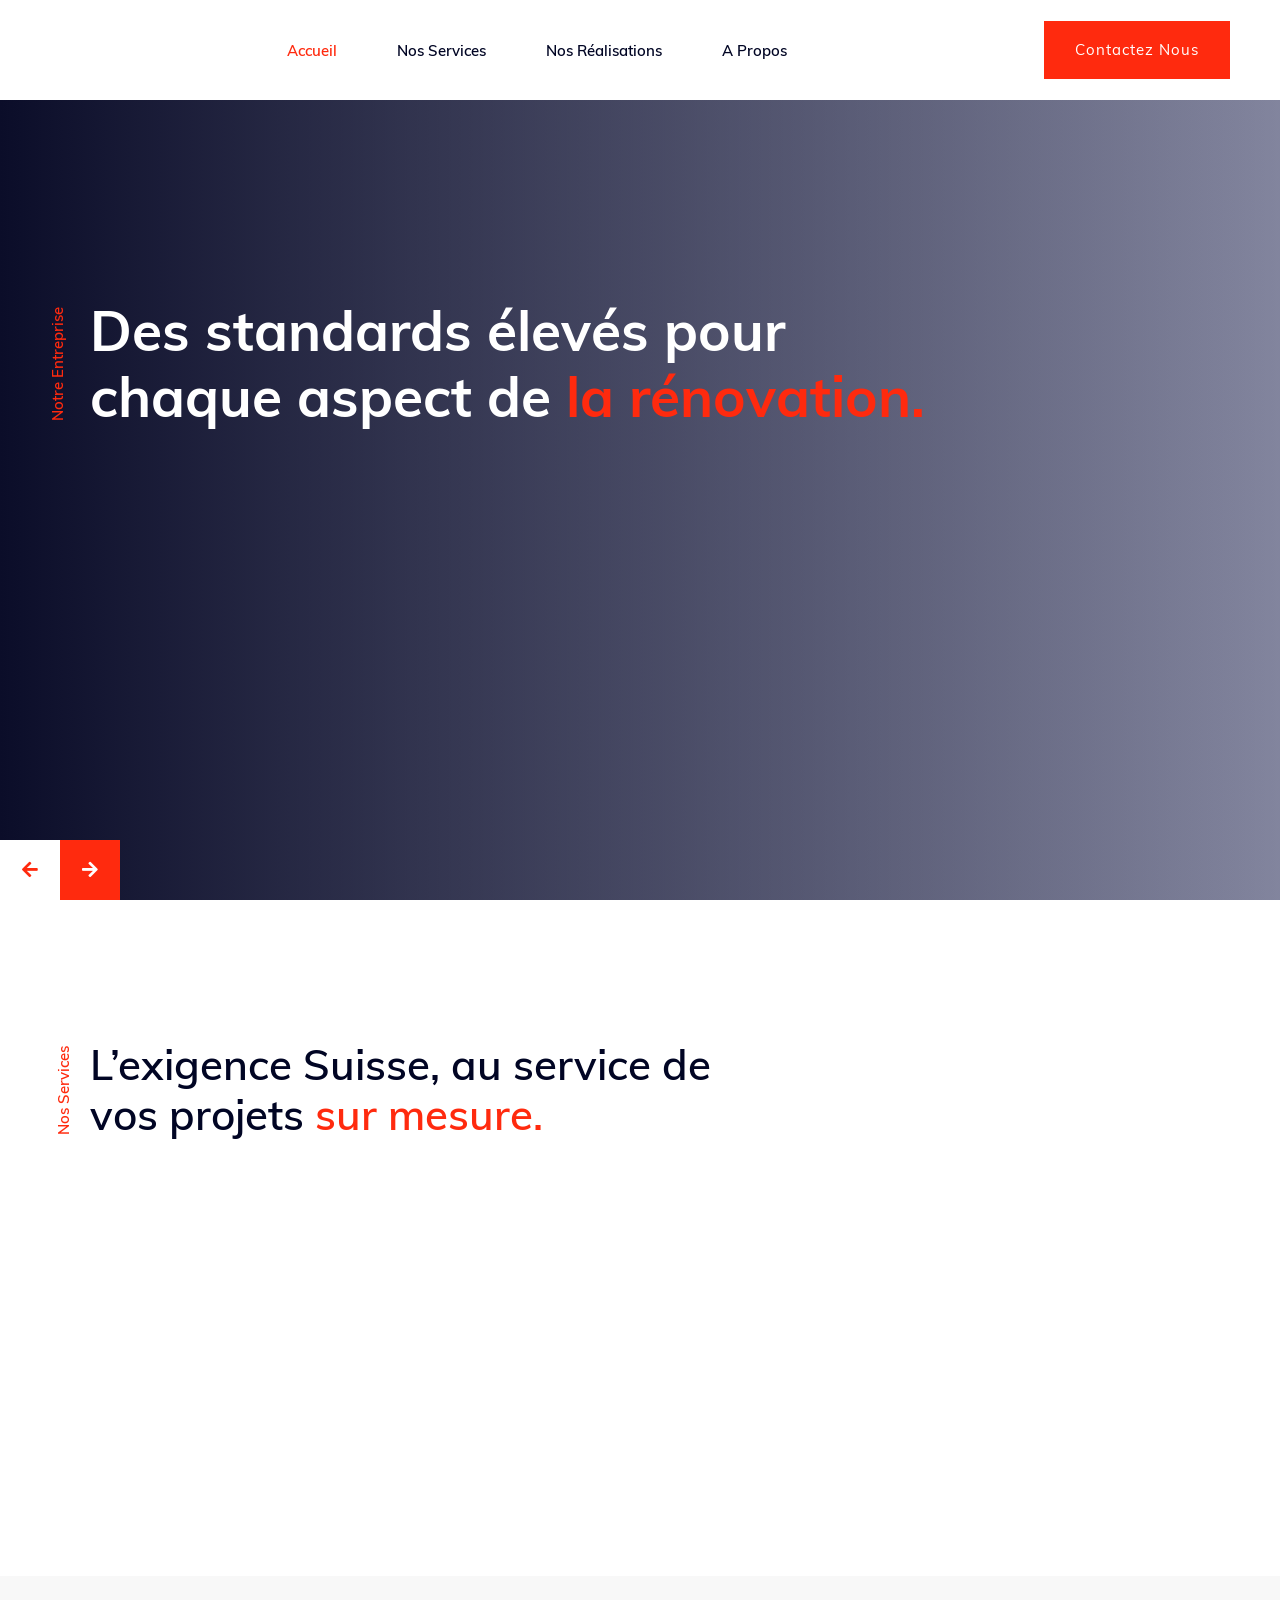
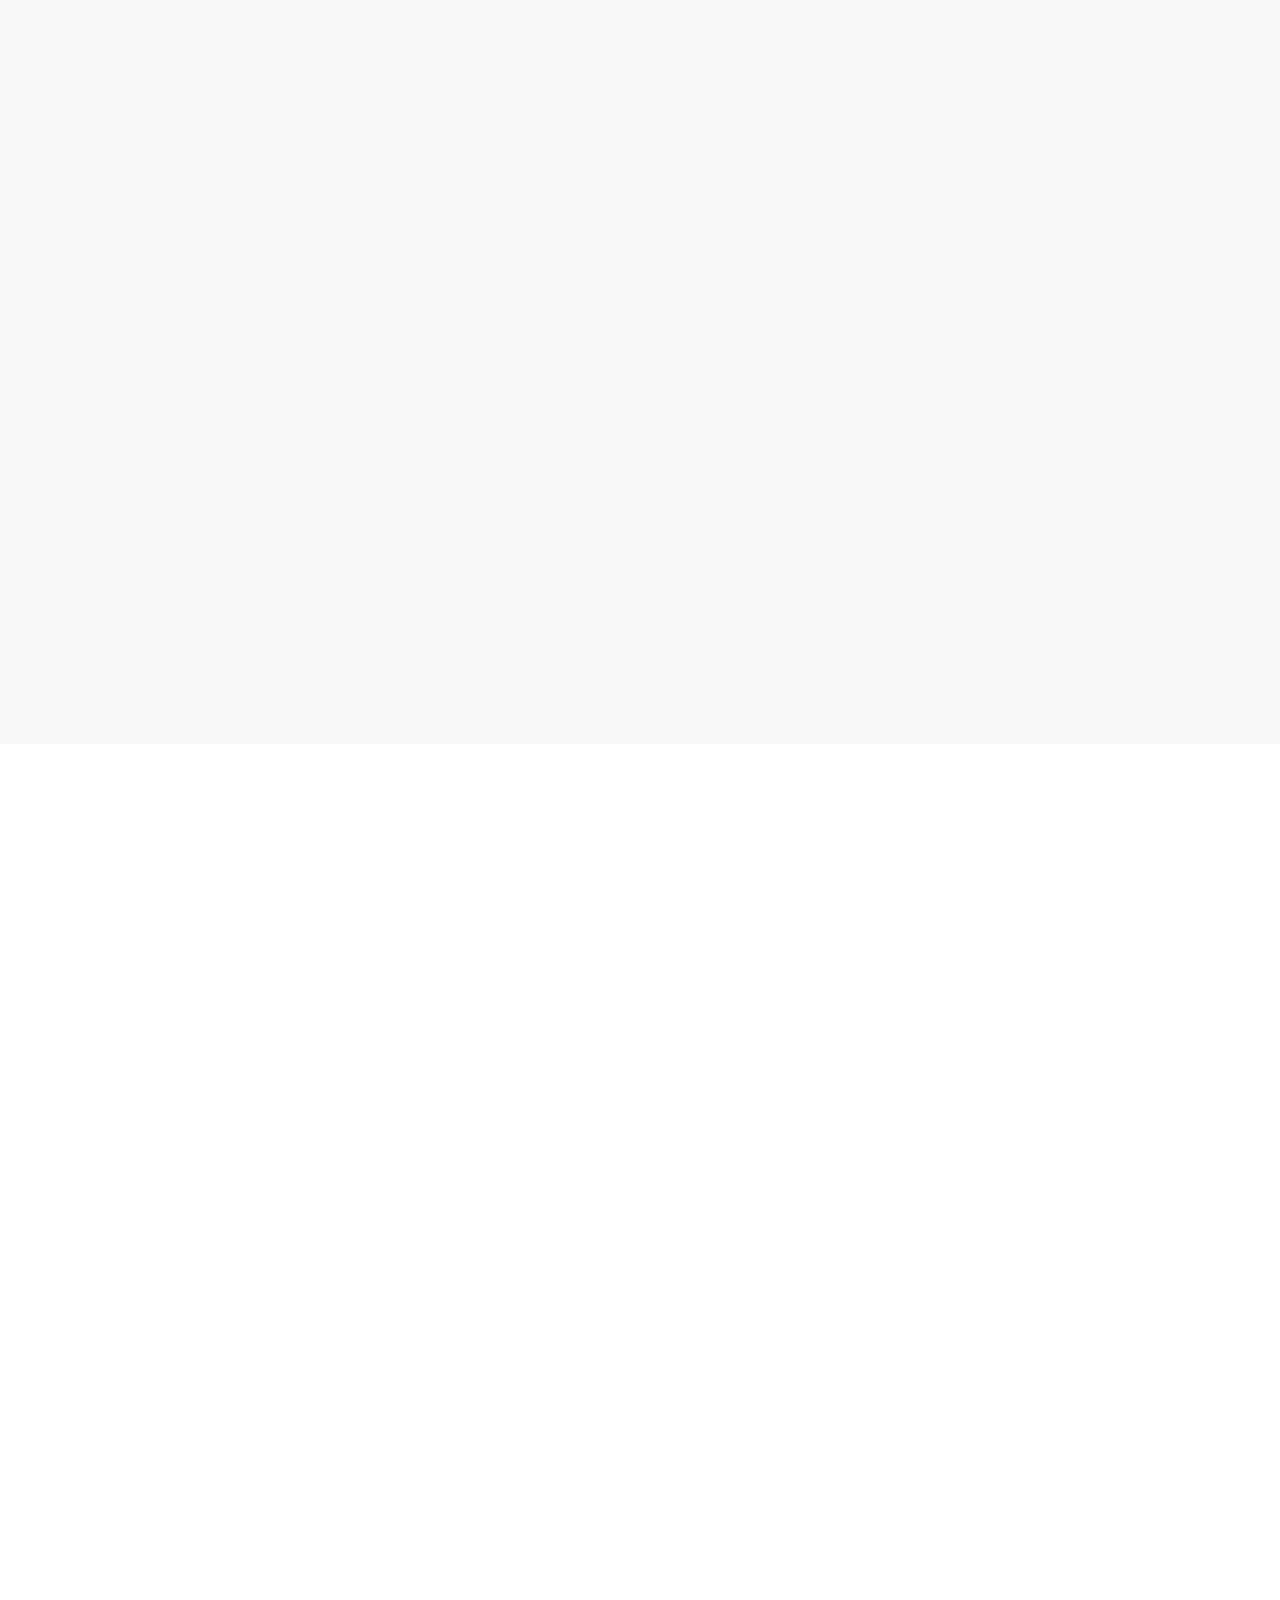
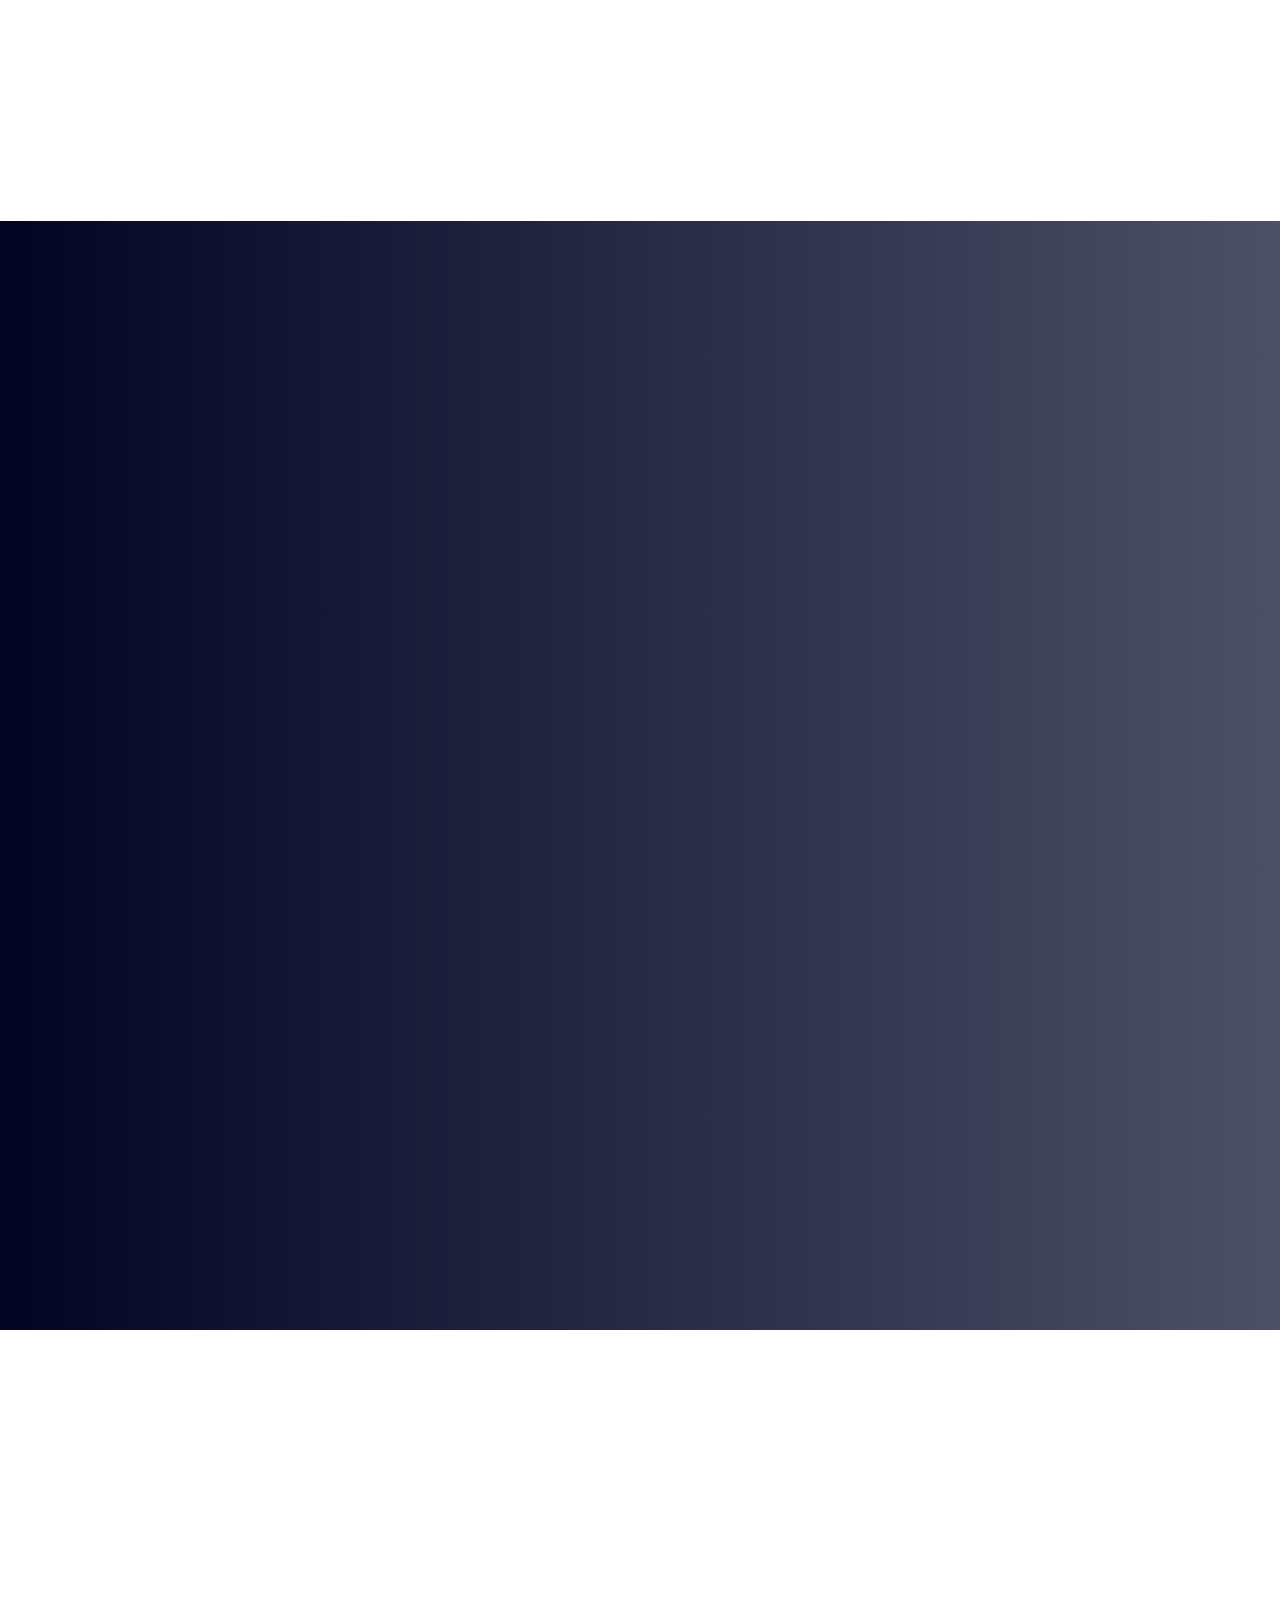
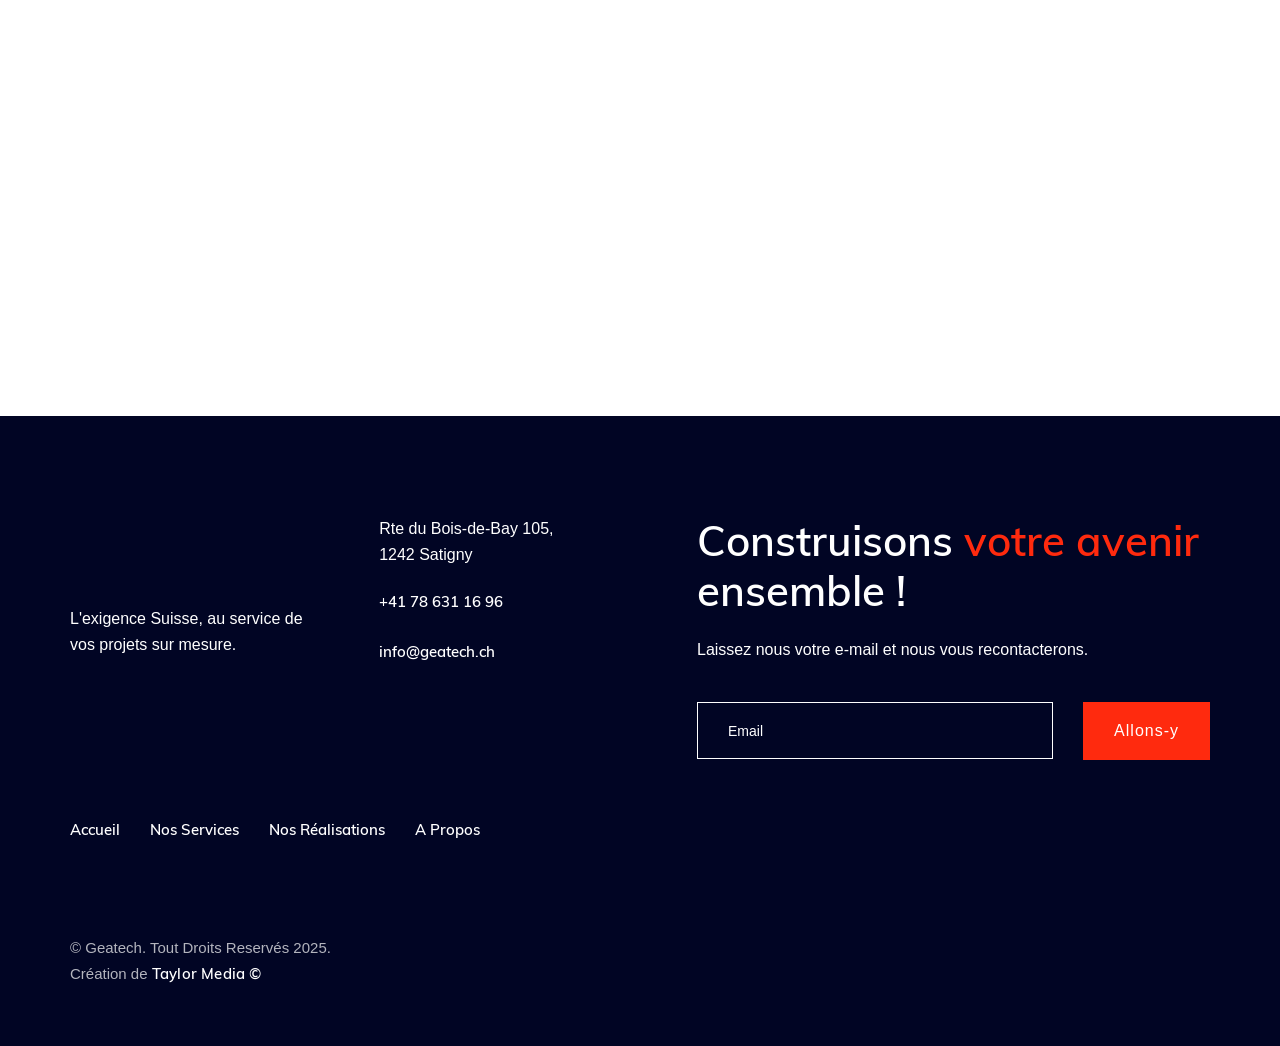
==== geatech.webflow/index.html @ 5e776cad "Add files via upload" ====
<!DOCTYPE html><!--  This site was created in Webflow. https://webflow.com  --><!--  Last Published: Fri May 22 2026 11:31:22 GMT+0000 (Coordinated Universal Time)  -->
<html data-wf-page="67e6977278d63261e75faa81" data-wf-site="67e6977178d63261e75faa05" lang="en">
<head>
  <meta charset="utf-8">
  <title>Accueil - GeaTech</title>
  <meta content="GeaTech, entreprise spécialisée en plâtrerie, peinture, plafonds suspendus et rénovation de façades. Accompagnement clé en main pour vos projets de rénovation." name="description">
  <meta content="Accueil - GeaTech" property="og:title">
  <meta content="GeaTech, entreprise spécialisée en plâtrerie, peinture, plafonds suspendus et rénovation de façades. Accompagnement clé en main pour vos projets de rénovation." property="og:description">
  <meta content="https://cdn.prod.website-files.com/67e6977178d63261e75faa05/67fd1bad7f58444db166b32e_SEO%20Preview.png" property="og:image">
  <meta content="Accueil - GeaTech" name="twitter:title">
  <meta content="GeaTech, entreprise spécialisée en plâtrerie, peinture, plafonds suspendus et rénovation de façades. Accompagnement clé en main pour vos projets de rénovation." name="twitter:description">
  <meta content="https://cdn.prod.website-files.com/67e6977178d63261e75faa05/67fd1bad7f58444db166b32e_SEO%20Preview.png" name="twitter:image">
  <meta property="og:type" content="website">
  <meta content="summary_large_image" name="twitter:card">
  <meta content="width=device-width, initial-scale=1" name="viewport">
  <meta content="Webflow" name="generator">
  <link href="css/normalize.css" rel="stylesheet" type="text/css">
  <link href="css/webflow.css" rel="stylesheet" type="text/css">
  <link href="css/geatech.webflow.css" rel="stylesheet" type="text/css">
  <style>@media (min-width:992px) {html.w-mod-js:not(.w-mod-ix) [data-w-id="38a8ad8c-bfb4-58f9-a13b-d404d34a37f6"] {-webkit-transform:translate3d(0, 100px, 0) scale3d(1, 1, 1) rotateX(0) rotateY(0) rotateZ(0) skew(0, 0);-moz-transform:translate3d(0, 100px, 0) scale3d(1, 1, 1) rotateX(0) rotateY(0) rotateZ(0) skew(0, 0);-ms-transform:translate3d(0, 100px, 0) scale3d(1, 1, 1) rotateX(0) rotateY(0) rotateZ(0) skew(0, 0);transform:translate3d(0, 100px, 0) scale3d(1, 1, 1) rotateX(0) rotateY(0) rotateZ(0) skew(0, 0);opacity:0;}html.w-mod-js:not(.w-mod-ix) [data-w-id="38a8ad8c-bfb4-58f9-a13b-d404d34a37ff"] {opacity:0;-webkit-transform:translate3d(0, 50px, 0) scale3d(1, 1, 1) rotateX(0) rotateY(0) rotateZ(0) skew(0, 0);-moz-transform:translate3d(0, 50px, 0) scale3d(1, 1, 1) rotateX(0) rotateY(0) rotateZ(0) skew(0, 0);-ms-transform:translate3d(0, 50px, 0) scale3d(1, 1, 1) rotateX(0) rotateY(0) rotateZ(0) skew(0, 0);transform:translate3d(0, 50px, 0) scale3d(1, 1, 1) rotateX(0) rotateY(0) rotateZ(0) skew(0, 0);}html.w-mod-js:not(.w-mod-ix) [data-w-id="38a8ad8c-bfb4-58f9-a13b-d404d34a37fd"] {opacity:0;-webkit-transform:translate3d(0, 100px, 0) scale3d(1, 1, 1) rotateX(0) rotateY(0) rotateZ(0) skew(0, 0);-moz-transform:translate3d(0, 100px, 0) scale3d(1, 1, 1) rotateX(0) rotateY(0) rotateZ(0) skew(0, 0);-ms-transform:translate3d(0, 100px, 0) scale3d(1, 1, 1) rotateX(0) rotateY(0) rotateZ(0) skew(0, 0);transform:translate3d(0, 100px, 0) scale3d(1, 1, 1) rotateX(0) rotateY(0) rotateZ(0) skew(0, 0);}html.w-mod-js:not(.w-mod-ix) [data-w-id="38a8ad8c-bfb4-58f9-a13b-d404d34a3805"] {-webkit-transform:translate3d(0, 100px, 0) scale3d(1, 1, 1) rotateX(0) rotateY(0) rotateZ(0) skew(0, 0);-moz-transform:translate3d(0, 100px, 0) scale3d(1, 1, 1) rotateX(0) rotateY(0) rotateZ(0) skew(0, 0);-ms-transform:translate3d(0, 100px, 0) scale3d(1, 1, 1) rotateX(0) rotateY(0) rotateZ(0) skew(0, 0);transform:translate3d(0, 100px, 0) scale3d(1, 1, 1) rotateX(0) rotateY(0) rotateZ(0) skew(0, 0);opacity:0;}html.w-mod-js:not(.w-mod-ix) [data-w-id="38a8ad8c-bfb4-58f9-a13b-d404d34a380e"] {-webkit-transform:translate3d(0, 50px, 0) scale3d(1, 1, 1) rotateX(0) rotateY(0) rotateZ(0) skew(0, 0);-moz-transform:translate3d(0, 50px, 0) scale3d(1, 1, 1) rotateX(0) rotateY(0) rotateZ(0) skew(0, 0);-ms-transform:translate3d(0, 50px, 0) scale3d(1, 1, 1) rotateX(0) rotateY(0) rotateZ(0) skew(0, 0);transform:translate3d(0, 50px, 0) scale3d(1, 1, 1) rotateX(0) rotateY(0) rotateZ(0) skew(0, 0);}html.w-mod-js:not(.w-mod-ix) [data-w-id="38a8ad8c-bfb4-58f9-a13b-d404d34a380c"] {opacity:0;-webkit-transform:translate3d(0, 100px, 0) scale3d(1, 1, 1) rotateX(0) rotateY(0) rotateZ(0) skew(0, 0);-moz-transform:translate3d(0, 100px, 0) scale3d(1, 1, 1) rotateX(0) rotateY(0) rotateZ(0) skew(0, 0);-ms-transform:translate3d(0, 100px, 0) scale3d(1, 1, 1) rotateX(0) rotateY(0) rotateZ(0) skew(0, 0);transform:translate3d(0, 100px, 0) scale3d(1, 1, 1) rotateX(0) rotateY(0) rotateZ(0) skew(0, 0);}html.w-mod-js:not(.w-mod-ix) [data-w-id="38a8ad8c-bfb4-58f9-a13b-d404d34a3814"] {-webkit-transform:translate3d(0, 100px, 0) scale3d(1, 1, 1) rotateX(0) rotateY(0) rotateZ(0) skew(0, 0);-moz-transform:translate3d(0, 100px, 0) scale3d(1, 1, 1) rotateX(0) rotateY(0) rotateZ(0) skew(0, 0);-ms-transform:translate3d(0, 100px, 0) scale3d(1, 1, 1) rotateX(0) rotateY(0) rotateZ(0) skew(0, 0);transform:translate3d(0, 100px, 0) scale3d(1, 1, 1) rotateX(0) rotateY(0) rotateZ(0) skew(0, 0);opacity:0;}html.w-mod-js:not(.w-mod-ix) [data-w-id="38a8ad8c-bfb4-58f9-a13b-d404d34a381d"] {-webkit-transform:translate3d(0, 50px, 0) scale3d(1, 1, 1) rotateX(0) rotateY(0) rotateZ(0) skew(0, 0);-moz-transform:translate3d(0, 50px, 0) scale3d(1, 1, 1) rotateX(0) rotateY(0) rotateZ(0) skew(0, 0);-ms-transform:translate3d(0, 50px, 0) scale3d(1, 1, 1) rotateX(0) rotateY(0) rotateZ(0) skew(0, 0);transform:translate3d(0, 50px, 0) scale3d(1, 1, 1) rotateX(0) rotateY(0) rotateZ(0) skew(0, 0);}html.w-mod-js:not(.w-mod-ix) [data-w-id="38a8ad8c-bfb4-58f9-a13b-d404d34a381b"] {opacity:0;-webkit-transform:translate3d(0, 100px, 0) scale3d(1, 1, 1) rotateX(0) rotateY(0) rotateZ(0) skew(0, 0);-moz-transform:translate3d(0, 100px, 0) scale3d(1, 1, 1) rotateX(0) rotateY(0) rotateZ(0) skew(0, 0);-ms-transform:translate3d(0, 100px, 0) scale3d(1, 1, 1) rotateX(0) rotateY(0) rotateZ(0) skew(0, 0);transform:translate3d(0, 100px, 0) scale3d(1, 1, 1) rotateX(0) rotateY(0) rotateZ(0) skew(0, 0);}}@media (max-width:991px) and (min-width:768px) {html.w-mod-js:not(.w-mod-ix) [data-w-id="38a8ad8c-bfb4-58f9-a13b-d404d34a37f6"] {-webkit-transform:translate3d(0, 100px, 0) scale3d(1, 1, 1) rotateX(0) rotateY(0) rotateZ(0) skew(0, 0);-moz-transform:translate3d(0, 100px, 0) scale3d(1, 1, 1) rotateX(0) rotateY(0) rotateZ(0) skew(0, 0);-ms-transform:translate3d(0, 100px, 0) scale3d(1, 1, 1) rotateX(0) rotateY(0) rotateZ(0) skew(0, 0);transform:translate3d(0, 100px, 0) scale3d(1, 1, 1) rotateX(0) rotateY(0) rotateZ(0) skew(0, 0);opacity:0;}html.w-mod-js:not(.w-mod-ix) [data-w-id="38a8ad8c-bfb4-58f9-a13b-d404d34a37ff"] {opacity:0;-webkit-transform:translate3d(0, 50px, 0) scale3d(1, 1, 1) rotateX(0) rotateY(0) rotateZ(0) skew(0, 0);-moz-transform:translate3d(0, 50px, 0) scale3d(1, 1, 1) rotateX(0) rotateY(0) rotateZ(0) skew(0, 0);-ms-transform:translate3d(0, 50px, 0) scale3d(1, 1, 1) rotateX(0) rotateY(0) rotateZ(0) skew(0, 0);transform:translate3d(0, 50px, 0) scale3d(1, 1, 1) rotateX(0) rotateY(0) rotateZ(0) skew(0, 0);}html.w-mod-js:not(.w-mod-ix) [data-w-id="38a8ad8c-bfb4-58f9-a13b-d404d34a37fd"] {opacity:0;-webkit-transform:translate3d(0, 100px, 0) scale3d(1, 1, 1) rotateX(0) rotateY(0) rotateZ(0) skew(0, 0);-moz-transform:translate3d(0, 100px, 0) scale3d(1, 1, 1) rotateX(0) rotateY(0) rotateZ(0) skew(0, 0);-ms-transform:translate3d(0, 100px, 0) scale3d(1, 1, 1) rotateX(0) rotateY(0) rotateZ(0) skew(0, 0);transform:translate3d(0, 100px, 0) scale3d(1, 1, 1) rotateX(0) rotateY(0) rotateZ(0) skew(0, 0);}html.w-mod-js:not(.w-mod-ix) [data-w-id="38a8ad8c-bfb4-58f9-a13b-d404d34a3805"] {-webkit-transform:translate3d(0, 100px, 0) scale3d(1, 1, 1) rotateX(0) rotateY(0) rotateZ(0) skew(0, 0);-moz-transform:translate3d(0, 100px, 0) scale3d(1, 1, 1) rotateX(0) rotateY(0) rotateZ(0) skew(0, 0);-ms-transform:translate3d(0, 100px, 0) scale3d(1, 1, 1) rotateX(0) rotateY(0) rotateZ(0) skew(0, 0);transform:translate3d(0, 100px, 0) scale3d(1, 1, 1) rotateX(0) rotateY(0) rotateZ(0) skew(0, 0);opacity:0;}html.w-mod-js:not(.w-mod-ix) [data-w-id="38a8ad8c-bfb4-58f9-a13b-d404d34a380e"] {-webkit-transform:translate3d(0, 50px, 0) scale3d(1, 1, 1) rotateX(0) rotateY(0) rotateZ(0) skew(0, 0);-moz-transform:translate3d(0, 50px, 0) scale3d(1, 1, 1) rotateX(0) rotateY(0) rotateZ(0) skew(0, 0);-ms-transform:translate3d(0, 50px, 0) scale3d(1, 1, 1) rotateX(0) rotateY(0) rotateZ(0) skew(0, 0);transform:translate3d(0, 50px, 0) scale3d(1, 1, 1) rotateX(0) rotateY(0) rotateZ(0) skew(0, 0);}html.w-mod-js:not(.w-mod-ix) [data-w-id="38a8ad8c-bfb4-58f9-a13b-d404d34a380c"] {opacity:0;-webkit-transform:translate3d(0, 100px, 0) scale3d(1, 1, 1) rotateX(0) rotateY(0) rotateZ(0) skew(0, 0);-moz-transform:translate3d(0, 100px, 0) scale3d(1, 1, 1) rotateX(0) rotateY(0) rotateZ(0) skew(0, 0);-ms-transform:translate3d(0, 100px, 0) scale3d(1, 1, 1) rotateX(0) rotateY(0) rotateZ(0) skew(0, 0);transform:translate3d(0, 100px, 0) scale3d(1, 1, 1) rotateX(0) rotateY(0) rotateZ(0) skew(0, 0);}html.w-mod-js:not(.w-mod-ix) [data-w-id="38a8ad8c-bfb4-58f9-a13b-d404d34a3814"] {-webkit-transform:translate3d(0, 100px, 0) scale3d(1, 1, 1) rotateX(0) rotateY(0) rotateZ(0) skew(0, 0);-moz-transform:translate3d(0, 100px, 0) scale3d(1, 1, 1) rotateX(0) rotateY(0) rotateZ(0) skew(0, 0);-ms-transform:translate3d(0, 100px, 0) scale3d(1, 1, 1) rotateX(0) rotateY(0) rotateZ(0) skew(0, 0);transform:translate3d(0, 100px, 0) scale3d(1, 1, 1) rotateX(0) rotateY(0) rotateZ(0) skew(0, 0);opacity:0;}html.w-mod-js:not(.w-mod-ix) [data-w-id="38a8ad8c-bfb4-58f9-a13b-d404d34a381d"] {-webkit-transform:translate3d(0, 50px, 0) scale3d(1, 1, 1) rotateX(0) rotateY(0) rotateZ(0) skew(0, 0);-moz-transform:translate3d(0, 50px, 0) scale3d(1, 1, 1) rotateX(0) rotateY(0) rotateZ(0) skew(0, 0);-ms-transform:translate3d(0, 50px, 0) scale3d(1, 1, 1) rotateX(0) rotateY(0) rotateZ(0) skew(0, 0);transform:translate3d(0, 50px, 0) scale3d(1, 1, 1) rotateX(0) rotateY(0) rotateZ(0) skew(0, 0);}html.w-mod-js:not(.w-mod-ix) [data-w-id="38a8ad8c-bfb4-58f9-a13b-d404d34a381b"] {opacity:0;-webkit-transform:translate3d(0, 100px, 0) scale3d(1, 1, 1) rotateX(0) rotateY(0) rotateZ(0) skew(0, 0);-moz-transform:translate3d(0, 100px, 0) scale3d(1, 1, 1) rotateX(0) rotateY(0) rotateZ(0) skew(0, 0);-ms-transform:translate3d(0, 100px, 0) scale3d(1, 1, 1) rotateX(0) rotateY(0) rotateZ(0) skew(0, 0);transform:translate3d(0, 100px, 0) scale3d(1, 1, 1) rotateX(0) rotateY(0) rotateZ(0) skew(0, 0);}}</style>
  <link href="https://fonts.googleapis.com" rel="preconnect">
  <link href="https://fonts.gstatic.com" rel="preconnect" crossorigin="anonymous">
  <script src="https://ajax.googleapis.com/ajax/libs/webfont/1.6.26/webfont.js" type="text/javascript"></script>
  <script type="text/javascript">WebFont.load({  google: {    families: ["Lato:100,100italic,300,300italic,400,400italic,700,700italic,900,900italic","Poppins:300,400,500,600,700","Roboto:300,400,500,600,700"]  }});</script>
  <script type="text/javascript">!function(o,c){var n=c.documentElement,t=" w-mod-";n.className+=t+"js",("ontouchstart"in o||o.DocumentTouch&&c instanceof DocumentTouch)&&(n.className+=t+"touch")}(window,document);</script>
  <link href="images/favicon.png" rel="shortcut icon" type="image/x-icon">
  <link href="images/webclip.png" rel="apple-touch-icon"><!--  Google tag (gtag.js)  -->
  <script async="" src="https://www.googletagmanager.com/gtag/js?id=G-3XPBT7BZ10"></script>
  <script>
  window.dataLayer = window.dataLayer || [];
  function gtag(){dataLayer.push(arguments);}
  gtag('js', new Date());
  gtag('config', 'G-3XPBT7BZ10');
</script>
</head>
<body>
  <div data-animation="over-left" class="navigation-menu-home-6 w-nav" data-easing2="ease" data-easing="ease" data-collapse="medium" role="banner" data-no-scroll="1" data-duration="400" data-doc-height="1">
    <div class="nav-container w-container">
      <div class="menu-wrapper">
        <a href="index.html" aria-current="page" class="brand-logo w-nav-brand w--current"><img loading="lazy" src="images/logo-avec-fond.png" alt="" class="image-ruc-animation-2"><img loading="lazy" height="30" alt="" src="images/logo-avec-fond.png" class="image-ruc-2"></a>
        <div class="nav-menu-wrapper-home-6">
          <nav role="navigation" class="nav-menu-3 w-nav-menu">
            <div class="nav-menu-shadow-overlay-2">
              <div class="tablet-menu-2">
                <div class="close-menu-button-2 w-nav-button"><img loading="lazy" src="images/x_icon_1x_icon.webp" alt="" class="nav-close-icon-2"></div>
              </div>
              <div class="dropdown-menu">
                <div class="top-tablet-menu">
                  <a href="index.html" aria-current="page" class="logo-mobile-2 w-nav-brand w--current"><img loading="lazy" height="24" alt="" src="images/logo-avec-fond.png" class="image-ruc-2 tablet"></a>
                  <div class="border-wrap">
                    <div class="dropdown-header">
                      <a href="index.html" aria-current="page" class="nav-item-title-white-2 head-link w--current">Accueil</a>
                    </div>
                    <div class="dropdown-header">
                      <a href="services.html" class="nav-item-title-white-2 head-link">Nos Services</a>
                    </div>
                    <div class="dropdown-header">
                      <a href="realisations.html" class="nav-item-title-white-2 head-link">Nos Réalisations</a>
                    </div>
                    <div class="dropdown-header">
                      <a href="a-propos.html" class="nav-item-title-white-2 head-link">A Propos</a>
                    </div>
                    <a href="contact.html" class="primary-red-button-2 header-button mobile w-button">Contactez Nous</a>
                  </div>
                </div>
              </div>
            </div>
          </nav>
        </div>
        <a href="contact.html" class="primary-red-button-2 header-button w-button">Contactez Nous</a>
        <div class="search-shop-con-2 home-5">
          <div data-w-id="3789a8d5-500a-8dc9-1d96-778f7bc9858c" class="navbar-search-icon-2"></div>
        </div>
        <div class="menu-button-2 w-nav-button">
          <div class="wrapper-item-home-1">
            <div class="line-header-2"></div>
            <div class="line-2"></div>
          </div>
        </div>
      </div>
    </div>
  </div>
  <form action="/search" class="search-desktop w-form">
    <div class="search-wrapper"><input class="search-wrap-input w-input" autofocus="true" maxlength="256" name="query" placeholder="Enter search keyword" type="search" id="search-2" required="">
      <div class="search-bottom-line"></div><input type="submit" class="primary-button serch-button w-button" value="Search">
    </div>
    <div data-w-id="cffaa0d6-0cd7-3509-9f08-dbbd1e309db4" class="search-close-button"></div>
  </form>
  <div class="home-banner-section">
    <div data-delay="4000" data-animation="fade" class="home-banner-slider w-slider" data-autoplay="true" data-easing="ease" data-hide-arrows="false" data-disable-swipe="false" data-autoplay-limit="0" data-nav-spacing="3" data-duration="500" data-infinite="true">
      <div class="w-slider-mask">
        <div data-w-id="38a8ad8c-bfb4-58f9-a13b-d404d34a37f3" class="home-1-slide-4 w-slide">
          <div class="banner-slider-container">
            <div class="home-1-banner">
              <div data-w-id="38a8ad8c-bfb4-58f9-a13b-d404d34a37f6" class="main-title-wrapper-copy">
                <h6 class="vertical-inscription-2">Notre entreprise</h6>
                <h1 class="home-1-title-2"><span><strong>Des standards élevés pour chaque aspect de</strong></span> <span class="red-h1-title-2">la rénovation.</span></h1>
              </div>
              <div class="main-title-wrapper-home">
                <h6 class="vertical-inscription-2">Notre Entreprise</h6>
                <h1 class="home-1-title-2"><span><strong>Des standards élevés pour chaque aspect de</strong></span> <span class="red-h1-title-2">la rénovation.</span></h1>
              </div>
              <p data-w-id="38a8ad8c-bfb4-58f9-a13b-d404d34a37fd" class="white-description-home-2">Plâtrerie, peinture, plafonds, façades : chaque tâche est exécutée avec précision, dans le respect des délais et des normes de qualité du métier.</p>
              <div data-w-id="38a8ad8c-bfb4-58f9-a13b-d404d34a37ff" class="home-buttons-wrapper">
                <a href="https://www.geatech.ch/realisations#portfolio" class="primary-red-button-3 white-text">Allons-y !</a>
              </div>
            </div>
          </div>
        </div>
        <div data-w-id="38a8ad8c-bfb4-58f9-a13b-d404d34a3811" class="home-1-slide-5 w-slide">
          <div class="banner-slider-container">
            <div class="home-1-banner">
              <div class="main-title-wrapper-copy">
                <h6 class="vertical-inscription-2">Notre entreprise</h6>
                <h1 class="home-1-title-2"><strong>Une gestion simplifiée grâce à notre approche</strong> <span class="red-h1-title-2">clé en main.</span></h1>
              </div>
              <div data-w-id="38a8ad8c-bfb4-58f9-a13b-d404d34a3814" class="main-title-wrapper-home">
                <h6 class="vertical-inscription-2">Notre Entreprise</h6>
                <div class="home-1-title-2"><strong>Une gestion de chantier simplifiée grâce à notre approche</strong> <span class="red-h1-title-2">clé en main.</span></div>
              </div>
              <p data-w-id="38a8ad8c-bfb4-58f9-a13b-d404d34a381b" class="white-description-home-2">Geatech assure la coordination complète des travaux, avec un seul interlocuteur, un planning maîtrisé et une exécution sans imprévus, du début à la fin.</p>
              <div data-w-id="38a8ad8c-bfb4-58f9-a13b-d404d34a381d" class="home-buttons-wrapper">
                <a href="https://www.geatech.ch/realisations#portfolio" class="primary-red-button-3 white-text">Allons-y !</a>
              </div>
            </div>
          </div>
        </div>
        <div data-w-id="38a8ad8c-bfb4-58f9-a13b-d404d34a3802" class="home-1-slide-6 w-slide">
          <div class="banner-slider-container">
            <div class="home-1-banner">
              <div class="main-title-wrapper-copy">
                <h6 class="vertical-inscription-2">Notre entreprise</h6>
                <h1 class="home-1-title-2"><span><strong>Un savoir-faire complet au service de </strong></span><span class="red-h1-title-2">vos espaces.</span></h1>
              </div>
              <div data-w-id="38a8ad8c-bfb4-58f9-a13b-d404d34a3805" class="main-title-wrapper-home">
                <h6 class="vertical-inscription-2">Notre Entreprise</h6>
                <div class="home-1-title-2">Un savoir-faire complet au service de <span class="red-h1-title-2">vos espaces.</span></div>
              </div>
              <p data-w-id="38a8ad8c-bfb4-58f9-a13b-d404d34a380c" class="white-description-home-2">Nos équipes interviennent avec rigueur et méthode, de la pose à la finition, pour garantir un résultat propre, fonctionnel et durable.</p>
              <div data-w-id="38a8ad8c-bfb4-58f9-a13b-d404d34a380e" class="home-buttons-wrapper">
                <a href="https://www.geatech.ch/realisations#portfolio" class="primary-red-button-3 white-text">Allons-y !</a>
              </div>
            </div>
          </div>
        </div>
      </div>
      <div class="banner-left-arrow-3 w-slider-arrow-left">
        <div class="left-arrow-slider"></div>
      </div>
      <div class="banner-right-arrow-3 w-slider-arrow-right">
        <div class="right-arrow-slider"></div>
      </div>
      <div class="hidden w-slider-nav w-round"></div>
    </div>
  </div>
  <div class="home-9-banner">
    <div data-delay="4000" data-animation="fade" class="home-banner-slider w-slider" data-autoplay="true" data-easing="ease" data-hide-arrows="false" data-disable-swipe="false" data-autoplay-limit="0" data-nav-spacing="3" data-duration="500" data-infinite="true">
      <div class="w-slider-mask">
        <div data-w-id="303ee1ff-c4be-d8cc-1361-12976d190c10" class="home-2-slide-6 w-slide">
          <div class="home-9-slide-container">
            <h6 data-w-id="303ee1ff-c4be-d8cc-1361-12976d190c12" style="opacity:0;-webkit-transform:translate3d(0, 50px, 0) scale3d(1, 1, 1) rotateX(0) rotateY(0) rotateZ(0) skew(0, 0);-moz-transform:translate3d(0, 50px, 0) scale3d(1, 1, 1) rotateX(0) rotateY(0) rotateZ(0) skew(0, 0);-ms-transform:translate3d(0, 50px, 0) scale3d(1, 1, 1) rotateX(0) rotateY(0) rotateZ(0) skew(0, 0);transform:translate3d(0, 50px, 0) scale3d(1, 1, 1) rotateX(0) rotateY(0) rotateZ(0) skew(0, 0)" class="red-h6-title-2">Notre entreprise</h6>
            <h1 data-w-id="303ee1ff-c4be-d8cc-1361-12976d190c14" style="-webkit-transform:translate3d(0, 100px, 0) scale3d(1, 1, 1) rotateX(0) rotateY(0) rotateZ(0) skew(0, 0);-moz-transform:translate3d(0, 100px, 0) scale3d(1, 1, 1) rotateX(0) rotateY(0) rotateZ(0) skew(0, 0);-ms-transform:translate3d(0, 100px, 0) scale3d(1, 1, 1) rotateX(0) rotateY(0) rotateZ(0) skew(0, 0);transform:translate3d(0, 100px, 0) scale3d(1, 1, 1) rotateX(0) rotateY(0) rotateZ(0) skew(0, 0);opacity:0" class="home-1-title-3 home-2-title"><span><strong>Des standards élevés pour chaque aspect de</strong></span> <span class="red-h1-title-2">la rénovation.</span></h1>
            <p data-w-id="303ee1ff-c4be-d8cc-1361-12976d190c18" style="-webkit-transform:translate3d(0, 50px, 0) scale3d(1, 1, 1) rotateX(0) rotateY(0) rotateZ(0) skew(0, 0);-moz-transform:translate3d(0, 50px, 0) scale3d(1, 1, 1) rotateX(0) rotateY(0) rotateZ(0) skew(0, 0);-ms-transform:translate3d(0, 50px, 0) scale3d(1, 1, 1) rotateX(0) rotateY(0) rotateZ(0) skew(0, 0);transform:translate3d(0, 50px, 0) scale3d(1, 1, 1) rotateX(0) rotateY(0) rotateZ(0) skew(0, 0);opacity:0" class="banner-slider-description home-2-text">Plâtrerie, peinture, plafonds, façades : chaque tâche est exécutée avec précision, dans le respect des délais et des normes de qualité du métier.</p>
            <div data-w-id="303ee1ff-c4be-d8cc-1361-12976d190c1a" style="-webkit-transform:translate3d(0, 100px, 0) scale3d(1, 1, 1) rotateX(0) rotateY(0) rotateZ(0) skew(0, 0);-moz-transform:translate3d(0, 100px, 0) scale3d(1, 1, 1) rotateX(0) rotateY(0) rotateZ(0) skew(0, 0);-ms-transform:translate3d(0, 100px, 0) scale3d(1, 1, 1) rotateX(0) rotateY(0) rotateZ(0) skew(0, 0);transform:translate3d(0, 100px, 0) scale3d(1, 1, 1) rotateX(0) rotateY(0) rotateZ(0) skew(0, 0);opacity:0" class="home-buttons-wrapper-2">
              <a href="https://www.geatech.ch/realisations#portfolio" class="primary-red-button-5 white-text">Allons-y !</a>
            </div>
          </div>
        </div>
        <div data-w-id="303ee1ff-c4be-d8cc-1361-12976d190c1d" class="home-2-slide-5 w-slide">
          <div class="home-9-slide-container">
            <h6 data-w-id="303ee1ff-c4be-d8cc-1361-12976d190c1f" style="opacity:0;-webkit-transform:translate3d(0, 50px, 0) scale3d(1, 1, 1) rotateX(0) rotateY(0) rotateZ(0) skew(0, 0);-moz-transform:translate3d(0, 50px, 0) scale3d(1, 1, 1) rotateX(0) rotateY(0) rotateZ(0) skew(0, 0);-ms-transform:translate3d(0, 50px, 0) scale3d(1, 1, 1) rotateX(0) rotateY(0) rotateZ(0) skew(0, 0);transform:translate3d(0, 50px, 0) scale3d(1, 1, 1) rotateX(0) rotateY(0) rotateZ(0) skew(0, 0)" class="red-h6-title-2">Notre entreprise</h6>
            <div data-w-id="303ee1ff-c4be-d8cc-1361-12976d190c21" style="-webkit-transform:translate3d(0, 100px, 0) scale3d(1, 1, 1) rotateX(0) rotateY(0) rotateZ(0) skew(0, 0);-moz-transform:translate3d(0, 100px, 0) scale3d(1, 1, 1) rotateX(0) rotateY(0) rotateZ(0) skew(0, 0);-ms-transform:translate3d(0, 100px, 0) scale3d(1, 1, 1) rotateX(0) rotateY(0) rotateZ(0) skew(0, 0);transform:translate3d(0, 100px, 0) scale3d(1, 1, 1) rotateX(0) rotateY(0) rotateZ(0) skew(0, 0);opacity:0" class="home-1-title-3 home-2-title"><strong>Une gestion de chantier simplifiée grâce à notre approche</strong> <span class="red-h1-title-2">clé en main.</span></div>
            <p data-w-id="303ee1ff-c4be-d8cc-1361-12976d190c25" style="-webkit-transform:translate3d(0, 50px, 0) scale3d(1, 1, 1) rotateX(0) rotateY(0) rotateZ(0) skew(0, 0);-moz-transform:translate3d(0, 50px, 0) scale3d(1, 1, 1) rotateX(0) rotateY(0) rotateZ(0) skew(0, 0);-ms-transform:translate3d(0, 50px, 0) scale3d(1, 1, 1) rotateX(0) rotateY(0) rotateZ(0) skew(0, 0);transform:translate3d(0, 50px, 0) scale3d(1, 1, 1) rotateX(0) rotateY(0) rotateZ(0) skew(0, 0);opacity:0" class="banner-slider-description home-2-text">Geatech assure la coordination complète des travaux, avec un seul interlocuteur, un planning maîtrisé et une exécution sans imprévus, du début à la fin.</p>
            <div data-w-id="303ee1ff-c4be-d8cc-1361-12976d190c27" style="-webkit-transform:translate3d(0, 100px, 0) scale3d(1, 1, 1) rotateX(0) rotateY(0) rotateZ(0) skew(0, 0);-moz-transform:translate3d(0, 100px, 0) scale3d(1, 1, 1) rotateX(0) rotateY(0) rotateZ(0) skew(0, 0);-ms-transform:translate3d(0, 100px, 0) scale3d(1, 1, 1) rotateX(0) rotateY(0) rotateZ(0) skew(0, 0);transform:translate3d(0, 100px, 0) scale3d(1, 1, 1) rotateX(0) rotateY(0) rotateZ(0) skew(0, 0);opacity:0" class="home-buttons-wrapper-2">
              <a href="https://www.geatech.ch/realisations#portfolio" class="primary-red-button-5 white-text">Allons-y !</a>
            </div>
          </div>
        </div>
        <div data-w-id="303ee1ff-c4be-d8cc-1361-12976d190c2a" class="home-2-slide-4 w-slide">
          <div class="home-9-slide-container">
            <h6 data-w-id="303ee1ff-c4be-d8cc-1361-12976d190c2c" style="opacity:0;-webkit-transform:translate3d(0, 50px, 0) scale3d(1, 1, 1) rotateX(0) rotateY(0) rotateZ(0) skew(0, 0);-moz-transform:translate3d(0, 50px, 0) scale3d(1, 1, 1) rotateX(0) rotateY(0) rotateZ(0) skew(0, 0);-ms-transform:translate3d(0, 50px, 0) scale3d(1, 1, 1) rotateX(0) rotateY(0) rotateZ(0) skew(0, 0);transform:translate3d(0, 50px, 0) scale3d(1, 1, 1) rotateX(0) rotateY(0) rotateZ(0) skew(0, 0)" class="red-h6-title-2">Notre entreprise</h6>
            <div data-w-id="303ee1ff-c4be-d8cc-1361-12976d190c2e" style="-webkit-transform:translate3d(0, 100px, 0) scale3d(1, 1, 1) rotateX(0) rotateY(0) rotateZ(0) skew(0, 0);-moz-transform:translate3d(0, 100px, 0) scale3d(1, 1, 1) rotateX(0) rotateY(0) rotateZ(0) skew(0, 0);-ms-transform:translate3d(0, 100px, 0) scale3d(1, 1, 1) rotateX(0) rotateY(0) rotateZ(0) skew(0, 0);transform:translate3d(0, 100px, 0) scale3d(1, 1, 1) rotateX(0) rotateY(0) rotateZ(0) skew(0, 0);opacity:0" class="home-1-title-3 home-2-title">Un savoir-faire complet au service de <span class="red-h1-title-2">vos espaces.</span></div>
            <p data-w-id="303ee1ff-c4be-d8cc-1361-12976d190c32" style="-webkit-transform:translate3d(0, 50px, 0) scale3d(1, 1, 1) rotateX(0) rotateY(0) rotateZ(0) skew(0, 0);-moz-transform:translate3d(0, 50px, 0) scale3d(1, 1, 1) rotateX(0) rotateY(0) rotateZ(0) skew(0, 0);-ms-transform:translate3d(0, 50px, 0) scale3d(1, 1, 1) rotateX(0) rotateY(0) rotateZ(0) skew(0, 0);transform:translate3d(0, 50px, 0) scale3d(1, 1, 1) rotateX(0) rotateY(0) rotateZ(0) skew(0, 0);opacity:0" class="banner-slider-description home-2-text">Nos équipes interviennent avec rigueur et méthode, de la pose à la finition, pour garantir un résultat propre, fonctionnel et durable.</p>
            <div data-w-id="303ee1ff-c4be-d8cc-1361-12976d190c34" style="-webkit-transform:translate3d(0, 100px, 0) scale3d(1, 1, 1) rotateX(0) rotateY(0) rotateZ(0) skew(0, 0);-moz-transform:translate3d(0, 100px, 0) scale3d(1, 1, 1) rotateX(0) rotateY(0) rotateZ(0) skew(0, 0);-ms-transform:translate3d(0, 100px, 0) scale3d(1, 1, 1) rotateX(0) rotateY(0) rotateZ(0) skew(0, 0);transform:translate3d(0, 100px, 0) scale3d(1, 1, 1) rotateX(0) rotateY(0) rotateZ(0) skew(0, 0);opacity:0" class="home-buttons-wrapper-2">
              <a href="https://www.geatech.ch/realisations#portfolio" class="primary-red-button-5 white-text">Allons-y !</a>
            </div>
          </div>
        </div>
      </div>
      <div class="home-9-arrow-left-2 w-slider-arrow-left">
        <div class="home-9-arrow-icon"></div>
      </div>
      <div class="home-9-arrow-right-2 w-slider-arrow-right">
        <div class="home-9-arrow-icon"></div>
      </div>
      <div class="hidden w-slider-nav w-round"></div>
    </div>
  </div>
  <div class="section">
    <div class="base-container w-container">
      <div class="main-left-title-wrapper">
        <h6 class="vertical-inscription secondary-sections">Nos Services</h6>
        <h2>L’exigence Suisse, au service de vos projets<span class="red-h2-text"> sur mesure.</span></h2>
      </div>
      <div class="home-11-services-collection">
        <div class="home-11-services-list">
          <div class="home-11-service-item"><img style="opacity:0" loading="lazy" width="60" src="images/67e6977278d63261e75fabe6_4151233_buildings_city_headquarters_office_icon-1.png" alt="" data-w-id="4a66d205-db6f-2e24-a98f-0eec552b5e5b" class="service-image">
            <div data-w-id="4a66d205-db6f-2e24-a98f-0eec552b5e5c" style="opacity:0" class="content-wrapper-home-1">
              <a href="#" class="w-inline-block">
                <h5 class="our-services-title"><strong>Plâtrerie (Gypserie)</strong></h5>
              </a>
              <p>Pose de cloisons, enduits et finitions pour murs et plafonds.</p>
            </div>
          </div>
          <div class="home-11-service-item"><img style="opacity:0" loading="lazy" width="60" src="images/1_11.webp" alt="Building icons" data-w-id="4a66d205-db6f-2e24-a98f-0eec552b5e64" class="service-image">
            <div data-w-id="4a66d205-db6f-2e24-a98f-0eec552b5e65" style="opacity:0" class="content-wrapper-home-1">
              <a href="#" class="w-inline-block">
                <h5 class="our-services-title">Peinture</h5>
              </a>
              <p>Application de peinture intérieure et extérieure, avec préparation des surfaces.</p>
            </div>
          </div>
          <div class="home-11-service-item"><img style="opacity:0" loading="lazy" width="60" src="images/67e6977278d63261e75fac35_4365367_factory_machine_mechanic-arm_robot_icon-1.png" alt="" data-w-id="4a66d205-db6f-2e24-a98f-0eec552b5e6c" class="service-image">
            <div data-w-id="4a66d205-db6f-2e24-a98f-0eec552b5e6d" style="opacity:0" class="content-wrapper-home-1">
              <a href="#" class="w-inline-block">
                <h5 class="our-services-title">Plafonds Suspendus</h5>
              </a>
              <p>Installation de faux plafonds pour l’esthétique, l’acoustique ou le passage de réseaux.<br></p>
            </div>
          </div>
          <div class="home-11-service-item"><img style="opacity:0" loading="lazy" width="60" src="images/67e6977278d63261e75fac58_4704725_drawing_pencil_ruler_tools_icon-1.png" alt="" data-w-id="4a66d205-db6f-2e24-a98f-0eec552b5e75" class="service-image">
            <div data-w-id="4a66d205-db6f-2e24-a98f-0eec552b5e76" style="opacity:0" class="content-wrapper-home-1">
              <a href="#" class="w-inline-block">
                <h5 class="our-services-title">Rénovation de Façades</h5>
              </a>
              <p>Remise en état des façades pour protéger, isoler et moderniser l’enveloppe du bâtiment.<br></p>
            </div>
          </div>
        </div>
      </div>
    </div>
  </div>
  <div class="section light-background">
    <div class="base-container w-container">
      <div class="about-5-info-wrapper">
        <div class="about-5-info-wrap-left">
          <div class="about-company-ruc">
            <div data-w-id="8b795e40-4dc4-2b32-8d76-6081b0fcf6d3" style="opacity:0" class="main-left-title-wrapper full-width">
              <h6 class="vertical-inscription secondary-sections">Expertise</h6>
              <h2>Des fondations posées dans<span class="red-h2-text"> le temps</span></h2>
            </div>
            <p data-w-id="8b795e40-4dc4-2b32-8d76-6081b0fcf6da" style="opacity:0" class="paragraph-large-size">Geatech, c’est l’assurance d’un savoir-faire maîtrisé et d’une fiabilité reconnue. Une expertise solide qui s’est affirmée au fil du temps et des réalisations.</p>
          </div>
          <div data-w-id="8b795e40-4dc4-2b32-8d76-6081b0fcf6dc" style="opacity:0" class="about-5-info-cards-wrapper">
            <div class="about-ruc-company-wrap"><img src="images/2_12.webp" loading="lazy" alt="Building icons" class="image-company-ruc">
              <h5><strong>É</strong>quipe professionnelle</h5>
              <p class="paragraph-no-margin">Compétents et unis. Chaque chantier est le reflet de notre exigence.</p>
            </div>
            <div class="about-ruc-company-wrap"><img src="images/4_14.webp" loading="lazy" alt="" class="image-company-ruc">
              <h5>Compétences solides</h5>
              <p class="paragraph-no-margin">Un savoir-faire solide. Une fierté dans chaque réalisation.</p>
            </div>
          </div>
        </div>
        <div class="about-5-info-wrap-right"><img class="capabilities-image" src="images/image00001.jpeg" alt="" style="opacity:0" sizes="(max-width: 767px) 100vw, (max-width: 991px) 727.984375px, 939.984375px" data-w-id="8b795e40-4dc4-2b32-8d76-6081b0fcf6ec" loading="lazy" srcset="images/image00001-p-500.jpeg 500w, images/image00001-p-800.jpeg 800w, images/image00001-p-1080.jpeg 1080w, images/image00001.jpeg 1179w"></div>
      </div>
    </div>
  </div>
  <div class="section">
    <div class="base-container">
      <div class="content-wrapper-item">
        <div data-w-id="b0611d77-4b40-0935-a309-5f8c1491dd92" style="opacity:0" class="right-process-wrapp"></div>
        <div data-w-id="621458f3-b21d-d7ce-9383-77ce664e2192" style="opacity:0" class="how-it-work-block">
          <div class="main-title-wrapper">
            <h6 class="vertical-inscription secondary-sections">Notre Processus</h6>
            <h2 class="process-title">Découvrez comment nous donnons vie à <span class="red-h2-text">vos idées</span></h2>
          </div>
          <p data-w-id="621458f3-b21d-d7ce-9383-77ce664e2199" style="opacity:0" class="about-our-works">Nous allions savoir-faire et écoute pour transformer vos projets en espaces harmonieux, pensés pour vous apporter bien-être et sérénité au quotidien.</p>
          <div class="work-stages-wrapper">
            <div class="works-item">
              <div class="intro-item-wrap">
                <div class="number-container">
                  <div data-w-id="621458f3-b21d-d7ce-9383-77ce664e219f" style="opacity:0" class="register-container">
                    <div data-w-id="621458f3-b21d-d7ce-9383-77ce664e21a0" class="circle-work-green item-1">
                      <h4 data-w-id="621458f3-b21d-d7ce-9383-77ce664e21a1" class="number-1">1</h4>
                    </div>
                    <div class="text-intro">
                      <h4 data-w-id="621458f3-b21d-d7ce-9383-77ce664e21a4" class="name-3">Analyse</h4>
                      <p class="register-text">On débute chaque projet par une écoute attentive de vos besoins.</p>
                    </div><img src="images/Vector-3037_1Vector-3037.webp" loading="lazy" alt="" class="intro-line-image">
                  </div>
                  <div data-w-id="621458f3-b21d-d7ce-9383-77ce664e21a9" style="opacity:0" class="register-container"><img src="images/Vector-3037_1Vector-3037.webp" loading="lazy" alt="" class="intro-line-image">
                    <div data-w-id="621458f3-b21d-d7ce-9383-77ce664e21ab" class="circle-work-green item-1">
                      <h4 data-w-id="621458f3-b21d-d7ce-9383-77ce664e21ac" class="number-1">2</h4>
                    </div>
                    <div class="text-intro">
                      <h4 data-w-id="621458f3-b21d-d7ce-9383-77ce664e21af" class="name-3">Organisation</h4>
                      <p class="register-text">On établit un plan clair, structuré et adpaté à votre chantier.</p>
                    </div>
                  </div>
                  <div data-w-id="58c484b7-47ca-6726-5c59-ae29c760fa09" style="opacity:0" class="register-container"><img src="images/Vector-3037_1Vector-3037.webp" loading="lazy" alt="" class="intro-line-image">
                    <div data-w-id="58c484b7-47ca-6726-5c59-ae29c760fa0b" class="circle-work-green item-1">
                      <h4 data-w-id="58c484b7-47ca-6726-5c59-ae29c760fa0c" class="number-1">3</h4>
                    </div>
                    <div class="text-intro">
                      <h4 data-w-id="58c484b7-47ca-6726-5c59-ae29c760fa0f" class="name-3">Réalisation</h4>
                      <p class="register-text">Nos équipes interviennent avec soin, rigueur et efficacité.</p>
                    </div>
                  </div>
                  <div data-w-id="621458f3-b21d-d7ce-9383-77ce664e21b3" style="opacity:0" class="register-container">
                    <div data-w-id="621458f3-b21d-d7ce-9383-77ce664e21b4" class="circle-work-green item-1">
                      <h4 data-w-id="621458f3-b21d-d7ce-9383-77ce664e21b5" class="number-1">4</h4>
                    </div>
                    <div class="text-intro">
                      <h4 data-w-id="621458f3-b21d-d7ce-9383-77ce664e21b8" class="name-3">Validation conjointe</h4>
                      <p class="register-text">Une visite de fin de chantier pour tout valider ensemble.</p>
                    </div>
                  </div>
                </div>
              </div>
            </div>
          </div>
        </div>
      </div>
    </div>
  </div>
  <div class="section with-paralax portfolio2">
    <div class="base-container w-container">
      <div data-delay="4000" data-animation="slide" class="testimonials-intro w-slider" data-autoplay="true" data-easing="ease" style="opacity:0" data-hide-arrows="false" data-disable-swipe="false" data-w-id="718a54bc-2d28-d184-582b-d49a9322f2ec" data-autoplay-limit="0" data-nav-spacing="3" data-duration="600" data-infinite="true">
        <div class="mask-4 w-slider-mask">
          <div class="testimonial-slider w-slide">
            <h5 class="testimonial-name-home-1">Jean-Marc Rey</h5>
            <div class="feedback-wrap">
              <p class="home-19-testimonial">&quot;Travail soigné, délais respectés et une excellente coordination. Geatech est un partenaire fiable que je recommande régulièrement à mes clients.&quot;</p>
            </div>
            <div class="wrapper-for-stars"><img src="images/STAR_1STAR.webp" loading="lazy" alt="" class="star-img"><img src="images/STAR_1STAR.webp" loading="lazy" alt="" class="star-img"><img src="images/STAR_1STAR.webp" loading="lazy" alt="" class="star-img"><img src="images/STAR_1STAR.webp" loading="lazy" alt="" class="star-img"><img src="images/STAR_1STAR.webp" loading="lazy" alt="" class="star-img"></div>
          </div>
          <div class="testimonial-slider w-slide">
            <h5 class="testimonial-name-home-1">Sophie Aebischer</h5>
            <div class="feedback-wrap">
              <p class="home-19-testimonial">&quot;L’équipe a été à l’écoute du début à la fin. La peinture et les finitions sont impeccables. Merci Geatech pour votre professionnalisme !&quot;</p>
            </div>
            <div class="wrapper-for-stars"><img src="images/STAR_1STAR.webp" loading="lazy" alt="" class="star-img"><img src="images/STAR_1STAR.webp" loading="lazy" alt="" class="star-img"><img src="images/STAR_1STAR.webp" loading="lazy" alt="" class="star-img"><img src="images/STAR_1STAR.webp" loading="lazy" alt="" class="star-img"><img src="images/STAR_1STAR.webp" loading="lazy" alt="" class="star-img"></div>
          </div>
          <div class="testimonial-slider w-slide">
            <h5 class="testimonial-name-home-1">Marco Bianchi</h5>
            <div class="feedback-wrap">
              <p class="home-19-testimonial">&quot;Projet complexe parfaitement maîtrisé. La plâtrerie et la rénovation de façade ont été réalisées avec précision. Très satisfait de la collaboration.&quot;</p>
            </div>
            <div class="wrapper-for-stars"><img src="images/STAR_1STAR.webp" loading="lazy" alt="" class="star-img"><img src="images/STAR_1STAR.webp" loading="lazy" alt="" class="star-img"><img src="images/STAR_1STAR.webp" loading="lazy" alt="" class="star-img"><img src="images/STAR_1STAR.webp" loading="lazy" alt="" class="star-img"><img src="images/STAR_1STAR.webp" loading="lazy" alt="" class="star-img"></div>
          </div>
          <div class="testimonial-slider w-slide">
            <h5 class="testimonial-name-home-1">Li Wei</h5>
            <div class="feedback-wrap">
              <p class="home-19-testimonial">&quot;Une équipe réactive, professionnelle et agréable. On sent un vrai savoir-faire et une volonté de bien faire. Le résultat est top !&quot;</p>
            </div>
            <div class="wrapper-for-stars"><img src="images/STAR_1STAR.webp" loading="lazy" alt="" class="star-img"><img src="images/STAR_1STAR.webp" loading="lazy" alt="" class="star-img"><img src="images/STAR_1STAR.webp" loading="lazy" alt="" class="star-img"><img src="images/STAR_1STAR.webp" loading="lazy" alt="" class="star-img"><img src="images/STAR_1STAR.webp" loading="lazy" alt="" class="star-img"></div>
          </div>
          <div class="testimonial-slider w-slide">
            <h5 class="testimonial-name-home-1">Thomas Rochat</h5>
            <div class="feedback-wrap">
              <p class="home-19-testimonial">&quot;Efficace, rapide, et du travail propre. Rien à redire.&quot;</p>
            </div>
            <div class="wrapper-for-stars"><img src="images/STAR_1STAR.webp" loading="lazy" alt="" class="star-img"><img src="images/STAR_1STAR.webp" loading="lazy" alt="" class="star-img"><img src="images/STAR_1STAR.webp" loading="lazy" alt="" class="star-img"><img src="images/STAR_1STAR.webp" loading="lazy" alt="" class="star-img"><img src="images/STAR_1STAR.webp" loading="lazy" alt="" class="star-img"></div>
          </div>
        </div>
        <div class="left-arrow-2 w-slider-arrow-left">
          <div class="w-icon-slider-left"></div>
        </div>
        <div class="right-arrow-2 w-slider-arrow-right">
          <div class="w-icon-slider-right"></div>
        </div>
        <div class="slide-nav-2 w-slider-nav w-round"></div>
      </div>
      <div data-w-id="718a54bc-2d28-d184-582b-d49a9322f317" style="opacity:0" class="w-layout-grid grid">
        <div id="w-node-_6bcb8d9f-1ca2-e991-f49c-41f23705c62e-e75faa81" class="our-works-gallery">
          <div class="collection-list-2">
            <div class="collection-item-2">
              <a href="#" class="home-19-gallery-img-link w-inline-block w-lightbox"><img src="images/image00022.jpeg" loading="lazy" sizes="(max-width: 767px) 100vw, (max-width: 991px) 727.984375px, 939.984375px" srcset="images/image00022-p-500.jpeg 500w, images/image00022-p-800.jpeg 800w, images/image00022-p-1080.jpeg 1080w, images/image00022-p-1600.jpeg 1600w, images/image00022-p-2000.jpeg 2000w, images/image00022-p-2600.jpeg 2600w, images/image00022.jpeg 3071w" alt="" class="image-gallery">
                <div class="white-overlay">
                  <p class="home-19-icon-plus">+</p>
                </div>
                <script type="application/json" class="w-json">{
  "items": [
    {
      "_id": "67eee723976599a717fa9ddb",
      "origFileName": "image00034.jpeg",
      "fileName": "image00034.jpeg",
      "fileSize": 1236029,
      "height": 2047,
      "url": "https://cdn.prod.website-files.com/67e6977178d63261e75faa05/67eee723976599a717fa9ddb_image00034.jpeg",
      "width": 3071,
      "type": "image"
    }
  ],
  "group": "portfolio-gallery"
}</script>
              </a>
            </div>
          </div>
        </div>
        <div id="w-node-a186a7a4-e253-68d8-c93c-d4d8fbf50783-e75faa81" class="our-works-gallery">
          <div class="collection-list-2">
            <div class="collection-item-2">
              <a href="#" class="home-19-gallery-img-link w-inline-block w-lightbox"><img src="images/image00017.jpeg" loading="lazy" sizes="(max-width: 767px) 100vw, (max-width: 991px) 727.984375px, 939.984375px" srcset="images/image00017-p-500.jpeg 500w, images/image00017-p-800.jpeg 800w, images/image00017-p-1080.jpeg 1080w, images/image00017.jpeg 1460w" alt="" class="image-gallery">
                <div class="white-overlay">
                  <p class="home-19-icon-plus">+</p>
                </div>
                <script type="application/json" class="w-json">{
  "items": [
    {
      "_id": "67fd08931424310e32819eb6",
      "origFileName": "image00017.jpeg",
      "fileName": "image00017.jpeg",
      "fileSize": 414673,
      "height": 1200,
      "url": "https://cdn.prod.website-files.com/67e6977178d63261e75faa05/67fd08931424310e32819eb6_7.jpeg",
      "width": 1460,
      "type": "image"
    }
  ],
  "group": "portfolio-gallery"
}</script>
              </a>
            </div>
          </div>
        </div>
        <div id="w-node-_9199e630-d9c9-d5ae-fac3-5fa438a35c59-e75faa81" class="our-works-gallery">
          <div class="collection-list-2">
            <div class="collection-item-2">
              <a href="#" class="home-19-gallery-img-link w-inline-block w-lightbox"><img src="images/image00012.jpeg" loading="lazy" sizes="(max-width: 767px) 100vw, (max-width: 991px) 727.984375px, 939.984375px" srcset="images/image00012-p-500.jpeg 500w, images/image00012-p-800.jpeg 800w, images/image00012-p-1080.jpeg 1080w, images/image00012.jpeg 1179w" alt="" class="image-gallery">
                <div class="white-overlay">
                  <p class="home-19-icon-plus">+</p>
                </div>
                <script type="application/json" class="w-json">{
  "items": [
    {
      "_id": "67fb8734018d8db0e4588bf1",
      "origFileName": "image00012.jpeg",
      "fileName": "image00012.jpeg",
      "fileSize": 168836,
      "height": 875,
      "url": "https://cdn.prod.website-files.com/67e6977178d63261e75faa05/67fb8734018d8db0e4588bf1_image00012.jpeg",
      "width": 1179,
      "type": "image"
    }
  ],
  "group": "portfolio-gallery"
}</script>
              </a>
            </div>
          </div>
        </div>
        <div id="w-node-c8bde600-fc79-710a-2f7e-e57449ad1c98-e75faa81" class="our-works-gallery">
          <div class="collection-list-2">
            <div class="collection-item-2">
              <a href="#" class="home-19-gallery-img-link w-inline-block w-lightbox"><img src="images/image00045.jpeg" loading="lazy" sizes="(max-width: 767px) 100vw, (max-width: 991px) 727.984375px, 939.984375px" srcset="images/image00045-p-500.jpeg 500w, images/image00045-p-800.jpeg 800w, images/image00045-p-1080.jpeg 1080w, images/image00045.jpeg 1200w" alt="" class="image-gallery">
                <div class="white-overlay">
                  <p class="home-19-icon-plus">+</p>
                </div>
                <script type="application/json" class="w-json">{
  "items": [
    {
      "_id": "67fb87364e0bcefc2c4988fe",
      "origFileName": "image00045.jpeg",
      "fileName": "image00045.jpeg",
      "fileSize": 485429,
      "height": 1600,
      "url": "https://cdn.prod.website-files.com/67e6977178d63261e75faa05/67fb87364e0bcefc2c4988fe_image00045.jpeg",
      "width": 1200,
      "type": "image"
    }
  ],
  "group": "portfolio-gallery"
}</script>
              </a>
            </div>
          </div>
        </div>
        <div id="w-node-_74fa676f-9e3e-e767-9fe4-29fca4883ce4-e75faa81" class="our-works-gallery">
          <div class="collection-list-2">
            <div class="collection-item-2">
              <a href="#" class="home-19-gallery-img-link w-inline-block w-lightbox"><img src="images/image00014.jpeg" loading="lazy" sizes="(max-width: 767px) 100vw, (max-width: 991px) 727.984375px, 939.984375px" srcset="images/image00014-p-500.jpeg 500w, images/image00014-p-800.jpeg 800w, images/image00014-p-1080.jpeg 1080w, images/image00014.jpeg 1179w" alt="" class="image-gallery">
                <div class="white-overlay">
                  <p class="home-19-icon-plus">+</p>
                </div>
                <script type="application/json" class="w-json">{
  "items": [
    {
      "_id": "67fb8736eb59624612d19548",
      "origFileName": "image00050.jpeg",
      "fileName": "image00050.jpeg",
      "fileSize": 489270,
      "height": 1453,
      "url": "https://cdn.prod.website-files.com/67e6977178d63261e75faa05/67fb8736eb59624612d19548_image00050.jpeg",
      "width": 1179,
      "type": "image"
    }
  ],
  "group": "portfolio-gallery"
}</script>
              </a>
            </div>
          </div>
        </div>
        <div id="w-node-_9a84c272-fc31-5ddd-2502-5ff08366fc26-e75faa81" class="our-works-gallery">
          <div class="collection-list-2">
            <div class="collection-item-2">
              <a href="#" class="home-19-gallery-img-link w-inline-block w-lightbox"><img src="images/image00037.jpeg" loading="lazy" sizes="(max-width: 767px) 100vw, (max-width: 991px) 728px, 940px" srcset="images/image00037-p-500.jpeg 500w, images/image00037-p-800.jpeg 800w, images/image00037-p-1080.jpeg 1080w, images/image00037.jpeg 1600w" alt="" class="image-gallery">
                <div class="white-overlay">
                  <p class="home-19-icon-plus">+</p>
                </div>
                <script type="application/json" class="w-json">{
  "items": [
    {
      "_id": "67ff67be0dd8c81f2b2c7975",
      "origFileName": "image00037.jpeg",
      "fileName": "image00037.jpeg",
      "fileSize": 413674,
      "height": 1200,
      "url": "https://cdn.prod.website-files.com/67e6977178d63261e75faa05/67ff67be0dd8c81f2b2c7975_image00037.jpeg",
      "width": 1600,
      "type": "image"
    }
  ],
  "group": "portfolio-gallery"
}</script>
              </a>
            </div>
          </div>
        </div>
      </div>
    </div>
  </div>
  <div id="contact-formulaire" class="section">
    <div class="base-container-8 w-container">
      <div data-w-id="e26f4fa0-ef8e-7326-0619-0903fe75e745" style="opacity:0" class="home-23-contacts-wrapper">
        <div data-w-id="e26f4fa0-ef8e-7326-0619-0903fe75e746" style="opacity:0" class="home-contacts-2">
          <div class="main-title-wrapper">
            <h6 class="vertical-inscription secondary-sections">Nos Contacts</h6>
            <h2 class="question-title">Avez-vous des<span class="red-h2-text"> questions?</span></h2>
          </div>
          <div class="contacts-adress-wrap-2">
            <div class="contacts-adress-2">
              <h5>Retrouvez-nous !</h5>
              <div class="contacts-detail">
                <p class="contacts-icon"></p>
                <p class="contacts-address">Route du Bois-de-Bay 105, 1242 Satigny</p>
              </div>
              <div class="contacts-detail">
                <p class="contacts-icon"></p>
                <a href="tel:+41786311696" class="contacts-link">+41 78 631 16 96</a>
              </div>
              <div class="contacts-detail">
                <p class="contacts-icon"></p>
                <a href="mailto:info@geatech.com" class="contacts-link">info@geatech.com</a>
              </div>
            </div>
          </div>
        </div>
        <div data-w-id="e26f4fa0-ef8e-7326-0619-0903fe75e761" style="opacity:0" class="home-contacts-form-wrap-2">
          <div class="big-form-block w-form">
            <form id="email-form" name="email-form" data-name="Email Form" method="get" data-wf-page-id="67e6977278d63261e75faa81" data-wf-element-id="e26f4fa0-ef8e-7326-0619-0903fe75e763"><textarea placeholder="Votre message" maxlength="5000" id="field-2" name="field-2" data-name="Field 2" class="contacts-textarea-ruc w-input"></textarea><input class="contacts-input-ruc w-input" maxlength="256" name="name-3" data-name="Name 3" placeholder="Votre nom" type="text" id="name-3">
              <div class="flex-horizontal-center wrap-mobile"><input class="contacts-input-ruc w-input" maxlength="256" name="email-2" data-name="Email 2" placeholder="Votre e-mail" type="email" id="email-2" required=""></div><input type="submit" data-wait="Envoi en cours..." class="primary-red-button full-submit-width w-button" value="Envoyer">
            </form>
            <div class="w-form-done">
              <div>Thank you! Your submission has been received!</div>
            </div>
            <div class="w-form-fail">
              <div>Oops! Something went wrong while submitting the form.</div>
            </div>
          </div>
        </div>
      </div>
    </div>
  </div>
  <div class="footer-2">
    <div class="base-container-8 w-container">
      <div data-w-id="7ce617ec-d939-c9a7-048b-7fd81a04dc16" class="footer-main-wrapper">
        <div class="footer-content-wrapper">
          <div class="footer-brand-wrapper-2">
            <div class="footer-logo-wrapper-2">
              <a href="#" class="footer-brand-2 w-nav-brand"><img src="images/logo-avec-fond.png" loading="lazy" alt="" height="19" class="image-ruc"></a>
              <p class="footer-brand-description-2">L&#x27;exigence Suisse, au service de vos projets sur mesure.</p>
            </div>
            <div class="footer-social-icons-wrapper-2">
              <a href="https://www.facebook.com/" target="_blank" class="footer-social-icon-2"></a>
              <a href="https://www.instagram.com/" target="_blank" class="footer-social-icon-2"></a>
              <a href="https://twitter.com/" target="_blank" class="footer-social-icon-2"></a>
            </div>
          </div>
          <div class="footer-info-wrapper">
            <p class="footer-brand-description-2">Rte du Bois-de-Bay 105, 1242 Satigny</p>
            <a href="tel:+41786311696" class="footer-link-3">+41 78 631 16 96</a>
            <a href="mailto:info@geatech.com" class="footer-link-3">info@geatech.ch<br>‍</a>
          </div>
        </div>
        <div class="footer-form-wrapper">
          <h2 class="footer-form-title">Construisons <span class="red-h2-text">votre avenir</span> ensemble !</h2>
          <p class="footer-form-description">Laissez nous votre e-mail et nous vous recontacterons.</p>
          <div class="w-form">
            <form id="email-form-footer" name="email-form" data-name="Email Form" method="get" class="footer-email-form" data-wf-page-id="67e6977278d63261e75faa81" data-wf-element-id="7ce617ec-d939-c9a7-048b-7fd81a04dc37"><input class="footer-email-text-field w-input" maxlength="256" name="Email" data-name="Email" placeholder="Email" type="email" id="Email-3" required=""><input type="submit" data-wait="En cours..." class="primary-red-button w-button" value="Allons-y"></form>
            <div class="w-form-done">
              <div>Thank you! Your submission has been received!</div>
            </div>
            <div class="w-form-fail">
              <div>Oops! Something went wrong while submitting the form.</div>
            </div>
          </div>
        </div>
      </div>
      <div data-w-id="7ce617ec-d939-c9a7-048b-7fd81a04dc40" class="footer-links-wrapper-2">
        <a href="index.html" aria-current="page" class="footer-link-3 w--current">Accueil</a>
        <a href="services.html" class="footer-link-3">Nos Services</a>
        <a href="realisations.html" class="footer-link-3">Nos Réalisations</a>
        <a href="a-propos.html" class="footer-link-3">A Propos</a>
      </div>
      <div data-w-id="7ce617ec-d939-c9a7-048b-7fd81a04dc4b" class="footer-rights-wrapper-2">
        <div class="footer-copyright-2">© Geatech. Tout Droits Reservés 2025. </div>
        <div class="footer-rights-2">Création de <a href="https://www.taylormedia.ch/" target="_blank" class="footer-copyright-link-2">Taylor Media ©</a>
        </div>
      </div>
    </div>
  </div>
  <script src="https://d3e54v103j8qbb.cloudfront.net/js/jquery-3.5.1.min.dc5e7f18c8.js?site=67e6977178d63261e75faa05" type="text/javascript" integrity="sha256-9/aliU8dGd2tb6OSsuzixeV4y/faTqgFtohetphbbj0=" crossorigin="anonymous"></script>
  <script src="js/webflow.js" type="text/javascript"></script>
</body>
</html>
---- geatech.webflow/css/webflow.css ----
@font-face {
  font-family: 'webflow-icons';
  src: url("[data-uri]") format('truetype');
  font-weight: normal;
  font-style: normal;
}
[class^="w-icon-"],
[class*=" w-icon-"] {
  /* use !important to prevent issues with browser extensions that change fonts */
  font-family: 'webflow-icons' !important;
  speak: none;
  font-style: normal;
  font-weight: normal;
  font-variant: normal;
  text-transform: none;
  line-height: 1;
  /* Better Font Rendering =========== */
  -webkit-font-smoothing: antialiased;
  -moz-osx-font-smoothing: grayscale;
}
.w-icon-slider-right:before {
  content: "\e600";
}
.w-icon-slider-left:before {
  content: "\e601";
}
.w-icon-nav-menu:before {
  content: "\e602";
}
.w-icon-arrow-down:before,
.w-icon-dropdown-toggle:before {
  content: "\e603";
}
.w-icon-file-upload-remove:before {
  content: "\e900";
}
.w-icon-file-upload-icon:before {
  content: "\e903";
}
* {
  -webkit-box-sizing: border-box;
  -moz-box-sizing: border-box;
  box-sizing: border-box;
}
html {
  height: 100%;
}
body {
  margin: 0;
  min-height: 100%;
  background-color: #fff;
  font-family: Arial, sans-serif;
  font-size: 14px;
  line-height: 20px;
  color: #333;
}
img {
  max-width: 100%;
  vertical-align: middle;
  display: inline-block;
}
html.w-mod-touch * {
  background-attachment: scroll !important;
}
.w-block {
  display: block;
}
.w-inline-block {
  max-width: 100%;
  display: inline-block;
}
.w-clearfix:before,
.w-clearfix:after {
  content: " ";
  display: table;
  grid-column-start: 1;
  grid-row-start: 1;
  grid-column-end: 2;
  grid-row-end: 2;
}
.w-clearfix:after {
  clear: both;
}
.w-hidden {
  display: none;
}
.w-button {
  display: inline-block;
  padding: 9px 15px;
  background-color: #3898EC;
  color: white;
  border: 0;
  line-height: inherit;
  text-decoration: none;
  cursor: pointer;
  border-radius: 0;
}
input.w-button {
  -webkit-appearance: button;
}
html[data-w-dynpage] [data-w-cloak] {
  color: transparent !important;
}
.w-code-block {
  margin: unset;
}
pre.w-code-block code {
  all: inherit;
}
pre.w-code-block code > span {
  display: block !important;
}
.w-optimization {
  display: contents;
}
.w-webflow-badge,
.w-webflow-badge > img {
  box-sizing: unset;
  width: unset;
  height: unset;
  max-height: unset;
  max-width: unset;
  min-height: unset;
  min-width: unset;
  margin: unset;
  padding: unset;
  float: unset;
  clear: unset;
  border: unset;
  border-radius: unset;
  background: unset;
  background-image: unset;
  background-position: unset;
  background-size: unset;
  background-repeat: unset;
  background-origin: unset;
  background-clip: unset;
  background-attachment: unset;
  background-color: unset;
  box-shadow: unset;
  transform: unset;
  transition: unset;
  direction: unset;
  font-family: unset;
  font-weight: unset;
  color: unset;
  font-size: unset;
  line-height: unset;
  font-style: unset;
  font-variant: unset;
  text-align: unset;
  letter-spacing: unset;
  text-decoration: unset;
  text-indent: unset;
  text-transform: unset;
  list-style-type: unset;
  text-shadow: unset;
  vertical-align: unset;
  cursor: unset;
  white-space: unset;
  word-break: unset;
  word-spacing: unset;
  word-wrap: unset;
}
.w-webflow-badge {
  position: fixed !important;
  display: inline-block !important;
  visibility: visible !important;
  opacity: 1 !important;
  z-index: 2147483647 !important;
  top: auto !important;
  right: 12px !important;
  bottom: 12px !important;
  left: auto !important;
  color: #aaadb0 !important;
  background-color: #fff !important;
  border-radius: 3px !important;
  padding: 6px !important;
  font-size: 12px !important;
  line-height: 14px !important;
  text-decoration: none !important;
  transform: none !important;
  margin: 0 !important;
  width: auto !important;
  height: auto !important;
  overflow: unset !important;
  white-space: nowrap;
  box-shadow: 0 0 0 1px rgba(0, 0, 0, 0.1), 0px 1px 3px rgba(0, 0, 0, 0.1);
  cursor: pointer;
}
.w-webflow-badge > img {
  position: unset;
  display: inline-block !important;
  visibility: unset !important;
  opacity: 1 !important;
  vertical-align: middle !important;
}
h1,
h2,
h3,
h4,
h5,
h6 {
  font-weight: bold;
  margin-bottom: 10px;
}
h1 {
  font-size: 38px;
  line-height: 44px;
  margin-top: 20px;
}
h2 {
  font-size: 32px;
  line-height: 36px;
  margin-top: 20px;
}
h3 {
  font-size: 24px;
  line-height: 30px;
  margin-top: 20px;
}
h4 {
  font-size: 18px;
  line-height: 24px;
  margin-top: 10px;
}
h5 {
  font-size: 14px;
  line-height: 20px;
  margin-top: 10px;
}
h6 {
  font-size: 12px;
  line-height: 18px;
  margin-top: 10px;
}
p {
  margin-top: 0;
  margin-bottom: 10px;
}
blockquote {
  margin: 0 0 10px 0;
  padding: 10px 20px;
  border-left: 5px solid #E2E2E2;
  font-size: 18px;
  line-height: 22px;
}
figure {
  margin: 0;
  margin-bottom: 10px;
}
figcaption {
  margin-top: 5px;
  text-align: center;
}
ul,
ol {
  margin-top: 0px;
  margin-bottom: 10px;
  padding-left: 40px;
}
.w-list-unstyled {
  padding-left: 0;
  list-style: none;
}
.w-embed:before,
.w-embed:after {
  content: " ";
  display: table;
  grid-column-start: 1;
  grid-row-start: 1;
  grid-column-end: 2;
  grid-row-end: 2;
}
.w-embed:after {
  clear: both;
}
.w-video {
  width: 100%;
  position: relative;
  padding: 0;
}
.w-video iframe,
.w-video object,
.w-video embed {
  position: absolute;
  top: 0;
  left: 0;
  width: 100%;
  height: 100%;
  border: none;
}
fieldset {
  padding: 0;
  margin: 0;
  border: 0;
}
button,
[type='button'],
[type='reset'] {
  border: 0;
  cursor: pointer;
  -webkit-appearance: button;
}
.w-form {
  margin: 0 0 15px;
}
.w-form-done {
  display: none;
  padding: 20px;
  text-align: center;
  background-color: #dddddd;
}
.w-form-fail {
  display: none;
  margin-top: 10px;
  padding: 10px;
  background-color: #ffdede;
}
label {
  display: block;
  margin-bottom: 5px;
  font-weight: bold;
}
.w-input,
.w-select {
  display: block;
  width: 100%;
  height: 38px;
  padding: 8px 12px;
  margin-bottom: 10px;
  font-size: 14px;
  line-height: 1.42857143;
  color: #333333;
  vertical-align: middle;
  background-color: #ffffff;
  border: 1px solid #cccccc;
}
.w-input::placeholder,
.w-select::placeholder {
  color: #999;
}
.w-input:focus,
.w-select:focus {
  border-color: #3898EC;
  outline: 0;
}
.w-input[disabled],
.w-select[disabled],
.w-input[readonly],
.w-select[readonly],
fieldset[disabled] .w-input,
fieldset[disabled] .w-select {
  cursor: not-allowed;
}
.w-input[disabled]:not(.w-input-disabled),
.w-select[disabled]:not(.w-input-disabled),
.w-input[readonly],
.w-select[readonly],
fieldset[disabled]:not(.w-input-disabled) .w-input,
fieldset[disabled]:not(.w-input-disabled) .w-select {
  background-color: #eeeeee;
}
textarea.w-input,
textarea.w-select {
  height: auto;
}
.w-select {
  background-color: #f3f3f3;
}
.w-select[multiple] {
  height: auto;
}
.w-form-label {
  display: inline-block;
  cursor: pointer;
  font-weight: normal;
  margin-bottom: 0px;
}
.w-radio {
  display: block;
  margin-bottom: 5px;
  padding-left: 20px;
}
.w-radio:before,
.w-radio:after {
  content: " ";
  display: table;
  grid-column-start: 1;
  grid-row-start: 1;
  grid-column-end: 2;
  grid-row-end: 2;
}
.w-radio:after {
  clear: both;
}
.w-radio-input {
  margin: 4px 0 0;
  line-height: normal;
  float: left;
  margin-left: -20px;
}
.w-radio-input {
  margin-top: 3px;
}
.w-file-upload {
  display: block;
  margin-bottom: 10px;
}
.w-file-upload-input {
  width: 0.1px;
  height: 0.1px;
  opacity: 0;
  overflow: hidden;
  position: absolute;
  z-index: -100;
}
.w-file-upload-default,
.w-file-upload-uploading,
.w-file-upload-success {
  display: inline-block;
  color: #333333;
}
.w-file-upload-error {
  display: block;
  margin-top: 10px;
}
.w-file-upload-default.w-hidden,
.w-file-upload-uploading.w-hidden,
.w-file-upload-error.w-hidden,
.w-file-upload-success.w-hidden {
  display: none;
}
.w-file-upload-uploading-btn {
  display: flex;
  font-size: 14px;
  font-weight: normal;
  cursor: pointer;
  margin: 0;
  padding: 8px 12px;
  border: 1px solid #cccccc;
  background-color: #fafafa;
}
.w-file-upload-file {
  display: flex;
  flex-grow: 1;
  justify-content: space-between;
  margin: 0;
  padding: 8px 9px 8px 11px;
  border: 1px solid #cccccc;
  background-color: #fafafa;
}
.w-file-upload-file-name {
  font-size: 14px;
  font-weight: normal;
  display: block;
}
.w-file-remove-link {
  margin-top: 3px;
  margin-left: 10px;
  width: auto;
  height: auto;
  padding: 3px;
  display: block;
  cursor: pointer;
}
.w-icon-file-upload-remove {
  margin: auto;
  font-size: 10px;
}
.w-file-upload-error-msg {
  display: inline-block;
  color: #ea384c;
  padding: 2px 0;
}
.w-file-upload-info {
  display: inline-block;
  line-height: 38px;
  padding: 0 12px;
}
.w-file-upload-label {
  display: inline-block;
  font-size: 14px;
  font-weight: normal;
  cursor: pointer;
  margin: 0;
  padding: 8px 12px;
  border: 1px solid #cccccc;
  background-color: #fafafa;
}
.w-icon-file-upload-icon,
.w-icon-file-upload-uploading {
  display: inline-block;
  margin-right: 8px;
  width: 20px;
}
.w-icon-file-upload-uploading {
  height: 20px;
}
.w-container {
  margin-left: auto;
  margin-right: auto;
  max-width: 940px;
}
.w-container:before,
.w-container:after {
  content: " ";
  display: table;
  grid-column-start: 1;
  grid-row-start: 1;
  grid-column-end: 2;
  grid-row-end: 2;
}
.w-container:after {
  clear: both;
}
.w-container .w-row {
  margin-left: -10px;
  margin-right: -10px;
}
.w-row:before,
.w-row:after {
  content: " ";
  display: table;
  grid-column-start: 1;
  grid-row-start: 1;
  grid-column-end: 2;
  grid-row-end: 2;
}
.w-row:after {
  clear: both;
}
.w-row .w-row {
  margin-left: 0;
  margin-right: 0;
}
.w-col {
  position: relative;
  float: left;
  width: 100%;
  min-height: 1px;
  padding-left: 10px;
  padding-right: 10px;
}
.w-col .w-col {
  padding-left: 0;
  padding-right: 0;
}
.w-col-1 {
  width: 8.33333333%;
}
.w-col-2 {
  width: 16.66666667%;
}
.w-col-3 {
  width: 25%;
}
.w-col-4 {
  width: 33.33333333%;
}
.w-col-5 {
  width: 41.66666667%;
}
.w-col-6 {
  width: 50%;
}
.w-col-7 {
  width: 58.33333333%;
}
.w-col-8 {
  width: 66.66666667%;
}
.w-col-9 {
  width: 75%;
}
.w-col-10 {
  width: 83.33333333%;
}
.w-col-11 {
  width: 91.66666667%;
}
.w-col-12 {
  width: 100%;
}
.w-hidden-main {
  display: none !important;
}
@media screen and (max-width: 991px) {
  .w-container {
    max-width: 728px;
  }
  .w-hidden-main {
    display: inherit !important;
  }
  .w-hidden-medium {
    display: none !important;
  }
  .w-col-medium-1 {
    width: 8.33333333%;
  }
  .w-col-medium-2 {
    width: 16.66666667%;
  }
  .w-col-medium-3 {
    width: 25%;
  }
  .w-col-medium-4 {
    width: 33.33333333%;
  }
  .w-col-medium-5 {
    width: 41.66666667%;
  }
  .w-col-medium-6 {
    width: 50%;
  }
  .w-col-medium-7 {
    width: 58.33333333%;
  }
  .w-col-medium-8 {
    width: 66.66666667%;
  }
  .w-col-medium-9 {
    width: 75%;
  }
  .w-col-medium-10 {
    width: 83.33333333%;
  }
  .w-col-medium-11 {
    width: 91.66666667%;
  }
  .w-col-medium-12 {
    width: 100%;
  }
  .w-col-stack {
    width: 100%;
    left: auto;
    right: auto;
  }
}
@media screen and (max-width: 767px) {
  .w-hidden-main {
    display: inherit !important;
  }
  .w-hidden-medium {
    display: inherit !important;
  }
  .w-hidden-small {
    display: none !important;
  }
  .w-row,
  .w-container .w-row {
    margin-left: 0;
    margin-right: 0;
  }
  .w-col {
    width: 100%;
    left: auto;
    right: auto;
  }
  .w-col-small-1 {
    width: 8.33333333%;
  }
  .w-col-small-2 {
    width: 16.66666667%;
  }
  .w-col-small-3 {
    width: 25%;
  }
  .w-col-small-4 {
    width: 33.33333333%;
  }
  .w-col-small-5 {
    width: 41.66666667%;
  }
  .w-col-small-6 {
    width: 50%;
  }
  .w-col-small-7 {
    width: 58.33333333%;
  }
  .w-col-small-8 {
    width: 66.66666667%;
  }
  .w-col-small-9 {
    width: 75%;
  }
  .w-col-small-10 {
    width: 83.33333333%;
  }
  .w-col-small-11 {
    width: 91.66666667%;
  }
  .w-col-small-12 {
    width: 100%;
  }
}
@media screen and (max-width: 479px) {
  .w-container {
    max-width: none;
  }
  .w-hidden-main {
    display: inherit !important;
  }
  .w-hidden-medium {
    display: inherit !important;
  }
  .w-hidden-small {
    display: inherit !important;
  }
  .w-hidden-tiny {
    display: none !important;
  }
  .w-col {
    width: 100%;
  }
  .w-col-tiny-1 {
    width: 8.33333333%;
  }
  .w-col-tiny-2 {
    width: 16.66666667%;
  }
  .w-col-tiny-3 {
    width: 25%;
  }
  .w-col-tiny-4 {
    width: 33.33333333%;
  }
  .w-col-tiny-5 {
    width: 41.66666667%;
  }
  .w-col-tiny-6 {
    width: 50%;
  }
  .w-col-tiny-7 {
    width: 58.33333333%;
  }
  .w-col-tiny-8 {
    width: 66.66666667%;
  }
  .w-col-tiny-9 {
    width: 75%;
  }
  .w-col-tiny-10 {
    width: 83.33333333%;
  }
  .w-col-tiny-11 {
    width: 91.66666667%;
  }
  .w-col-tiny-12 {
    width: 100%;
  }
}
.w-widget {
  position: relative;
}
.w-widget-map {
  width: 100%;
  height: 400px;
}
.w-widget-map label {
  width: auto;
  display: inline;
}
.w-widget-map img {
  max-width: inherit;
}
.w-widget-map .gm-style-iw {
  text-align: center;
}
.w-widget-map .gm-style-iw > button {
  display: none !important;
}
.w-widget-twitter {
  overflow: hidden;
}
.w-widget-twitter-count-shim {
  display: inline-block;
  vertical-align: top;
  position: relative;
  width: 28px;
  height: 20px;
  text-align: center;
  background: white;
  border: #758696 solid 1px;
  border-radius: 3px;
}
.w-widget-twitter-count-shim * {
  pointer-events: none;
  user-select: none;
}
.w-widget-twitter-count-shim .w-widget-twitter-count-inner {
  position: relative;
  font-size: 15px;
  line-height: 12px;
  text-align: center;
  color: #999;
  font-family: serif;
}
.w-widget-twitter-count-shim .w-widget-twitter-count-clear {
  position: relative;
  display: block;
}
.w-widget-twitter-count-shim.w--large {
  width: 36px;
  height: 28px;
}
.w-widget-twitter-count-shim.w--large .w-widget-twitter-count-inner {
  font-size: 18px;
  line-height: 18px;
}
.w-widget-twitter-count-shim:not(.w--vertical) {
  margin-left: 5px;
  margin-right: 8px;
}
.w-widget-twitter-count-shim:not(.w--vertical).w--large {
  margin-left: 6px;
}
.w-widget-twitter-count-shim:not(.w--vertical):before,
.w-widget-twitter-count-shim:not(.w--vertical):after {
  top: 50%;
  left: 0;
  border: solid transparent;
  content: ' ';
  height: 0;
  width: 0;
  position: absolute;
  pointer-events: none;
}
.w-widget-twitter-count-shim:not(.w--vertical):before {
  border-color: rgba(117, 134, 150, 0);
  border-right-color: #5d6c7b;
  border-width: 4px;
  margin-left: -9px;
  margin-top: -4px;
}
.w-widget-twitter-count-shim:not(.w--vertical).w--large:before {
  border-width: 5px;
  margin-left: -10px;
  margin-top: -5px;
}
.w-widget-twitter-count-shim:not(.w--vertical):after {
  border-color: rgba(255, 255, 255, 0);
  border-right-color: white;
  border-width: 4px;
  margin-left: -8px;
  margin-top: -4px;
}
.w-widget-twitter-count-shim:not(.w--vertical).w--large:after {
  border-width: 5px;
  margin-left: -9px;
  margin-top: -5px;
}
.w-widget-twitter-count-shim.w--vertical {
  width: 61px;
  height: 33px;
  margin-bottom: 8px;
}
.w-widget-twitter-count-shim.w--vertical:before,
.w-widget-twitter-count-shim.w--vertical:after {
  top: 100%;
  left: 50%;
  border: solid transparent;
  content: ' ';
  height: 0;
  width: 0;
  position: absolute;
  pointer-events: none;
}
.w-widget-twitter-count-shim.w--vertical:before {
  border-color: rgba(117, 134, 150, 0);
  border-top-color: #5d6c7b;
  border-width: 5px;
  margin-left: -5px;
}
.w-widget-twitter-count-shim.w--vertical:after {
  border-color: rgba(255, 255, 255, 0);
  border-top-color: white;
  border-width: 4px;
  margin-left: -4px;
}
.w-widget-twitter-count-shim.w--vertical .w-widget-twitter-count-inner {
  font-size: 18px;
  line-height: 22px;
}
.w-widget-twitter-count-shim.w--vertical.w--large {
  width: 76px;
}
.w-background-video {
  position: relative;
  overflow: hidden;
  height: 500px;
  color: white;
}
.w-background-video > video {
  background-size: cover;
  background-position: 50% 50%;
  position: absolute;
  margin: auto;
  width: 100%;
  height: 100%;
  right: -100%;
  bottom: -100%;
  top: -100%;
  left: -100%;
  object-fit: cover;
  z-index: -100;
}
.w-background-video > video::-webkit-media-controls-start-playback-button {
  display: none !important;
  -webkit-appearance: none;
}
.w-background-video--control {
  position: absolute;
  bottom: 1em;
  right: 1em;
  background-color: transparent;
  padding: 0;
}
.w-background-video--control > [hidden] {
  display: none !important;
}
.w-slider {
  position: relative;
  height: 300px;
  text-align: center;
  background: #dddddd;
  clear: both;
  -webkit-tap-highlight-color: rgba(0, 0, 0, 0);
  tap-highlight-color: rgba(0, 0, 0, 0);
}
.w-slider-mask {
  position: relative;
  display: block;
  overflow: hidden;
  z-index: 1;
  left: 0;
  right: 0;
  height: 100%;
  white-space: nowrap;
}
.w-slide {
  position: relative;
  display: inline-block;
  vertical-align: top;
  width: 100%;
  height: 100%;
  white-space: normal;
  text-align: left;
}
.w-slider-nav {
  position: absolute;
  z-index: 2;
  top: auto;
  right: 0;
  bottom: 0;
  left: 0;
  margin: auto;
  padding-top: 10px;
  height: 40px;
  text-align: center;
  -webkit-tap-highlight-color: rgba(0, 0, 0, 0);
  tap-highlight-color: rgba(0, 0, 0, 0);
}
.w-slider-nav.w-round > div {
  border-radius: 100%;
}
.w-slider-nav.w-num > div {
  width: auto;
  height: auto;
  padding: 0.2em 0.5em;
  font-size: inherit;
  line-height: inherit;
}
.w-slider-nav.w-shadow > div {
  box-shadow: 0 0 3px rgba(51, 51, 51, 0.4);
}
.w-slider-nav-invert {
  color: #fff;
}
.w-slider-nav-invert > div {
  background-color: rgba(34, 34, 34, 0.4);
}
.w-slider-nav-invert > div.w-active {
  background-color: #222;
}
.w-slider-dot {
  position: relative;
  display: inline-block;
  width: 1em;
  height: 1em;
  background-color: rgba(255, 255, 255, 0.4);
  cursor: pointer;
  margin: 0 3px 0.5em;
  transition: background-color 100ms, color 100ms;
}
.w-slider-dot.w-active {
  background-color: #fff;
}
.w-slider-dot:focus {
  outline: none;
  box-shadow: 0px 0px 0px 2px #fff;
}
.w-slider-dot:focus.w-active {
  box-shadow: none;
}
.w-slider-arrow-left,
.w-slider-arrow-right {
  position: absolute;
  width: 80px;
  top: 0;
  right: 0;
  bottom: 0;
  left: 0;
  margin: auto;
  cursor: pointer;
  overflow: hidden;
  color: white;
  font-size: 40px;
  -webkit-tap-highlight-color: rgba(0, 0, 0, 0);
  tap-highlight-color: rgba(0, 0, 0, 0);
  user-select: none;
}
.w-slider-arrow-left [class^='w-icon-'],
.w-slider-arrow-right [class^='w-icon-'],
.w-slider-arrow-left [class*=' w-icon-'],
.w-slider-arrow-right [class*=' w-icon-'] {
  position: absolute;
}
.w-slider-arrow-left:focus,
.w-slider-arrow-right:focus {
  outline: 0;
}
.w-slider-arrow-left {
  z-index: 3;
  right: auto;
}
.w-slider-arrow-right {
  z-index: 4;
  left: auto;
}
.w-icon-slider-left,
.w-icon-slider-right {
  top: 0;
  right: 0;
  bottom: 0;
  left: 0;
  margin: auto;
  width: 1em;
  height: 1em;
}
.w-slider-aria-label {
  border: 0;
  clip: rect(0 0 0 0);
  height: 1px;
  margin: -1px;
  overflow: hidden;
  padding: 0;
  position: absolute;
  width: 1px;
}
.w-slider-force-show {
  display: block !important;
}
.w-dropdown {
  display: inline-block;
  position: relative;
  text-align: left;
  margin-left: auto;
  margin-right: auto;
  z-index: 900;
}
.w-dropdown-btn,
.w-dropdown-toggle,
.w-dropdown-link {
  position: relative;
  vertical-align: top;
  text-decoration: none;
  color: #222222;
  padding: 20px;
  text-align: left;
  margin-left: auto;
  margin-right: auto;
  white-space: nowrap;
}
.w-dropdown-toggle {
  user-select: none;
  display: inline-block;
  cursor: pointer;
  padding-right: 40px;
}
.w-dropdown-toggle:focus {
  outline: 0;
}
.w-icon-dropdown-toggle {
  position: absolute;
  top: 0;
  right: 0;
  bottom: 0;
  margin: auto;
  margin-right: 20px;
  width: 1em;
  height: 1em;
}
.w-dropdown-list {
  position: absolute;
  background: #dddddd;
  display: none;
  min-width: 100%;
}
.w-dropdown-list.w--open {
  display: block;
}
.w-dropdown-link {
  padding: 10px 20px;
  display: block;
  color: #222222;
}
.w-dropdown-link.w--current {
  color: #0082f3;
}
.w-dropdown-link:focus {
  outline: 0;
}
@media screen and (max-width: 767px) {
  .w-nav-brand {
    padding-left: 10px;
  }
}
/**
 * ## Note
 * Safari (on both iOS and OS X) does not handle viewport units (vh, vw) well.
 * For example percentage units do not work on descendants of elements that
 * have any dimensions expressed in viewport units. It also doesn’t handle them at
 * all in `calc()`.
 */
/**
 * Wrapper around all lightbox elements
 *
 * 1. Since the lightbox can receive focus, IE also gives it an outline.
 * 2. Fixes flickering on Chrome when a transition is in progress
 *    underneath the lightbox.
 */
.w-lightbox-backdrop {
  cursor: auto;
  font-style: normal;
  letter-spacing: normal;
  list-style: disc;
  text-indent: 0;
  text-shadow: none;
  text-transform: none;
  visibility: visible;
  white-space: normal;
  word-break: normal;
  word-spacing: normal;
  word-wrap: normal;
  position: fixed;
  top: 0;
  right: 0;
  bottom: 0;
  left: 0;
  color: #fff;
  font-family: "Helvetica Neue", Helvetica, Ubuntu, "Segoe UI", Verdana, sans-serif;
  font-size: 17px;
  line-height: 1.2;
  font-weight: 300;
  text-align: center;
  background: rgba(0, 0, 0, 0.9);
  z-index: 2000;
  outline: 0;
  /* 1 */
  opacity: 0;
  -webkit-user-select: none;
  -moz-user-select: none;
  -webkit-tap-highlight-color: transparent;
  -webkit-transform: translate(0, 0);
  /* 2 */
}
/**
 * Neat trick to bind the rubberband effect to our canvas instead of the whole
 * document on iOS. It also prevents a bug that causes the document underneath to scroll.
 */
.w-lightbox-backdrop,
.w-lightbox-container {
  height: 100%;
  overflow: auto;
  -webkit-overflow-scrolling: touch;
}
.w-lightbox-content {
  position: relative;
  height: 100vh;
  overflow: hidden;
}
.w-lightbox-view {
  position: absolute;
  width: 100vw;
  height: 100vh;
  opacity: 0;
}
.w-lightbox-view:before {
  content: "";
  height: 100vh;
}
/* .w-lightbox-content */
.w-lightbox-group,
.w-lightbox-group .w-lightbox-view,
.w-lightbox-group .w-lightbox-view:before {
  height: 86vh;
}
.w-lightbox-frame,
.w-lightbox-view:before {
  display: inline-block;
  vertical-align: middle;
}
/*
 * 1. Remove default margin set by user-agent on the <figure> element.
 */
.w-lightbox-figure {
  position: relative;
  margin: 0;
  /* 1 */
}
.w-lightbox-group .w-lightbox-figure {
  cursor: pointer;
}
/**
 * IE adds image dimensions as width and height attributes on the IMG tag,
 * but we need both width and height to be set to auto to enable scaling.
 */
.w-lightbox-img {
  width: auto;
  height: auto;
  max-width: none;
}
/**
 * 1. Reset if style is set by user on "All Images"
 */
.w-lightbox-image {
  display: block;
  float: none;
  /* 1 */
  max-width: 100vw;
  max-height: 100vh;
}
.w-lightbox-group .w-lightbox-image {
  max-height: 86vh;
}
.w-lightbox-caption {
  position: absolute;
  right: 0;
  bottom: 0;
  left: 0;
  padding: 0.5em 1em;
  background: rgba(0, 0, 0, 0.4);
  text-align: left;
  text-overflow: ellipsis;
  white-space: nowrap;
  overflow: hidden;
}
.w-lightbox-embed {
  position: absolute;
  top: 0;
  right: 0;
  bottom: 0;
  left: 0;
  width: 100%;
  height: 100%;
}
.w-lightbox-control {
  position: absolute;
  top: 0;
  width: 4em;
  background-size: 24px;
  background-repeat: no-repeat;
  background-position: center;
  cursor: pointer;
  -webkit-transition: all 0.3s;
  transition: all 0.3s;
}
.w-lightbox-left {
  display: none;
  bottom: 0;
  left: 0;
  /* <svg xmlns="http://www.w3.org/2000/svg" viewBox="-20 0 24 40" width="24" height="40"><g transform="rotate(45)"><path d="m0 0h5v23h23v5h-28z" opacity=".4"/><path d="m1 1h3v23h23v3h-26z" fill="#fff"/></g></svg> */
  background-image: url("[data-uri]");
}
.w-lightbox-right {
  display: none;
  right: 0;
  bottom: 0;
  /* <svg xmlns="http://www.w3.org/2000/svg" viewBox="-4 0 24 40" width="24" height="40"><g transform="rotate(45)"><path d="m0-0h28v28h-5v-23h-23z" opacity=".4"/><path d="m1 1h26v26h-3v-23h-23z" fill="#fff"/></g></svg> */
  background-image: url("[data-uri]");
}
/*
 * Without specifying the with and height inside the SVG, all versions of IE render the icon too small.
 * The bug does not seem to manifest itself if the elements are tall enough such as the above arrows.
 * (http://stackoverflow.com/questions/16092114/background-size-differs-in-internet-explorer)
 */
.w-lightbox-close {
  right: 0;
  height: 2.6em;
  /* <svg xmlns="http://www.w3.org/2000/svg" viewBox="-4 0 18 17" width="18" height="17"><g transform="rotate(45)"><path d="m0 0h7v-7h5v7h7v5h-7v7h-5v-7h-7z" opacity=".4"/><path d="m1 1h7v-7h3v7h7v3h-7v7h-3v-7h-7z" fill="#fff"/></g></svg> */
  background-image: url("[data-uri]");
  background-size: 18px;
}
/**
 * 1. All IE versions add extra space at the bottom without this.
 */
.w-lightbox-strip {
  position: absolute;
  bottom: 0;
  left: 0;
  right: 0;
  padding: 0 1vh;
  line-height: 0;
  /* 1 */
  white-space: nowrap;
  overflow-x: auto;
  overflow-y: hidden;
}
/*
 * 1. We use content-box to avoid having to do `width: calc(10vh + 2vw)`
 *    which doesn’t work in Safari anyway.
 * 2. Chrome renders images pixelated when switching to GPU. Making sure
 *    the parent is also rendered on the GPU (by setting translate3d for
 *    example) fixes this behavior.
 */
.w-lightbox-item {
  display: inline-block;
  width: 10vh;
  padding: 2vh 1vh;
  box-sizing: content-box;
  /* 1 */
  cursor: pointer;
  -webkit-transform: translate3d(0, 0, 0);
  /* 2 */
}
.w-lightbox-active {
  opacity: 0.3;
}
.w-lightbox-thumbnail {
  position: relative;
  height: 10vh;
  background: #222;
  overflow: hidden;
}
.w-lightbox-thumbnail-image {
  position: absolute;
  top: 0;
  left: 0;
}
.w-lightbox-thumbnail .w-lightbox-tall {
  top: 50%;
  width: 100%;
  -webkit-transform: translate(0, -50%);
  transform: translate(0, -50%);
}
.w-lightbox-thumbnail .w-lightbox-wide {
  left: 50%;
  height: 100%;
  -webkit-transform: translate(-50%, 0);
  transform: translate(-50%, 0);
}
/*
 * Spinner
 *
 * Absolute pixel values are used to avoid rounding errors that would cause
 * the white spinning element to be misaligned with the track.
 */
.w-lightbox-spinner {
  position: absolute;
  top: 50%;
  left: 50%;
  box-sizing: border-box;
  width: 40px;
  height: 40px;
  margin-top: -20px;
  margin-left: -20px;
  border: 5px solid rgba(0, 0, 0, 0.4);
  border-radius: 50%;
  -webkit-animation: spin 0.8s infinite linear;
  animation: spin 0.8s infinite linear;
}
.w-lightbox-spinner:after {
  content: "";
  position: absolute;
  top: -4px;
  right: -4px;
  bottom: -4px;
  left: -4px;
  border: 3px solid transparent;
  border-bottom-color: #fff;
  border-radius: 50%;
}
/*
 * Utility classes
 */
.w-lightbox-hide {
  display: none;
}
.w-lightbox-noscroll {
  overflow: hidden;
}
@media (min-width: 768px) {
  .w-lightbox-content {
    height: 96vh;
    margin-top: 2vh;
  }
  .w-lightbox-view,
  .w-lightbox-view:before {
    height: 96vh;
  }
  /* .w-lightbox-content */
  .w-lightbox-group,
  .w-lightbox-group .w-lightbox-view,
  .w-lightbox-group .w-lightbox-view:before {
    height: 84vh;
  }
  .w-lightbox-image {
    max-width: 96vw;
    max-height: 96vh;
  }
  .w-lightbox-group .w-lightbox-image {
    max-width: 82.3vw;
    max-height: 84vh;
  }
  .w-lightbox-left,
  .w-lightbox-right {
    display: block;
    opacity: 0.5;
  }
  .w-lightbox-close {
    opacity: 0.8;
  }
  .w-lightbox-control:hover {
    opacity: 1;
  }
}
.w-lightbox-inactive,
.w-lightbox-inactive:hover {
  opacity: 0;
}
.w-richtext:before,
.w-richtext:after {
  content: " ";
  display: table;
  grid-column-start: 1;
  grid-row-start: 1;
  grid-column-end: 2;
  grid-row-end: 2;
}
.w-richtext:after {
  clear: both;
}
.w-richtext[contenteditable="true"]:before,
.w-richtext[contenteditable="true"]:after {
  white-space: initial;
}
.w-richtext ol,
.w-richtext ul {
  overflow: hidden;
}
.w-richtext .w-richtext-figure-selected.w-richtext-figure-type-video div:after,
.w-richtext .w-richtext-figure-selected[data-rt-type="video"] div:after {
  outline: 2px solid #2895f7;
}
.w-richtext .w-richtext-figure-selected.w-richtext-figure-type-image div,
.w-richtext .w-richtext-figure-selected[data-rt-type="image"] div {
  outline: 2px solid #2895f7;
}
.w-richtext figure.w-richtext-figure-type-video > div:after,
.w-richtext figure[data-rt-type="video"] > div:after {
  content: '';
  position: absolute;
  display: none;
  left: 0;
  top: 0;
  right: 0;
  bottom: 0;
}
.w-richtext figure {
  position: relative;
  max-width: 60%;
}
.w-richtext figure > div:before {
  cursor: default!important;
}
.w-richtext figure img {
  width: 100%;
}
.w-richtext figure figcaption.w-richtext-figcaption-placeholder {
  opacity: 0.6;
}
.w-richtext figure div {
  /* fix incorrectly sized selection border in the data manager */
  font-size: 0px;
  color: transparent;
}
.w-richtext figure.w-richtext-figure-type-image,
.w-richtext figure[data-rt-type="image"] {
  display: table;
}
.w-richtext figure.w-richtext-figure-type-image > div,
.w-richtext figure[data-rt-type="image"] > div {
  display: inline-block;
}
.w-richtext figure.w-richtext-figure-type-image > figcaption,
.w-richtext figure[data-rt-type="image"] > figcaption {
  display: table-caption;
  caption-side: bottom;
}
.w-richtext figure.w-richtext-figure-type-video,
.w-richtext figure[data-rt-type="video"] {
  width: 60%;
  height: 0;
}
.w-richtext figure.w-richtext-figure-type-video iframe,
.w-richtext figure[data-rt-type="video"] iframe {
  position: absolute;
  top: 0;
  left: 0;
  width: 100%;
  height: 100%;
}
.w-richtext figure.w-richtext-figure-type-video > div,
.w-richtext figure[data-rt-type="video"] > div {
  width: 100%;
}
.w-richtext figure.w-richtext-align-center {
  margin-right: auto;
  margin-left: auto;
  clear: both;
}
.w-richtext figure.w-richtext-align-center.w-richtext-figure-type-image > div,
.w-richtext figure.w-richtext-align-center[data-rt-type="image"] > div {
  max-width: 100%;
}
.w-richtext figure.w-richtext-align-normal {
  clear: both;
}
.w-richtext figure.w-richtext-align-fullwidth {
  width: 100%;
  max-width: 100%;
  text-align: center;
  clear: both;
  display: block;
  margin-right: auto;
  margin-left: auto;
}
.w-richtext figure.w-richtext-align-fullwidth > div {
  display: inline-block;
  /* padding-bottom is used for aspect ratios in video figures
      we want the div to inherit that so hover/selection borders in the designer-canvas
      fit right*/
  padding-bottom: inherit;
}
.w-richtext figure.w-richtext-align-fullwidth > figcaption {
  display: block;
}
.w-richtext figure.w-richtext-align-floatleft {
  float: left;
  margin-right: 15px;
  clear: none;
}
.w-richtext figure.w-richtext-align-floatright {
  float: right;
  margin-left: 15px;
  clear: none;
}
.w-nav {
  position: relative;
  background: #dddddd;
  z-index: 1000;
}
.w-nav:before,
.w-nav:after {
  content: " ";
  display: table;
  grid-column-start: 1;
  grid-row-start: 1;
  grid-column-end: 2;
  grid-row-end: 2;
}
.w-nav:after {
  clear: both;
}
.w-nav-brand {
  position: relative;
  float: left;
  text-decoration: none;
  color: #333333;
}
.w-nav-link {
  position: relative;
  display: inline-block;
  vertical-align: top;
  text-decoration: none;
  color: #222222;
  padding: 20px;
  text-align: left;
  margin-left: auto;
  margin-right: auto;
}
.w-nav-link.w--current {
  color: #0082f3;
}
.w-nav-menu {
  position: relative;
  float: right;
}
[data-nav-menu-open] {
  display: block !important;
  position: absolute;
  top: 100%;
  left: 0;
  right: 0;
  background: #C8C8C8;
  text-align: center;
  overflow: visible;
  min-width: 200px;
}
.w--nav-link-open {
  display: block;
  position: relative;
}
.w-nav-overlay {
  position: absolute;
  overflow: hidden;
  display: none;
  top: 100%;
  left: 0;
  right: 0;
  width: 100%;
}
.w-nav-overlay [data-nav-menu-open] {
  top: 0;
}
.w-nav[data-animation='over-left'] .w-nav-overlay {
  width: auto;
}
.w-nav[data-animation='over-left'] .w-nav-overlay,
.w-nav[data-animation='over-left'] [data-nav-menu-open] {
  right: auto;
  z-index: 1;
  top: 0;
}
.w-nav[data-animation='over-right'] .w-nav-overlay {
  width: auto;
}
.w-nav[data-animation='over-right'] .w-nav-overlay,
.w-nav[data-animation='over-right'] [data-nav-menu-open] {
  left: auto;
  z-index: 1;
  top: 0;
}
.w-nav-button {
  position: relative;
  float: right;
  padding: 18px;
  font-size: 24px;
  display: none;
  cursor: pointer;
  -webkit-tap-highlight-color: rgba(0, 0, 0, 0);
  tap-highlight-color: rgba(0, 0, 0, 0);
  user-select: none;
}
.w-nav-button:focus {
  outline: 0;
}
.w-nav-button.w--open {
  background-color: #C8C8C8;
  color: white;
}
.w-nav[data-collapse='all'] .w-nav-menu {
  display: none;
}
.w-nav[data-collapse='all'] .w-nav-button {
  display: block;
}
.w--nav-dropdown-open {
  display: block;
}
.w--nav-dropdown-toggle-open {
  display: block;
}
.w--nav-dropdown-list-open {
  position: static;
}
/**
 * NOTE: These rules are overridden in site-designer.less to use container queries instead of media queries
 * when the navbar is inside a Frame on the Open Canvas.
 */
@media screen and (max-width: 991px) {
  .w-nav[data-collapse='medium'] .w-nav-menu {
    display: none;
  }
  .w-nav[data-collapse='medium'] .w-nav-button {
    display: block;
  }
}
@media screen and (max-width: 767px) {
  .w-nav[data-collapse='small'] .w-nav-menu {
    display: none;
  }
  .w-nav[data-collapse='small'] .w-nav-button {
    display: block;
  }
  .w-nav-brand {
    padding-left: 10px;
  }
}
@media screen and (max-width: 479px) {
  .w-nav[data-collapse='tiny'] .w-nav-menu {
    display: none;
  }
  .w-nav[data-collapse='tiny'] .w-nav-button {
    display: block;
  }
}
.w-tabs {
  position: relative;
}
.w-tabs:before,
.w-tabs:after {
  content: " ";
  display: table;
  grid-column-start: 1;
  grid-row-start: 1;
  grid-column-end: 2;
  grid-row-end: 2;
}
.w-tabs:after {
  clear: both;
}
.w-tab-menu {
  position: relative;
}
.w-tab-link {
  position: relative;
  display: inline-block;
  vertical-align: top;
  text-decoration: none;
  padding: 9px 30px;
  text-align: left;
  cursor: pointer;
  color: #222222;
  background-color: #dddddd;
}
.w-tab-link.w--current {
  background-color: #C8C8C8;
}
.w-tab-link:focus {
  outline: 0;
}
.w-tab-content {
  position: relative;
  display: block;
  overflow: hidden;
}
.w-tab-pane {
  position: relative;
  display: none;
}
.w--tab-active {
  display: block;
}
@media screen and (max-width: 479px) {
  .w-tab-link {
    display: block;
  }
}
.w-ix-emptyfix:after {
  content: "";
}
@keyframes spin {
  0% {
    transform: rotate(0deg);
  }
  100% {
    transform: rotate(360deg);
  }
}
.w-dyn-empty {
  padding: 10px;
  background-color: #dddddd;
}
.w-dyn-hide {
  display: none !important;
}
.w-dyn-bind-empty {
  display: none !important;
}
.w-condition-invisible {
  display: none !important;
}
.wf-layout-layout {
  display: grid;
}
.w-layout-grid {
  display: grid;
  grid-auto-columns: 1fr;
  grid-template-columns: 1fr 1fr;
  grid-template-rows: auto auto;
  grid-row-gap: 16px;
  grid-column-gap: 16px;
}
---- geatech.webflow/css/geatech.webflow.css ----
@font-face {
  font-family: "Fa brands 400";
  src: url('../fonts/fa-brands-400.ttf') format("truetype");
  font-weight: 400;
  font-style: normal;
  font-display: swap;
}

@font-face {
  font-family: "Fa solid 900";
  src: url('../fonts/fa-solid-900.ttf') format("truetype");
  font-weight: 400;
  font-style: normal;
  font-display: swap;
}

@font-face {
  font-family: "Fa 400";
  src: url('../fonts/fa-regular-400.ttf') format("truetype");
  font-weight: 400;
  font-style: normal;
  font-display: swap;
}

@font-face {
  font-family: Muli;
  src: url('../fonts/Muli-BoldItalic.ttf') format("truetype"), url('../fonts/Muli-ExtraBoldItalic.ttf') format("truetype");
  font-weight: 700;
  font-style: italic;
  font-display: swap;
}

@font-face {
  font-family: Muli;
  src: url('../fonts/Muli-Bold.ttf') format("truetype"), url('../fonts/Muli-ExtraBold.ttf') format("truetype");
  font-weight: 700;
  font-style: normal;
  font-display: swap;
}

@font-face {
  font-family: Muli;
  src: url('../fonts/Muli-ExtraLightItalic.ttf') format("truetype");
  font-weight: 200;
  font-style: italic;
  font-display: swap;
}

@font-face {
  font-family: Muli;
  src: url('../fonts/Muli-BlackItalic.ttf') format("truetype");
  font-weight: 900;
  font-style: italic;
  font-display: swap;
}

@font-face {
  font-family: Muli;
  src: url('../fonts/Muli-Black.ttf') format("truetype");
  font-weight: 900;
  font-style: normal;
  font-display: swap;
}

@font-face {
  font-family: Muli;
  src: url('../fonts/Muli-SemiBoldItalic.ttf') format("truetype");
  font-weight: 600;
  font-style: italic;
  font-display: swap;
}

@font-face {
  font-family: Muli;
  src: url('../fonts/Muli-SemiBold.ttf') format("truetype");
  font-weight: 600;
  font-style: normal;
  font-display: swap;
}

@font-face {
  font-family: Muli;
  src: url('../fonts/Muli-Regular.ttf') format("truetype");
  font-weight: 400;
  font-style: normal;
  font-display: swap;
}

@font-face {
  font-family: Muli;
  src: url('../fonts/Muli-Italic.ttf') format("truetype");
  font-weight: 400;
  font-style: italic;
  font-display: swap;
}

@font-face {
  font-family: Muli;
  src: url('../fonts/Muli-Light.ttf') format("truetype");
  font-weight: 300;
  font-style: normal;
  font-display: swap;
}

@font-face {
  font-family: Muli;
  src: url('../fonts/Muli-LightItalic.ttf') format("truetype");
  font-weight: 300;
  font-style: italic;
  font-display: swap;
}

@font-face {
  font-family: Muli;
  src: url('../fonts/Muli-ExtraLight.ttf') format("truetype");
  font-weight: 200;
  font-style: normal;
  font-display: swap;
}

@font-face {
  font-family: Muli;
  src: url('../fonts/Muli-ExtraBoldItalic.ttf') format("truetype");
  font-weight: 800;
  font-style: italic;
  font-display: swap;
}

@font-face {
  font-family: Muli;
  src: url('../fonts/Muli-Bold.ttf') format("truetype");
  font-weight: 800;
  font-style: normal;
  font-display: swap;
}

:root {
  --text-dark-paragraph: #717171;
  --black: #010524;
  --accent-color: #ff2a0e;
  --primary-light: #f8f8f8;
  --midnight-blue: #060b3d4d;
  --dark-blue: #0b0d29;
  --footer-color: #010524;
  --gray: #f2f1f1;
  --light-gray: #f9f9fa;
  --white: white;
  --dark-gray-50: #afafaf80;
  --dark-gray: #afafaf;
  --white-50: #ffffff80;
}

.w-layout-grid {
  grid-row-gap: 16px;
  grid-column-gap: 16px;
  grid-template-rows: auto auto;
  grid-template-columns: 1fr 1fr;
  grid-auto-columns: 1fr;
  display: grid;
}

body {
  color: var(--text-dark-paragraph);
  font-family: Roboto, sans-serif;
  font-size: 16px;
  font-weight: 300;
  line-height: 1.6em;
}

h1 {
  color: var(--black);
  margin-top: 10px;
  margin-bottom: 10px;
  font-family: Muli, sans-serif;
  font-size: 50px;
  font-weight: 800;
  line-height: 1.2em;
}

h2 {
  color: var(--black);
  margin-top: 10px;
  margin-bottom: 10px;
  font-family: Muli, sans-serif;
  font-size: 42px;
  font-weight: 600;
  line-height: 1.2em;
}

h3 {
  color: var(--black);
  margin-top: 10px;
  font-family: Muli, sans-serif;
  font-size: 32px;
  font-weight: 600;
  line-height: 1.2em;
}

h4 {
  color: var(--black);
  margin-top: 10px;
  margin-bottom: 10px;
  font-family: Muli, sans-serif;
  font-size: 25px;
  font-weight: 600;
  line-height: 1.2em;
}

h5 {
  color: var(--black);
  margin-top: 10px;
  margin-bottom: 10px;
  font-family: Muli, sans-serif;
  font-size: 20px;
  font-weight: 600;
  line-height: 1.2em;
}

h6 {
  color: var(--black);
  margin-top: 10px;
  margin-bottom: 10px;
  font-family: Muli, sans-serif;
  font-size: 15px;
  font-weight: 600;
  line-height: 1.2em;
}

p {
  color: var(--text-dark-paragraph);
  margin-top: 10px;
  margin-bottom: 10px;
  font-family: Roboto, sans-serif;
  font-size: 16px;
  font-weight: 300;
  line-height: 1.6em;
}

a {
  color: var(--accent-color);
  align-items: center;
  font-family: Muli, sans-serif;
  font-size: 15px;
  font-weight: 600;
  line-height: 2em;
  text-decoration: none;
  transition: color .3s;
}

a:hover {
  color: var(--black);
}

ul {
  grid-row-gap: 15px;
  flex-direction: column;
  margin-top: 10px;
  padding-left: 0;
  display: flex;
}

li {
  color: var(--text-dark-paragraph);
  background-image: url('../images/list-bullet.svg');
  background-position: 0 7px;
  background-repeat: no-repeat;
  background-size: auto;
  align-items: center;
  padding-left: 22px;
  font-size: 16px;
  line-height: 1.4em;
  display: flex;
  position: relative;
}

label {
  margin-bottom: 10px;
  display: block;
}

blockquote {
  color: var(--black);
  text-align: center;
  background-image: url('../images/Quote-icon_1Quote-icon.png');
  background-position: 50% 0;
  background-repeat: no-repeat;
  background-size: auto 23px;
  border-left: 1px #000;
  margin-top: 25px;
  margin-bottom: 25px;
  padding: 50px 20px 10px;
  font-size: 36px;
  font-weight: 500;
  line-height: 1.2;
}

.section {
  padding-top: 80px;
  padding-bottom: 80px;
  display: block;
  position: relative;
}

.section.light-background {
  background-color: var(--primary-light);
}

.section.banner {
  background-image: linear-gradient(to top, #0b0d2970, transparent), linear-gradient(to bottom, var(--midnight-blue), var(--midnight-blue)), url('../images/3-Ruc_13 Ruc.webp');
  background-position: 0 0, 0 0, 50%;
  background-size: auto, auto, cover;
  flex-direction: row;
  align-items: center;
  min-height: 450px;
  display: flex;
}

.section.licensing-fonts {
  padding-top: 0;
  padding-bottom: 0;
}

.section.changelog-banner {
  background-image: linear-gradient(to bottom, var(--midnight-blue), var(--midnight-blue)), url('../images/3-Ruc_13 Ruc.webp');
  background-position: 0 0, 50%;
  background-size: auto, cover;
  background-attachment: scroll, scroll;
  flex-direction: column;
  justify-content: center;
  align-items: center;
  min-height: 450px;
  display: flex;
}

.section.blog-grid-banner {
  background-image: linear-gradient(45deg, var(--dark-blue), transparent 67%), linear-gradient(to bottom, var(--midnight-blue), var(--midnight-blue)), url('../images/3-Ruc_13 Ruc.webp');
  background-position: 0 0, 0 0, 50%;
  background-size: auto, auto, cover;
  background-attachment: scroll, scroll, scroll;
  justify-content: center;
  align-items: center;
  min-height: 450px;
  display: flex;
}

.section.banner-our-team {
  background-image: linear-gradient(45deg, var(--dark-blue), transparent), linear-gradient(to bottom, var(--midnight-blue), var(--midnight-blue)), url('../images/image00019.jpeg');
  background-position: 0 0, 0 0, 50%;
  background-size: auto, auto, cover;
  flex-direction: column;
  justify-content: center;
  align-items: center;
  min-height: 550px;
  padding-top: 100px;
  display: flex;
}

.section.without-bottom-spacing {
  padding-bottom: 0;
}

.section.contacts-2-banner {
  background-image: linear-gradient(to top, var(--dark-blue), transparent 38%), linear-gradient(to bottom, var(--midnight-blue), var(--midnight-blue)), url('../images/3-Ruc_13 Ruc.webp');
  background-position: 0 0, 0 0, 50%;
  background-size: auto, auto, cover;
  background-attachment: scroll, scroll, fixed;
  flex-direction: column;
  justify-content: center;
  align-items: center;
  padding-top: 140px;
  display: flex;
}

.section.banner-testimonials {
  background-image: linear-gradient(to top, var(--dark-blue), transparent), linear-gradient(to bottom, var(--midnight-blue), var(--midnight-blue)), url('../images/3-Ruc_13 Ruc.webp');
  background-position: 0 0, 0 0, 50%;
  background-size: auto, auto, cover;
  flex-direction: column;
  justify-content: center;
  align-items: center;
  min-height: 650px;
  padding-top: 80px;
  padding-bottom: 160px;
  display: flex;
}

.section.section-with-grey-background {
  background-color: var(--primary-light);
}

.section.home-13-get-started {
  background-image: linear-gradient(to right, var(--dark-blue), transparent), linear-gradient(to bottom, var(--midnight-blue), var(--midnight-blue)), url('../images/3-Ruc_13 Ruc.webp');
  background-position: 0 0, 0 0, 50%;
  background-size: auto, auto, cover;
  background-attachment: scroll, scroll, fixed;
}

.section.home-ruc-3-banner-section {
  background-image: linear-gradient(45deg, var(--dark-blue), transparent 85%), linear-gradient(to bottom, var(--midnight-blue), var(--midnight-blue)), url('../images/engineer-1_1engineer (1).webp');
  background-position: 0 0, 0 0, 50%;
  background-repeat: repeat, repeat, no-repeat;
  background-size: auto, auto, cover;
  flex-direction: column;
  justify-content: center;
  min-height: 100vh;
  padding-top: 140px;
  display: flex;
}

.section.with-paralax {
  background-image: linear-gradient(to right, var(--dark-blue), transparent), linear-gradient(to bottom, var(--midnight-blue), var(--midnight-blue)), url('../images/2-Ruc_12 Ruc.webp');
  background-position: 0 0, 0 0, 50%;
  background-repeat: repeat, repeat, no-repeat;
  background-size: auto, auto, cover;
  background-attachment: scroll, scroll, fixed;
}

.section.with-paralax.portfolio2 {
  background-image: linear-gradient(90deg, var(--footer-color), transparent), linear-gradient(to bottom, #010524b3, #010524b3), url('../images/New-Ruc-Img-1-1-1-1-1-1-1_1New Ruc Img (1) (1) (1) (1) (1) (1) (1).webp');
}

.section.style-guide-section {
  padding-top: 180px;
  padding-bottom: 0;
}

.section.red-bg-with-rpint {
  background-color: var(--accent-color);
  background-image: url('../images/City-1-2.png');
  background-position: 0 100%;
  background-repeat: no-repeat;
  background-size: auto 400px;
}

.section.home-ruc-5-banner {
  background-image: linear-gradient(#03062499, #03062499), url('../images/man-working-1_1man-working (1).webp');
  background-position: 0 0, 50%;
  background-size: auto, cover;
  background-attachment: scroll, fixed;
  flex-direction: column;
  justify-content: center;
  min-height: 100vh;
  padding-top: 100px;
  padding-bottom: 150px;
  display: flex;
}

.section.feedback {
  overflow: hidden;
}

.section.banner-our-customers {
  background-image: linear-gradient(45deg, var(--dark-blue), transparent), linear-gradient(to bottom, var(--midnight-blue), var(--midnight-blue)), url('../images/2-Ruc_12 Ruc.webp');
  background-position: 0 0, 0 0, 50%;
  background-size: auto, auto, cover;
  flex-direction: column;
  justify-content: center;
  align-items: center;
  min-height: 550px;
  padding-top: 100px;
  display: flex;
}

.section.banner-our-blog {
  background-image: linear-gradient(45deg, var(--dark-blue), transparent), linear-gradient(to bottom, var(--midnight-blue), var(--midnight-blue)), url('../images/3-Ruc_13 Ruc.webp');
  background-position: 0 0, 0 0, 50%;
  background-size: auto, auto, cover;
  flex-direction: column;
  justify-content: center;
  align-items: center;
  min-height: 550px;
  padding-top: 100px;
  display: flex;
}

.section.banner-our-prices {
  background-image: linear-gradient(45deg, var(--dark-blue), transparent), linear-gradient(to bottom, var(--midnight-blue), var(--midnight-blue)), url('../images/man-working-1_1man-working (1).webp');
  background-position: 0 0, 0 0, 50% 0;
  background-size: auto, auto, cover;
  background-attachment: scroll, scroll, scroll;
  flex-direction: column;
  justify-content: center;
  align-items: center;
  min-height: 550px;
  padding-top: 100px;
  display: flex;
}

.section.banner-why-ruc {
  background-image: linear-gradient(to right, var(--dark-blue), transparent), linear-gradient(to bottom, var(--midnight-blue), var(--midnight-blue)), url('../images/engineer-1_1engineer (1).webp');
  background-position: 0 0, 0 0, 50% 0;
  background-size: auto, auto, cover;
  flex-direction: column;
  justify-content: center;
  align-items: center;
  min-height: 650px;
  padding-top: 80px;
  padding-bottom: 160px;
  display: flex;
}

.section.banner-contacts-3 {
  background-image: linear-gradient(to top, var(--dark-blue), transparent), linear-gradient(to bottom, var(--midnight-blue), var(--midnight-blue)), url('../images/3-Ruc_13 Ruc.webp');
  background-position: 0 0, 0 0, 50%;
  background-size: auto, auto, cover;
  flex-direction: column;
  justify-content: center;
  align-items: center;
  min-height: 600px;
  padding-top: 80px;
  padding-bottom: 160px;
  display: flex;
}

.section.projects-details {
  background-image: linear-gradient(to top, var(--dark-blue), transparent), linear-gradient(to bottom, var(--midnight-blue), var(--midnight-blue)), url('../images/inspectors-1_1inspectors (1).webp');
  background-position: 0 0, 0 0, 50%;
  background-size: auto, auto, cover;
  background-attachment: scroll, scroll, scroll;
  flex-direction: column;
  justify-content: center;
  align-items: center;
  min-height: 450px;
  display: flex;
}

.section.banner-our-projects {
  background-image: linear-gradient(45deg, var(--dark-blue), transparent), linear-gradient(to bottom, var(--midnight-blue), var(--midnight-blue)), url('../images/image00001_2.jpeg');
  background-position: 0 0, 0 0, 50%;
  background-size: auto, auto, cover;
  background-attachment: scroll, scroll, scroll;
  flex-direction: column;
  justify-content: center;
  align-items: center;
  min-height: 550px;
  padding-top: 100px;
  display: flex;
}

.section.services-ruc-category {
  background-image: linear-gradient(to top, var(--dark-blue), transparent), linear-gradient(to bottom, var(--midnight-blue), var(--midnight-blue)), url('../images/inspectors-1_1inspectors (1).webp');
  background-position: 0 0, 0 0, 50%;
  background-size: auto, auto, cover;
  background-attachment: scroll, scroll, scroll;
  flex-direction: column;
  justify-content: center;
  align-items: center;
  min-height: 450px;
  display: flex;
}

.section.portfolio {
  padding-top: 20px;
}

.base-container {
  flex-direction: column;
  align-items: center;
  width: 100%;
  max-width: 1200px;
  margin-left: auto;
  margin-right: auto;
  padding-left: 15px;
  padding-right: 15px;
  display: flex;
}

.base-container.align-left {
  align-items: flex-start;
}

.base-container.v1 {
  display: none;
}

.base-container.v2 {
  display: flex;
}

.grid-system-wrapper {
  flex-direction: column;
  width: 100%;
  margin-top: 40px;
  display: flex;
}

.grid-system {
  border-top: 1px solid #7c7c7c;
  justify-content: space-between;
  width: 80%;
  display: flex;
}

.grid-description {
  border-bottom: 1px solid #a7a7a7;
  border-right: 1px solid #a7a7a7;
  justify-content: center;
  width: 19%;
  margin-top: 0;
  margin-bottom: 0;
  padding: 20px 10px;
  display: flex;
}

.grid-description.first-description {
  border-bottom: 1px solid #a7a7a7;
  border-left: 1px solid #a7a7a7;
  border-right: 1px solid #a7a7a7;
  width: 24%;
}

.grid-description.last-description {
  border-right-style: solid;
  border-right-width: 1px;
}

.spacing-system-column {
  padding-right: 20px;
}

.spacing-wrapper-mobile {
  width: 70%;
  margin-top: 30px;
  position: relative;
}

.typography-wrapper {
  margin-top: 30px;
}

.spacing-columns {
  margin-top: 50px;
}

.bottom-style-spacing-desktop {
  font-weight: 700;
  position: absolute;
  inset: auto 0% 10% auto;
}

.top-style-spacing-desktop {
  font-weight: 700;
  position: absolute;
  top: 8%;
  bottom: auto;
  right: 0;
}

.spacing-wrapper {
  width: 100%;
  margin-top: 30px;
  position: relative;
}

.middle-style-spacing-desktop {
  font-weight: 700;
  position: absolute;
  inset: 33% 0% auto auto;
}

.primary-style-guide {
  background-color: var(--accent-color);
  width: 75px;
  height: 75px;
  box-shadow: 0 0 15px #0000001a;
}

.gray-style-guide {
  background-color: var(--gray);
  width: 75px;
  height: 75px;
  box-shadow: 0 0 15px #0000001a;
}

.color-wrapper {
  margin-right: 30px;
}

.colors-wrapper {
  margin-right: 60px;
}

.text-dark-style-guide {
  background-color: var(--text-dark-paragraph);
  width: 75px;
  height: 75px;
  box-shadow: 0 0 15px #0000001a;
}

.black-style-guide {
  background-color: var(--black);
  width: 75px;
  height: 75px;
  box-shadow: 0 0 15px #0000001a;
}

.colors-container {
  justify-content: flex-start;
  margin-top: 40px;
  display: flex;
}

.light-gray-style-guide {
  background-color: var(--light-gray);
  width: 75px;
  height: 75px;
  box-shadow: 0 0 15px #0000001a;
}

.color-container {
  flex-wrap: wrap;
  justify-content: flex-start;
  margin-top: 40px;
  display: flex;
}

.primary-light-style-guide {
  background-color: var(--primary-light);
  width: 75px;
  height: 75px;
  box-shadow: 0 0 15px #0000001a;
}

.white-style-guide {
  background-color: var(--white);
  width: 75px;
  height: 75px;
  box-shadow: 0 0 15px #0000001a;
}

.headings-typography-wrapper {
  flex-flow: wrap;
  width: 48%;
  margin-bottom: 30px;
  margin-right: 40px;
  display: flex;
}

.headings-typography-wrapper.last-child {
  margin-bottom: 0;
  margin-right: 0;
}

.headers-wrapper {
  width: 100%;
  margin-top: 10px;
}

.h1-mobile {
  font-size: 40px;
}

.h2-mobile {
  font-size: 34px;
}

.h3-mobile {
  font-size: 28px;
}

.primary-button {
  border: 1px solid var(--accent-color);
  background-color: var(--accent-color);
  color: var(--light-gray);
  text-align: center;
  letter-spacing: .5px;
  text-transform: none;
  padding: 18px 24px;
  font-size: 16px;
  transition: all .3s;
  display: inline-block;
}

.primary-button:hover {
  background-color: var(--white);
  opacity: 1;
  color: var(--accent-color);
}

.primary-button.serch-button {
  margin-left: auto;
  margin-right: auto;
}

.style-guide-div {
  width: 100%;
  margin-top: 50px;
}

.top-style-spacing-mobile {
  font-weight: 700;
  position: absolute;
  top: 5%;
  right: 0;
}

.middlr-style-spacing-mobile {
  font-weight: 700;
  position: absolute;
  top: 29%;
  right: 0;
}

.bottom-style-spacing-mobile {
  font-weight: 700;
  position: absolute;
  bottom: 7%;
  right: 0;
}

.link-wrapper {
  width: 50%;
  margin-top: 20px;
}

.nav-container {
  justify-content: space-between;
  align-items: center;
  min-width: 100%;
  margin-left: auto;
  margin-right: auto;
  padding-left: 15px;
  padding-right: 15px;
  display: flex;
}

.licensing-title-wrapper {
  border-bottom: 1px #5e5e5e80;
  justify-content: space-between;
  align-items: center;
  margin-bottom: 40px;
  display: flex;
}

.licensing-images-wrapper {
  border-top: 1px solid #5e5e5e80;
  width: 100%;
  padding-top: 40px;
}

.licensing-grid {
  grid-column-gap: 30px;
  grid-row-gap: 30px;
  border-bottom: 1px #5e5e5e80;
  grid-template-rows: auto;
  grid-template-columns: 1fr 1fr 1fr;
  width: 100%;
  padding-bottom: 60px;
}

.licensing-grid.last-child {
  border-bottom-style: none;
  grid-template-columns: 1fr 1fr 1fr;
  padding-bottom: 0;
}

.licensing-image {
  object-fit: cover;
  width: 100%;
  height: 320px;
}

.licensing-title {
  width: 100%;
  padding-bottom: 30px;
}

.licensing-image-link {
  width: 100%;
  height: 100%;
}

.licensing-image-link:hover {
  opacity: 1;
}

.license-link {
  color: var(--accent-color);
  letter-spacing: normal;
  margin-right: 50px;
  font-weight: 700;
}

.license-link:hover {
  color: var(--black);
}

.license-link.last-child {
  margin-right: 0;
}

.banner-title {
  color: var(--light-gray);
  text-align: center;
}

.licensing-heading {
  margin-bottom: 20px;
}

.licensing-icon-link-wrapper {
  margin-right: 25px;
}

.icon-style-guide {
  color: var(--black);
  font-family: "Fa brands 400", sans-serif;
  font-size: 24px;
}

.icon-style-guide.dribble {
  font-family: "Fa solid 900", sans-serif;
}

.licensing-fonts-wrapper {
  align-items: center;
  width: 100%;
  margin-top: 20px;
  display: flex;
}

.licensing-icon-link {
  margin-bottom: 20px;
}

.licensing-paragraph {
  width: 50%;
  margin-right: 40px;
}

.licensing-paragraph.last-item {
  margin-right: 0;
}

.licensing-font-title {
  color: var(--accent-color);
  text-transform: uppercase;
  font-weight: 400;
}

.licensing-icons-wrapper {
  margin-top: 30px;
  margin-bottom: 20px;
}

.utility-page-wrap {
  flex-direction: column;
  justify-content: center;
  align-items: center;
  height: 100vh;
  padding-top: 40px;
  padding-left: 15px;
  padding-right: 15px;
  display: flex;
}

.utility-page-content {
  text-align: center;
  flex-direction: column;
  width: 280px;
  display: flex;
}

.utility-page-form {
  flex-direction: column;
  align-items: stretch;
  display: flex;
}

.password-image {
  width: 140px;
  margin-left: auto;
  margin-right: auto;
  display: block;
}

.password-input {
  border: 1px solid var(--accent-color);
  min-width: 280px;
  min-height: 58px;
  color: var(--black);
  margin-bottom: 10px;
  padding: 10px;
}

.password-input:focus {
  border: 1px solid var(--black);
}

.password-input::placeholder {
  color: var(--text-dark-paragraph);
}

.password-title-wrapper {
  margin-bottom: 40px;
}

._404-paragraph {
  color: var(--black);
  text-align: center;
  margin-top: 20px;
  margin-bottom: 40px;
}

._404-logo-wrapper {
  justify-content: center;
  display: flex;
  position: absolute;
  inset: 40px 0% auto;
}

.text-center {
  text-align: center;
}

._404-content-wrapper {
  flex-direction: column;
  justify-content: center;
  align-items: center;
  max-width: 700px;
  display: flex;
}

.coming-soon-wrapper {
  flex-direction: column;
  align-items: flex-start;
  max-width: 690px;
  margin-left: 0;
  margin-right: 40px;
  display: flex;
}

.changelog-heading {
  margin-bottom: 20px;
}

.coming-soon-form {
  margin-bottom: 0;
  display: flex;
}

.coming-soon-input {
  border: 1px solid var(--accent-color);
  min-width: 300px;
  height: 58px;
  color: var(--black);
  margin-bottom: 0;
}

.coming-soon-input:focus {
  border: 1px solid var(--accent-color);
}

.coming-soon-input::placeholder {
  color: var(--text-dark-paragraph);
}

.coming-soon-paragraph {
  margin-top: 20px;
  margin-bottom: 40px;
}

.coming-soon-page-wrap {
  text-align: left;
  justify-content: center;
  align-items: center;
  width: 100vw;
  height: 100vh;
  padding-left: 15px;
  padding-right: 15px;
  display: flex;
}

.coming-soon-heading {
  width: 100%;
  margin-top: 60px;
  font-size: 55px;
}

.blog-grid-wrapper {
  grid-column-gap: 16px;
  grid-row-gap: 16px;
  grid-template-rows: auto auto;
  grid-template-columns: 1fr 1fr;
  grid-auto-columns: 1fr;
  width: 100%;
}

.blog-grid-wrapper.home-5-spacing {
  margin-top: 25px;
}

.blog-grid-image-link {
  min-width: 100%;
}

.blog-classic-wrapper {
  width: 100%;
  max-width: 980px;
  margin-bottom: -60px;
  margin-left: auto;
  margin-right: auto;
  padding-left: 30px;
  padding-right: 30px;
}

.blog-classic-item {
  margin-bottom: 60px;
  box-shadow: 0 0 20px #00000014;
}

.blog-classic-top-content {
  flex-direction: column;
  align-items: flex-start;
  padding: 40px 50px 30px;
  display: flex;
}

.blog-classic-post-category {
  border: 1px solid var(--accent-color);
  background-color: var(--accent-color);
  color: var(--white);
  margin-bottom: 20px;
  padding: 5px 8px;
  transition: all .3s;
  display: inline-block;
}

.blog-classic-post-category:hover {
  border-color: var(--black);
  background-color: var(--black);
  color: var(--white);
}

.blog-post-title {
  margin-top: 0;
  transition: color .3s;
}

.blog-post-title:hover {
  color: var(--accent-color);
}

.blog-classic-post-image {
  object-fit: cover;
  width: 100%;
  max-height: 480px;
}

.blog-classic-post-image-wrapper {
  min-width: 100%;
  position: relative;
  overflow: hidden;
}

.blog-classic-bottom-content {
  z-index: 100;
  flex-direction: column;
  align-items: flex-start;
  padding-bottom: 50px;
  padding-left: 50px;
  padding-right: 50px;
  display: flex;
}

.blog-classic-post-description {
  margin-top: 35px;
  margin-bottom: 35px;
}

.blog-classic-post-date {
  z-index: 100;
  background-color: var(--accent-color);
  color: var(--white);
  margin-top: -13px;
  padding: 3px 15px;
  position: relative;
}

.blog-sidebar-item {
  margin-bottom: 30px;
  display: inline-block;
  box-shadow: 0 0 20px #0000000f;
}

.blog-sidebar-post-content {
  background-color: var(--white);
  flex-direction: column;
  align-items: flex-start;
  margin-top: -15px;
  padding-bottom: 30px;
  padding-left: 30px;
  padding-right: 30px;
  display: flex;
}

.blog-sidebar-post-category {
  z-index: 100;
  border: 1px solid var(--accent-color);
  background-color: var(--accent-color);
  color: var(--white);
  margin-bottom: 10px;
  padding: 5px 8px;
  transition: all .3s;
  display: inline-block;
  position: relative;
}

.blog-sidebar-post-category:hover {
  border-color: var(--black);
  background-color: var(--black);
  color: var(--white);
}

.blog-sidebar-left {
  column-count: 2;
  column-gap: 30px;
}

.blog-sidebar-right {
  flex-direction: column;
  position: sticky;
  top: 60px;
}

.blog-sidebar-wrapper {
  grid-column-gap: 30px;
  justify-content: space-between;
  align-items: flex-start;
  width: 100%;
  display: flex;
}

.sidebar-recent-posts-wrapper {
  margin-top: 20px;
}

.sidebar-recent-post-item {
  display: flex;
}

.sidebar-recent-post-image {
  object-fit: cover;
  width: 80px;
  height: 80px;
  margin-right: 15px;
}

.sidebar-recent-post {
  align-items: center;
  display: flex;
}

.blog-recent-post-title {
  color: var(--black);
  margin-top: 0;
  font-size: 16px;
}

.div-block {
  flex-direction: column;
  justify-content: center;
  display: flex;
}

.blog-recent-post-date {
  color: var(--accent-color);
  margin-top: 0;
  margin-bottom: 0;
  font-size: 14px;
}

.sidebar-recent-posts {
  background-color: var(--white);
  flex-direction: column;
  margin-top: 30px;
  margin-bottom: 30px;
  padding: 20px;
  display: flex;
  box-shadow: 0 0 20px #0000000f;
}

.sidebar-categories {
  background-color: var(--white);
  padding: 20px;
  box-shadow: 0 0 20px #0000000f;
}

.sidebar-categories-wrapper {
  margin-top: 20px;
}

.blog-sidebar-post-image {
  width: 100%;
  height: 100%;
}

.blog-sidebar-post-image-link {
  width: 100%;
  height: 100%;
  position: relative;
  overflow: hidden;
}

.sidebar-category {
  border: 1px solid var(--accent-color);
  background-color: var(--accent-color);
  color: var(--white);
  padding: 5px 8px;
  transition: all .3s;
  display: inline-block;
}

.sidebar-category:hover {
  border-color: var(--black);
  background-color: var(--black);
  color: var(--white);
}

.blog-template-wrapper {
  width: 100%;
  max-width: 920px;
  margin-left: auto;
  margin-right: auto;
}

.blog-template-image {
  object-fit: cover;
  width: 100%;
  max-height: 680px;
  margin-bottom: 20px;
}

.blog-template-date {
  color: var(--accent-color);
  margin-top: 30px;
  margin-bottom: 40px;
}

.blog-template-pagination {
  grid-column-gap: 60px;
  grid-row-gap: 60px;
  align-items: center;
  margin-top: 80px;
  display: flex;
}

.prev-post-arrow {
  color: var(--accent-color);
  margin-top: 0;
  margin-bottom: 0;
  margin-right: 25px;
  font-family: "Fa solid 900", sans-serif;
}

.blog-template-pagination-icon {
  flex: none;
}

.next-post-arrow {
  color: var(--accent-color);
  margin-bottom: 0;
  margin-left: 25px;
  font-family: "Fa solid 900", sans-serif;
}

.blog-template-prev-button {
  flex: 1;
  display: flex;
}

.blog-template-next-button {
  flex: 1;
  justify-content: flex-end;
  display: flex;
}

.blog-template-pagination-link {
  align-items: center;
  width: auto;
  display: flex;
}

.blog-template-next {
  text-align: right;
}

.footer-copyright-link {
  color: #fff;
  letter-spacing: .2px;
  margin-right: 5px;
  font-size: 14px;
  text-decoration: none;
  transition: all .2s;
  display: inline;
}

.footer-copyright-link:hover {
  color: var(--accent-color);
}

.body-with-background {
  background-color: var(--primary-light);
}

.section-title-wrapper {
  text-align: center;
  max-width: 740px;
  margin-bottom: 60px;
  margin-left: auto;
  margin-right: auto;
}

.style-guide-buttons-wrapper {
  grid-column-gap: 40px;
  grid-row-gap: 30px;
  background-color: var(--primary-light);
  flex-wrap: wrap;
  align-items: center;
  width: 100%;
  margin-top: 50px;
  padding: 20px 20px 30px;
  display: flex;
}

.style-guide-button-wrapper {
  width: 47%;
}

.style-guide-button-wrapper.last-child {
  margin-right: 0;
}

.text-button-icon {
  margin-top: 4px;
  margin-left: 10px;
  font-family: "Fa solid 900", sans-serif;
  font-size: 13px;
  line-height: 1;
}

.paragraph-large {
  color: var(--text-dark-paragraph);
  font-size: 18px;
  line-height: 1.5em;
}

.career-customer-image {
  opacity: .5;
  object-fit: cover;
  height: 45px;
  transition: all .3s;
}

.career-customer-image:hover {
  opacity: 1;
}

.banner-title-wrapper {
  flex-direction: column;
  align-items: center;
  max-width: 760px;
  display: flex;
}

.text-white {
  color: var(--white);
}

.services-wrapper {
  width: 100%;
  margin-top: 40px;
  display: flex;
}

.accordion-toggle {
  white-space: normal;
  flex-direction: row;
  justify-content: space-between;
  align-items: flex-start;
  width: 100%;
  padding: 10px 0;
  display: flex;
}

.accordion-list {
  background-color: #0000;
  display: block;
  position: static;
  overflow: hidden;
}

.accordion-list.w--open {
  background-color: #0000;
  padding-top: 0;
  padding-bottom: 20px;
  display: block;
}

.accordion-wrapper {
  grid-column-gap: 60px;
  width: 100%;
  display: flex;
}

.accordion-item {
  border-bottom: 1px solid var(--gray);
  background-color: var(--white);
  width: 100%;
  position: static;
}

.accordion-icon {
  color: var(--accent-color);
  margin-top: 10px;
  margin-bottom: 10px;
  margin-left: 20px;
  font-family: "Fa solid 900", sans-serif;
  font-size: 13px;
  line-height: 24px;
}

.accordion-wrap {
  flex-direction: column;
  width: 50%;
  display: flex;
}

.accordion-list-content {
  margin-top: 0;
  margin-bottom: 0;
}

.accordion-title {
  color: var(--accent-color);
}

.mb-30 {
  margin-bottom: 30px;
}

.pricing-wrapper {
  align-items: center;
  width: 100%;
  display: flex;
}

.pricing-item {
  background-color: var(--white);
  width: 33.33%;
  box-shadow: 0 0 40px #0f5cfa1a;
}

.pricing-item.center-item {
  z-index: 10;
  width: 34%;
  box-shadow: 0 0 40px #0f5cfa1a;
}

.pricing-item.left {
  margin-right: -2px;
}

.pricing-item.rigth {
  margin-left: -2px;
}

.pricing-title-wrapper {
  border-bottom: 1px solid var(--gray);
  text-align: center;
  padding-top: 10px;
  padding-bottom: 10px;
}

.pricing-title-wrapper.light-background {
  background-color: var(--primary-light);
  border-bottom-style: none;
}

.pricing-content {
  flex-direction: column;
  align-items: center;
  padding: 30px 40px 40px;
  display: flex;
  position: relative;
}

.pricing-list {
  align-items: center;
  width: 100%;
  margin-top: 20px;
  margin-bottom: 40px;
  padding-left: 0;
}

.pricing-3-list-item {
  border-bottom: 1px solid var(--gray);
  background-image: none;
  background-repeat: repeat;
  background-size: auto;
  padding-top: 10px;
  padding-bottom: 10px;
  padding-left: 0;
  list-style-type: none;
}

.pricing-3-list-item.last-child {
  border-bottom-style: none;
}

.light-background {
  background-color: var(--light-gray);
}

.coming-soon-image {
  object-fit: cover;
  max-width: 480px;
}

.contacts-wrapper {
  grid-column-gap: 40px;
  justify-content: space-between;
  align-items: center;
  width: 100%;
  display: flex;
}

.contacts-content-wrapper {
  width: 50%;
  padding-right: 40px;
}

.contacts-form-wrapper {
  flex: 1;
  width: 50%;
}

.contacts-divider {
  background-color: var(--dark-gray-50);
  width: 100%;
  height: 1px;
  margin-top: 30px;
  margin-bottom: 20px;
}

.contacts-detail {
  align-items: center;
  padding-top: 8px;
  padding-bottom: 8px;
  padding-left: 4px;
  display: flex;
}

.contacts-icon {
  color: var(--accent-color);
  margin-top: 0;
  margin-bottom: 0;
  margin-right: 15px;
  font-family: "Fa solid 900", sans-serif;
}

.paragraph-no-margin {
  margin-top: 0;
  margin-bottom: 0;
}

.contacts-location-slider {
  background-color: #0000;
  height: auto;
  padding-right: 100px;
  position: relative;
}

.hidden {
  display: none;
}

.contacts-left-arrow {
  max-width: 40px;
  color: var(--dark-gray-50);
  padding: 10px 15px;
  position: absolute;
  inset: 0% 60px auto auto;
}

.contacts-right-arrow {
  max-width: 40px;
  padding: 10px 15px;
  inset: 0% 19px auto auto;
}

.contacts-slider-arrow-icon {
  color: var(--accent-color);
  font-family: "Fa solid 900", sans-serif;
  font-size: 16px;
  font-weight: 400;
  line-height: 24px;
}

.contacts-arrows-divider {
  background-color: var(--dark-gray-50);
  width: 1px;
  height: 20px;
  position: absolute;
  inset: 12px 60px auto auto;
}

.contacts-textarea {
  border: 1px solid var(--accent-color);
  min-height: 200px;
  color: var(--black);
  background-color: #0000;
  margin-bottom: 30px;
  padding: 16px 18px;
}

.contacts-textarea:focus {
  border: 1px solid var(--accent-color);
}

.contacts-textarea::placeholder {
  color: var(--text-dark-paragraph);
}

.contacts-input {
  border: 1px solid var(--accent-color);
  height: auto;
  color: var(--black);
  background-color: #0000;
  padding: 16px 18px;
  transition: all .2s;
}

.contacts-input:focus {
  border: 1px solid var(--accent-color);
}

.contacts-input::placeholder {
  color: var(--text-dark-paragraph);
}

.contacts-3-capabilities-wrap-left {
  width: 45%;
  padding-right: 80px;
}

.contacts-3-list {
  margin-top: 20px;
  margin-bottom: 30px;
  padding-left: 0;
  list-style-type: none;
}

.numbers-list-item {
  background-image: none;
  background-position: 0 0;
  background-repeat: repeat;
  background-size: auto;
  margin-bottom: 15px;
  padding-left: 32px;
  font-size: 18px;
  line-height: 1.6em;
}

.contacts-list-icon {
  background-color: var(--accent-color);
  width: 30px;
  height: 30px;
  color: var(--white);
  border-radius: 50%;
  justify-content: center;
  align-items: center;
  margin-left: -31px;
  margin-right: 30px;
  display: flex;
}

.contacts-3-capabilities-wrap-right {
  background-image: url('../images/man-working-1_1man-working (1).webp');
  background-position: 50%;
  background-size: cover;
  justify-content: center;
  align-items: center;
  width: 55%;
  display: flex;
}

.contacts-3-capabilities-wrapper {
  justify-content: space-between;
  width: 100%;
  display: flex;
}

.contacts-3-form-wrapper {
  background-color: #0000;
  width: 100%;
  margin-bottom: 0;
}

.contact-3-inputs-wrapper {
  grid-column-gap: 15px;
  grid-row-gap: 0px;
  grid-template-rows: auto;
  grid-template-columns: 1fr 1fr 1fr 1fr;
  grid-auto-columns: 1fr;
  display: grid;
}

.contacts-3-input {
  border: 1px solid var(--accent-color);
  background-color: var(--white);
  height: auto;
  color: var(--black);
  margin-bottom: 15px;
  margin-right: 15px;
  padding: 16px 18px;
  transition: all .2s;
}

.contacts-3-input:focus {
  border: 1px solid var(--accent-color);
}

.contacts-3-input::placeholder {
  color: var(--text-dark-paragraph);
}

.contacts-3-input.select-input {
  color: var(--black);
  margin-right: 0;
}

.contacts-3-form {
  text-align: center;
}

.white-text {
  color: #fff;
}

.white-text.testimonials-text {
  line-height: 1.8em;
}

.search-wrap-input {
  height: 60px;
  color: var(--text-dark-paragraph);
  background-color: #0000;
  border: 1px solid #0000;
  margin-bottom: 0;
  padding: 0;
  font-family: Lato, sans-serif;
  font-size: 18px;
}

.search-wrap-input:focus {
  border-style: none;
}

.search-wrap-input::placeholder {
  color: var(--dark-gray);
}

.search-desktop {
  z-index: 1000;
  background-color: #ffffffe6;
  flex-direction: column;
  justify-content: center;
  align-items: center;
  width: 100%;
  height: 100%;
  padding-left: 20px;
  padding-right: 20px;
  display: none;
  position: fixed;
  inset: 0% auto auto 0%;
}

.search-close-button {
  cursor: pointer;
  font-family: "Fa solid 900", sans-serif;
  font-size: 20px;
  font-weight: 900;
  position: absolute;
  inset: 50px 50px auto auto;
}

.search-bottom-line {
  background-color: var(--accent-color);
  width: 100%;
  height: 3px;
  margin-bottom: 20px;
  display: flex;
}

.search-wrapper {
  flex-direction: column;
  width: 100%;
  max-width: 1140px;
  display: flex;
}

.without-top-spacing {
  padding-top: 0;
}

.search-result-item {
  margin-bottom: 30px;
}

.search-link {
  font-size: 18px;
  transition: all .3s;
}

.search-link:hover {
  opacity: .7;
}

.search-input {
  border: 1px solid var(--accent-color);
  height: 58px;
  color: var(--black);
  margin-bottom: 0;
  padding: 16px 30px;
}

.search-input:focus {
  border: 1px solid var(--accent-color);
}

.search-input::placeholder {
  color: var(--text-dark-paragraph);
}

.search-result-wrapper {
  width: 100%;
  margin-top: 40px;
}

.search-section {
  padding-top: 140px;
  padding-bottom: 80px;
}

.customers-grid {
  grid-column-gap: 0px;
  grid-row-gap: 0px;
  border-top: 1px solid var(--accent-color);
  border-left: 1px solid var(--accent-color);
  grid-template-columns: 1fr 1fr 1fr;
  width: 100%;
}

.customer-wrapper {
  border-right: 1px solid var(--accent-color);
  border-bottom: 1px solid var(--accent-color);
  text-align: center;
  flex-direction: column;
  justify-content: center;
  align-items: center;
  width: 100%;
  height: 280px;
  transition: all .3s;
  display: flex;
}

.customer-title {
  z-index: 100;
  color: var(--accent-color);
  text-transform: uppercase;
  margin-top: 20px;
  font-size: 14px;
}

.list-item-circle {
  background-color: var(--accent-color);
  border-radius: 50%;
  width: 8px;
  height: 8px;
  display: block;
  position: absolute;
  inset: 7px auto auto 0;
}

.customer-image {
  height: 40px;
}

.dark-gray-style-guide {
  background-color: var(--dark-gray);
  width: 75px;
  height: 75px;
  box-shadow: 0 0 15px #0000001a;
}

.headings-container {
  flex-wrap: wrap;
  justify-content: space-between;
  align-items: flex-start;
  width: 100%;
  display: flex;
}

.button-wrapper {
  margin-top: 20px;
}

.service-list-item {
  position: relative;
}

.style-guide-content-wrapper {
  display: flex;
}

.testimonials-slider-image {
  object-fit: cover;
  border-radius: 50%;
  width: 60px;
  height: 60px;
  margin-right: 15px;
  display: block;
}

.slide-3 {
  max-height: 580px;
}

.about-3-content-wrap {
  width: 50%;
}

.about-3-content-wrapper {
  grid-column-gap: 20px;
  justify-content: space-between;
  display: flex;
}

.about-3-tab-link {
  width: 33.33%;
  color: var(--white);
  background-color: #0000;
  flex-direction: column;
  align-items: center;
  margin-bottom: -12px;
  padding-top: 20px;
  padding-bottom: 4px;
  font-size: 19px;
  line-height: 32px;
  transition: all .3s;
  display: flex;
  position: relative;
}

.about-3-tab-link.w--current {
  color: var(--white);
  background-color: #0000;
  padding-top: 20px;
  padding-bottom: 4px;
  font-size: 24px;
}

.section-with-blue-background {
  background-color: var(--accent-color);
}

.about-3-form-wrapper {
  justify-content: space-between;
  align-items: center;
  width: 100%;
  padding: 30px 15px;
  display: flex;
}

.about-3-form {
  align-items: stretch;
  margin-top: 15px;
  display: flex;
}

.form-text-field {
  border: 1px solid var(--white);
  width: 100%;
  height: 58px;
  color: var(--black);
  margin-bottom: 0;
  padding: 16px 20px 17px;
}

.form-text-field:focus {
  border-style: solid;
  border-color: var(--black);
}

.portfolio-grid-collection-item {
  width: 100%;
  position: relative;
  overflow: hidden;
  box-shadow: 0 0 30px #00000014;
}

.template-empty-state {
  color: var(--accent-color);
  background-color: #0000;
  padding: 30px;
  font-family: Lato, sans-serif;
  font-size: 16px;
}

.portfolio-masonry-image-wrapper {
  position: relative;
}

.project-template-category {
  color: var(--accent-color);
  font-size: 18px;
  transition: all .3s;
  display: inline-block;
}

.project-template-category:hover {
  color: var(--black);
}

.project-template-content {
  text-align: center;
  flex-direction: column;
  align-items: center;
  width: 70%;
  display: flex;
}

.project-template-info, .project-template-content-wrapper {
  justify-content: space-between;
  width: 100%;
  display: flex;
}

.project-template-info-wrap.last-child {
  margin-bottom: 0;
}

.paragraph-gray {
  color: var(--white);
}

.project-template-social-icons {
  display: flex;
}

.project-template-social-link {
  border: 1px solid var(--white);
  width: 50px;
  height: 50px;
  color: var(--white);
  border-radius: 50%;
  justify-content: center;
  align-items: center;
  margin-right: 15px;
  font-family: "Fa brands 400", sans-serif;
  font-size: 15px;
  line-height: 15px;
  transition: all .3s;
  display: flex;
}

.project-template-social-link:hover {
  background-color: var(--white);
  color: var(--accent-color);
}

.project-template-social-link.last-child {
  margin-right: 0;
}

.project-template-banner-image {
  object-fit: cover;
  flex-direction: column;
  justify-content: space-between;
  align-items: center;
  width: 100%;
  height: auto;
  margin-top: 100px;
  padding-top: 25px;
  display: flex;
  position: relative;
  inset: 0%;
}

.project-pagination-wrapper {
  border-top: 1px solid var(--dark-gray-50);
  align-items: stretch;
  display: flex;
}

.project-pagination-icon-wrapper {
  border-right: 1px solid var(--dark-gray-50);
  border-left: 1px solid var(--dark-gray-50);
  text-align: center;
  width: 20%;
  padding-top: 45px;
  padding-bottom: 45px;
}

.project-template-images-list {
  grid-column-gap: 0px;
  grid-row-gap: 0px;
  grid-template-rows: auto auto;
  grid-template-columns: 1fr 1fr;
  grid-auto-columns: 1fr;
  display: grid;
}

.project-template-image {
  object-fit: cover;
  width: 100%;
  height: 420px;
}

.project-template-empty-state {
  background-color: #0000;
  height: 0;
  padding: 0;
}

.landing-inner-page-image-wrapper {
  justify-content: center;
  align-items: center;
  margin-bottom: 20px;
  display: flex;
  position: relative;
}

.landing-inner-page-overlay {
  z-index: 1;
  background-color: #fff3;
  position: absolute;
  inset: 0%;
}

.play-button-icon {
  z-index: 7;
  margin-left: 4px;
  font-family: "Fa solid 900", sans-serif;
  font-size: 20px;
  position: relative;
}

.sidebar-search {
  background-color: var(--white);
  padding: 20px;
  box-shadow: 0 0 20px #0000000f;
}

.sidebar-search-wrapper {
  align-items: center;
  margin-bottom: 0;
  display: flex;
}

.sidebar-search-input {
  border: 1px solid var(--accent-color);
  height: 58px;
  color: var(--black);
  margin-bottom: 0;
  margin-left: 0;
  padding: 16px 22px;
}

.sidebar-search-input:focus {
  border-color: var(--accent-color);
}

.sidebar-search-input::placeholder {
  color: var(--text-dark-paragraph);
}

.blog-sidebar-right-wrapper {
  width: 36%;
  position: relative;
}

.blog-sidebar-left-wrapper {
  width: 64%;
}

.banner-slider-container {
  flex-direction: row;
  justify-content: flex-start;
  align-items: flex-start;
  max-width: 1200px;
  height: 100%;
  margin-left: auto;
  margin-right: auto;
  padding-left: 15px;
  padding-right: 15px;
}

.right-arrow-slider {
  justify-content: center;
  align-items: center;
  font-family: "Fa solid 900", sans-serif;
  font-size: 18px;
  font-weight: 400;
}

.left-arrow-slider {
  justify-content: center;
  align-items: center;
  font-family: "Fa solid 900", sans-serif;
  font-size: 18px;
}

.home-banner-section {
  height: 100vh;
}

.home-banner-section.old {
  display: none;
}

.home-banner-slider {
  background-color: #0000;
  height: 100%;
  position: relative;
}

.home-buttons-wrapper {
  grid-column-gap: 30px;
  margin-top: 30px;
  display: flex;
}

.banner-form-block {
  width: 100%;
  margin-bottom: 0;
}

.blog-item {
  background-color: var(--white);
  flex-direction: column;
  width: 33.33%;
  display: flex;
  box-shadow: 0 0 10px #898a9126;
}

.home-blog-image {
  object-fit: cover;
  width: 100%;
  height: 280px;
}

.blog-content-wrapper {
  background-color: var(--white);
  padding: 25px 20px;
}

.blog-image-link {
  width: 100%;
  overflow: hidden;
}

.blog-list-wrapper {
  width: 100%;
  max-width: 1200px;
  margin-left: auto;
  margin-right: auto;
}

.blog-list {
  grid-column-gap: 30px;
  align-items: stretch;
  display: flex;
}

.blog-list.blog-grig-collection {
  grid-column-gap: 27px;
  grid-row-gap: 30px;
  flex-wrap: wrap;
  justify-content: space-between;
}

.blog-list.category-blog-list {
  grid-column-gap: 27px;
  grid-row-gap: 30px;
  flex-wrap: wrap;
  justify-content: center;
}

.home-testimonials-mask {
  width: 85%;
  overflow: visible;
}

.home-testimonials-slider-arrow-icon {
  height: 100%;
  color: var(--accent-color);
  justify-content: center;
  align-items: center;
  font-family: "Fa solid 900", sans-serif;
  font-size: 24px;
  line-height: 1;
  transition: all .2s;
  display: flex;
}

.home-testimonials-slider-arrow-icon:hover {
  color: var(--black);
}

.testimonials-slider-position {
  color: var(--accent-color);
  margin-top: 0;
  margin-bottom: 0;
}

.testimonials-slider-author {
  align-items: center;
  margin-top: 40px;
  display: flex;
}

.home-testimonials-slider-arrow {
  width: 50px;
  height: 30px;
  inset: auto auto 0% 30%;
}

.home-testimonials-slider-arrow.right {
  left: 35%;
}

.home-testimonials-slider {
  background-color: #0000;
  height: auto;
  margin-left: 16%;
  padding-bottom: 60px;
  display: flex;
  position: relative;
  overflow: hidden;
}

.testimonials-slider-name {
  margin-top: 0;
  margin-bottom: 5px;
}

.home-testimonials-slide {
  flex-direction: column;
  margin-right: 60px;
  display: flex;
}

.testimonials-text-wrapper {
  border-left: 4px solid var(--accent-color);
  background-color: var(--white);
  padding: 30px 35px;
  box-shadow: 0 0 30px #0f5cfa0f;
}

.slide-nav {
  display: none;
}

.icon-3 {
  font-size: 15px;
  font-weight: 700;
}

.tabs-menu-2 {
  justify-content: flex-end;
  margin-top: -65px;
  display: flex;
}

.objects-title {
  width: 50%;
}

.gallery-con {
  width: 100%;
  max-width: 1200px;
  margin-left: auto;
  margin-right: auto;
  padding-left: 15px;
  padding-right: 15px;
}

.tabs-wrapper {
  width: 100%;
  height: 100%;
}

.tab {
  color: var(--text-dark-paragraph);
  background-color: #0000;
  padding-left: 20px;
  padding-right: 20px;
  font-weight: 700;
  line-height: 30px;
  transition: color .3s;
}

.tab:hover {
  opacity: 1;
  color: var(--accent-color);
}

.tab.w--current {
  color: var(--accent-color);
  background-color: #0000;
  padding-left: 20px;
  padding-right: 20px;
}

.section-with-background {
  background-color: var(--light-gray);
  padding-top: 80px;
  padding-bottom: 80px;
}

.tabs-item {
  width: 31%;
  height: 280px;
  position: relative;
}

.tabs-list {
  grid-column-gap: 30px;
  grid-row-gap: 30px;
  flex-wrap: wrap;
  height: 100%;
  display: flex;
}

.tabs-content {
  margin-top: 45px;
}

.map {
  height: 500px;
}

.arrow-icon-small {
  color: var(--accent-color);
  font-size: 20px;
  font-weight: 700;
  transition: color .3s;
}

.arrow-icon-small:hover {
  color: var(--black);
}

.testimonials-quote-icon-2 {
  color: var(--accent-color);
  margin-bottom: 0;
  font-family: "Fa solid 900", sans-serif;
  font-size: 62px;
  line-height: 1;
}

.author-img-con {
  border-radius: 50%;
  justify-content: center;
  align-items: center;
  width: 80px;
  height: 80px;
  margin-right: 25px;
  display: flex;
  overflow: hidden;
}

.testimonials-image {
  object-fit: cover;
  width: 100%;
  height: 100%;
}

.testimonials-item-wrapper {
  flex-direction: column;
  align-items: center;
  display: flex;
}

.testimonials {
  background-color: var(--light-gray);
  padding-top: 80px;
  padding-bottom: 80px;
}

.testimonials-slider-con {
  width: 100%;
  max-width: 895px;
  margin-top: -40px;
  margin-left: auto;
  margin-right: auto;
  padding-left: 60px;
  padding-right: 60px;
  position: relative;
}

.testimonials-mask {
  position: static;
  overflow: visible;
}

.blog-section-title {
  text-align: center;
  margin-bottom: 60px;
  padding-left: 15px;
  padding-right: 15px;
}

.map-wrapper {
  position: relative;
}

.map-wrapper.home-page {
  width: 100%;
  margin-bottom: 60px;
}

.testimonials-left-arrow {
  width: 30px;
  height: 30px;
}

.testimonials-quote {
  text-align: center;
  max-width: 930px;
  margin-top: 56px;
  margin-bottom: 0;
  font-size: 28px;
}

.testimonials-right-arrow {
  width: 30px;
  height: 30px;
}

.testimonials-author {
  flex-direction: column;
  justify-content: center;
  align-items: center;
  padding-bottom: 10px;
  display: flex;
}

.testimonials-slide {
  height: auto;
}

.contacts-wrapper-grid {
  grid-column-gap: 30px;
  grid-template-rows: auto;
  grid-template-columns: 1fr 1fr 1fr;
  padding-left: 30px;
  padding-right: 30px;
}

.author-position {
  color: var(--accent-color);
  margin-top: 0;
  margin-bottom: 0;
}

.section-title-center {
  flex-direction: column;
  justify-content: center;
  align-items: center;
  max-width: 780px;
  margin-bottom: 60px;
  margin-left: auto;
  margin-right: auto;
  display: flex;
}

.testimonials-quote-author {
  margin-top: 55px;
  font-family: Poppins, sans-serif;
  display: flex;
}

.testimonials-slider-2 {
  background-color: #0000;
  width: 100%;
  max-width: 750px;
  height: auto;
  margin-left: auto;
  margin-right: auto;
  position: static;
  overflow: hidden;
}

.background-text-big {
  color: #efeff0;
  text-align: center;
  text-transform: uppercase;
  width: 100%;
  margin-bottom: 0;
  font-size: 100px;
  font-weight: 900;
  line-height: 1;
}

.project-image {
  object-fit: cover;
  width: 100%;
  height: 100%;
  font-weight: 400;
}

.project-overlay {
  grid-column-gap: 15px;
  grid-row-gap: 15px;
  background-color: var(--midnight-blue);
  background-image: linear-gradient(360deg, var(--dark-blue), transparent 45%);
  opacity: 0;
  flex-direction: column;
  justify-content: flex-end;
  align-items: flex-start;
  padding: 40px;
  transition: all .3s;
  display: flex;
  position: absolute;
  inset: 0%;
}

.project-overlay:hover {
  opacity: 1;
}

.project-title {
  color: var(--white);
  font-size: 24px;
  line-height: 1.2em;
}

.project-title:hover {
  opacity: 1;
  color: var(--accent-color);
}

.project-category {
  color: var(--accent-color);
  line-height: 1.2em;
}

.project-category:hover {
  opacity: 1;
  color: var(--white);
}

.project-lightbox {
  border-style: none solid solid none;
  border-width: 70px 70px 70px 1px;
  border-color: var(--accent-color) var(--accent-color) transparent black;
  justify-content: center;
  align-items: center;
  width: 70px;
  height: 70px;
  position: absolute;
  inset: 0% 0% auto auto;
}

.project-lightbox:hover {
  opacity: 1;
}

.project-icon {
  color: var(--white);
  margin-top: 10px;
  margin-left: 40px;
  font-family: "Fa solid 900", sans-serif;
  font-size: 20px;
}

.short-info {
  background-color: var(--white);
}

.content-item-title {
  text-align: left;
  margin-bottom: 10px;
  font-size: 18px;
  line-height: 1.2;
}

.content-item {
  flex-direction: column;
  justify-content: center;
  width: 33%;
  display: flex;
}

.subscribe-form {
  flex-direction: row;
  flex: 1;
  justify-content: center;
  align-items: center;
  width: 100%;
  display: flex;
}

.short-info-images {
  z-index: 10;
  grid-column-gap: 25px;
  grid-row-gap: 25px;
  flex-wrap: wrap;
  justify-content: space-between;
  width: 100%;
  display: flex;
  position: relative;
}

.image-background {
  background-color: var(--light-gray);
  justify-content: center;
  align-items: center;
  width: 100%;
  height: 240px;
  display: flex;
  position: relative;
}

.short-info-content {
  grid-column-gap: 30px;
  display: flex;
}

.subscribe-input {
  border: 1px solid var(--accent-color);
  height: 58px;
  color: var(--black);
  background-color: #0000;
  margin-bottom: 0;
  padding: 18px 20px;
  line-height: 1.2em;
  display: block;
}

.subscribe-input:focus {
  border-color: var(--accent-color);
}

.subscribe-input::placeholder {
  color: var(--text-dark-paragraph);
}

.short-info-wrap {
  grid-row-gap: 40px;
  flex-direction: column;
  width: 100%;
  display: flex;
}

.subscribe-input-wrapper {
  text-align: left;
  width: 100%;
}

.description-container {
  width: 50%;
}

.title-container {
  width: 70%;
}

.slider-left-arrow {
  background-color: var(--accent-color);
  width: 60px;
  height: 60px;
  color: var(--white);
  justify-content: center;
  align-items: center;
  transition: all .3s;
  display: flex;
  inset: auto auto 60px 0%;
}

.slider-left-arrow:hover {
  background-color: var(--white);
  color: var(--accent-color);
}

.slider-right-arrow {
  background-color: var(--white);
  width: 60px;
  height: 60px;
  color: var(--accent-color);
  justify-content: center;
  align-items: center;
  transition: all .3s;
  display: flex;
  inset: auto auto 60px 60px;
}

.slider-right-arrow:hover {
  background-color: var(--accent-color);
  color: var(--white);
}

.home-3-slider {
  background-color: #0000;
  width: 100%;
  height: auto;
  position: relative;
}

.home-3-slider-item-container {
  display: flex;
}

.home-3-slide-image {
  object-fit: cover;
  width: 100%;
  height: 650px;
}

.slider-bg {
  background-color: var(--white);
  position: absolute;
  inset: 60px 0%;
  box-shadow: 7px 7px 50px #0f5cfa12;
}

.slider-content-container {
  grid-row-gap: 20px;
  background-color: var(--white);
  flex-direction: column;
  width: 45%;
  margin-top: 60px;
  margin-bottom: 60px;
  padding-top: 40px;
  padding-bottom: 40px;
  padding-left: 40px;
  display: flex;
}

.home-3-slider-slide-item {
  height: 100%;
}

.slider-image-container {
  justify-content: center;
  align-items: center;
  width: 45%;
  margin-left: 60px;
  display: flex;
}

.slider-content-buttons {
  grid-row-gap: 20px;
  flex-flow: column wrap;
  margin-top: 20px;
  display: flex;
}

.courses-collection {
  width: 100%;
}

.home-4-blog-wrapper {
  grid-row-gap: 40px;
  flex-direction: column;
  align-items: center;
  display: flex;
}

.home-4-testimonials-wrapper, .testimonials-wrapper-2 {
  grid-column-gap: 30px;
  grid-row-gap: 30px;
  align-items: stretch;
  width: 100%;
  margin-top: 10px;
  display: flex;
}

.footer-gallery-image {
  object-fit: cover;
  flex: none;
  width: 400px;
  height: 320px;
}

.top-banner-button-wrapper {
  grid-template-rows: auto auto;
  grid-template-columns: 1fr 1fr;
  grid-auto-columns: 1fr;
  justify-content: center;
  margin-top: 38px;
  display: flex;
  position: relative;
}

.banner-slider-description {
  color: #fff;
  text-align: center;
  width: 90%;
  margin-top: 20px;
  font-size: 19px;
  line-height: 1.4em;
}

.about-text-block {
  align-items: center;
  width: 55%;
  padding-left: 40px;
  padding-right: 5%;
  display: flex;
}

.about-img {
  object-fit: cover;
  position: absolute;
}

.about-img._1 {
  z-index: 2;
  width: 350px;
  inset: 0% 0% auto 12%;
}

.about-img._5 {
  z-index: 4;
  width: 350px;
  inset: 60% 0% auto 24%;
}

.about-img._3 {
  z-index: 1;
  width: 300px;
  display: none;
  inset: 19% 4% 0% auto;
}

.about-img._4 {
  z-index: 5;
  width: 220px;
  display: none;
  inset: 47% 30% 0% 50%;
}

.about-img._2 {
  z-index: 3;
  width: 300px;
  inset: 31% auto 0% 2%;
}

.about-images {
  width: 100%;
  max-width: 1000px;
  height: 100%;
  position: relative;
}

.about-us-container {
  justify-content: space-between;
  display: flex;
}

.subtitle {
  border-bottom: 2px solid #80808026;
  margin-bottom: 30px;
  margin-right: 0;
  padding-bottom: 4px;
  display: inline-block;
}

.about-images-block {
  justify-content: flex-end;
  width: 45%;
  height: 660px;
  display: flex;
  position: static;
}

.home-about-description {
  margin-top: 0;
  margin-bottom: 40px;
}

.our-services-wrap {
  grid-row-gap: 20px;
  flex-direction: column;
  align-items: center;
  width: 33.33%;
  display: flex;
}

.projects-primary-bg {
  z-index: -1;
  background-color: var(--accent-color);
  background-image: url('../images/City-1-2.png');
  background-position: 90%;
  background-repeat: no-repeat;
  background-size: auto 300px;
  background-attachment: scroll;
  width: 100%;
  height: 400px;
  position: absolute;
  inset: 0% 0% auto;
}

.home-5-projects-list {
  grid-column-gap: 25px;
  grid-row-gap: 25px;
  flex-wrap: wrap;
  justify-content: space-between;
  width: 100%;
  display: flex;
}

.home-5-projects-collection {
  width: 100%;
}

.home-5-projects-item {
  width: 31.5%;
  height: 380px;
  position: relative;
  overflow: hidden;
}

.projects-category-link {
  color: var(--accent-color);
  line-height: 1.2em;
}

.projects-category-link:hover {
  color: var(--white);
}

.item-overlay {
  z-index: 1;
  grid-row-gap: 10px;
  background-color: var(--midnight-blue);
  background-image: linear-gradient(to top, var(--dark-blue), transparent 56%);
  flex-direction: column;
  justify-content: flex-end;
  padding: 30px 20px 20px;
  display: flex;
  position: absolute;
  inset: 0%;
}

.home-team-wrapper {
  grid-column-gap: 40px;
  width: 100%;
  padding-left: 15px;
  display: flex;
}

.home-team-content {
  width: 40%;
  padding-right: 40px;
}

.home-team-testimonial {
  width: 60%;
}

.home-team-description {
  margin-top: 0;
  margin-bottom: 40px;
}

.home-5-testimonials-slider {
  background-color: #0000;
  height: auto;
  display: flex;
  position: relative;
  overflow: hidden;
}

.home-5-testimonials-mask {
  width: 90%;
  overflow: visible;
}

.content-link {
  margin-left: 5px;
  font-size: 16px;
}

.central-alignment-heaading {
  text-align: center;
  margin-bottom: 75px;
}

.heading-wrapper {
  margin-top: 40px;
  margin-bottom: 30px;
}

.content-wrapper {
  flex-direction: column;
  justify-content: center;
  align-items: center;
  width: 190px;
  display: flex;
}

.content {
  border-radius: 5px;
  margin-bottom: 30px;
  margin-left: 15px;
  margin-right: 15px;
}

.industries-block-wrapper {
  background-color: #0000;
  border-radius: 12px;
  flex-direction: column;
  justify-content: space-around;
  width: 100%;
  max-width: 35vw;
  padding-bottom: 30px;
  padding-left: 20px;
  padding-right: 20px;
  display: flex;
  position: relative;
}

.industries-block-wrapper:hover {
  box-shadow: 0 10px 20px #14173326;
}

.home-form-field {
  border: 1px solid var(--white);
  width: 360px;
  height: 58px;
  color: var(--black);
  margin-bottom: 0;
  padding: 16px 20px 17px;
}

.home-form-field:focus {
  border-style: solid;
  border-color: var(--black);
}

.home-form-field::placeholder {
  color: var(--text-dark-paragraph);
}

.home-form {
  align-items: stretch;
  display: flex;
}

.sidebar-categories-list {
  grid-column-gap: 10px;
  grid-row-gap: 10px;
  display: flex;
}

.capabilities-image {
  object-fit: cover;
  width: 100%;
  height: 490px;
}

.home-9-arrow-right {
  border: 1px solid var(--white-50);
  width: 50px;
  height: 50px;
  color: var(--primary-light);
  border-radius: 50%;
  justify-content: center;
  align-items: center;
  transition: all .3s;
  display: flex;
  inset: 0% 3% 0% auto;
}

.home-9-arrow-right:hover {
  background-color: var(--primary-light);
  color: var(--accent-color);
}

.home-9-arrow-icon {
  justify-content: center;
  align-items: center;
  font-family: "Fa solid 900", sans-serif;
  font-size: 16px;
  font-weight: 400;
}

.home-2-slide-1 {
  background-image: linear-gradient(to bottom, var(--dark-blue), transparent), linear-gradient(to bottom, var(--midnight-blue), var(--midnight-blue)), url('../images/New-Ruc-Img-1-1-1-1-1-1-1_1New Ruc Img (1) (1) (1) (1) (1) (1) (1).webp');
  background-position: 0 0, 0 0, 50%;
  background-repeat: repeat, repeat, no-repeat;
  background-size: auto, auto, cover;
}

.home-9-arrow-left {
  border: 1px solid var(--white-50);
  width: 50px;
  height: 50px;
  color: var(--primary-light);
  border-radius: 50%;
  justify-content: center;
  align-items: center;
  transition: all .3s;
  display: flex;
  inset: 0% auto 0% 3%;
}

.home-9-arrow-left:hover {
  background-color: var(--primary-light);
  color: var(--accent-color);
}

.home-9-slide-container {
  text-align: center;
  flex-direction: column;
  justify-content: center;
  align-items: center;
  max-width: 840px;
  height: auto;
  min-height: 100vh;
  margin-left: auto;
  margin-right: auto;
  padding: 80px 15px;
  display: flex;
}

.blog-details-link-title {
  color: var(--accent-color);
}

.project-button-link {
  width: 40%;
  color: var(--text-dark-paragraph);
  justify-content: center;
  display: flex;
}

.project-prev-button-link-icon {
  color: var(--black);
  margin-top: 2px;
  margin-right: 15px;
  font-family: "Fa solid 900", sans-serif;
  font-size: 13px;
  line-height: 1;
}

.project-next-button-link-icon {
  color: var(--black);
  margin-top: 2px;
  margin-left: 15px;
  font-family: "Fa solid 900", sans-serif;
  font-size: 13px;
  line-height: 1;
}

.project-button-link-paragraph {
  color: var(--black);
  font-size: 18px;
}

.home-9-team-item {
  text-align: center;
  flex-direction: column;
  align-items: center;
  width: 31%;
  position: relative;
}

.home-9-banner {
  flex-direction: column;
  height: auto;
  min-height: 100vh;
  display: none;
}

.circle-counter-wrapper {
  width: 100%;
  display: flex;
}

.circle-counter-wrapper.col-33-wrap {
  width: 60%;
}

.circle-counter {
  grid-row-gap: 20px;
  text-align: center;
  flex-direction: column;
  align-items: center;
  width: 25%;
  padding-left: 40px;
  padding-right: 40px;
  display: flex;
}

.circle-counter.col-33 {
  width: 33%;
}

.counter-progressbar {
  width: 160px;
  height: 160px;
  padding: 2px;
  display: flex;
  position: relative;
}

.counter-mask {
  border: 5px solid var(--white);
  width: 80px;
  height: 160px;
  position: absolute;
}

.counter-mask.left {
  transform-origin: 100%;
  border-right-style: solid;
  border-right-color: #fff0;
  border-top-left-radius: 150px;
  border-bottom-left-radius: 150px;
  height: 160px;
  inset: 0%;
  transform: rotate(0);
}

.counter-mask.right {
  transform-origin: 0%;
  border-left-color: #fff0;
  border-top-right-radius: 150px;
  border-bottom-right-radius: 150px;
  height: 160px;
  inset: 0%;
}

.counter-static {
  border: 1px solid var(--white-50);
  border-radius: 50%;
  width: 156px;
  height: 156px;
}

.counter-number {
  width: 100%;
  height: 100%;
  color: var(--white);
  justify-content: center;
  align-items: center;
  font-size: 40px;
  font-weight: 500;
  display: flex;
}

.counter-left-block {
  width: 80px;
  height: 160px;
  position: absolute;
  inset: 0% auto 0% 0%;
  overflow: hidden;
}

.counter-right-block {
  width: 80px;
  height: 160px;
  position: absolute;
  inset: 0% 0% 0% auto;
  overflow: hidden;
}

.counter-title {
  max-width: 180px;
}

.home-11-services-collection {
  width: 100%;
}

.home-11-services-list {
  grid-column-gap: 40px;
  grid-row-gap: 40px;
  grid-template-rows: auto auto;
  grid-template-columns: 1fr 1fr;
  grid-auto-columns: 1fr;
  display: grid;
}

.home-11-service-item {
  grid-column-gap: 30px;
  grid-row-gap: 30px;
  align-items: center;
  display: flex;
}

.home-12-service-image {
  object-fit: cover;
  width: 55%;
  height: 520px;
}

.home-12-service-wrapper {
  flex-direction: row-reverse;
  align-items: center;
  width: 100%;
  display: flex;
}

.home-12-service-content {
  grid-column-gap: 40px;
  grid-row-gap: 40px;
  flex-direction: column;
  align-items: flex-start;
  width: 45%;
  padding-left: 40px;
  padding-right: 5%;
}

.home-subscribe {
  grid-row-gap: 30px;
  text-align: center;
  flex-direction: column;
  align-items: center;
  max-width: 720px;
  display: flex;
}

.about-4-team-slide {
  width: 23%;
  margin-right: 30px;
}

.testimonials-with-bg-slide-nav {
  height: 20px;
  padding-top: 0;
  padding-right: 30px;
  font-size: 10px;
  line-height: 10px;
  inset: auto 0% 0% auto;
}

.about-4-testimonials-content {
  grid-row-gap: 60px;
  flex-direction: column;
  flex: 1;
  display: flex;
}

.testimonials-nav-outline-2 {
  align-items: center;
  padding-right: 27px;
  display: flex;
  position: absolute;
  inset: auto 0% 5px auto;
}

.about-4-testimonials-slider {
  background-color: #0000;
  width: 100%;
  height: auto;
  position: relative;
}

.about-4-testimonials-image {
  object-fit: cover;
  border-radius: 50%;
  width: 140px;
  height: 140px;
}

.about-4-testimonials-item {
  grid-column-gap: 70px;
  grid-row-gap: 40px;
  display: flex;
}

.about-4-testimonials-mask {
  height: auto;
  margin-bottom: 30px;
}

.testimonials-nav-outline-item-2 {
  opacity: 1;
  border: 1px solid #fff;
  border-radius: 50%;
  width: 20px;
  height: 20px;
  margin-right: 6px;
}

.about-5-info-wrapper {
  grid-column-gap: 60px;
  grid-row-gap: 40px;
  width: 100%;
  display: flex;
}

.about-5-info-wrap-left, .about-5-info-wrap-right {
  width: 50%;
}

.about-5-info-cards-wrapper {
  grid-column-gap: 20px;
  grid-row-gap: 20px;
  border-top: 1px solid var(--gray);
  flex-flow: wrap;
  justify-content: space-between;
  width: 100%;
  margin-top: 30px;
  padding-top: 30px;
  display: flex;
}

.about-ruc-company-wrap {
  flex-direction: column;
  justify-content: space-between;
  align-items: flex-start;
  width: 47%;
  padding-right: 10px;
  display: flex;
}

.about-6-projects-item {
  text-align: center;
  object-fit: cover;
  flex-direction: column;
  justify-content: center;
  align-items: center;
  width: 100%;
  height: 370px;
  display: flex;
  position: relative;
  overflow: hidden;
}

.section-with-blue-bg {
  background-color: var(--accent-color);
  justify-content: center;
  display: flex;
}

.tab-aditional-block {
  background-image: url('../images/civil-engineer-construction-1_1civil-engineer-construction (1).webp');
  background-position: 50%;
  background-repeat: no-repeat;
  background-size: cover;
  width: 30%;
}

.tab-radio-button-field {
  justify-content: space-between;
  align-items: center;
  width: auto;
  margin-bottom: 0;
  padding-left: 20px;
  display: flex;
}

.tab-radio-button-field:focus {
  color: var(--black);
}

.big-form-block {
  margin-bottom: 0;
}

.inputs-container {
  display: flex;
}

.tab-title {
  text-align: center;
  padding-top: 25px;
  padding-bottom: 25px;
  font-size: 18px;
}

.tab-container {
  display: flex;
}

.tab-link-tab-2 {
  color: #fff;
  background-color: #0000;
  padding: 0 40px;
}

.tab-link-tab-2:hover {
  color: var(--dark-gray);
}

.tab-link-tab-2.w--current {
  border-bottom: 4px solid var(--accent-color);
  color: var(--accent-color);
  background-color: #0000;
  margin-bottom: 0;
}

.tab-link-tab-2.w--current:hover {
  opacity: 1;
}

.radio-button-label {
  font-size: 15px;
}

.select-field-5 {
  background-color: #0000;
  height: 45px;
  margin-bottom: 25px;
  margin-right: 25px;
}

.select-field-5:focus {
  border: 1px solid #0000001a;
}

.select-field-5.home-form-select {
  border: 1px solid var(--accent-color);
  background-color: var(--white);
  min-width: 210px;
  max-width: 210px;
  color: var(--black);
  position: relative;
}

.select-field-5.home-form-select:focus {
  border-style: solid;
  border-color: var(--black);
}

.select-field-5.home-form-select-copy {
  min-width: 210px;
  max-width: 210px;
  color: var(--black);
  border: 1px solid #0000;
  position: relative;
}

.select-field-5.home-form-select-copy:focus {
  border-color: #0000;
}

.home-13-tabs-menu {
  background-color: var(--black);
}

.tab-aditional {
  background-color: var(--midnight-blue);
  background-image: linear-gradient(to top, var(--dark-blue), transparent);
  flex-direction: column;
  justify-content: space-between;
  align-items: center;
  width: 100%;
  max-width: 1140px;
  height: 100%;
  min-height: 460px;
  padding: 40px;
  display: flex;
  position: relative;
}

.probressbar-container {
  width: 100%;
  max-width: 1140px;
  margin-left: auto;
  margin-right: auto;
  padding-top: 80px;
  padding-bottom: 220px;
  display: flex;
}

.home-13-tabs-section {
  background-color: var(--light-gray);
  background-image: linear-gradient(to top, var(--dark-blue), transparent), linear-gradient(to bottom, var(--midnight-blue), var(--midnight-blue)), url('../images/3-Ruc_13 Ruc.webp');
  background-position: 0 0, 0 0, 50%;
  background-repeat: repeat, repeat, no-repeat;
  background-size: auto, auto, cover;
  background-attachment: scroll, scroll, fixed;
  justify-content: center;
  display: flex;
}

.form-input {
  border: 1px solid var(--accent-color);
  width: 100%;
  height: 45px;
  color: var(--black);
  margin-bottom: 25px;
  margin-right: 25px;
}

.form-input:focus {
  border: 1px solid var(--black);
}

.form-input::placeholder {
  color: var(--text-dark-paragraph);
}

.form-input.last-in-row {
  margin-right: 0;
}

.home-13-tabs {
  width: 100%;
  margin-top: -120px;
  box-shadow: 7px 7px 50px #0000001a;
}

.tab-radio-button {
  border: 1px solid var(--text-dark-paragraph);
  width: 25px;
  height: 25px;
  color: var(--accent-color);
  margin-right: 10px;
  position: relative;
}

.tab-radio-button:focus {
  border-color: var(--accent-color);
}

.tab-radio-button.w--redirected-checked {
  border-width: 1px;
  border-color: var(--accent-color);
  background-image: url('../images/Icon-Ruc_1Icon Ruc.webp');
  background-position: 50%;
  background-repeat: no-repeat;
  background-size: auto;
}

.radio-buttons-block {
  grid-column-gap: 10px;
  place-content: stretch space-between;
  align-items: center;
  margin-bottom: 30px;
  display: flex;
}

.contact-form {
  background-color: #fff;
  width: 70%;
  padding: 20px 40px 40px;
}

.tab-link-tab-1 {
  color: #fff;
  background-color: #0000;
  padding: 0 40px;
}

.tab-link-tab-1:hover {
  color: var(--accent-color);
}

.tab-link-tab-1.w--current {
  border-bottom: 4px solid var(--accent-color);
  color: var(--accent-color);
  background-color: #0000;
  padding-left: 40px;
  padding-right: 40px;
}

.tab-link-tab-1.w--current:hover {
  opacity: 1;
  color: var(--dark-gray);
}

.home-13-testimonials-text {
  background-color: #fff;
  flex-direction: column;
  justify-content: flex-start;
  align-items: stretch;
  padding: 35px 42px;
  display: flex;
  position: relative;
  box-shadow: 7px 7px 50px #0000001a;
}

.author-info {
  z-index: 100;
}

.left-arrow-10 {
  display: none;
}

.home-testimonials-con {
  width: 100%;
  margin-left: 0;
  overflow: visible;
}

.home-13-testimonial {
  margin-right: 30px;
}

.slide-nav-11 {
  display: none;
}

.home-13-mask-testimonials {
  width: 100%;
  max-width: 930px;
  margin-left: auto;
  margin-right: auto;
  overflow: visible;
}

.home-13-testimonials {
  margin-top: -100px;
  margin-bottom: -100px;
  padding-bottom: 80px;
  position: relative;
  overflow: visible;
}

.author-info-position {
  color: var(--accent-color);
  line-height: 1.2;
}

.testimonial-author {
  margin-top: 20px;
  display: flex;
}

.author-photo {
  border-radius: 50%;
  width: 65px;
  height: 65px;
  margin-right: 30px;
}

.author-photo.author-2 {
  background-image: url('../images/Team-1_1Team 1.webp');
  background-position: 50%;
  background-size: cover;
}

.author-photo.author-1 {
  background-image: url('../images/Team-2_1Team 2.webp');
  background-position: 50%;
  background-size: cover;
}

.author-photo.author-3 {
  background-image: url('../images/Team-4_1Team 4.webp');
  background-position: 50%;
  background-size: cover;
}

.right-arrow-10 {
  display: none;
}

.home-13-testimonials-slider {
  background-color: #0000;
  height: auto;
  top: -100px;
  overflow: hidden;
}

.search {
  justify-content: space-between;
  width: 100%;
  margin-top: 20px;
  margin-bottom: 0;
  display: flex;
}

.get-started-wrapper {
  grid-row-gap: 30px;
  flex-direction: column;
  justify-content: space-between;
  align-items: flex-start;
  width: 100%;
  display: flex;
}

.get-started-text-wrap {
  width: 70%;
}

.tab-additional-text {
  text-align: center;
}

.home-13-counter-title {
  flex-direction: column;
  justify-content: space-between;
  display: flex;
}

.home-13-counter-heading {
  width: 100%;
  color: var(--white);
}

.subtitle-2 {
  color: #fc8e44;
  border-bottom: 2px solid #80808026;
  margin-bottom: 30px;
  margin-right: 0;
  padding-bottom: 4px;
  display: inline-block;
}

.dropdown-nav-link {
  color: #999;
  margin-left: -20px;
  padding: 5px 0;
  font-family: Poppins, sans-serif;
  transition: color .2s;
  display: flex;
}

.dropdown-nav-link:hover, .dropdown-nav-link.w--current {
  color: #004ae2;
}

.home-top-content-wrapper {
  flex-direction: column;
  align-items: flex-start;
  width: 40%;
  display: flex;
}

.home-top-social-wrapper {
  z-index: 1;
  flex-wrap: wrap;
  justify-content: space-between;
  align-items: center;
  width: 100%;
  max-width: 1200px;
  margin-top: 100px;
  margin-left: auto;
  margin-right: auto;
  padding-left: 15px;
  padding-right: 15px;
  display: flex;
  position: relative;
}

.home-top-wrapper {
  justify-content: space-between;
  align-items: center;
  display: flex;
}

.home-top-social-block {
  grid-column-gap: 30px;
  display: flex;
}

.home-top-title {
  color: #fff;
}

.wrapper-for-stars {
  grid-column-gap: 5px;
  justify-content: center;
  align-items: center;
  display: flex;
}

.slide-nav-2 {
  display: none;
}

.white-overlay {
  background-color: #ffffff80;
  justify-content: center;
  align-items: center;
  display: flex;
  position: absolute;
  inset: 0%;
}

.image-gallery {
  object-fit: cover;
  width: 100vw;
  max-width: 140%;
  height: 100%;
  min-height: 480px;
}

.left-arrow-2 {
  display: none;
}

.testimonial-slider {
  text-align: center;
  width: 100%;
}

.grid {
  z-index: 10;
  grid-column-gap: 10px;
  grid-row-gap: 10px;
  grid-template-rows: 480px 480px 480px 480px;
  margin-top: 80px;
  position: relative;
  overflow: hidden;
}

.gallery-image-link {
  justify-content: center;
  align-items: center;
  display: flex;
  position: relative;
  overflow: hidden;
}

.right-arrow-2 {
  display: none;
}

.home-19-testimonial {
  color: #fff;
  font-size: 26px;
}

.feedback-wrap {
  margin-top: 20px;
  margin-bottom: 30px;
}

.testimonials-intro {
  background-color: #0000;
  justify-content: center;
  align-items: center;
  max-width: 900px;
  height: auto;
}

.home-19-icon-plus {
  color: var(--accent-color);
  font-size: 40px;
  font-weight: 500;
}

.home-19-gallery-img-link {
  justify-content: center;
  height: 480px;
  display: flex;
  position: relative;
  overflow: hidden;
}

.rich-text-style {
  margin-top: 40px;
}

.rich-text-style h2 {
  margin-bottom: 15px;
}

.rich-text-style h3 {
  margin-top: 25px;
  margin-bottom: 15px;
}

.rich-text-style h4 {
  margin-top: 25px;
}

.rich-text-style h5, .rich-text-style h6 {
  margin-top: 20px;
}

.rich-text-style.details-projects {
  margin-top: 0;
}

.margin-bottom-20 {
  margin-bottom: 20px;
}

.margin-bottom-20.quote-author-photo {
  object-fit: cover;
  object-position: 50% 0%;
  width: 100%;
  height: 450px;
}

.home-banner-left-arrow {
  align-items: center;
  height: 40px;
  display: flex;
  inset: 0% auto 0% 2%;
}

.home-23-team-item {
  width: 33%;
}

.home-1-our-team-author {
  text-align: left;
  padding-top: 20px;
}

.home-1-team-position {
  color: var(--accent-color);
  margin-top: 0;
  margin-bottom: 0;
}

.home-23-contacts-wrapper {
  flex-direction: row;
  justify-content: space-between;
  align-items: center;
  width: 100%;
  display: flex;
}

.flex-horizontal-center {
  align-items: center;
  display: flex;
}

.flex-horizontal-center.wrap-mobile {
  justify-content: space-between;
}

.center-title {
  flex-direction: column;
  justify-content: center;
  align-items: center;
  display: flex;
}

.mask-4 {
  width: 80%;
  margin-left: auto;
  margin-right: auto;
  padding-top: 5px;
  padding-bottom: 5px;
}

.home-3-list-images {
  max-width: 100%;
}

.style-guide-tab-content-wrapper {
  grid-row-gap: 60px;
  flex-direction: column;
  display: flex;
}

.style-guide-tab-content-wrapper.no-spacing {
  grid-row-gap: 0px;
}

.base-container-6 {
  flex-direction: column;
  align-items: center;
  max-width: 1200px;
  padding-left: 15px;
  padding-right: 15px;
}

.tabs-3 {
  width: 100%;
}

.spacing-system-image-2 {
  filter: grayscale();
  max-width: 80%;
}

.grid-header-2 {
  margin-top: 55px;
}

.style-guide-body-wrapper-2 {
  width: 47%;
  margin-right: 40px;
}

.style-guide-body-wrapper-2.last-child {
  margin-right: 0;
}

.style-guide-tab-link {
  border-top: 1px solid var(--footer-color);
  border-right: 1px solid var(--footer-color);
  border-bottom: 1px solid var(--footer-color);
  background-color: var(--white);
  letter-spacing: 2.4px;
  text-transform: uppercase;
  justify-content: center;
  align-items: center;
  width: 100%;
  padding: 15px 20px;
  display: flex;
}

.style-guide-tab-link.w--current {
  background-color: var(--footer-color);
  color: #fff;
}

.style-guide-tabs-menu {
  border-left: 1px solid var(--footer-color);
  margin-bottom: 80px;
  display: flex;
}

.grid-title-2 {
  background-color: var(--black);
  color: #fff;
  border-left: 1px #a7a7a7;
  border-right: 1px solid #7c7c7c;
  justify-content: center;
  width: 19%;
  margin-top: 0;
  margin-bottom: 0;
  padding: 20px 10px;
  display: flex;
}

.grid-title-2.first-grid {
  border-left-style: solid;
  border-left-color: #7c7c7c;
  width: 24%;
  margin-top: 0;
}

.spasing-system-image-mobile-2 {
  filter: grayscale();
  max-width: 70%;
}

.link-with-icon-2 {
  transition: all .3s;
  display: flex;
}

.banner-title-wrapper-2 {
  z-index: 1;
  flex-direction: column;
  align-items: center;
  max-width: 840px;
  display: flex;
  position: relative;
}

.album-2-title {
  margin-top: 0;
  margin-bottom: 0;
  line-height: 1em;
}

.landing-text-span {
  color: var(--accent-color);
}

.landing-inner-page-image-2 {
  border: 1px solid var(--primary-light);
  object-fit: cover;
  object-position: 50% 0%;
  width: 100%;
}

.landing-inner-page-image-2.banner {
  border-color: var(--primary-light);
  box-shadow: 0 6px 20px #00000014;
}

.landing-banner-content {
  z-index: 999;
  text-align: center;
  flex-direction: column;
  align-items: center;
  max-width: 1100px;
  margin-bottom: 60px;
  display: flex;
  position: relative;
  inset: auto;
}

.landing-banner-title {
  margin-top: 0;
  margin-bottom: 0;
  font-size: 70px;
}

.landing-home-pages-wrapper-copy {
  grid-column-gap: 40px;
  grid-row-gap: 50px;
  grid-template-rows: auto;
  grid-template-columns: 1fr 1fr 1fr;
  grid-auto-columns: 1fr;
  justify-content: center;
  margin-left: auto;
  margin-right: auto;
  padding-left: 40px;
  padding-right: 40px;
  display: flex;
}

.div-block-7 {
  z-index: 999;
  width: 100%;
  margin-bottom: -60px;
  margin-left: auto;
  margin-right: auto;
  position: relative;
}

.landing-inner-page-item-2 {
  text-align: center;
  background-color: #0000;
  width: 100%;
  padding: 6px;
}

.landing-inner-page-item-2.home-screen {
  width: 33%;
}

.landing-paragraph-style {
  color: #fff;
  text-align: center;
  margin-top: 25px;
  margin-bottom: 0;
}

.section-landing-customers {
  background-color: var(--accent-color);
  padding-top: 100px;
  padding-bottom: 80px;
  overflow: hidden;
}

.landing-customers-content-left {
  grid-row-gap: 30px;
  text-align: left;
  flex-direction: column;
  justify-content: flex-start;
  align-items: flex-start;
  width: 50%;
  padding-right: 120px;
  display: flex;
}

.landing-customers-content-right {
  grid-column-gap: 20px;
  grid-row-gap: 40px;
  flex-direction: column;
  grid-template-rows: auto auto;
  grid-template-columns: 1fr 1fr 1fr;
  grid-auto-columns: 1fr;
  align-items: start;
  width: 50%;
  display: grid;
}

.landing-section-heading-white {
  color: #fff;
  margin-top: 0;
  margin-bottom: 0;
}

.landing-customers-icon-wrapper {
  flex-direction: column;
  justify-content: flex-start;
  align-items: center;
  width: 80%;
  display: flex;
}

.landing-icon-style {
  opacity: 1;
  filter: invert();
  max-height: 60px;
}

.paragraph-benefits-lp {
  color: #fff;
  width: 90%;
}

.landing-customers-layout {
  justify-content: space-between;
  display: flex;
}

.landing-section-title {
  width: 70%;
  margin: 0 auto;
}

.landing-inner-page-icon-2 {
  z-index: 10;
  background-color: var(--accent-color);
  color: #fff;
  border-radius: 50%;
  justify-content: center;
  align-items: center;
  width: 80px;
  height: 80px;
  font-family: "Fa solid 900", sans-serif;
  font-size: 28px;
  display: flex;
  position: absolute;
  transform: rotate(-30deg);
}

.section-ttile-description {
  text-align: center;
  margin-top: 20px;
}

.landing-home-pages-wrapper-2 {
  grid-column-gap: 40px;
  grid-row-gap: 50px;
  flex-direction: column;
  grid-template-rows: auto;
  grid-template-columns: 1fr 1fr 1fr;
  grid-auto-columns: 1fr;
  justify-content: center;
  align-items: stretch;
  max-width: 1480px;
  margin-left: auto;
  margin-right: auto;
  padding-left: 15px;
  padding-right: 15px;
  display: flex;
}

.landing-inner-page-title-2 {
  text-transform: none;
}

.landing-inner-pages-wrapper-2 {
  grid-column-gap: 20px;
  grid-row-gap: 40px;
  grid-template-rows: auto auto;
  grid-template-columns: 1fr 1fr 1fr;
  grid-auto-columns: 1fr;
  max-width: 1480px;
  margin-left: auto;
  margin-right: auto;
  padding-left: 15px;
  padding-right: 15px;
  display: grid;
}

.free-trial-wrapper-2 {
  text-align: center;
  max-width: 700px;
  margin-left: auto;
  margin-right: auto;
}

.free-trial-wrapper-2.landing {
  flex-direction: column;
  align-items: center;
  max-width: 690px;
  display: flex;
}

.free-trial-title-2 {
  color: #fff;
  margin-top: 0;
  margin-bottom: 40px;
}

.section-banner {
  padding-top: 80px;
  padding-bottom: 80px;
  position: relative;
}

.section-banner.landing-banner {
  flex-direction: column;
  justify-content: center;
  align-items: center;
  height: 100%;
  min-height: 87vh;
  padding-top: 140px;
  display: flex;
  position: relative;
  overflow: hidden;
}

.color-bg {
  background-color: var(--accent-color);
  height: 140px;
  position: absolute;
  inset: auto 0% 0%;
}

.paragraph-large-size {
  font-size: 19px;
}

.paragraph-large-size.red {
  color: var(--accent-color);
}

.primary-red-button {
  border: 1px solid var(--accent-color);
  background-color: var(--accent-color);
  color: var(--white);
  letter-spacing: 1px;
  padding: 15px 30px;
  font-weight: 400;
  transition-property: all;
  transition-duration: .3s;
}

.primary-red-button:hover {
  border-color: var(--white);
  background-color: var(--white);
  color: var(--black);
}

.primary-red-button.header-button:hover {
  border-color: var(--black);
  background-color: var(--black);
  color: var(--white);
}

.primary-red-button.white-text-button {
  color: var(--white);
  display: inline-block;
}

.primary-red-button.white-text-button:hover {
  background-color: var(--black);
}

.primary-red-button.full-submit-width {
  width: 100%;
  height: 58px;
}

.primary-red-button.full-submit-width:hover {
  border-color: var(--black);
  background-color: var(--black);
  color: var(--white);
}

.primary-red-button.dark-hover {
  height: 58px;
}

.primary-red-button.dark-hover:hover {
  border-color: var(--black);
  background-color: var(--black);
  color: var(--white);
}

.primary-red-button.dark-blue-hover {
  color: var(--white);
  display: inline-block;
}

.primary-red-button.dark-blue-hover:hover {
  border-color: var(--black);
  background-color: var(--black);
}

.primary-red-button.full-button-with-white-text {
  color: var(--white);
}

.primary-red-button.full-button-with-white-text:hover {
  color: var(--black);
}

.primary-red-button.pricing-button {
  color: var(--accent-color);
  background-color: #0000;
}

.primary-red-button.pricing-button:hover {
  background-color: var(--accent-color);
  color: var(--white);
}

.primary-red-button.dark-blue-hover-full-width {
  height: 58px;
  color: var(--white);
  display: inline-block;
}

.primary-red-button.dark-blue-hover-full-width:hover {
  border-color: var(--black);
  background-color: var(--black);
}

.primary-black-button {
  border: 1px solid var(--footer-color);
  background-color: var(--footer-color);
  letter-spacing: 1px;
  padding: 15px 30px;
  font-weight: 400;
  transition-property: all;
  transition-duration: .3s;
}

.primary-black-button:hover {
  border-color: var(--white);
  background-color: var(--white);
  color: var(--black);
}

.secondary-black-button {
  border: 1px solid var(--footer-color);
  color: var(--black);
  letter-spacing: 1px;
  background-color: #0000;
  padding: 15px 30px;
  font-weight: 400;
  transition-property: all;
}

.secondary-black-button:hover {
  background-color: var(--footer-color);
  color: var(--white);
}

.banner-description-lp {
  max-width: 560px;
  color: var(--accent-color);
  text-align: center;
  letter-spacing: 2.4px;
  margin-top: 20px;
  margin-bottom: 0;
  font-size: 12px;
  font-weight: 500;
  line-height: 1.8em;
}

.border-wrap {
  display: flex;
}

.line {
  color: #fff;
  background-color: #fff;
  width: 42px;
  height: 2px;
  margin-bottom: 3px;
}

.nav-menu-wrapper-home-6 {
  flex: 1;
  justify-content: center;
  align-items: center;
  display: flex;
}

.navbar-search-icon-2 {
  color: #0e0e0e;
  cursor: pointer;
  padding: 12px 10px 10px;
  font-family: "Fa solid 900", sans-serif;
}

.megamenu-dropdown-wrap {
  width: 50%;
}

.nav-dropdowm-link-line {
  background-color: var(--accent-color);
  width: 16px;
  height: 2px;
  margin-right: 15px;
  display: inline-block;
}

.logo-mobile-2 {
  padding-left: 0;
  display: none;
}

.navigation-menu-home-6 {
  background-color: var(--white);
  justify-content: space-between;
  align-items: stretch;
  width: 100%;
  height: 100px;
  font-weight: 600;
  display: flex;
  position: fixed;
  inset: 0% 0% auto;
}

.nav-dropdown-list-2 {
  background-color: #fff;
  border: 1px solid #0000002e;
  width: 200px;
  padding: 15px 20px;
}

.nav-dropdown-list-2.w--open {
  border-color: #ddd;
  padding-top: 20px;
  padding-bottom: 20px;
}

.nav-dropdown-list-2.megamenu {
  width: 360px;
  left: -40px;
}

.nav-dropdown-list-2.portfolio-details.w--open {
  width: 220px;
}

.dropdown-header {
  color: #afafaf;
  background-color: #0000;
  padding: 32px 30px 32px 10px;
  transition: opacity .2s;
  display: flex;
}

.dropdown-header:hover {
  opacity: .7;
}

.dropdown-header.w--open:hover {
  color: #a8a4a4;
  text-decoration: none;
}

.dropdown-menu {
  z-index: 0;
  justify-content: space-between;
  align-items: center;
  display: flex;
}

.tablet-menu-2 {
  display: none;
}

.nav-dropdown-home-5 {
  color: #fff;
  flex-direction: column;
  justify-content: space-between;
  width: 100%;
  display: inline-block;
}

.search-shop-con-2 {
  background-color: #fff;
  border-radius: 100px;
  justify-content: center;
  align-items: center;
  width: 50px;
  height: 50px;
  margin-left: 20px;
  display: none;
}

.search-shop-con-2.home-5 {
  display: none;
}

.nav-dropdown-transparent {
  flex-direction: column;
  justify-content: space-between;
  width: 100%;
  display: inline-block;
}

.nav-dropdown-link-wrapper-2 {
  flex-direction: column;
  align-items: center;
  width: 100%;
  padding-left: 0;
  padding-right: 0;
  display: flex;
  position: relative;
  overflow: hidden;
}

.nav-dropdown-link-2 {
  width: 100%;
  color: var(--black);
  margin-left: -20px;
  padding: 6px 8px 6px 0;
  line-height: 1.7em;
  transition: all .3s;
  display: flex;
}

.nav-dropdown-link-2:hover {
  color: var(--accent-color);
  margin-left: 0;
}

.nav-dropdown-link-2.w--current {
  color: var(--black);
}

.nav-dropdown-link-2.w--current:hover {
  color: var(--accent-color);
}

.nav-dropdown-link-2.link {
  width: auto;
  margin-left: 0;
  padding-top: 0;
  padding-bottom: 0;
  padding-right: 0;
}

.nav-menu-2 {
  text-align: right;
  justify-content: flex-end;
  align-items: center;
  display: none;
}

.megamenu-dropdown-wrapper-2 {
  justify-content: center;
  display: flex;
}

.menu-wrapper {
  justify-content: space-between;
  align-items: center;
  width: 100%;
  display: flex;
}

.nav-menu-shadow-overlay-2 {
  align-items: center;
  display: flex;
}

.line-header {
  color: #fff;
  background-color: #fff;
  width: 42px;
  height: 2px;
  margin-bottom: 3px;
}

.nav-item-title-white {
  color: var(--black);
  font-family: Muli, sans-serif;
  font-size: 15px;
  font-weight: 600;
  line-height: 1em;
}

.nav-item-title-white.link-page {
  margin-left: 10px;
  margin-right: 10px;
}

.nav-item-title-white.link-page:hover {
  color: var(--accent-color);
}

.nav-dropdown-icon-white {
  color: var(--black);
  margin-right: 10px;
  font-size: 16px;
  display: block;
}

.red-h6-title {
  color: var(--accent-color);
  margin-bottom: 0;
}

.image-ruc {
  width: auto;
  max-width: none;
  height: 80px;
}

.brand-logo, .brand-logo.w--current {
  transition-property: opacity;
}

.red-line {
  background-color: var(--accent-color);
  width: 40px;
  height: 1px;
}

.link-wrapper-with-line {
  grid-column-gap: 10px;
  flex-direction: row;
  align-items: center;
  transition: all .3s;
  display: flex;
}

.link-wrapper-with-line:hover {
  grid-column-gap: 20px;
}

.scroll-image-wrap {
  position: relative;
}

.base-container-8 {
  flex-direction: column;
  align-items: center;
  max-width: 1170px;
  margin-left: auto;
  margin-right: auto;
  padding-left: 15px;
  padding-right: 15px;
  display: flex;
  position: relative;
}

.play-button-hover-2 {
  z-index: 10;
  border: 2px solid #fff;
  border-radius: 50%;
  width: 94px;
  height: 94px;
  transition: all .3s;
  position: absolute;
  transform: scale(.85);
}

.play-button-hover-2:hover {
  width: 110px;
  height: 110px;
  transform: scale(1);
}

.who-we-are-container {
  grid-column-gap: 100px;
  flex-direction: row;
  justify-content: space-between;
  width: 100%;
  display: flex;
}

.about-us-wrap {
  width: 48%;
}

.about-us-wrap.left {
  width: 40%;
}

.about-us-wrap.right {
  grid-row-gap: 30px;
  flex-direction: column;
  flex: 1;
  justify-content: space-between;
  display: flex;
}

.description-about-us {
  margin-bottom: 20px;
}

.company-benefits {
  grid-column-gap: 10px;
  justify-content: flex-start;
  align-items: center;
  display: flex;
}

.our-benefit {
  width: 47%;
}

.our-benefit-container {
  justify-content: space-between;
  width: 100%;
  display: flex;
}

.div-block-18 {
  background-image: url('../images/civil-engineer-construction-1_1civil-engineer-construction (1).webp');
  background-position: 50%;
  background-size: cover;
  flex: 1;
}

.about-us-2-video-section {
  z-index: 500;
  justify-content: center;
  align-items: center;
  width: 100px;
  height: 100px;
  display: flex;
  position: absolute;
  inset: auto;
  overflow: visible;
}

.about-us-2-video-section:hover {
  opacity: 1;
  color: #fff;
}

.big-play-red {
  border: 1px solid var(--accent-color);
  background-color: var(--accent-color);
  border-radius: 50%;
  width: 100px;
  height: 100px;
  position: absolute;
}

.big-play-red-animations {
  border: 1px solid var(--accent-color);
  border-radius: 50%;
  width: 100px;
  height: 100px;
  position: absolute;
}

.company-services-item {
  background-color: var(--light-gray);
  width: 25%;
  height: 350px;
  padding: 40px 25px;
  display: flex;
  position: relative;
  overflow: hidden;
}

.white-description-home-1 {
  width: 90%;
  color: var(--white);
  font-size: 19px;
}

.image-ruc-animation {
  width: auto;
  max-width: none;
  height: 80px;
  position: absolute;
}

.red-h2-text, .text-span-3 {
  color: var(--accent-color);
}

.home-1-logos {
  grid-column-gap: 0px;
  grid-row-gap: 0px;
  grid-template-rows: auto;
  grid-template-columns: 1fr 1fr 1fr 1fr 1fr 1fr;
  justify-content: space-between;
  place-items: end stretch;
  width: 100%;
  padding-top: 80px;
  display: flex;
}

.banner-right-arrow-2 {
  background-color: var(--accent-color);
  color: #fff;
  justify-content: center;
  align-items: center;
  width: 60px;
  height: 60px;
  transition: all .3s;
  display: flex;
  inset: auto auto 0% 60px;
}

.banner-right-arrow-2:hover {
  color: var(--accent-color);
  background-color: #fff;
}

.banner-left-arrow-2 {
  width: 60px;
  height: 60px;
  color: var(--accent-color);
  background-color: #fff;
  justify-content: center;
  align-items: center;
  display: flex;
  inset: auto auto 0% 0%;
}

.banner-left-arrow-2:hover {
  background-color: var(--accent-color);
  color: #fff;
}

.home-1-banner {
  flex-direction: column;
  justify-content: center;
  align-items: flex-start;
  width: 80%;
  height: 100%;
  margin-left: 0;
  margin-right: auto;
  padding-top: 60px;
  padding-bottom: 60px;
  display: flex;
}

.footer-form-description {
  color: #fff;
  text-align: left;
  max-width: 100%;
  margin-top: 20px;
  margin-bottom: 40px;
}

.footer-copyright-link-2 {
  color: #fff;
  letter-spacing: .2px;
  margin-right: 5px;
  line-height: 1.2em;
  text-decoration: none;
  transition: all .2s;
  display: inline;
}

.footer-copyright-link-2:hover {
  color: var(--accent-color);
}

.footer-info-wrapper {
  flex-direction: column;
  align-items: flex-start;
  width: 45%;
  display: flex;
}

.footer-main-wrapper {
  justify-content: space-between;
  width: 100%;
  margin-bottom: 30px;
  display: flex;
}

.footer-link-3 {
  color: #fff;
  padding-top: 10px;
  padding-bottom: 10px;
  transition: all .3s;
}

.footer-link-3:hover {
  color: var(--accent-color);
}

.footer-email-text-field {
  border: 1px solid var(--white);
  height: 57px;
  color: var(--white);
  background-color: #0000;
  margin-bottom: 0;
  padding: 16px 30px;
  line-height: 1.6em;
}

.footer-email-text-field:focus {
  border-color: var(--accent-color);
}

.footer-email-text-field::placeholder {
  color: var(--white);
}

.footer-form-title {
  color: #fff;
  margin-top: 0;
  margin-bottom: 0;
}

.footer-social-icons-wrapper-2 {
  grid-column-gap: 30px;
  justify-content: flex-start;
  align-items: center;
  margin-top: 20px;
  display: none;
}

.footer-content-wrapper {
  grid-column-gap: 60px;
  flex-direction: row;
  align-items: flex-start;
  width: 45%;
  display: flex;
}

.footer-brand-description-2 {
  color: #fff;
  text-align: left;
  margin-top: 0;
}

.footer-2 {
  background-color: var(--footer-color);
  text-align: center;
  background-image: url('../images/City-1-2.png');
  background-position: 85% 100%;
  background-repeat: no-repeat;
  background-size: auto 400px;
  align-items: flex-start;
  padding-top: 80px;
  padding-bottom: 60px;
}

.footer-social-icon-2 {
  color: #fff;
  font-family: "Fa brands 400", sans-serif;
  font-size: 18px;
  text-decoration: none;
  transition: all .3s;
}

.footer-social-icon-2:hover {
  color: var(--accent-color);
}

.footer-brand-2 {
  color: #fff;
  margin-bottom: 10px;
}

.footer-brand-2.w--current {
  color: #fff;
  margin-bottom: 20px;
  padding-left: 0;
  font-family: Poppins, sans-serif;
}

.footer-rights-wrapper-2 {
  text-align: left;
  flex-flow: wrap;
  justify-content: flex-start;
  align-items: center;
  width: 100%;
  display: flex;
}

.footer-links-wrapper-2 {
  grid-column-gap: 30px;
  text-align: left;
  flex-flow: wrap;
  justify-content: flex-start;
  align-items: center;
  width: 100%;
  margin-bottom: 50px;
  display: flex;
}

.footer-rights-2 {
  color: #ffffffb3;
  font-size: 15px;
}

.footer-email-form {
  grid-column-gap: 30px;
  display: flex;
}

.footer-copyright-2 {
  color: #ffffffb3;
  width: 100%;
  font-size: 15px;
}

.footer-form-wrapper {
  text-align: left;
  flex-direction: column;
  justify-content: flex-start;
  width: 45%;
  display: flex;
}

.footer-brand-wrapper-2 {
  flex-direction: column;
  align-items: flex-start;
  width: 55%;
  display: flex;
}

.footer-logo-wrapper-2 {
  flex-direction: column;
  align-items: flex-start;
  display: flex;
}

.home-1-title {
  color: var(--white);
  margin-top: 10px;
  margin-bottom: 10px;
  font-family: Muli, sans-serif;
  font-size: 50px;
  font-weight: 800;
  line-height: 1.2em;
}

.home-1-title.home-2-title {
  font-family: Muli, sans-serif;
  font-weight: 800;
  line-height: 1.2em;
}

.red-h1-title {
  color: var(--accent-color);
}

.vertical-inscription {
  width: 120px;
  color: var(--accent-color);
  text-align: center;
  margin-top: 0;
  margin-bottom: 0;
  position: absolute;
  inset: 0% auto 0% 10px;
  transform: rotate(-90deg);
}

.vertical-inscription.secondary-sections {
  left: 0;
}

.vertical-inscription.secondary-sections-dark {
  color: var(--black);
  inset: 0% auto 0% -3%;
}

.vertical-inscription.secondary-sections-dark-blue {
  color: var(--black);
  left: 0;
}

.vertical-inscription.contact-us-1 {
  left: 0;
}

.home-1-slide-1 {
  background-image: linear-gradient(90deg, #0b0d29, #0000), linear-gradient(#060b3d80, #060b3d80), url('../images/big2.jpeg');
  background-position: 0 0, 0 0, 50%;
  background-repeat: repeat, repeat, no-repeat;
  background-size: auto, auto, cover;
  width: 100%;
  overflow: hidden;
}

.home-1-slide-2 {
  background-image: linear-gradient(90deg, #0b0d29, #0000), linear-gradient(#060b3d80, #060b3d80), url('../images/big1.jpeg');
  background-position: 0 0, 0 0, 50%;
  background-repeat: repeat, repeat, no-repeat;
  background-size: auto, auto, cover;
  width: 100%;
  overflow: hidden;
}

.home-1-slide-3 {
  background-image: linear-gradient(90deg, #0b0d29, #0000), linear-gradient(#060b3d80, #060b3d80), url('../images/image00024.jpeg');
  background-position: 0 0, 0 0, 50%;
  background-repeat: repeat, repeat, no-repeat;
  background-size: auto, auto, cover;
  width: 100%;
  overflow: hidden;
}

.main-title-wrapper {
  justify-content: flex-start;
  align-items: stretch;
  padding-left: 35px;
  display: flex;
  position: relative;
}

.main-left-title-wrapper {
  justify-content: flex-start;
  align-items: stretch;
  width: 70%;
  margin-bottom: 60px;
  margin-right: auto;
  padding-left: 35px;
  display: flex;
  position: relative;
}

.our-services-title {
  color: var(--black);
  margin-top: 0;
  margin-bottom: 0;
  transition: color .3s;
}

.our-services-title:hover {
  color: var(--accent-color);
}

.main-left-title-wrapper.full-width {
  width: 100%;
  margin-bottom: 20px;
}

.main-left-title-wrapper.contacts-3 {
  width: 50%;
}

.blog-description {
  margin-top: 0;
}

.our-works-gallery {
  overflow: hidden;
}

.home-23-team-item-2 {
  width: 30%;
}

.home-1-our-team-image {
  object-fit: cover;
  width: 100%;
  height: 350px;
}

.our-team-wrapper {
  grid-row-gap: 25px;
  flex-wrap: wrap;
  justify-content: space-between;
  width: 100%;
  display: flex;
}

.home-1-team-item {
  width: 32%;
}

.social-links-wrap {
  background-color: var(--accent-color);
  justify-content: center;
  align-items: center;
  margin-top: 40px;
  margin-bottom: 40px;
  padding-left: 20px;
  padding-right: 20px;
  display: flex;
}

.team-social-links-wrapper-2 {
  grid-row-gap: 10px;
  flex-direction: column;
  justify-content: center;
  display: flex;
}

.team-intro-wrap {
  position: relative;
  overflow: hidden;
}

.ruc-social-wrapper {
  background-color: #00000026;
  justify-content: flex-end;
  display: flex;
  position: absolute;
  inset: 0%;
}

.team-social-icon-black {
  color: var(--white);
  font-family: "Fa brands 400", sans-serif;
  font-size: 20px;
}

.team-social-icon-black:hover {
  color: var(--black);
}

.navigation-menu-style-guide {
  background-color: var(--white);
  justify-content: space-between;
  align-items: stretch;
  width: 100%;
  height: 100px;
  font-weight: 600;
  display: flex;
  position: fixed;
  inset: 0% 0% auto;
}

.image-ruc-style-guide {
  width: auto;
  max-width: none;
  height: 30px;
  display: none;
  position: absolute;
}

.line-header-style-guide, .line-style-guide {
  color: #fff;
  background-color: #fff;
  width: 42px;
  height: 2px;
  margin-bottom: 3px;
}

.testimonial-name-home-1 {
  color: var(--accent-color);
}

.form-block-2 {
  width: 45%;
}

.location-map-image {
  z-index: 8;
  object-fit: cover;
  width: 100%;
  height: 100%;
  position: absolute;
  inset: 0%;
}

.icon-map-3 {
  justify-content: center;
  align-items: center;
  display: flex;
  position: absolute;
  inset: 21% 28% auto auto;
}

.icons-wrap {
  z-index: 10;
  background-image: linear-gradient(to bottom, var(--midnight-blue), var(--midnight-blue));
  justify-content: center;
  align-items: center;
  width: 100%;
  display: flex;
  position: absolute;
  inset: 0%;
}

.contacts-link {
  margin-top: 0;
  margin-bottom: 0;
  line-height: 1.2em;
}

.contacts-link.contact-us-3 {
  color: var(--black);
}

.contacts-link.contact-us-3:hover {
  color: var(--accent-color);
}

.contacts-address {
  color: var(--black);
  margin-top: 0;
  margin-bottom: 0;
  font-size: 15px;
  line-height: 1.2em;
}

.home-2-slide-2 {
  background-image: linear-gradient(to bottom, var(--dark-blue), transparent), linear-gradient(to bottom, var(--midnight-blue), var(--midnight-blue)), url('../images/2-Ruc_12 Ruc.webp');
  background-position: 0 0, 0 0, 50%;
  background-repeat: repeat, repeat, no-repeat;
  background-size: auto, auto, cover;
}

.home-2-slide-3 {
  background-image: linear-gradient(to bottom, var(--dark-blue), transparent), linear-gradient(to bottom, var(--midnight-blue), var(--midnight-blue)), url('../images/3-Ruc_13 Ruc.webp');
  background-position: 0 0, 0 0, 50%;
  background-repeat: repeat, repeat, no-repeat;
  background-size: auto, auto, cover;
}

.section-title-ruc-wrapper {
  flex-direction: column;
  align-items: flex-start;
  width: 100%;
  max-width: 740px;
  margin-bottom: 40px;
  margin-right: auto;
}

.home-contacts-form-wrap-2 {
  flex-direction: column;
  justify-content: space-between;
  width: 50%;
}

.contacts-adress-2 {
  flex-direction: column;
  width: 50%;
  display: flex;
}

.contacts-adress-wrap-2 {
  flex-wrap: wrap;
  justify-content: space-between;
  margin-top: 20px;
  margin-bottom: 40px;
  display: flex;
}

.contacts-input-ruc {
  border: 1px solid var(--accent-color);
  width: 48%;
  height: auto;
  color: var(--black);
  background-color: #fff;
  margin-bottom: 20px;
  padding: 16px 18px;
  transition: all .2s;
}

.contacts-input-ruc:focus {
  border: 1px solid #000;
}

.contacts-input-ruc::placeholder {
  color: var(--text-dark-paragraph);
}

.contacts-textarea-ruc {
  border: 1px solid var(--accent-color);
  min-height: 200px;
  color: var(--black);
  background-color: #fff;
  margin-bottom: 20px;
  padding: 16px 18px;
}

.contacts-textarea-ruc:focus {
  border: 1px solid #000;
}

.contacts-textarea-ruc::placeholder {
  color: var(--text-dark-paragraph);
}

.home-contacts-2 {
  width: 50%;
  padding-right: 40px;
}

.icon-map-4 {
  justify-content: center;
  align-items: center;
  display: flex;
  position: relative;
  bottom: 6%;
  left: -28%;
}

.map-section {
  position: relative;
}

.map-icon-2 {
  color: var(--accent-color);
  font-family: "Fa solid 900", sans-serif;
  font-size: 25px;
}

.map-icon-2.icon-3 {
  font-size: 20px;
}

.map-icon-2.icon-1 {
  font-size: 22px;
}

.location-map-wrapper-2 {
  justify-content: center;
  align-items: center;
  position: relative;
}

.icon-map-5 {
  justify-content: center;
  align-items: center;
  display: flex;
  position: relative;
  top: 13%;
  left: 2%;
}

.form-block-3 {
  margin-bottom: 0;
}

.div-block-23 {
  grid-row-gap: 10px;
  flex-direction: column;
  display: flex;
}

.paragraph-our-benefits {
  color: var(--white);
  font-size: 19px;
}

.short-info-services {
  z-index: 10;
  flex-wrap: wrap;
  justify-content: space-between;
  width: 100%;
  display: flex;
  position: relative;
}

.image-company-ruc {
  height: 70px;
}

.big-play-icon-white-2 {
  z-index: 7;
  color: #fff;
  margin-left: 4px;
  font-family: "Fa solid 900", sans-serif;
  font-size: 20px;
  position: relative;
}

.home-3-description {
  color: #fff;
  text-align: left;
  width: 90%;
  margin-top: 0;
  margin-bottom: 30px;
  font-size: 19px;
}

.image-company-partners {
  filter: invert();
  height: 30px;
}

.home-3-social-icons-wrap {
  grid-column-gap: 35px;
  justify-content: flex-start;
  align-items: center;
  display: flex;
}

.banner-video {
  flex: 1;
  justify-content: center;
  align-items: center;
  height: 350px;
  padding: 40px;
  display: flex;
  position: relative;
}

.home-3-ruc-services {
  width: 60%;
}

.home-3-ruc-services-list {
  grid-column-gap: 40px;
  grid-row-gap: 40px;
  grid-template-rows: auto auto;
  grid-template-columns: 1fr 1fr;
  grid-auto-columns: 1fr;
  display: grid;
}

.div-block-25 {
  grid-column-gap: 60px;
  display: flex;
}

.home-3-ruc-service-item {
  grid-row-gap: 10px;
  flex-direction: column;
  align-items: flex-start;
  display: flex;
}

.ruc-service-image {
  background-image: url('../images/Team-6_1Team 6.webp');
  background-position: 50% 0;
  background-size: cover;
  flex: 1;
  justify-content: space-between;
  display: flex;
}

.image-our-services-item {
  object-fit: cover;
  width: 100%;
  height: 100%;
  position: absolute;
  inset: 0%;
}

.color-bg-wrapper {
  z-index: 1;
  background-color: var(--midnight-blue);
  background-image: none;
  justify-content: center;
  align-items: center;
  display: flex;
  position: absolute;
  inset: 0%;
}

.ruc-service-title {
  color: var(--white);
}

.our-services-title-home-3 {
  color: var(--black);
  margin-top: 0;
  margin-bottom: 0;
  transition: color .3s;
}

.collection-ruc-services-item {
  width: 31.5%;
  overflow: hidden;
}

.section-gray {
  background-color: var(--primary-light);
  padding-top: 80px;
  padding-bottom: 80px;
  display: flex;
  position: relative;
}

.h2-gallery {
  grid-column-gap: 25px;
  grid-row-gap: 25px;
  grid-template-rows: auto auto;
  grid-template-columns: 1fr 1fr;
  grid-auto-columns: 1fr;
  width: 100%;
  height: 100%;
  display: grid;
}

.h2-first-block-collection-item {
  height: 555px;
  position: relative;
}

.h2-second-block-gallery {
  grid-row-gap: 25px;
  flex-direction: column;
  justify-content: space-between;
  display: flex;
}

.h2-two-images-collection-list {
  grid-column-gap: 25px;
  grid-row-gap: 25px;
  grid-template-rows: auto;
  grid-template-columns: 1fr 1fr;
  grid-auto-columns: 1fr;
  display: grid;
}

.h2-second-block-collection-item {
  height: 263px;
  position: relative;
}

.h2-second-block-bottom-collection-item {
  height: 265px;
  position: relative;
}

.ruc-project-wrapper {
  background-color: var(--midnight-blue);
  background-image: linear-gradient(360deg, var(--dark-blue), transparent);
  justify-content: flex-start;
  align-items: flex-end;
  padding: 25px;
  display: flex;
  position: absolute;
  inset: 0%;
  overflow: hidden;
}

.ruc-project-wrapper:hover {
  opacity: 1;
}

.ruc-projects-content {
  grid-row-gap: 10px;
  flex-direction: column;
  display: flex;
}

.ruc-item-category {
  color: var(--white);
  line-height: 1.2em;
  transition: color .3s;
}

.ruc-item-category:hover {
  color: var(--accent-color);
}

.ruc-projects-link {
  color: var(--accent-color);
  font-size: 20px;
  line-height: 1.2em;
}

.ruc-projects-link:hover {
  color: var(--white);
}

.project-ruc-image {
  object-fit: cover;
  width: 100%;
  height: 100%;
}

.link-block {
  line-height: 1.2em;
}

.collection-list-wrapper-3 {
  flex: 1;
}

.text-container-2 {
  grid-column-gap: 60px;
  margin-bottom: 80px;
  display: flex;
}

.text-container-2.mb-0 {
  margin-bottom: 0;
}

.home-3-socials-img {
  flex: none;
  justify-content: center;
  display: flex;
}

.footer-gallery-images-loop {
  grid-column-gap: 10px;
  grid-row-gap: 10px;
  justify-content: center;
  align-items: center;
  width: 100%;
  margin-left: 10px;
  display: flex;
  position: relative;
}

.collection-list-wrapper-4 {
  flex-direction: column;
}

.ruc-imag {
  object-fit: cover;
  width: 100%;
  height: 100%;
}

.gallery-overlay {
  background-color: var(--midnight-blue);
  justify-content: center;
  align-items: center;
  display: flex;
  position: absolute;
  inset: 0%;
}

.social-wrapper {
  background-image: linear-gradient(to bottom, var(--midnight-blue), var(--midnight-blue));
  border-radius: 100%;
  justify-content: center;
  align-items: center;
  width: 120px;
  height: 120px;
  display: none;
}

.lopp-ruc-social-icon {
  color: #fff;
  font-family: "Fa brands 400", sans-serif;
  font-size: 25px;
  text-decoration: none;
  transition: all .3s;
}

.lopp-ruc-social-icon:hover {
  color: var(--accent-color);
}

.socials-wrapper-content {
  width: 100%;
  height: 100%;
  display: inline-block;
  position: relative;
}

.loop-socials {
  align-items: flex-start;
  width: 100%;
  max-width: 1920px;
  height: auto;
  margin-left: auto;
  margin-right: auto;
  display: flex;
  overflow: hidden;
}

.ruc-company-offers {
  margin-bottom: 0;
}

.home-5-banner-slider-container {
  text-align: center;
  flex-direction: column;
  justify-content: center;
  align-items: center;
  max-width: 1200px;
  height: 100%;
  margin-left: auto;
  margin-right: auto;
  padding-left: 15px;
  padding-right: 15px;
  display: flex;
}

.home-5-banner-slider-wrapper {
  width: 100%;
  max-width: 1120px;
  padding-top: 50px;
  overflow: hidden;
  box-shadow: 0 6px 30px #0f5cfa14;
}

.home-5-banner-collection-list-wrapper {
  height: 100%;
}

.home-5-banner-slider-section {
  z-index: 100;
  margin-top: -150px;
  position: relative;
}

.home-5-banner-collection-list {
  height: 100%;
}

.home-5-banner-slider {
  background-color: var(--accent-color);
  background-image: url('../images/City-1-2.png');
  background-position: 100% 30%;
  background-repeat: no-repeat;
  background-size: auto 300px;
  width: 100%;
  height: auto;
}

.home-5-banner-slider-mask {
  max-height: 170px;
  overflow: visible;
}

.collection-item-home-5 {
  grid-column-gap: 30px;
  justify-content: space-between;
  align-items: center;
  height: 100%;
  padding: 30px;
  display: flex;
}

.base-container-9 {
  flex-direction: column;
  align-items: center;
  max-width: 1200px;
  padding-left: 15px;
  padding-right: 15px;
  display: flex;
}

.home-5-banner-slider-info-wrapper {
  grid-column-gap: 10px;
  flex: 1;
  justify-content: center;
  align-items: center;
  width: auto;
  display: flex;
  overflow: hidden;
}

.slider-wrapper-home-5 {
  justify-content: space-between;
  align-items: center;
  width: 100%;
  display: flex;
}

.vertical-wrap {
  justify-content: flex-start;
  width: 78%;
  padding-left: 35px;
  position: relative;
}

.item-button-wrap {
  align-items: center;
  display: flex;
}

.image-home-5 {
  filter: brightness(0%);
  height: 75px;
}

.home-5-banner-wrapper {
  flex-direction: column;
  align-items: center;
  width: 100%;
  max-width: 840px;
  display: flex;
}

.text-span-4, .white-link {
  color: var(--black);
}

.white-link:hover {
  color: var(--white);
}

.home-5-content-wrap {
  flex-direction: column;
  align-items: flex-start;
  display: flex;
}

.white-services-link {
  color: var(--white);
  transition: color .3s;
}

.white-services-link:hover {
  color: var(--black);
}

.primary-ruc-white-button {
  border: 1px solid var(--white);
  background-color: var(--white);
  color: var(--black);
  letter-spacing: 1px;
  padding: 15px 30px;
  font-weight: 400;
  transition-property: all;
  transition-duration: .3s;
  display: inline-block;
}

.primary-ruc-white-button:hover {
  border-color: var(--black);
  background-color: var(--black);
  color: var(--white);
}

.primary-ruc-white-button.apply-now {
  border-color: var(--white);
  background-color: var(--white);
  color: var(--black);
}

.primary-ruc-white-button.apply-now:hover {
  border-color: var(--accent-color);
  background-color: var(--accent-color);
  color: var(--white);
}

.services-content-wrap-home-5 {
  justify-content: space-between;
  width: 100%;
  display: flex;
}

.home-features-wrapper {
  grid-column-gap: 20px;
  grid-row-gap: 20px;
  width: 100%;
  display: flex;
}

.home-features-wrapper.contacts-2 {
  justify-content: space-between;
}

.home-features-wrap {
  text-align: center;
  background-color: #fff;
  width: 25%;
  padding: 20px;
  transition: box-shadow .5s;
  box-shadow: 0 0 30px #0f5cfa00;
}

.home-features-wrap:hover {
  box-shadow: 0 0 30px #0f5cfa14;
}

.home-features-image {
  height: 70px;
}

.heading-3 {
  display: block;
}

.home-features-items-wrap {
  background-color: var(--white);
  text-align: center;
  width: 25%;
  padding: 20px;
  transition: box-shadow .5s;
  box-shadow: 0 0 30px #0f5cfa14;
}

.home-features-items-wrap:hover {
  box-shadow: 0 0 30px #0f5cfa00;
}

.play-video {
  justify-content: center;
  align-items: center;
  width: 90px;
  height: 90px;
  margin-left: auto;
  margin-right: auto;
  display: flex;
  position: relative;
  overflow: visible;
}

.play-video:hover {
  opacity: 1;
}

.play-button-2 {
  z-index: 5;
  background-color: #fff;
  border-radius: 50%;
  width: 80px;
  height: 80px;
  position: absolute;
}

.section-video {
  background-image: linear-gradient(to top, var(--dark-blue), transparent 61%), linear-gradient(to bottom, #03062499, #03062499), url('../images/expressing-1_1expressing (1).webp');
  background-position: 0 0, 0 0, 50% 20%;
  background-size: auto, auto, cover;
  justify-content: center;
  align-items: center;
  height: 600px;
  padding-bottom: 100px;
  display: flex;
}

.big-container {
  max-width: 1840px;
  margin-left: auto;
  margin-right: auto;
  padding-left: 15px;
  padding-right: 15px;
}

.large-photo-gallery {
  grid-column-gap: 20px;
  grid-row-gap: 20px;
  grid-template-rows: 280px;
  grid-template-columns: 230px 1fr 230px;
}

.section-lightbox {
  margin-top: -100px;
  padding-top: 0;
  padding-bottom: 0;
}

.image-ruc-home-5 {
  object-fit: cover;
  object-position: 50% 10%;
  width: 100%;
  height: 280px;
}

.picture-ruc-wrap {
  justify-content: center;
  width: 100%;
  height: 100%;
  display: flex;
  position: relative;
}

.white-overlay-home-5 {
  background-color: #ffffff80;
  justify-content: center;
  align-items: center;
  display: flex;
  position: absolute;
  inset: 0%;
}

.home-5-projects-title {
  color: var(--white);
  margin-top: 0;
  transition: color .3s;
}

.home-5-projects-title:hover {
  color: var(--accent-color);
}

.dark-h2 {
  color: var(--black);
}

.image-best-rrojects {
  object-fit: cover;
  width: 100%;
  height: 100%;
}

.bottom-block-home-1 {
  grid-row-gap: 35px;
  flex-direction: column;
  width: 100%;
  padding-bottom: 15px;
  display: flex;
}

.brand-block-image {
  width: auto;
}

.button-block-right {
  grid-column-gap: 40px;
  justify-content: space-between;
  align-items: stretch;
  display: flex;
}

.image-brand {
  filter: invert();
  height: 40px;
}

.banner-block-left-home-1 {
  background-image: linear-gradient(to bottom, var(--midnight-blue), var(--midnight-blue)), url('../images/business-1_1business (1).webp');
  background-position: 0 0, 50%;
  background-repeat: repeat, no-repeat;
  background-size: auto, cover;
  width: 50%;
  position: absolute;
  inset: 0% 0% 0% auto;
}

.text-content-right-home-1 {
  grid-row-gap: 80px;
  flex-direction: column;
  justify-content: flex-end;
  align-items: flex-start;
  width: 50%;
  height: 100%;
  margin-right: auto;
  padding-right: 40px;
  display: flex;
}

.brand-block {
  grid-column-gap: 30px;
  grid-row-gap: 15px;
  flex-wrap: wrap;
  display: flex;
}

.home-ruc-4-banner-section {
  grid-column-gap: 16px;
  grid-row-gap: 16px;
  background-color: var(--black);
  background-image: url('../images/City-1-2.png');
  background-position: 0 100%;
  background-repeat: no-repeat;
  background-size: auto 350px;
  flex-direction: column;
  grid-template-rows: auto auto;
  grid-template-columns: 1fr 1fr;
  grid-auto-columns: 1fr;
  justify-content: center;
  align-items: stretch;
  width: 100%;
  min-height: 100vh;
  padding-top: 100px;
  display: flex;
  position: relative;
}

.secondary-red-button {
  border: 1px solid var(--accent-color);
  color: var(--white);
  letter-spacing: 1px;
  background-color: #0000;
  padding: 15px 30px;
  font-weight: 400;
  transition-property: all;
  transition-duration: .3s;
}

.secondary-red-button:hover, .secondary-red-button.full-buttom-home-4 {
  border-color: var(--white);
  background-color: var(--white);
  color: var(--black);
}

.secondary-red-button.full-buttom-home-4:hover {
  border-color: var(--accent-color);
  background-color: var(--accent-color);
  color: var(--white);
}

.home-4-content-wrap {
  flex-direction: column;
  align-items: flex-start;
  width: 100%;
  display: flex;
}

.home-4-description {
  color: var(--white);
  font-size: 19px;
}

.template-empty-state-2 {
  color: #d56b5b;
  background-color: #0000;
  padding: 30px;
  font-family: Lato, sans-serif;
  font-size: 16px;
}

.home-4-services-wrap, .home-4-services-wrapper {
  width: 100%;
}

.home-4-services-list {
  grid-column-gap: 25px;
  justify-content: space-between;
  width: 100%;
  display: flex;
}

.home-4-services-item {
  background-image: url('https://d3e54v103j8qbb.cloudfront.net/img/background-image.svg');
  background-position: 50%;
  background-repeat: no-repeat;
  background-size: cover;
  width: 100%;
  height: 300px;
  position: relative;
  overflow: hidden;
}

.home-4-image {
  object-fit: cover;
  object-position: 60% 50%;
  width: 100%;
  height: 100%;
}

.home-4-overlay {
  z-index: 1;
  background-color: var(--midnight-blue);
  background-image: linear-gradient(to top, #010524cc, #0000 50%);
  flex-direction: column;
  justify-content: flex-end;
  align-items: flex-start;
  padding: 20px;
  transition: all .3s;
  display: flex;
  position: absolute;
  inset: 0%;
}

.home-4-overlay:hover {
  background-image: linear-gradient(to top, #010524, #0000);
}

.home-4-srvices-title {
  color: var(--white);
  margin-top: 0;
  margin-bottom: 0;
}

.home-4-srvices-title:hover {
  color: var(--accent-color);
}

.services-cstegory-home-4 {
  display: none;
}

.services-cstegory-home-4:hover {
  color: var(--white);
}

.home-ruc-4-description {
  color: #fff;
  text-align: left;
  width: 100%;
  margin-top: 0;
  margin-bottom: 30px;
  font-size: 19px;
}

.vertical-inscription-home-4 {
  width: 120px;
  color: var(--accent-color);
  text-align: center;
  margin-top: 0;
  margin-bottom: 0;
  position: absolute;
  inset: 0% auto 0% 10px;
  transform: rotate(-90deg);
}

.pricing-ruc-primary-bg {
  z-index: -1;
  background-color: var(--accent-color);
  background-image: url('../images/City-1-2.png');
  background-position: 90%;
  background-repeat: no-repeat;
  background-size: auto 300px;
  background-attachment: scroll;
  width: 100%;
  height: 400px;
  position: absolute;
  inset: 0% 0% auto;
}

.text-white-2 {
  color: #fff;
}

.home-blog-collection-list {
  grid-column-gap: 25px;
  grid-row-gap: 40px;
  flex-wrap: nowrap;
  justify-content: space-between;
  display: flex;
}

.home-5-collection-list-wrapper-one {
  width: 100%;
}

.home-blog-item {
  width: 100%;
  display: inline-block;
}

.main-home-blog-image {
  object-fit: cover;
  width: 100%;
  height: 360px;
  transition: opacity .2s;
}

.main-home-blog-image:hover {
  opacity: .8;
}

.home-blog-content-wrapper {
  flex-direction: column;
  padding-top: 20px;
  display: flex;
}

.home-5-services-block-wrapper {
  align-items: center;
  display: flex;
  position: relative;
  overflow: hidden;
}

.home-5-big-one-round-corners {
  object-fit: cover;
  object-position: 50% 50%;
}

.home-5-services-overlay {
  background-color: #ffffffe6;
  flex-direction: column;
  justify-content: center;
  align-items: flex-start;
  width: 60%;
  padding: 60px;
  display: flex;
  position: absolute;
  inset: auto 50px auto auto;
}

.home-5-project-title {
  color: var(--accent-color);
  margin-top: 0;
  margin-bottom: 10px;
  transition: all .3s;
}

.home-5-project-title:hover {
  color: var(--black);
}

.projects-link-home-4, .home-4-item-link {
  line-height: 1.2em;
}

.red-link-home-4 {
  color: var(--black);
  margin-top: 0;
  margin-bottom: 0;
  transition: all .3s;
}

.red-link-home-4:hover {
  color: var(--accent-color);
}

.base-container-11 {
  flex-direction: column;
  align-items: center;
  max-width: 1200px;
  margin-left: auto;
  margin-right: auto;
  padding-left: 15px;
  padding-right: 15px;
  display: flex;
}

.section-main-color {
  background-color: var(--black);
  background-image: url('../images/City-1-2.png');
  background-position: 90% 100%;
  background-repeat: no-repeat;
  background-size: auto 280px;
  padding-top: 80px;
  padding-bottom: 80px;
  display: none;
  overflow: hidden;
}

.slider-title-name {
  color: var(--accent-color);
}

.section-red {
  background-color: var(--accent-color);
  padding-top: 80px;
  padding-bottom: 80px;
  position: relative;
}

.section-red.about-us {
  display: none;
}

.section-red.with-print {
  background-image: url('../images/City-1-2.png');
  background-position: 0 -10%;
  background-repeat: no-repeat;
  background-size: auto;
}

.implemented-projects {
  color: var(--white);
  text-align: center;
}

.number-of-projects {
  color: var(--white);
  text-align: center;
  font-family: Muli, sans-serif;
  font-size: 60px;
  font-weight: 600;
  line-height: 1.2em;
}

.benefits-wrap {
  text-align: center;
  flex-direction: column;
  justify-content: center;
  width: 33%;
  display: flex;
}

.benefits-container-home-4 {
  flex-direction: row;
  justify-content: space-around;
  width: 100%;
  display: flex;
}

.paragraph-home-4 {
  margin-bottom: 20px;
}

.password {
  color: var(--black);
  font-family: Muli, sans-serif;
  font-weight: 600;
}

.body-404 {
  background-color: var(--white);
  background-image: url('../images/City-Blue-PNG-2.png');
  background-position: 50% 35%;
  background-repeat: no-repeat;
  background-size: auto 400px;
}

.brand-2 {
  z-index: 100;
}

._404-title {
  color: var(--black);
  font-family: Muli, sans-serif;
  font-size: 200px;
  font-weight: 800;
  line-height: 1em;
}

.coming-soon {
  color: var(--black);
  margin-top: 10px;
  margin-bottom: 10px;
  font-family: Muli, sans-serif;
  font-size: 50px;
  font-weight: 800;
  line-height: 1.2em;
}

.leadership-title {
  color: var(--white);
}

.ruc-container {
  width: 60%;
  margin-right: auto;
}

.ruc-container.our-blog {
  width: 68%;
}

.white-description-leadership {
  width: 100%;
  color: var(--white);
  margin-bottom: 0;
  font-size: 19px;
}

.reviews-photo {
  object-fit: cover;
  object-position: 50% 19%;
  width: 100%;
  height: 230px;
  margin-bottom: 20px;
}

.testimonials-card-wrapper-2 {
  grid-column-gap: 25px;
  grid-row-gap: 70px;
  grid-template-rows: auto auto;
  grid-template-columns: 1fr 1fr 1fr;
  grid-auto-columns: 1fr;
  align-items: start;
  width: 100%;
  display: grid;
}

.testimonials-card-item-3 {
  text-align: center;
  flex-direction: column;
  grid-template-rows: auto auto;
  grid-template-columns: 1fr 1fr;
  grid-auto-columns: 1fr;
  width: 100%;
  height: 100%;
}

.testominials-cards-banner-2 {
  z-index: 10;
  margin-top: -130px;
  padding-bottom: 80px;
  position: relative;
}

.testimonials-card-position-2 {
  color: #ff5b4a;
  text-transform: uppercase;
  margin-top: 0;
  margin-bottom: 15px;
  font-size: 14px;
}

.base-container-2 {
  z-index: 100;
  flex-direction: column;
  align-items: center;
  width: 100%;
  max-width: 1200px;
  margin-left: auto;
  margin-right: auto;
  padding-left: 15px;
  padding-right: 15px;
  display: flex;
  position: relative;
}

.testimonials-card-item-2 {
  text-align: center;
  background-color: #fff;
  flex-direction: column;
  grid-template-rows: auto auto;
  grid-template-columns: 1fr 1fr;
  grid-auto-columns: 1fr;
  align-items: center;
  transition: box-shadow .3s;
  display: flex;
  position: relative;
  box-shadow: 0 0 20px #91919126;
}

.testimonials-block {
  flex-direction: column;
  align-items: center;
  width: 100%;
  display: flex;
  position: relative;
  overflow: hidden;
}

.block-quote-name-2 {
  color: var(--accent-color);
}

.clients-logo-wrapper-2 {
  z-index: 100;
  grid-column-gap: 30px;
  justify-content: space-between;
  align-items: center;
  width: 100%;
  margin-top: 30px;
  display: flex;
  position: relative;
}

.block-quote-position-2 {
  color: var(--white);
}

.block-quote-wrapper-2 {
  z-index: 100;
  width: 100%;
  color: var(--white);
  text-align: center;
  margin-left: auto;
  margin-right: auto;
  position: relative;
}

.clients-logo-reviews {
  filter: invert();
  height: 40px;
  transition: all .3s;
}

.clients-logo-reviews:hover {
  opacity: .5;
}

.our-blog-grid-wrapper {
  grid-row-gap: 40px;
  flex-direction: column;
  align-items: center;
  display: flex;
}

.blog-grid-list-wrapper {
  flex-flow: wrap;
  justify-content: space-between;
  width: 100%;
  max-width: 1200px;
  margin-left: auto;
  margin-right: auto;
}

.blog-item-grid {
  background-color: var(--white);
  flex-direction: column;
  width: 31.5%;
  display: flex;
  box-shadow: 0 0 10px #898a9126;
}

.blog-classic-overlay {
  z-index: 1;
  background-color: var(--midnight-blue);
  position: absolute;
  inset: 0%;
}

.article, .article-blog-sidebar {
  flex-direction: column;
  display: flex;
}

.blog-sidebar-overlay {
  z-index: 1;
  background-color: var(--midnight-blue);
  position: absolute;
  inset: 0%;
}

.recent-posts-title {
  margin-top: 0;
}

.collection-list-3 {
  grid-row-gap: 20px;
  flex-direction: column;
  display: flex;
}

.category-blog-collection {
  flex-flow: wrap;
  justify-content: space-between;
  width: 100%;
  max-width: 1200px;
  margin-left: auto;
  margin-right: auto;
}

.section-blog-details {
  padding-top: 180px;
  padding-bottom: 80px;
  position: relative;
}

.banner-block-right {
  z-index: 1;
  width: 45%;
  margin-left: auto;
  position: relative;
}

.banner-content-about-us {
  background-color: var(--dark-blue);
  flex-direction: column;
  height: 100%;
  padding-top: 160px;
  overflow: hidden;
}

.description-banner-top-block {
  grid-column-gap: 40px;
  justify-content: space-between;
  width: 100%;
  max-width: 1200px;
  margin-bottom: 50px;
  margin-left: auto;
  margin-right: auto;
  padding-left: 15px;
  padding-right: 15px;
  display: flex;
}

.counter-block {
  grid-row-gap: 20px;
  flex-direction: column;
  display: flex;
}

.counter-block.about-us {
  grid-row-gap: 20px;
  color: #fff;
  align-items: center;
}

.counter-about-us {
  grid-row-gap: 50px;
  background-color: var(--accent-color);
  flex-direction: column;
  width: 270px;
  padding-top: 30px;
  padding-bottom: 30px;
  display: flex;
  position: absolute;
  inset: auto auto -170px 100px;
}

.counter-text {
  font-family: Muli, sans-serif;
  font-weight: 600;
}

.image-banner-bottom {
  background-image: linear-gradient(to bottom, var(--midnight-blue), var(--midnight-blue)), url('../images/big2.jpeg');
  object-fit: cover;
  object-position: 50% 50%;
  background-position: 0 0, 50%;
  background-repeat: repeat, no-repeat;
  background-size: auto, cover;
  width: 100%;
  height: 500px;
}

.banner-bottom {
  object-fit: cover;
  object-position: 50% 50%;
  justify-content: flex-end;
  width: 100%;
  height: 100%;
}

.number-counter {
  font-family: Muli, sans-serif;
  font-size: 36px;
  font-weight: 600;
}

.white-description-about {
  width: 90%;
  color: var(--white);
  font-size: 19px;
}

.capabilities-image-about-ruc {
  object-fit: cover;
  width: 100%;
  height: 490px;
}

.feedback-wrap-content {
  flex-direction: column;
  align-items: center;
  padding: 0 25px 25px;
  display: flex;
}

.why-choose-us {
  grid-template-rows: auto auto;
  grid-template-columns: 1fr 1fr 1fr;
  grid-auto-columns: 1fr;
  justify-content: space-between;
  align-items: stretch;
  width: 100%;
  display: flex;
}

.why-choose-us-item {
  text-align: center;
  background-color: #fff;
  flex-direction: column;
  grid-template-rows: auto auto;
  grid-template-columns: 1fr 1fr;
  grid-auto-columns: 1fr;
  align-items: center;
  transition: box-shadow .3s;
  display: flex;
  position: relative;
  box-shadow: 0 0 20px #91919126;
}

.why-choose-us-content {
  text-align: center;
  flex-direction: column;
  grid-template-rows: auto auto;
  grid-template-columns: 1fr 1fr;
  grid-auto-columns: 1fr;
  width: 100%;
  height: 100%;
}

.why-choose-us-photo {
  object-fit: cover;
  object-position: 50% 19%;
  width: 100%;
  height: 230px;
  margin-bottom: 25px;
}

.about-services {
  flex-direction: column;
  align-items: center;
  padding: 0 25px 25px;
  display: flex;
}

.collection-item-3 {
  grid-column-gap: 50px;
  justify-content: space-between;
  display: flex;
}

.collection-services {
  grid-column-gap: 25px;
  justify-content: space-between;
  display: flex;
}

.ruc-services-title {
  margin-top: 0;
  transition: all .3s;
}

.ruc-services-title:hover {
  color: var(--accent-color);
}

.collection-list-wrapper-5 {
  width: 100%;
}

.section-with-big-padding {
  padding-top: 0;
  padding-bottom: 200px;
  position: relative;
}

.your-question {
  border: 1px solid var(--accent-color);
  min-height: 200px;
  color: var(--black);
  background-color: #fff;
  margin-bottom: 20px;
  padding: 16px 18px;
}

.your-question:focus {
  border: 1px solid #000;
}

.your-question::placeholder {
  color: var(--text-dark-paragraph);
}

.red-h4 {
  color: var(--accent-color);
}

.make-your-dream {
  color: var(--white);
}

.tab-radio-button.w--redirected-focus {
  box-shadow: none;
}

.wrapper-for-ruc-stars {
  grid-column-gap: 5px;
  justify-content: flex-start;
  align-items: center;
  display: flex;
}

.skills {
  color: var(--white);
}

.description-of-skills {
  width: 87%;
  color: var(--white);
}

.section-5 {
  position: relative;
}

.section-6 {
  padding-left: 40px;
  position: relative;
}

.name-3 {
  margin-top: 5px;
}

.number-container {
  grid-row-gap: 40px;
  flex-direction: column;
  justify-content: flex-start;
  align-items: flex-start;
  display: flex;
}

.register-container {
  grid-column-gap: 20px;
  flex-direction: row;
  justify-content: flex-start;
  align-items: flex-start;
  display: flex;
  position: relative;
}

.register-text {
  width: 400px;
}

.how-it-work-block {
  width: 520px;
}

.red-subheading-h6 {
  color: #ff5b4a;
  margin-bottom: 15px;
}

.intro-item-wrap {
  grid-column-gap: 20px;
  display: flex;
}

.work-stages-wrapper {
  margin-top: 40px;
}

.content-wrapper-item {
  grid-column-gap: 60px;
  justify-content: space-between;
  width: 100%;
  display: flex;
}

.number-1 {
  color: var(--accent-color);
}

.circle-work-green {
  border: 1px solid #113331;
  border-radius: 100px;
  justify-content: center;
  align-items: center;
  width: 46px;
  height: 46px;
  display: flex;
}

.circle-work-green.item-1 {
  border-color: var(--accent-color);
  flex: none;
}

.intro-line-image {
  filter: brightness(200%);
  margin-top: 56px;
  margin-bottom: 10px;
  padding-left: 23px;
  position: absolute;
  inset: 0% auto 0% 0%;
}

.about-our-works {
  width: 90%;
}

.right-process-wrapp {
  grid-column-gap: 16px;
  grid-row-gap: 20px;
  background-image: url('../images/image00021.jpeg');
  background-position: 50%;
  background-size: cover;
  flex-direction: column;
  flex: 1;
  grid-template-rows: auto auto;
  grid-template-columns: 1fr;
  grid-auto-columns: 1fr;
  justify-content: space-between;
  display: block;
}

.form-2, .form-block-4 {
  margin-bottom: 0;
}

.locations {
  z-index: 10;
  margin-top: -130px;
  padding-bottom: 80px;
  position: relative;
}

.locations-wrapper {
  grid-column-gap: 15px;
  grid-template-rows: auto;
  grid-template-columns: 1fr 1fr 1fr 1fr;
  grid-auto-columns: 1fr;
  align-items: start;
  width: 100%;
  display: grid;
}

.locations-item {
  text-align: center;
  background-color: #fff;
  flex-direction: column;
  grid-template-rows: auto auto;
  grid-template-columns: 1fr 1fr;
  grid-auto-columns: 1fr;
  align-items: center;
  width: 100%;
  height: 100%;
  transition: box-shadow .3s;
  display: flex;
  position: relative;
  box-shadow: 0 0 20px #91919126;
}

.contact-us-3-container {
  grid-row-gap: 10px;
  text-align: left;
  flex-direction: column;
  align-items: flex-start;
  width: 100%;
  padding: 20px;
  display: flex;
}

.contacts-3-wrapper {
  text-align: center;
  flex-direction: column;
  grid-template-rows: auto auto;
  grid-template-columns: 1fr 1fr;
  grid-auto-columns: 1fr;
  width: 100%;
  height: 100%;
}

.portfolio-tab-home-2 {
  background-color: #0000;
  justify-content: space-between;
  padding: 0;
  transition-property: background-color;
  display: flex;
}

.portfolio-tab-home-2:hover {
  background-color: #f9f9fa;
}

.portfolio-tab-home-2:active, .portfolio-tab-home-2:focus, .portfolio-tab-home-2:focus-visible, .portfolio-tab-home-2[data-wf-focus-visible], .portfolio-tab-home-2:visited {
  color: #000;
}

.portfolio-tab-home-2.w--current {
  color: #000;
  background-color: #0000;
}

.portfolio-tab-home-2.w--current:hover {
  color: #000;
}

.projects-image-wrapper {
  object-fit: cover;
  width: 100%;
  height: 550px;
  overflow: hidden;
}

.category-wrapp {
  z-index: 5000;
  justify-content: flex-end;
  align-items: center;
  width: 123px;
  display: flex;
}

.project-mini-image-wrapper {
  object-fit: cover;
  width: 100%;
  height: 400px;
  overflow: hidden;
}

.our-projects {
  display: flex;
}

.project-tabs {
  justify-content: center;
  align-items: center;
  display: flex;
}

.tab-ruc-project {
  color: var(--text-dark-paragraph);
  background-color: #0000;
  padding: 0 20px;
  font-weight: 700;
  line-height: 30px;
  transition: color .3s;
}

.tab-ruc-project:hover {
  opacity: 1;
  color: var(--accent-color);
}

.tab-ruc-project.w--current {
  color: var(--accent-color);
  background-color: #0000;
  padding-left: 20px;
  padding-right: 20px;
}

.tab-ruc-project.first {
  flex: 0 auto;
  padding-left: 0;
}

.tab-ruc-project.first.w--current {
  flex: 0 auto;
}

.tab-ruc-project.last {
  padding-right: 0;
}

.tabs-project-wrap {
  width: 100%;
  height: 100%;
}

.tabs-list-our-project {
  grid-column-gap: 30px;
  grid-row-gap: 30px;
  height: 100%;
  display: flex;
}

.tabs-projects-item {
  width: 100%;
  height: 630px;
  position: relative;
  overflow: hidden;
}

.projects-container {
  grid-column-gap: 30px;
  justify-content: space-between;
  display: flex;
}

.tabs-project-vertical-wrap {
  width: 100%;
  height: 100%;
}

.tabs-project-vertical-wrap.filter-collection, .tabs-project-vertical-wrap.filter-collection-details {
  justify-content: space-between;
  display: flex;
}

.tabs-projects-item-vertical {
  width: 100%;
  height: 300px;
  position: relative;
  overflow: hidden;
}

.tabs-projects-item-vertical.category-tab {
  height: 400px;
}

.two-mini-projects {
  grid-row-gap: 30px;
  flex-direction: column;
  justify-content: space-between;
  height: 100%;
  display: flex;
}

.projects-container-ruc {
  grid-column-gap: 30px;
  justify-content: space-between;
  display: flex;
}

.projects-container-ruc.second {
  flex-direction: row-reverse;
}

.big-project-container {
  grid-row-gap: 30px;
  flex-direction: column;
  justify-content: space-between;
  display: flex;
}

.tabs-project-content {
  margin-top: 45px;
}

.project-2-tabs {
  justify-content: center;
  display: flex;
}

.tab-ruc-project-2 {
  color: var(--text-dark-paragraph);
  background-color: #0000;
  padding: 0 20px;
  font-weight: 700;
  line-height: 30px;
  transition: color .3s;
}

.tab-ruc-project-2:hover {
  opacity: 1;
  color: var(--accent-color);
}

.tab-ruc-project-2.w--current {
  color: var(--accent-color);
  background-color: #0000;
  padding-left: 20px;
  padding-right: 20px;
}

.three-column-projects {
  width: 100%;
  height: 100%;
}

.three-column-projects-list {
  grid-column-gap: 27px;
  grid-row-gap: 30px;
  flex-wrap: wrap;
  justify-content: center;
  height: 100%;
  display: flex;
}

.three-column-projects-list.projects-2-list {
  justify-content: center;
}

.three-column-projects-item {
  width: 31.5%;
  height: auto;
  position: relative;
}

.three-column-projects-img {
  object-fit: cover;
  width: 100%;
  height: 350px;
}

.div-block-28 {
  flex-direction: column;
  justify-content: space-between;
  display: flex;
}

.project-2-link {
  margin-top: 0;
  margin-bottom: 0;
  transition: color .3s;
}

.project-2-link:hover {
  color: var(--accent-color);
}

.project-2-container {
  flex-direction: column;
  justify-content: space-between;
  display: flex;
}

.project-2-img-wrap {
  position: relative;
  overflow: hidden;
}

.projects-2-contact-wrap {
  flex-direction: column;
  padding-top: 20px;
  display: flex;
}

.info-text-content {
  color: var(--black);
  font-size: 19px;
  font-weight: 400;
}

.collection-details {
  position: relative;
}

.blue-details-overlay {
  background-color: var(--midnight-blue);
  justify-content: center;
  align-items: center;
  display: flex;
  position: absolute;
  inset: 0%;
}

.ruc-services-list {
  grid-row-gap: 23px;
  flex-wrap: wrap;
  justify-content: space-between;
  width: 100%;
  display: flex;
}

.ruc-services-list.category-listing {
  grid-column-gap: 27px;
  justify-content: center;
}

.ruc-services-wrapper {
  width: 100%;
}

.ruc-services-item {
  background-image: url('https://d3e54v103j8qbb.cloudfront.net/img/background-image.svg');
  background-position: 50%;
  background-repeat: no-repeat;
  background-size: cover;
  width: 24%;
  height: 260px;
  position: relative;
  overflow: hidden;
}

.banner-bottom-menu {
  background-color: var(--accent-color);
  flex: 0 auto;
  justify-content: center;
  align-items: center;
  width: 40%;
  height: 114px;
  margin-top: -114px;
  margin-left: auto;
  display: flex;
  position: relative;
  box-shadow: 7px 7px 50px #00000014;
}

.slider-2 {
  background-color: #0000;
  width: 100%;
  height: 100%;
}

.bottom-menu {
  z-index: 9999;
  grid-column-gap: 50px;
  justify-content: center;
  align-items: center;
  width: auto;
  padding-top: 20px;
  padding-bottom: 20px;
  display: flex;
}

.link-slider-icon {
  font-size: 14px;
}

.services-details-photo {
  width: 50%;
  position: absolute;
  inset: 0% 0% 0% auto;
}

.service-img {
  object-fit: cover;
  object-position: 60% 50%;
  width: 100%;
  height: 100%;
}

.secvices-detail-title {
  color: var(--white);
  margin-top: 10px;
  margin-bottom: 10px;
  font-family: Muli, sans-serif;
  font-size: 50px;
  font-weight: 800;
  line-height: 1.2em;
}

.services-category {
  color: var(--accent-color);
  font-family: Muli, sans-serif;
  font-weight: 600;
  transition: color .3s;
}

.services-category:hover {
  color: var(--white);
}

.link-details {
  line-height: 1.2em;
  display: none;
}

.mask-5 {
  width: 100%;
  overflow: hidden;
}

.collection-item-5 {
  justify-content: center;
  align-items: center;
}

.collection-list-wrapper-6 {
  width: auto;
  height: 114px;
}

.about-4-projects-wrapper {
  grid-column-gap: 30px;
  grid-row-gap: 40px;
  justify-content: space-between;
  width: 100%;
  display: flex;
}

.collection-list-wrapper-10 {
  width: 100%;
}

.collection-item-blog-post {
  width: 32%;
}

.about-4-projects-lightbox-link {
  width: 100%;
  height: 280px;
  position: relative;
}

.about-4-projects-overlay {
  z-index: 100;
  background-color: var(--midnight-blue);
  opacity: 0;
  justify-content: center;
  align-items: center;
  transition: all .3s;
  display: flex;
  position: absolute;
  inset: 0%;
}

.about-4-projects-overlay:hover {
  opacity: 1;
}

.about-4-projects-plus-icon {
  color: #fff;
  font-size: 24px;
}

.about-4-projects-title-wrapper {
  align-items: center;
  padding-top: 20px;
  padding-bottom: 20px;
  position: relative;
}

.about-4-projects-number-bg {
  z-index: 50;
  color: #dddddd80;
  letter-spacing: 3px;
  align-items: center;
  font-size: 80px;
  font-weight: 700;
  line-height: 1;
  display: flex;
  position: absolute;
  inset: 0% auto 0% 0%;
}

.paragraph {
  margin-top: 0;
  margin-bottom: 0;
}

.image-2 {
  object-fit: cover;
  width: 100%;
  height: 100%;
}

.collection-list-4 {
  justify-content: space-between;
  width: 100%;
  display: flex;
}

.link-block-2 {
  z-index: 100;
  position: relative;
}

.services-content-wrap {
  grid-column-gap: 20px;
  justify-content: space-between;
  margin-bottom: 60px;
  display: flex;
}

.video-content {
  width: 100%;
  margin-top: 80px;
}

.video {
  background-image: linear-gradient(to bottom, var(--midnight-blue), var(--midnight-blue)), url('../images/man-working-1_1man-working (1).webp');
  background-position: 0 0, 50%;
  background-size: auto, cover;
  justify-content: center;
  align-items: center;
  height: 500px;
  display: flex;
  position: relative;
}

.text-content-right-details {
  grid-row-gap: 80px;
  flex-direction: column;
  justify-content: flex-end;
  align-items: flex-start;
  width: 50%;
  height: 100%;
  margin-right: auto;
  padding-right: 40px;
  display: flex;
}

.slider-details-info-wrap {
  grid-column-gap: 10px;
  flex: 1;
  justify-content: center;
  align-items: center;
  width: auto;
  display: flex;
  overflow: hidden;
}

.overlay-service-details {
  background-color: #060b3d33;
  background-image: linear-gradient(135deg, #0b0d2900, #0000);
  position: absolute;
  inset: 0%;
}

.project-ruc-banner-image {
  z-index: -1;
  object-fit: cover;
  object-position: 50% 5%;
  width: 100%;
  height: 500px;
  margin-top: 60px;
}

.lightbox-link {
  background-image: linear-gradient(to bottom, var(--midnight-blue), var(--midnight-blue));
  width: 100%;
  height: 100%;
}

.eye-icon {
  color: var(--accent-color);
  font-family: "Fa solid 900", sans-serif;
  font-size: 22px;
}

.image-services-details {
  filter: brightness(0%);
  height: 74px;
}

.white-services-link-details {
  color: var(--white);
  transition: color .3s;
}

.white-services-link-details:hover {
  color: var(--black);
}

.licensing-image-link-collection {
  width: 100%;
  height: 100%;
}

.licensing-image-link-collection:hover {
  opacity: 1;
}

.licensing-img {
  width: 100%;
  height: 100%;
}

.top-main-wrapp {
  grid-column-gap: 20px;
  justify-content: space-between;
  width: 100%;
  display: flex;
}

.bottom-main-wrap {
  grid-column-gap: 20px;
  flex-direction: row;
  justify-content: center;
  width: 100%;
  display: flex;
}

.process-link {
  transition: all .3s;
}

.process-link:hover {
  color: var(--accent-color);
}

.btn-icon {
  margin-right: 8px;
}

.close-popup-image {
  width: 12px;
  height: 12px;
}

.text-orange {
  color: #f69c20;
}

.promotion-label-holder {
  grid-row-gap: 10px;
  background-color: #1c276d;
  border-radius: 4px;
  flex-direction: column;
  padding: 15px;
  display: flex;
  position: relative;
}

.promotion-label-buy-this-template {
  z-index: 1000;
  color: #fff;
  text-align: left;
  letter-spacing: 0;
  text-transform: none;
  background-color: #4353ff;
  border: 1px solid #4353ff;
  border-radius: 4px;
  padding: 6px;
  font-family: Arial, Helvetica Neue, Helvetica, sans-serif;
  font-size: 12px;
  font-weight: 700;
  line-height: 14px;
  text-decoration: none;
  display: flex;
}

.promotion-label-buy-this-template:hover {
  color: #fff;
}

.promotion-label-buttons-wrapper {
  grid-column-gap: 20px;
  display: flex;
}

.promotion-label-all-templates {
  z-index: 1000;
  color: #000;
  text-align: left;
  letter-spacing: 0;
  text-transform: none;
  background-color: #fff;
  border: 1px solid #e4e4e4;
  border-radius: 4px;
  width: 140px;
  padding: 6px;
  font-family: Arial, Helvetica Neue, Helvetica, sans-serif;
  font-size: 12px;
  font-weight: 700;
  line-height: 14px;
  text-decoration: none;
  display: flex;
}

.promotion-label-all-templates:hover {
  color: #000;
}

.promotion-label-button {
  color: #fff;
  text-align: center;
  letter-spacing: 0;
  text-transform: none;
  -webkit-text-fill-color: inherit;
  background-image: none;
  background-clip: border-box;
  border: 1px solid #fff;
  border-radius: 4px;
  padding: 5px 15px;
  font-family: system-ui, -apple-system, BlinkMacSystemFont, Segoe UI, Roboto, Oxygen, Ubuntu, Cantarell, Fira Sans, Droid Sans, Helvetica Neue, sans-serif;
  font-size: 12px;
  font-weight: 500;
  line-height: 1.3em;
  text-decoration: none;
}

.promotion-label-button:hover {
  color: #ffffffb3;
}

.promotion-label-left {
  width: 100%;
  max-width: 290px;
  position: absolute;
}

.promotion-labels-wrapper-to-remove {
  z-index: 9999;
  justify-content: space-between;
  align-items: flex-end;
  width: 100%;
  display: flex;
  position: fixed;
  bottom: 5px;
  left: 5px;
  right: 5px;
}

.promotion-label-paragraph {
  color: #fff;
  text-align: left;
  letter-spacing: 0;
  max-width: 93%;
  font-family: system-ui, -apple-system, BlinkMacSystemFont, Segoe UI, Roboto, Oxygen, Ubuntu, Cantarell, Fira Sans, Droid Sans, Helvetica Neue, sans-serif;
  font-size: 12px;
  font-weight: 500;
  line-height: 1.3em;
}

.promotion-label-close {
  cursor: pointer;
  padding: 10px 20px;
  position: absolute;
  top: -7px;
  right: -14px;
}

.promotion-label-right {
  grid-column-gap: 8px;
  grid-row-gap: 8px;
  flex-flow: column;
  display: flex;
  position: absolute;
  right: 10px;
}

.section-7 {
  display: none;
}

.lightbox-link-2 {
  justify-content: center;
  align-items: flex-start;
  height: 480px;
  position: relative;
  overflow: hidden;
}

.nav-menu-3 {
  text-align: right;
  justify-content: flex-end;
  align-items: center;
}

.primary-red-button-2 {
  color: #fff;
  letter-spacing: 1px;
  background-color: #ff2a0e;
  border: 1px solid #ff2a0e;
  padding: 15px 30px;
  font-weight: 400;
  transition-property: all;
  transition-duration: .3s;
}

.primary-red-button-2:hover {
  color: #010524;
  background-color: #fff;
  border-color: #fff;
}

.primary-red-button-2.header-button {
  display: flex;
}

.primary-red-button-2.header-button:hover {
  color: #fff;
  background-color: #010524;
  border-color: #010524;
}

.primary-red-button-2.header-button.mobile {
  display: none;
}

.image-ruc-animation-2 {
  width: auto;
  max-width: none;
  height: 60px;
  position: absolute;
}

.nav-dropdown-link-3 {
  color: #010524;
  width: 100%;
  margin-left: -20px;
  padding: 6px 8px 6px 0;
  line-height: 1.7em;
  transition: all .3s;
  display: flex;
}

.nav-dropdown-link-3:hover {
  color: #ff2a0e;
  margin-left: 0;
}

.nav-dropdown-link-3.w--current {
  color: #010524;
}

.nav-dropdown-link-3.w--current:hover {
  color: #ff2a0e;
}

.nav-dropdown-icon-white-2 {
  color: #010524;
  margin-right: 10px;
  font-size: 16px;
  display: block;
}

.nav-dropdowm-link-line-2 {
  background-color: #ff2a0e;
  width: 16px;
  height: 2px;
  margin-right: 15px;
  display: inline-block;
}

.image-ruc-2 {
  width: auto;
  max-width: none;
  height: 60px;
}

.nav-item-title-white-2 {
  color: #010524;
  font-family: Muli, sans-serif;
  font-size: 15px;
  font-weight: 600;
  line-height: 1em;
}

.nav-item-title-white-2.head-link {
  justify-content: center;
  align-items: center;
}

.nav-item-title-white-2.head-link.w--current {
  color: var(--accent-color);
}

.line-2, .line-header-2 {
  color: #fff;
  background-color: #fff;
  width: 42px;
  height: 2px;
  margin-bottom: 3px;
}

.navigation-menu-home-7 {
  background-color: #fff;
  justify-content: space-between;
  align-items: stretch;
  width: 100%;
  height: 100px;
  font-weight: 600;
  display: flex;
  position: fixed;
  inset: 0% 0% auto;
}

.home-1-slide-4 {
  background-image: linear-gradient(90deg, #0b0d29, #0000), linear-gradient(#060b3d80, #060b3d80), url('../images/image00024.jpeg');
  background-position: 0 0, 0 0, 50%;
  background-repeat: repeat, repeat, no-repeat;
  background-size: auto, auto, cover;
  width: 100%;
  overflow: hidden;
}

.vertical-inscription-2 {
  color: #ff2a0e;
  text-align: center;
  width: 120px;
  margin-top: 0;
  margin-bottom: 0;
  position: absolute;
  inset: 0% auto 0% 10px;
  transform: rotate(-90deg);
}

.primary-red-button-3 {
  color: #fff;
  letter-spacing: 1px;
  background-color: #ff2a0e;
  border: 1px solid #ff2a0e;
  padding: 15px 30px;
  font-weight: 400;
  transition-property: all;
  transition-duration: .3s;
}

.primary-red-button-3:hover {
  color: #010524;
  background-color: #fff;
  border-color: #fff;
}

.white-description-home-2 {
  color: #fff;
  width: 90%;
  font-size: 19px;
}

.home-1-title-2 {
  color: #fff;
  margin-top: 10px;
  margin-bottom: 10px;
  font-family: Muli, sans-serif;
  font-size: 50px;
  font-weight: 800;
  line-height: 1.2em;
}

.banner-left-arrow-3 {
  color: #ff2a0e;
  background-color: #fff;
  justify-content: center;
  align-items: center;
  width: 60px;
  height: 60px;
  display: flex;
  inset: auto auto 0% 0%;
}

.banner-left-arrow-3:hover {
  color: #fff;
  background-color: #ff2a0e;
}

.banner-right-arrow-3 {
  color: #fff;
  background-color: #ff2a0e;
  justify-content: center;
  align-items: center;
  width: 60px;
  height: 60px;
  transition: all .3s;
  display: flex;
  inset: auto auto 0% 60px;
}

.banner-right-arrow-3:hover {
  color: #ff2a0e;
  background-color: #fff;
}

.home-1-slide-5 {
  background-image: linear-gradient(90deg, #0b0d29, #0000), linear-gradient(#060b3d80, #060b3d80), url('../images/big1.jpeg');
  background-position: 0 0, 0 0, 50%;
  background-repeat: repeat, repeat, no-repeat;
  background-size: auto, auto, cover;
  width: 100%;
  overflow: hidden;
}

.home-1-slide-6 {
  background-image: linear-gradient(90deg, #0b0d29, #0000), linear-gradient(#060b3d80, #060b3d80), url('../images/image00017.jpeg');
  background-position: 0 0, 0 0, 50% 100%;
  background-repeat: repeat, repeat, no-repeat;
  background-size: auto, auto, cover;
  width: 100%;
  overflow: hidden;
}

.red-h1-title-2 {
  color: #ff2a0e;
}

.project-overlay-2 {
  grid-column-gap: 15px;
  grid-row-gap: 15px;
  opacity: 0;
  background-color: #060b3d80;
  background-image: linear-gradient(360deg, #0b0d29, #0000 45%);
  flex-direction: column;
  justify-content: flex-end;
  align-items: center;
  padding: 40px;
  transition: all .3s;
  display: flex;
  position: absolute;
  inset: 0%;
}

.project-overlay-2:hover {
  opacity: 1;
}

.project-title-2 {
  color: #fff;
  font-size: 24px;
  line-height: 1.2em;
}

.project-title-2:hover {
  opacity: 1;
  color: #ff2a0e;
}

.project-category-2 {
  color: #ff2a0e;
  line-height: 1.2em;
}

.project-category-2:hover {
  opacity: 1;
  color: #fff;
}

.project-lightbox-2 {
  border-top: 70px #ff2a0e;
  border-bottom: 70px solid #0000;
  border-left: 1px #000;
  border-right: 70px solid #ff2a0e;
  justify-content: center;
  align-items: center;
  width: 70px;
  height: 70px;
  position: absolute;
  inset: 0% 0% auto auto;
}

.project-lightbox-2:hover {
  opacity: 1;
}

.project-icon-2 {
  color: #fff;
  margin-top: 10px;
  margin-left: 40px;
  font-family: "Fa solid 900", sans-serif;
  font-size: 20px;
}

.lightbox-link-3, .lightbox-link-4 {
  overflow: hidden;
}

.home-1-slide-7 {
  background-image: linear-gradient(to right, #0b0d29, #0000), linear-gradient(#060b3d80, #060b3d80), url('../images/1-1-1-1.jpg');
  background-position: 0 0, 0 0, 50%;
  background-repeat: repeat, repeat, no-repeat;
  background-size: auto, auto, cover;
  width: 100%;
  overflow: hidden;
}

.primary-red-button-4 {
  color: #fff;
  letter-spacing: 1px;
  background-color: #ff2a0e;
  border: 1px solid #ff2a0e;
  padding: 15px 30px;
  font-weight: 400;
  transition-property: all;
  transition-duration: .3s;
}

.primary-red-button-4:hover {
  color: #010524;
  background-color: #fff;
  border-color: #fff;
}

.banner-left-arrow-4 {
  color: #ff2a0e;
  background-color: #fff;
  justify-content: center;
  align-items: center;
  width: 60px;
  height: 60px;
  display: flex;
  inset: auto auto 0% 0%;
}

.banner-left-arrow-4:hover {
  color: #fff;
  background-color: #ff2a0e;
}

.home-1-slide-8 {
  background-image: linear-gradient(to right, #0b0d29, #0000), linear-gradient(#060b3d80, #060b3d80), url('../images/3-1-1-1_13 (1) (1) (1).webp');
  background-position: 0 0, 0 0, 50%;
  background-repeat: repeat, repeat, no-repeat;
  background-size: auto, auto, cover;
  width: 100%;
  overflow: hidden;
}

.home-1-slide-9 {
  background-image: linear-gradient(to right, #0b0d29, #0000), linear-gradient(#060b3d80, #060b3d80), url('../images/2-1-1-1_12 (1) (1) (1).webp');
  background-position: 0 0, 0 0, 50%;
  background-repeat: repeat, repeat, no-repeat;
  background-size: auto, auto, cover;
  width: 100%;
  overflow: hidden;
}

.red-h1-title-3 {
  color: #ff2a0e;
}

.project-overlay-3 {
  grid-column-gap: 15px;
  grid-row-gap: 15px;
  opacity: 0;
  background-color: #060b3d80;
  background-image: linear-gradient(360deg, #0b0d29, #0000 45%);
  flex-direction: column;
  justify-content: flex-end;
  align-items: flex-start;
  padding: 40px;
  transition: all .3s;
  display: flex;
  position: absolute;
  inset: 0%;
}

.project-overlay-3:hover {
  opacity: 1;
}

.project-icon-3 {
  color: #fff;
  margin-top: 10px;
  margin-left: 40px;
  font-family: "Fa solid 900", sans-serif;
  font-size: 20px;
}

.main-title-wrapper-copy {
  justify-content: flex-start;
  align-items: stretch;
  padding-left: 35px;
  display: none;
  position: relative;
}

.main-title-wrapper-home {
  justify-content: flex-start;
  align-items: stretch;
  padding-left: 35px;
  display: flex;
  position: relative;
}

.primary-red-button-5 {
  color: #fff;
  letter-spacing: 1px;
  background-color: #ff2a0e;
  border: 1px solid #ff2a0e;
  padding: 15px 30px;
  font-weight: 400;
  transition-property: all;
  transition-duration: .3s;
}

.primary-red-button-5:hover {
  color: #010524;
  background-color: #fff;
  border-color: #fff;
}

.home-1-title-3 {
  color: #fff;
  margin-top: 10px;
  margin-bottom: 10px;
  font-family: Muli, sans-serif;
  font-size: 50px;
  font-weight: 800;
  line-height: 1.2em;
}

.home-1-title-3.home-2-title {
  font-family: Muli, sans-serif;
  font-weight: 800;
  line-height: 1.2em;
}

.home-buttons-wrapper-2 {
  grid-column-gap: 30px;
  margin-top: 30px;
  display: flex;
}

.red-h6-title-2 {
  color: #ff2a0e;
  margin-bottom: 0;
}

.home-2-slide-4 {
  background-image: linear-gradient(#0b0d29, #0000), linear-gradient(#060b3d80, #060b3d80), url('../images/image00017.jpeg');
  background-position: 0 0, 0 0, 50%;
  background-repeat: repeat, repeat, no-repeat;
  background-size: auto, auto, cover;
}

.home-9-arrow-left-2 {
  color: #f8f8f8;
  border: 1px solid #ffffff80;
  border-radius: 50%;
  justify-content: center;
  align-items: center;
  width: 50px;
  height: 50px;
  transition: all .3s;
  display: flex;
  inset: 0% auto 0% 3%;
}

.home-9-arrow-left-2:hover {
  color: #ff2a0e;
  background-color: #f8f8f8;
}

.home-9-arrow-right-2 {
  color: #f8f8f8;
  border: 1px solid #ffffff80;
  border-radius: 50%;
  justify-content: center;
  align-items: center;
  width: 50px;
  height: 50px;
  transition: all .3s;
  display: flex;
  inset: 0% 3% 0% auto;
}

.home-9-arrow-right-2:hover {
  color: #ff2a0e;
  background-color: #f8f8f8;
}

.home-2-slide-5 {
  background-image: linear-gradient(#0b0d29, #0000), linear-gradient(#060b3d80, #060b3d80), url('../images/big1.jpeg');
  background-position: 0 0, 0 0, 50%;
  background-repeat: repeat, repeat, no-repeat;
  background-size: auto, auto, cover;
}

.red-h1-title-4 {
  color: #ff2a0e;
}

.home-2-slide-6 {
  background-image: linear-gradient(#0b0d29, #0000), linear-gradient(#060b3d80, #060b3d80), url('../images/image00024.jpeg');
  background-position: 0 0, 0 0, 50%;
  background-repeat: repeat, repeat, no-repeat;
  background-size: auto, auto, cover;
}

@media screen and (min-width: 1280px) {
  h1 {
    font-size: 55px;
  }

  .section {
    padding-top: 130px;
    padding-bottom: 130px;
  }

  .section.banner-our-team {
    min-height: 600px;
    padding-bottom: 80px;
  }

  .section.contacts-2-banner, .section.home-ruc-3-banner-section {
    padding-top: 160px;
  }

  .section.style-guide-section {
    padding-top: 200px;
  }

  .section.red-bg-with-rpint {
    background-size: auto 500px;
  }

  .section.banner-our-customers, .section.banner-our-blog, .section.banner-our-prices, .section.banner-our-projects {
    min-height: 600px;
    padding-bottom: 80px;
  }

  .spacing-system-column {
    padding-right: 30px;
  }

  .nav-container {
    padding-left: 50px;
    padding-right: 50px;
  }

  .coming-soon-heading {
    width: 75%;
    font-size: 70px;
  }

  .style-guide-buttons-wrapper {
    flex-wrap: nowrap;
  }

  .career-customer-image {
    height: 50px;
  }

  .contacts-content-wrapper {
    width: 45%;
  }

  .without-top-spacing {
    padding-top: 0;
  }

  .search-section {
    padding-top: 160px;
    padding-bottom: 130px;
  }

  .customers-grid {
    grid-template-columns: 1fr 1fr 1fr 1fr;
  }

  .about-3-content-wrap {
    width: 45%;
  }

  .project-template-content {
    width: 75%;
  }

  .blog-list.blog-grig-collection, .blog-list.category-blog-list {
    grid-column-gap: 30px;
  }

  .section-with-background {
    padding-top: 130px;
    padding-bottom: 130px;
  }

  .tabs-content {
    margin-top: 70px;
  }

  .testimonials {
    padding-top: 130px;
    padding-bottom: 130px;
  }

  .blog-section-title {
    margin-bottom: 70px;
  }

  .map-wrapper {
    padding-right: 70px;
  }

  .section-title-center {
    margin-bottom: 70px;
  }

  .description-container {
    width: 38%;
  }

  .title-container {
    width: 50%;
  }

  .slider-content-container {
    padding-left: 60px;
  }

  .about-text-block {
    width: 45%;
  }

  .about-img._3 {
    width: 340px;
    display: block;
  }

  .about-img._4 {
    width: 280px;
    display: block;
  }

  .about-img._2 {
    width: 340px;
  }

  .about-images-block {
    width: 55%;
  }

  .projects-primary-bg {
    background-size: auto 400px;
    height: 500px;
  }

  .home-5-projects-item {
    width: 31.8%;
    height: 420px;
  }

  .home-team-content {
    width: 30%;
  }

  .home-team-testimonial {
    width: 70%;
  }

  .industries-block-wrapper {
    position: relative;
  }

  .home-9-slide-container {
    max-width: 950px;
  }

  .home-12-service-content {
    padding-left: 60px;
  }

  .testimonials-nav-outline-item-2 {
    opacity: 1;
  }

  .about-5-info-wrapper {
    grid-column-gap: 80px;
    grid-row-gap: 80px;
  }

  .about-5-info-wrap-left, .about-5-info-wrap-right {
    width: 50%;
  }

  .about-ruc-company-wrap {
    padding-right: 50px;
  }

  .section-with-blue-bg {
    padding-left: 40px;
    padding-right: 40px;
  }

  .home-13-testimonials {
    padding-bottom: 130px;
  }

  .home-13-counter-heading {
    width: 90%;
  }

  .image-gallery {
    min-height: 250px;
  }

  .grid {
    grid-column-gap: 20px;
    grid-row-gap: 20px;
    grid-template-rows: 250px 250px;
    grid-template-columns: 250px 250px 250px 250px;
    margin-top: 110px;
  }

  .home-19-gallery-img-link {
    height: 250px;
  }

  .margin-bottom-20.quote-author-photo {
    height: 500px;
  }

  .center-title {
    padding-right: 140px;
  }

  .mask-4 {
    width: 90%;
  }

  .style-guide-body-wrapper-2 {
    margin-right: 60px;
  }

  .banner-title-wrapper-2 {
    margin-top: 0;
  }

  .div-block-7 {
    margin-bottom: -80px;
  }

  .landing-inner-page-item-2.home-screen-banner, .landing-inner-page-item-2.home-screen {
    max-width: none;
  }

  .section-landing-customers {
    padding-bottom: 130px;
  }

  .landing-customers-content-left {
    padding-right: 220px;
  }

  .paragraph-benefits-lp {
    width: 80%;
  }

  .landing-inner-pages-wrapper-2 {
    grid-column-gap: 40px;
    grid-row-gap: 30px;
  }

  .section-banner {
    padding-top: 100px;
    padding-bottom: 100px;
  }

  .section-banner.landing-banner {
    background-image: none;
    min-height: 88vh;
  }

  .nav-dropdown-list-2.w--open {
    left: auto;
  }

  .dropdown-header {
    padding-left: 20px;
    padding-right: 40px;
  }

  .nav-dropdown-icon-white {
    margin-right: 20px;
  }

  .company-services-item {
    height: 400px;
    padding: 40px;
  }

  .white-description-home-1 {
    width: 70%;
  }

  .home-1-logos {
    padding-top: 130px;
  }

  .home-1-banner {
    width: 78%;
  }

  .footer-2 {
    padding-top: 100px;
  }

  .footer-rights-wrapper-2 {
    margin-top: 30px;
  }

  .home-1-title {
    font-size: 55px;
  }

  .vertical-inscription.error {
    left: 15px;
  }

  .home-1-slide-1, .home-1-slide-2, .home-1-slide-3 {
    background-position: 50% 0;
  }

  .main-left-title-wrapper {
    width: 60%;
  }

  .main-left-title-wrapper.contacts-3 {
    width: 40%;
  }

  .section-title-ruc-wrapper {
    width: 85%;
  }

  .our-company-title {
    width: 100%;
  }

  .short-info-services {
    grid-row-gap: 40px;
  }

  .collection-ruc-services-item {
    width: 31.8%;
  }

  .section-gray {
    padding-top: 130px;
    padding-bottom: 130px;
  }

  .text-container-2 {
    margin-bottom: 130px;
  }

  .text-container-2.mb-0 {
    grid-column-gap: 100px;
  }

  .home-5-banner-slider-info-wrapper {
    grid-column-gap: 20px;
  }

  .vertical-wrap {
    width: 63%;
  }

  .home-5-banner-wrapper {
    max-width: 950px;
  }

  .large-photo-gallery {
    grid-template-rows: 325px;
    grid-template-columns: 280px 1fr 280px;
  }

  .image-ruc-home-5 {
    height: 325px;
  }

  .brand-block-image {
    max-width: 100%;
  }

  .banner-block-left-home-1 {
    width: 43.7%;
    min-height: 95vh;
    max-height: none;
  }

  .text-content-right-home-1 {
    grid-row-gap: 70px;
  }

  .brand-block {
    flex-wrap: nowrap;
  }

  .home-4-services-item {
    height: 340px;
  }

  .pricing-ruc-primary-bg {
    background-size: auto 400px;
    height: 500px;
  }

  .home-5-services-overlay {
    width: 50%;
  }

  .section-main-color {
    background-size: auto 320px;
    padding-top: 130px;
    padding-bottom: 130px;
  }

  .coming-soon {
    font-size: 55px;
  }

  .white-description-leadership {
    width: 85%;
  }

  .white-description-leadership.our-blog {
    width: 90%;
  }

  .reviews-photo {
    height: 250px;
  }

  .testimonials-card-wrapper-2 {
    grid-column-gap: 50px;
    grid-row-gap: 100px;
  }

  .testominials-cards-banner-2 {
    padding-bottom: 130px;
  }

  .clients-logo-wrapper-2 {
    justify-content: space-around;
  }

  .section-blog-details {
    padding-bottom: 130px;
  }

  .banner-block-right {
    width: 40%;
  }

  .description-banner-top-block {
    grid-column-gap: 80px;
  }

  .counter-about-us {
    left: 50px;
  }

  .image-banner-bottom {
    height: 600px;
    margin-left: 4%;
  }

  .white-description-about {
    width: 80%;
  }

  .why-choose-us {
    grid-column-gap: 50px;
    grid-row-gap: 100px;
  }

  .why-choose-us-photo {
    height: 250px;
  }

  .collection-services {
    grid-column-gap: 30px;
  }

  .section-with-big-padding {
    padding-bottom: 250px;
  }

  .description-of-skills {
    width: 75%;
  }

  .how-it-work-block {
    width: 570px;
  }

  .content-wrapper-item {
    justify-content: space-around;
  }

  .process-title {
    width: 90%;
  }

  .locations {
    padding-bottom: 130px;
  }

  .projects-image-wrapper {
    height: 610px;
  }

  .project-mini-image-wrapper {
    height: 470px;
  }

  .tabs-projects-item-vertical.category-tab {
    height: 500px;
  }

  .tabs-project-content {
    margin-top: 60px;
  }

  .three-column-projects-list {
    grid-column-gap: 30px;
  }

  .three-column-projects-img {
    height: 400px;
  }

  .ruc-services-list.category-listing {
    grid-column-gap: 30px;
    justify-content: center;
  }

  .ruc-services-wrapper.category-service {
    justify-content: center;
  }

  .ruc-services-item {
    height: 300px;
  }

  .banner-bottom-menu {
    width: 35%;
  }

  .bottom-menu {
    grid-column-gap: 60px;
  }

  .services-details-photo {
    width: 43.7%;
    min-height: 95vh;
    max-height: none;
  }

  .secvices-detail-title {
    font-size: 55px;
  }

  .process-service-title {
    width: 90%;
  }

  .video-content {
    margin-top: 130px;
  }

  .video {
    height: 550px;
  }

  .text-content-right-details {
    grid-row-gap: 70px;
  }

  .slider-details-info-wrap {
    grid-column-gap: 20px;
  }

  .project-ruc-banner-image {
    height: 650px;
  }

  .lightbox-link-2 {
    height: 250px;
  }

  .nav-dropdown-icon-white-2 {
    margin-right: 20px;
  }

  .home-1-slide-4 {
    background-position: 50% 0;
  }

  .white-description-home-2 {
    width: 70%;
  }

  .home-1-title-2 {
    font-size: 55px;
  }

  .home-1-slide-5, .home-1-slide-6, .home-1-slide-7, .home-1-slide-8, .home-1-slide-9 {
    background-position: 50% 0;
  }

  .home-1-title-3 {
    font-size: 55px;
  }
}

@media screen and (min-width: 1440px) {
  h1, h2, h3, h4, h5, h6 {
    margin-bottom: 10px;
  }

  .section.contacts-2-banner {
    padding-top: 140px;
  }

  .coming-soon-heading {
    font-size: 80px;
  }

  .search-section {
    padding-top: 180px;
  }

  .home-testimonials-mask {
    width: 80%;
  }

  .testimonials-slider-author {
    margin-top: 30px;
  }

  .home-testimonials-slider {
    margin-left: 20%;
  }

  .testimonials-text-wrapper {
    padding: 40px 60px;
  }

  .home-4-blog-wrapper {
    grid-row-gap: 60px;
  }

  .about-text-block {
    width: 40%;
  }

  .about-img._1 {
    width: 380px;
  }

  .about-img._3 {
    width: 400px;
  }

  .about-img._4 {
    width: 300px;
    top: 42%;
  }

  .about-img._2 {
    width: 390px;
    top: 25%;
  }

  .about-us-container {
    grid-column-gap: 40px;
  }

  .about-images-block {
    width: 60%;
  }

  .our-services-wrap {
    align-items: center;
  }

  .projects-primary-bg {
    background-position: 80%;
  }

  .home-team-wrapper {
    margin-left: 8%;
  }

  .home-team-content {
    width: 30%;
  }

  .home-team-testimonial, .home-5-testimonials-mask {
    width: 70%;
  }

  .content-link {
    margin-left: 15px;
  }

  .section-with-blue-bg {
    padding-left: 100px;
    padding-right: 100px;
  }

  .image-gallery {
    min-height: 300px;
  }

  .grid {
    grid-template-rows: 300px 300px;
    grid-template-columns: 300px 300px 300px 300px;
  }

  .home-19-gallery-img-link {
    height: 300px;
  }

  .landing-banner-title {
    font-size: 80px;
  }

  .section-banner.landing-banner {
    background-position: 91% 5%, 11% 22%;
    background-size: auto 330px, auto 290px;
    min-height: 90vh;
  }

  .company-services-item {
    height: 450px;
    padding: 50px;
  }

  .footer-2 {
    background-position: 84% 100%;
    background-size: auto 450px;
  }

  .our-company-title {
    width: 80%;
  }

  .section-video {
    height: 700px;
  }

  .banner-block-left-home-1 {
    width: 44.5%;
  }

  .pricing-ruc-primary-bg {
    background-position: 80%;
  }

  .body-404 {
    background-position: 50% 35%;
    background-size: auto 350px;
  }

  ._404-title {
    font-size: 230px;
  }

  .reviews-photo {
    height: 300px;
  }

  .our-blog-grid-wrapper {
    grid-row-gap: 60px;
  }

  .banner-block-right {
    width: 45%;
  }

  .counter-about-us {
    left: 100px;
  }

  .image-banner-bottom {
    margin-left: 9%;
  }

  .white-description-about {
    width: 80%;
  }

  .why-choose-us-photo {
    height: 300px;
  }

  .services-details-photo {
    width: 44.5%;
  }

  .lightbox-link-2 {
    height: 300px;
  }

  .home-1-slide-5 {
    background-image: linear-gradient(90deg, #0b0d29, #0000), linear-gradient(#060b3d80, #060b3d80), url('../images/big1.jpeg');
    background-position: 0 0, 0 0, 0%;
  }

  .home-1-slide-6 {
    background-image: linear-gradient(90deg, #0b0d29, #0000), linear-gradient(#060b3d80, #060b3d80), url('../images/image00017.jpeg');
    background-position: 0 0, 0 0, 50%;
  }
}

@media screen and (min-width: 1920px) {
  .section.contacts-2-banner {
    padding-top: 160px;
  }

  .section.red-bg-with-rpint {
    background-position: 22% 100%;
  }

  .section.banner-contacts-3 {
    min-height: 650px;
  }

  .nav-container {
    padding-left: 80px;
    padding-right: 80px;
  }

  .coming-soon-image {
    width: 100%;
    height: 435px;
  }

  .search-section {
    padding-top: 200px;
  }

  .about-3-form-wrapper {
    padding-left: 0;
    padding-right: 0;
  }

  .home-testimonials-mask {
    width: 70%;
  }

  .home-testimonials-slider-arrow.right {
    left: 34%;
  }

  .home-testimonials-slider {
    margin-left: 26%;
  }

  .background-text-big {
    font-size: 120px;
  }

  .about-text-block {
    padding-right: 12%;
  }

  .about-img._1 {
    width: 420px;
    left: 16%;
  }

  .about-img._3 {
    width: 430px;
    top: 20%;
    left: 54%;
  }

  .about-img._4 {
    left: 48%;
  }

  .projects-primary-bg {
    background-position: 70%;
    background-size: auto 450px;
  }

  .home-team-wrapper {
    margin-left: 19%;
  }

  .home-team-content {
    width: 20%;
  }

  .home-team-testimonial {
    width: 80%;
  }

  .home-5-testimonials-mask {
    width: 60%;
  }

  .capabilities-image {
    margin-top: -8px;
  }

  .home-12-service-content {
    padding-right: 10%;
  }

  .section-with-blue-bg {
    padding-left: 180px;
    padding-right: 180px;
  }

  .home-13-tabs-section {
    margin-right: auto;
  }

  .home-testimonials-con {
    background-color: #0000;
  }

  .image-gallery {
    min-height: 410px;
  }

  .grid {
    grid-template-rows: 410px 410px;
    grid-template-columns: 410px 410px 410px 410px;
  }

  .home-19-gallery-img-link {
    height: 410px;
  }

  .landing-banner-content {
    margin-bottom: 130px;
  }

  .landing-banner-title {
    font-size: 90px;
  }

  .div-block-7 {
    margin-bottom: -100px;
  }

  .section-landing-customers {
    padding-top: 130px;
  }

  .landing-customers-content-right {
    grid-row-gap: 50px;
  }

  .section-banner {
    padding-top: 130px;
    padding-bottom: 130px;
  }

  .section-banner.landing-banner {
    background-image: none;
    min-height: 92vh;
    padding-top: 180px;
  }

  .color-bg {
    height: 200px;
  }

  .base-container-8 {
    padding-left: 0;
    padding-right: 0;
  }

  .company-services-item {
    height: 550px;
  }

  .footer-2 {
    background-position: 70% 100%;
    background-size: auto 450px;
  }

  .home-1-title {
    color: var(--white);
  }

  .section-title-ruc-wrapper {
    width: 75%;
  }

  .section-video {
    height: 750px;
  }

  .large-photo-gallery {
    grid-template-rows: 400px;
    grid-template-columns: 420px 1fr 420px;
  }

  .image-ruc-home-5 {
    height: 400px;
  }

  .banner-block-left-home-1 {
    width: 45.8%;
  }

  .text-content-right-home-1 {
    grid-row-gap: 160px;
  }

  .home-ruc-4-banner-section {
    background-size: auto 500px;
  }

  .pricing-ruc-primary-bg {
    background-position: 70%;
    background-size: auto 450px;
  }

  .home-5-services-overlay {
    width: 45%;
  }

  .section-main-color {
    background-position: 100% 100%;
    background-size: auto 450px;
  }

  .body-404 {
    background-position: 50% 40%;
    background-size: auto 430px;
  }

  .testimonials-card-wrapper-2 {
    grid-template-columns: 1fr 1fr 1fr;
  }

  .counter-about-us {
    left: 140px;
  }

  .image-banner-bottom {
    height: 700px;
    margin-left: 19%;
  }

  .white-description-about {
    width: 90%;
  }

  .why-choose-us {
    grid-template-columns: 1fr 1fr 1fr;
  }

  .banner-bottom-menu {
    width: 30%;
  }

  .services-details-photo {
    width: 45.8%;
  }

  .text-content-right-details {
    grid-row-gap: 160px;
  }

  .project-ruc-banner-image {
    height: 900px;
  }

  .lightbox-link-2 {
    height: 410px;
  }
}

@media screen and (max-width: 991px) {
  blockquote {
    padding-top: 40px;
  }

  .section.banner, .section.changelog-banner, .section.blog-grid-banner {
    min-height: 300px;
  }

  .section.banner-our-team {
    padding-top: 120px;
    padding-bottom: 60px;
  }

  .section.banner-testimonials {
    min-height: 600px;
    padding-bottom: 120px;
  }

  .section.home-ruc-3-banner-section {
    min-height: 800px;
  }

  .section.style-guide-section {
    padding-top: 140px;
  }

  .section.home-ruc-5-banner {
    padding-bottom: 110px;
  }

  .section.banner-our-customers, .section.banner-our-blog, .section.banner-our-prices {
    padding-top: 120px;
    padding-bottom: 60px;
  }

  .section.banner-why-ruc {
    min-height: 600px;
    padding-bottom: 120px;
  }

  .section.banner-contacts-3 {
    padding-bottom: 120px;
  }

  .section.projects-details {
    min-height: 300px;
  }

  .section.banner-our-projects {
    padding-top: 120px;
    padding-bottom: 60px;
  }

  .section.services-ruc-category {
    min-height: 400px;
  }

  .base-container.relative {
    z-index: 100;
    position: relative;
  }

  .grid-system {
    width: 100%;
  }

  .grid-description.first-description {
    text-align: center;
  }

  .spacing-wrapper-mobile {
    width: 70%;
  }

  .spacing-columns {
    flex-flow: wrap;
    display: flex;
  }

  .bottom-style-spacing-desktop {
    bottom: 6%;
  }

  .top-style-spacing-desktop {
    top: 4%;
  }

  .middle-style-spacing-desktop {
    top: 30%;
  }

  .colors-wrapper {
    margin-right: 40px;
  }

  .colors-container {
    flex-wrap: wrap;
  }

  .headings-typography-wrapper {
    width: 100%;
    margin-bottom: 30px;
  }

  .headings-typography-wrapper.last-child {
    margin-bottom: 30px;
  }

  .top-style-spacing-mobile {
    top: 3%;
  }

  .middlr-style-spacing-mobile {
    top: 26%;
  }

  .bottom-style-spacing-mobile {
    bottom: 6%;
  }

  .nav-container {
    padding-left: 15px;
    padding-right: 15px;
  }

  .licensing-grid {
    grid-column-gap: 20px;
    grid-row-gap: 20px;
  }

  .licensing-grid.last-child {
    grid-column-gap: 20px;
    grid-row-gap: 20px;
    grid-template-columns: 1fr 1fr 1fr;
  }

  .licensing-paragraph {
    width: 100%;
  }

  .coming-soon-wrapper {
    align-items: center;
    margin-right: 0;
  }

  .coming-soon-paragraph {
    margin-bottom: 30px;
  }

  .coming-soon-heading {
    text-align: center;
    width: 80%;
    font-size: 60px;
  }

  .blog-classic-top-content {
    padding: 30px 40px 25px;
  }

  .blog-classic-bottom-content {
    padding-bottom: 40px;
    padding-left: 40px;
    padding-right: 40px;
  }

  .blog-classic-post-description {
    margin-top: 25px;
    margin-bottom: 25px;
  }

  .blog-sidebar-left {
    flex: none;
    width: 100%;
  }

  .blog-sidebar-right {
    width: 100%;
    position: static;
  }

  .blog-sidebar-wrapper {
    flex-wrap: wrap-reverse;
  }

  .sidebar-recent-posts-wrapper {
    column-count: 2;
    column-gap: 20px;
  }

  .blog-template-wrapper {
    padding-left: 40px;
    padding-right: 40px;
  }

  .blog-template-date {
    margin-top: 20px;
    margin-bottom: 30px;
  }

  .blog-template-pagination {
    grid-column-gap: 40px;
    grid-row-gap: 40px;
    margin-top: 60px;
  }

  .section-title-wrapper {
    max-width: 560px;
  }

  .style-guide-button-wrapper {
    width: 100%;
  }

  .accordion-wrapper {
    grid-column-gap: 40px;
  }

  .pricing-item {
    width: 31%;
  }

  .pricing-item.center-item {
    width: 38%;
  }

  .pricing-content {
    padding-top: 20px;
    padding-left: 20px;
    padding-right: 20px;
  }

  .pricing-content.center-item {
    padding-left: 20px;
    padding-right: 20px;
  }

  .pricing-list {
    margin-top: 10px;
  }

  .coming-soon-image {
    display: none;
  }

  .contacts-wrapper {
    grid-row-gap: 40px;
    flex-direction: column;
  }

  .contacts-content-wrapper {
    width: 100%;
    padding-right: 0;
  }

  .contacts-form-wrapper {
    width: 100%;
  }

  .contacts-location-slider {
    padding-right: 70px;
  }

  .contacts-left-arrow {
    right: 41px;
  }

  .contacts-right-arrow {
    right: 0;
  }

  .contacts-arrows-divider {
    right: 40px;
  }

  .contacts-title {
    margin-bottom: 40px;
  }

  .contacts-3-capabilities-wrap-left {
    padding-right: 40px;
  }

  .contacts-3-capabilities-wrap-right {
    width: 50%;
  }

  .contact-3-inputs-wrapper {
    flex-wrap: wrap;
    grid-template-columns: 1fr 1fr;
  }

  .contacts-3-input.last-child {
    margin-right: 0;
  }

  .search-desktop {
    display: none;
  }

  .search-bottom-line {
    display: flex;
  }

  .search-input:focus {
    border: 1px solid var(--accent-color);
  }

  .customers-grid {
    grid-template-columns: 1fr 1fr;
  }

  .testimonials-card-title {
    font-size: 20px;
  }

  .headings-container, .style-guide-content-wrapper {
    flex-wrap: wrap;
  }

  .about-3-content-wrap {
    width: 90%;
  }

  .about-3-content-wrapper {
    text-align: center;
    flex-direction: column;
    align-items: center;
  }

  .about-3-form-wrapper {
    padding-left: 0;
    padding-right: 0;
  }

  .form-text-field {
    width: 300px;
  }

  .project-template-content {
    width: 100%;
  }

  .project-template-banner-image {
    padding-top: 20px;
  }

  .project-template-image {
    height: 360px;
  }

  .blog-sidebar-right-wrapper {
    width: 100%;
    margin-bottom: 40px;
  }

  .blog-sidebar-left-wrapper {
    flex: none;
    width: 100%;
  }

  .blog-item {
    width: 47%;
  }

  .blog-list {
    grid-row-gap: 30px;
    flex-wrap: wrap;
    justify-content: center;
  }

  .home-testimonials-mask {
    width: 90%;
  }

  .home-testimonials-slider-arrow {
    display: none;
  }

  .home-testimonials-slider-arrow.right {
    left: 38%;
  }

  .home-testimonials-slider {
    padding-bottom: 0;
  }

  .testimonials-text-wrapper {
    padding: 15px;
  }

  .tabs-menu-2 {
    flex-wrap: wrap;
    justify-content: center;
    align-items: center;
    margin-top: -40px;
  }

  .objects-title {
    text-align: center;
    width: 100%;
    margin-bottom: 70px;
  }

  .gallery-con {
    max-width: 750px;
  }

  .tab:hover {
    opacity: 1;
    color: var(--accent-color);
  }

  .section-with-background {
    padding-top: 80px;
    padding-bottom: 80px;
  }

  .tabs-item {
    width: 47.5%;
  }

  .tabs-content {
    margin-top: 40px;
  }

  .testimonials-quote-icon-2 {
    font-size: 45px;
  }

  .testimonials {
    padding-top: 80px;
    padding-bottom: 80px;
  }

  .testimonials-slider-con {
    max-width: 675px;
  }

  .blog-section-title {
    margin-bottom: 60px;
  }

  .testimonials-quote {
    max-width: 555px;
    margin-top: 33px;
    font-size: 21px;
  }

  .contacts-wrapper-grid {
    padding-left: 15px;
    padding-right: 15px;
  }

  .section-title-center {
    margin-bottom: 60px;
  }

  .testimonials-quote-author {
    margin-top: 30px;
  }

  .background-text-big {
    font-size: 90px;
  }

  .project-overlay {
    background-color: #0003;
    background-image: linear-gradient(360deg, var(--dark-blue), transparent 70%);
    opacity: 1;
    padding: 20px 20px 30px;
  }

  .content-item {
    width: 47%;
  }

  .content-item.last-item {
    width: 100%;
  }

  .subscribe-form {
    flex-direction: row;
    justify-content: center;
    align-items: center;
  }

  .short-info-images {
    grid-column-gap: 20px;
    grid-row-gap: 20px;
  }

  .short-info-content {
    grid-row-gap: 20px;
    flex-wrap: wrap;
    justify-content: space-between;
  }

  .subscribe-input {
    width: 100%;
    min-width: 100%;
    padding-left: 10px;
    padding-right: 10px;
  }

  .description-container {
    width: 70%;
  }

  .slider-left-arrow {
    inset: 420px auto auto 0%;
  }

  .slider-right-arrow {
    inset: 420px auto auto 60px;
  }

  .home-3-slider-item-container {
    flex-direction: column;
  }

  .home-3-slide-image {
    object-fit: cover;
    object-position: 50% 35%;
    width: 100%;
    height: 480px;
  }

  .slider-content-container {
    grid-row-gap: 0px;
    width: 100%;
    margin-top: 0;
    margin-bottom: 0;
    padding-right: 40px;
  }

  .slider-image-container {
    width: 100%;
    height: auto;
    margin-left: 0;
  }

  .slider-content-buttons {
    flex-direction: column;
  }

  .home-4-testimonials-wrapper {
    grid-column-gap: 60px;
    grid-row-gap: 40px;
    flex-wrap: wrap;
    width: 80%;
    margin-top: 20px;
  }

  .testimonials-wrapper-2 {
    grid-column-gap: 60px;
    grid-row-gap: 60px;
    flex-wrap: wrap;
    width: 80%;
    margin-top: 20px;
  }

  .footer-gallery-image {
    width: 360px;
    height: 280px;
  }

  .banner-slider-description {
    width: 100%;
  }

  .banner-slider-description.home-2-text {
    width: 90%;
    font-size: 16px;
  }

  .about-text-block {
    width: 100%;
    padding-left: 15px;
    padding-right: 15px;
  }

  .about-img._1 {
    top: 7%;
    left: 15px;
  }

  .about-img._5 {
    top: 58%;
    bottom: 0;
    left: 60px;
  }

  .about-img._3 {
    width: 360px;
    display: block;
    top: 0%;
    right: 15px;
  }

  .about-img._4 {
    width: 240px;
    display: block;
    top: 54%;
    left: auto;
    right: 15px;
  }

  .about-img._2 {
    z-index: 5;
    top: 30%;
    left: 35%;
  }

  .about-text-content {
    flex-direction: column;
    justify-content: center;
    align-items: flex-start;
    max-width: 100%;
    display: flex;
  }

  .about-us-container {
    grid-row-gap: 60px;
    flex-direction: column-reverse;
    display: flex;
  }

  .subtitle {
    margin-bottom: 30px;
  }

  .about-images-block {
    width: 100%;
  }

  .home-5-projects-list {
    flex-wrap: wrap;
  }

  .home-5-projects-item {
    width: 48.3%;
  }

  .home-team-content, .home-team-testimonial {
    width: 50%;
  }

  .home-5-testimonials-slider {
    padding-bottom: 0;
  }

  .content-link {
    margin-left: 10px;
  }

  .content {
    margin-bottom: 0;
  }

  .industries-block-wrapper {
    max-width: 45vw;
  }

  .home-form-field {
    width: 300px;
  }

  .capabilities-image {
    object-position: 50% 30%;
    height: 500px;
  }

  .home-9-slide-container {
    text-align: center;
    padding-left: 100px;
    padding-right: 100px;
  }

  .circle-counter-wrapper {
    grid-row-gap: 60px;
    flex-wrap: wrap;
  }

  .circle-counter-wrapper.col-33-wrap {
    width: 100%;
    margin-top: 30px;
  }

  .circle-counter {
    width: 50%;
  }

  .home-11-services-list {
    grid-template-columns: 1fr 1fr;
  }

  .home-12-service-image {
    width: 50%;
  }

  .home-12-service-content {
    width: 50%;
    padding-right: 15px;
  }

  .about-4-team-slide {
    width: 100%;
  }

  .about-5-info-wrapper {
    flex-wrap: wrap;
  }

  .about-5-info-wrap-left, .about-5-info-wrap-right {
    width: 100%;
  }

  .about-5-info-cards-wrapper {
    justify-content: space-between;
  }

  .about-ruc-company-wrap {
    width: 47%;
    padding-right: 60px;
  }

  .tab-aditional-block {
    background-position: 50% 20%;
    width: 100%;
  }

  .tab-radio-button-field {
    justify-content: flex-start;
    width: 45%;
  }

  .tab-container {
    flex-direction: column;
    margin-left: auto;
    margin-right: auto;
  }

  .tab-aditional {
    background-image: linear-gradient(to top, var(--dark-blue), var(--midnight-blue));
    flex-direction: column;
    min-height: auto;
    padding: 30px;
  }

  .probressbar-container {
    flex-direction: column;
    padding-bottom: 190px;
  }

  .home-13-tabs {
    width: 90%;
  }

  .radio-buttons-block {
    grid-row-gap: 20px;
    flex-wrap: wrap;
  }

  .contact-form {
    width: 100%;
    max-width: 100%;
  }

  .home-testimonials-con.home-4-testimonials-container {
    min-width: auto;
  }

  .home-13-testimonial {
    margin-right: 30px;
  }

  .home-13-mask-testimonials {
    max-width: 768px;
    padding-left: 15px;
    padding-right: 15px;
  }

  .testimonial-author {
    justify-content: center;
  }

  .tab-additional-text {
    margin-bottom: 30px;
  }

  .home-13-counter-title {
    text-align: center;
    justify-content: center;
    align-items: center;
    display: flex;
  }

  .subtitle-2 {
    margin-bottom: 30px;
  }

  .dropdown-nav-link {
    color: #222;
    padding-top: 12px;
    padding-bottom: 12px;
    font-family: Lato, sans-serif;
    font-weight: 700;
  }

  .dropdown-nav-link.w--current {
    color: #004ae2;
  }

  .home-top-content-wrapper {
    width: 60%;
  }

  .image-gallery {
    min-height: 354px;
  }

  .grid {
    grid-template-rows: 354px 354px 354px 354px;
    grid-template-columns: 1fr 1fr;
    margin-top: 80px;
  }

  .testimonials-intro {
    width: 100%;
  }

  .home-19-gallery-img-link {
    height: 354px;
  }

  .margin-bottom-20.quote-author-photo {
    height: 400px;
  }

  .home-banner-left-arrow {
    inset: 20% auto auto 4%;
  }

  .home-23-contacts-wrapper {
    flex-wrap: wrap;
  }

  .flex-horizontal-center.wrap-mobile {
    grid-column-gap: 20px;
  }

  .mask-4 {
    width: 90%;
  }

  .style-guide-tab-content-wrapper {
    grid-row-gap: 40px;
  }

  .spacing-system-image-2 {
    width: 75%;
  }

  .style-guide-body-wrapper-2 {
    width: 100%;
    margin-right: 0;
  }

  .style-guide-tab-link {
    padding-left: 10px;
    padding-right: 10px;
  }

  .spacing-title {
    font-size: 30px;
  }

  .spasing-system-image-mobile-2 {
    width: 70%;
  }

  .landing-banner-content {
    margin-bottom: 70px;
    position: relative;
    left: 0%;
    right: 0%;
  }

  .landing-banner-title {
    font-size: 65px;
  }

  .landing-home-pages-wrapper-copy {
    grid-template-columns: 1fr 1fr;
    justify-items: center;
    padding-left: 20px;
    padding-right: 20px;
  }

  .landing-inner-page-item-2.home-screen-banner {
    max-width: 550px;
    margin-left: auto;
    margin-right: auto;
  }

  .landing-inner-page-item-2.home-screen {
    max-width: 550px;
  }

  .landing-customers-content-left {
    width: 40%;
    padding-left: 0;
    padding-right: 30px;
  }

  .landing-customers-content-right {
    grid-row-gap: 20px;
    width: 60%;
  }

  .landing-customers-icon-wrapper {
    width: 100%;
  }

  .landing-customers-layout {
    flex-direction: row;
  }

  .landing-section-title {
    width: 80%;
  }

  .landing-home-pages-wrapper-2 {
    flex-wrap: wrap;
    grid-template-columns: 1fr 1fr;
    justify-items: center;
  }

  .landing-inner-pages-wrapper-2 {
    grid-template-columns: 1fr 1fr;
  }

  .section-banner.landing-banner {
    background-image: none;
    align-items: center;
    min-height: 70vh;
    padding-top: 130px;
  }

  .color-bg {
    height: 100px;
  }

  .primary-red-button.header-button {
    display: none;
  }

  .border-wrap {
    flex-direction: column;
    align-items: flex-start;
    width: 100%;
    display: flex;
  }

  .line {
    background-color: var(--white);
  }

  .wrapper-item-home-1 {
    flex-direction: column;
    justify-content: center;
    align-items: center;
    height: 10px;
  }

  .megamenu-dropdown-wrap {
    justify-content: center;
    width: 100%;
  }

  .nav-dropdowm-link-line {
    display: none;
  }

  .logo-mobile-2 {
    justify-content: center;
    margin-bottom: 27px;
    display: flex;
  }

  .navigation-menu-home-6 {
    background-color: #0000;
    justify-content: center;
    align-items: center;
    padding-top: 20px;
    padding-bottom: 20px;
  }

  .nav-close-icon-2 {
    align-self: stretch;
    max-width: 60%;
  }

  .nav-dropdown-list-2 {
    border-style: none;
    flex-direction: column;
    justify-content: flex-start;
    align-items: flex-start;
    padding: 0 0 0 10px;
    display: none;
    position: static;
  }

  .nav-dropdown-list-2.w--open {
    box-shadow: none;
    padding-top: 0;
    padding-bottom: 0;
    display: flex;
    position: static;
  }

  .nav-dropdown-list-2.megamenu {
    height: 340px;
    padding-right: 0;
    overflow: auto;
  }

  .nav-dropdown-list-2.megamenu.w--open {
    width: 100%;
  }

  .dropdown-header {
    background-color: #fff;
    justify-content: space-between;
    width: 100%;
    padding: 0;
  }

  .dropdown-menu {
    flex-direction: column;
    justify-content: space-between;
    align-items: flex-start;
    width: 100%;
    height: auto;
    padding-top: 30px;
    padding-bottom: 100px;
    padding-left: 15px;
    overflow: hidden;
  }

  .menu-button-2 {
    text-align: right;
    flex: 1;
    justify-content: center;
    align-items: center;
    height: 60px;
    padding: 25px 0;
    display: flex;
  }

  .menu-button-2.w--open {
    background-color: #0000;
    display: none;
  }

  .tablet-menu-2 {
    justify-content: flex-end;
    align-items: flex-start;
    padding-left: 20px;
    padding-right: 13px;
    display: flex;
  }

  .nav-dropdown-home-5 {
    flex-direction: column;
    justify-content: center;
    align-items: center;
    width: 100%;
    transition: opacity .5s;
    display: flex;
    overflow: hidden;
  }

  .search-shop-con-2, .search-shop-con-2.home-5 {
    display: none;
  }

  .nav-dropdown-transparent {
    flex-direction: column;
    justify-content: center;
    align-items: center;
    width: 100%;
    transition: opacity .5s;
    display: flex;
    overflow: hidden;
  }

  .top-tablet-menu {
    width: 100%;
  }

  .nav-dropdown-link-wrapper-2 {
    padding-right: 0;
  }

  .nav-dropdown-link-wrapper-2:hover {
    padding-left: 0;
    padding-right: 0;
  }

  .nav-dropdown-link-2 {
    justify-content: flex-start;
    margin-left: 0;
    margin-right: 0;
    padding-top: 5px;
    padding-bottom: 5px;
    padding-right: 0;
  }

  .nav-dropdown-link-2.w--current {
    font-size: 16px;
  }

  .nav-menu-2 {
    background-color: #0000;
    flex-direction: column;
    width: 100%;
    position: absolute;
    inset: 0% auto auto 0%;
    overflow: visible;
  }

  .close-menu-button-2.w--open {
    z-index: 10;
    background-color: #0000;
    padding: 20px 0 0 20px;
    position: absolute;
    inset: 15px 15px auto auto;
  }

  .megamenu-dropdown-wrapper-2 {
    flex-direction: column;
    width: 100%;
  }

  .menu-wrapper {
    justify-content: space-between;
    display: inline;
  }

  .nav-menu-shadow-overlay-2 {
    background-color: #fff;
    flex-direction: column;
    justify-content: flex-start;
    align-items: stretch;
    width: 320px;
    position: fixed;
    inset: 0% auto 0% 0%;
    box-shadow: 0 0 30px #00000026;
  }

  .line-header {
    background-color: var(--white);
    margin-bottom: 5px;
  }

  .nav-item-title-white {
    margin-top: 7px;
    margin-bottom: 7px;
    line-height: 1.7em;
  }

  .nav-dropdown-icon-white {
    justify-content: space-between;
    margin-right: 20px;
    inset: 0% 0% 0% auto;
  }

  .image-ruc {
    height: 30px;
  }

  .who-we-are-container {
    grid-row-gap: 40px;
    flex-direction: column;
  }

  .about-us-wrap.left, .about-us-wrap.right {
    width: 100%;
  }

  .div-block-18 {
    flex: 0 auto;
    height: 350px;
  }

  .about-us-2-video-section, .big-play-red, .big-play-red-animations {
    width: 80px;
    height: 80px;
  }

  .company-services-item {
    width: 50%;
  }

  .white-description-home-1 {
    width: 95%;
  }

  .image-ruc-animation {
    height: 30px;
  }

  .home-1-logos {
    grid-column-gap: 100px;
    grid-row-gap: 60px;
    flex-wrap: wrap;
    grid-template-rows: auto auto;
    grid-template-columns: 1fr 1fr 1fr;
    justify-content: space-around;
  }

  .home-1-banner {
    width: 100%;
  }

  .footer-main-wrapper {
    flex-wrap: wrap;
  }

  .footer-content-wrapper {
    width: 100%;
    margin-bottom: 50px;
  }

  .footer-2 {
    background-position: 89% 100%;
    background-size: auto 250px;
  }

  .footer-form-wrapper {
    width: 100%;
  }

  .footer-logo-wrapper-2 {
    width: 50%;
  }

  .home-1-title.home-2-title {
    font-size: 45px;
  }

  .vertical-inscription {
    text-align: left;
    position: static;
    transform: rotate(0);
  }

  .vertical-inscription.secondary-sections-dark, .vertical-inscription.error, .vertical-inscription.h6-about-us {
    text-align: center;
  }

  .main-title-wrapper {
    flex-direction: column;
    padding-left: 0;
  }

  .main-title-wrapper.home-4-wrap {
    text-align: center;
    align-items: center;
  }

  .main-title-wrapper.smth-great, .main-title-wrapper.about-ruc {
    align-items: center;
  }

  .main-left-title-wrapper {
    flex-direction: column;
    width: 85%;
    padding-left: 0;
  }

  .main-left-title-wrapper.contacts-3 {
    width: 70%;
  }

  .home-23-team-item-2 {
    width: 48%;
  }

  .home-1-our-team-image {
    height: 320px;
  }

  .home-1-team-item {
    width: 48.5%;
  }

  .ruc-social-wrapper {
    background-color: #0000;
  }

  .navigation-menu-style-guide {
    padding-top: 20px;
    padding-bottom: 20px;
  }

  .image-ruc-style-guide {
    height: 30px;
  }

  .line-header-style-guide {
    background-color: var(--black);
    margin-bottom: 5px;
  }

  .line-style-guide {
    background-color: var(--black);
  }

  .form-block-2 {
    width: auto;
  }

  .section-title-ruc-wrapper {
    max-width: 560px;
  }

  .home-contacts-form-wrap-2 {
    width: 100%;
    margin-top: 0;
  }

  .contacts-adress-2 {
    width: auto;
  }

  .contacts-adress-wrap-2 {
    grid-column-gap: 60px;
    flex-wrap: wrap;
  }

  .contacts-input-ruc {
    width: 50%;
  }

  .home-contacts-2 {
    width: 100%;
    padding-right: 0;
  }

  .question-title {
    width: 60%;
  }

  .question-title.contact-us-3 {
    width: 100%;
  }

  .paragraph-our-benefits {
    font-size: 16px;
  }

  .short-info-services {
    grid-column-gap: 0px;
    grid-row-gap: 30px;
  }

  .home-3-description {
    width: 100%;
  }

  .home-3-ruc-services-list {
    grid-template-columns: 1fr 1fr;
  }

  .div-block-25 {
    grid-column-gap: 40px;
  }

  .collection-ruc-services-item {
    width: 31.5%;
  }

  .h2-gallery {
    grid-column-gap: 20px;
    grid-row-gap: 20px;
  }

  .h2-second-block-gallery {
    grid-row-gap: 20px;
  }

  .h2-two-images-collection-list {
    grid-column-gap: 20px;
    grid-row-gap: 20px;
  }

  .ruc-project-wrapper {
    background-color: #0000;
    background-image: linear-gradient(360deg, var(--dark-blue), transparent 69%);
    padding: 20px;
  }

  .ruc-projects-link {
    font-size: 18px;
  }

  .text-container-2 {
    grid-column-gap: 20px;
    margin-bottom: 80px;
  }

  .text-container-2.mb-0 {
    grid-row-gap: 10px;
    flex-wrap: wrap;
  }

  .home-5-banner-slider-container {
    text-align: center;
  }

  .home-5-banner-slider-section {
    margin-top: -110px;
  }

  .home-5-banner-slider-mask {
    max-height: none;
  }

  .collection-item-home-5 {
    grid-column-gap: 0px;
  }

  .home-5-banner-slider-info-wrapper {
    grid-column-gap: 30px;
    flex-wrap: wrap;
    flex: 0 auto;
    justify-content: flex-start;
  }

  .slider-wrapper-home-5 {
    grid-row-gap: 30px;
    flex-direction: column;
    justify-content: flex-start;
  }

  .vertical-wrap {
    text-align: center;
    flex-direction: column;
    align-items: center;
    width: 60%;
    padding-left: 0;
    display: flex;
  }

  .home-features-wrapper {
    flex-wrap: wrap;
    justify-content: center;
  }

  .home-features-wrapper.contacts-2 {
    grid-row-gap: 23px;
  }

  .home-features-wrap {
    width: 47%;
    box-shadow: 0 0 30px #0f5cfa14;
  }

  .home-features-wrap:hover {
    box-shadow: 0 0 30px #0f5cfa00;
  }

  .home-features-wrap.cntact-us-2 {
    width: 48.5%;
  }

  .home-features-items-wrap {
    width: 47%;
  }

  .section-video {
    height: 500px;
    padding-bottom: 60px;
  }

  .large-photo-gallery {
    grid-template-rows: 220px;
    grid-template-columns: 170px 1fr 170px;
  }

  .section-lightbox {
    margin-top: -60px;
  }

  .image-ruc-home-5 {
    height: 220px;
  }

  .bottom-block-home-1 {
    text-align: center;
    align-items: center;
  }

  .brand-block-image {
    max-width: 100%;
  }

  .button-block-right {
    justify-content: center;
  }

  .banner-block-left-home-1 {
    background-image: linear-gradient(to top, var(--dark-blue), transparent), linear-gradient(to bottom, var(--midnight-blue), var(--midnight-blue)), url('../images/business-1_1business (1).webp');
    background-position: 0 0, 0 0, 50%;
    background-repeat: repeat, repeat, no-repeat;
    background-size: auto, auto, cover;
    width: 100%;
    height: 100vh;
    max-height: 100%;
  }

  .text-content-right-home-1 {
    z-index: 100;
    flex-wrap: wrap;
    align-items: center;
    width: 100%;
    min-height: 100%;
    padding-right: 0;
    position: relative;
  }

  .brand-block {
    justify-content: center;
  }

  .home-4-content-wrap {
    text-align: center;
    align-items: center;
  }

  .home-4-services-list {
    grid-column-gap: 20px;
    grid-row-gap: 20px;
    flex-wrap: wrap;
  }

  .home-4-services-item {
    width: 48.6%;
  }

  .home-ruc-4-description {
    text-align: center;
    width: 80%;
  }

  .vertical-inscription-home-4 {
    text-align: center;
    margin-left: auto;
    margin-right: auto;
    position: static;
    transform: rotate(0);
  }

  .home-blog-collection-list {
    column-count: 2;
  }

  .home-blog-item {
    width: 47.5%;
  }

  .main-home-blog-image {
    height: 320px;
  }

  .home-5-services-block-wrapper {
    flex-direction: column;
    height: auto;
  }

  .home-5-services-overlay {
    background-color: var(--white);
    width: 80%;
    margin-top: -220px;
    padding: 40px;
    position: relative;
    inset: auto auto 0%;
  }

  .section-main-color {
    background-size: auto 240px;
  }

  .section-red.about-us {
    display: block;
  }

  .implemented-projects {
    font-size: 18px;
  }

  .number-of-projects {
    font-size: 50px;
  }

  .benefits-wrap {
    width: auto;
  }

  .benefits-container-home-4 {
    grid-column-gap: 40px;
  }

  .body-404 {
    background-position: 50% 30%;
    background-size: auto 380px;
  }

  ._404-title {
    font-size: 180px;
  }

  .ruc-container {
    width: 80%;
  }

  .ruc-container.our-blog {
    width: 90%;
  }

  .ruc-container.about-us {
    text-align: center;
    flex-direction: column;
    align-items: center;
    width: 100%;
    display: flex;
  }

  .testimonials-card-wrapper-2 {
    grid-column-gap: 15px;
    grid-template-columns: 1fr 1fr;
  }

  .testominials-cards-banner-2 {
    margin-top: -100px;
  }

  .clients-logo-reviews {
    height: 32px;
  }

  .blog-item-grid {
    width: 48%;
  }

  .collection-list-3 {
    grid-column-gap: 20px;
  }

  .section-blog-details {
    padding-top: 160px;
  }

  .banner-block-right {
    width: 20%;
    display: none;
  }

  .banner-content-about-us {
    height: auto;
  }

  .counter-about-us {
    bottom: -230px;
  }

  .image-banner-bottom {
    background-position: 0 0, 0%;
    height: 400px;
  }

  .white-description-about {
    padding-right: 0;
  }

  .capabilities-image-about-ruc {
    object-position: 50% 30%;
    height: 500px;
  }

  .why-choose-us {
    grid-column-gap: 15px;
    grid-template-columns: 1fr 1fr;
  }

  .about-services {
    padding: 0 15px 15px;
  }

  .collection-services {
    grid-column-gap: 20px;
  }

  .ruc-services-title {
    font-size: 20px;
  }

  .number-container {
    grid-row-gap: 45px;
  }

  .register-text {
    width: 90%;
  }

  .how-it-work-block {
    width: 63%;
  }

  .content-wrapper-item {
    grid-column-gap: 30px;
    position: relative;
  }

  .about-our-works {
    width: 100%;
  }

  .right-process-wrapp {
    background-position: 51%;
  }

  .process-title {
    width: 100%;
  }

  .locations {
    margin-top: -100px;
  }

  .locations-wrapper {
    grid-column-gap: 15px;
    grid-row-gap: 15px;
    grid-template-columns: 1fr 1fr;
  }

  .projects-image-wrapper {
    height: 400px;
  }

  .project-mini-image-wrapper {
    height: 320px;
  }

  .project-tabs {
    flex-wrap: wrap;
    justify-content: center;
    align-items: center;
  }

  .tab-ruc-project:hover {
    opacity: 1;
    color: var(--accent-color);
  }

  .tabs-list-our-project {
    grid-column-gap: 20px;
    grid-row-gap: 20px;
  }

  .tabs-projects-item {
    height: 530px;
  }

  .tabs-project-vertical-wrap {
    flex-direction: column;
    justify-content: space-between;
  }

  .tabs-projects-item-vertical {
    height: 250px;
  }

  .tabs-projects-item-vertical.category-tab {
    height: 300px;
  }

  .two-mini-projects {
    grid-row-gap: 20px;
    justify-content: space-between;
  }

  .projects-container-ruc {
    grid-column-gap: 20px;
  }

  .big-project-container {
    grid-row-gap: 20px;
  }

  .tabs-project-content {
    margin-top: 40px;
  }

  .project-2-tabs {
    flex-wrap: wrap;
    justify-content: center;
    align-items: center;
  }

  .tab-ruc-project-2:hover {
    opacity: 1;
    color: var(--accent-color);
  }

  .three-column-projects-list {
    grid-column-gap: 30px;
  }

  .three-column-projects-list.projects-2-list {
    justify-content: space-between;
  }

  .three-column-projects-item {
    width: 47.5%;
  }

  .ruc-services-list {
    grid-column-gap: 20px;
    grid-row-gap: 20px;
    flex-wrap: wrap;
  }

  .ruc-services-list.category-listing {
    grid-column-gap: 20px;
    flex-flow: row;
  }

  .ruc-services-item {
    width: 48.6%;
  }

  .banner-bottom-menu {
    flex: 0 auto;
    width: 100%;
    height: auto;
    margin-top: 0;
  }

  .bottom-menu {
    width: 100%;
    padding-top: 40px;
    padding-bottom: 40px;
  }

  .services-details-photo {
    background-image: linear-gradient(to top, var(--dark-blue), transparent), linear-gradient(to bottom, var(--midnight-blue), var(--midnight-blue)), url('../images/business-1_1business (1).webp');
    background-position: 0 0, 0 0, 50%;
    background-repeat: repeat, repeat, no-repeat;
    background-size: auto, auto, cover;
    width: 100%;
    height: 100vh;
    max-height: 100%;
  }

  .mask-5, .collection-list-wrapper-6 {
    height: auto;
  }

  .about-4-projects-wrapper {
    flex-wrap: wrap;
  }

  .collection-list-wrapper-10, .collection-item-blog-post {
    width: 100%;
  }

  .about-4-projects-lightbox-link {
    height: 380px;
  }

  .collection-list-4 {
    grid-row-gap: 40px;
    flex-direction: column;
  }

  .process-service-title {
    width: 100%;
  }

  .services-content-wrap {
    text-align: center;
    flex-direction: column;
    align-items: center;
  }

  .video {
    height: 450px;
  }

  .text-content-right-details {
    z-index: 100;
    flex-wrap: wrap;
    align-items: center;
    width: 100%;
    min-height: 100%;
    padding-right: 0;
    position: relative;
  }

  .slider-details-info-wrap {
    grid-column-gap: 30px;
    flex-wrap: wrap;
    flex: 0 auto;
    justify-content: flex-start;
  }

  .overlay-service-details {
    background-image: linear-gradient(to top, var(--dark-blue), #060b3d26);
  }

  .image-services-details {
    height: 80px;
  }

  .white-services-link-details {
    font-size: 25px;
  }

  .promotion-label-holder, .promotion-labels-wrapper-to-remove {
    display: none;
  }

  .lightbox-link-2 {
    height: 354px;
  }

  .nav-menu-3 {
    background-color: #0000;
    flex-direction: column;
    width: 100%;
    position: absolute;
    inset: 0% auto auto 0%;
    overflow: visible;
  }

  .primary-red-button-2.header-button {
    padding: 5px 10px;
    display: none;
  }

  .primary-red-button-2.header-button.mobile {
    margin-top: 5px;
    display: flex;
  }

  .image-ruc-animation-2 {
    height: 60px;
  }

  .nav-dropdown-link-3 {
    justify-content: flex-start;
    margin-left: 0;
    margin-right: 0;
    padding-top: 5px;
    padding-bottom: 5px;
    padding-right: 0;
  }

  .nav-dropdown-link-3.w--current {
    font-size: 16px;
  }

  .nav-dropdown-icon-white-2 {
    justify-content: space-between;
    margin-right: 20px;
    inset: 0% 0% 0% auto;
  }

  .nav-dropdowm-link-line-2 {
    display: none;
  }

  .image-ruc-2 {
    height: 60px;
  }

  .image-ruc-2.tablet {
    height: 80px;
  }

  .nav-item-title-white-2 {
    margin-top: 7px;
    margin-bottom: 7px;
    line-height: 1.7em;
  }

  .line-2 {
    background-color: #fff;
  }

  .line-header-2 {
    background-color: #fff;
    margin-bottom: 5px;
  }

  .navigation-menu-home-7 {
    background-color: #0000;
    padding-top: 20px;
    padding-bottom: 20px;
  }

  .vertical-inscription-2 {
    text-align: left;
    position: static;
    transform: rotate(0);
  }

  .white-description-home-2 {
    width: 95%;
  }

  .project-overlay-2, .project-overlay-3 {
    opacity: 1;
    background-color: #0003;
    background-image: linear-gradient(360deg, #0b0d29, #0000 70%);
    padding: 20px 20px 30px;
  }

  .main-title-wrapper-copy {
    flex-direction: column;
    padding-left: 0;
  }

  .main-title-wrapper-copy.home-4-wrap {
    text-align: center;
    align-items: center;
  }

  .main-title-wrapper-copy.smth-great, .main-title-wrapper-copy.about-ruc {
    align-items: center;
  }

  .main-title-wrapper-home {
    flex-direction: column;
    padding-left: 0;
  }

  .main-title-wrapper-home.home-4-wrap {
    text-align: center;
    align-items: center;
  }

  .main-title-wrapper-home.smth-great, .main-title-wrapper-home.about-ruc {
    align-items: center;
  }

  .home-1-title-3.home-2-title {
    font-size: 45px;
  }
}

@media screen and (max-width: 767px) {
  h1 {
    font-size: 40px;
  }

  h2 {
    font-size: 34px;
  }

  h3 {
    font-size: 28px;
  }

  blockquote {
    background-size: auto 20px;
    font-size: 30px;
  }

  .section {
    padding-top: 60px;
    padding-bottom: 60px;
  }

  .section.without-top-spacing {
    padding-top: 0;
  }

  .section.style-guide-section {
    padding-top: 120px;
  }

  .section.red-bg-with-rpint {
    background-position: 50% 100%;
  }

  .section.home-ruc-5-banner {
    padding-bottom: 80px;
  }

  .grid-system-wrapper {
    flex-direction: row;
    margin-top: 15px;
  }

  .grid-system {
    border-left: 1px solid #7c7c7c;
    flex-direction: column;
  }

  .grid-description {
    border-top: 1px solid #a7a7a7;
    border-bottom-style: none;
    border-right-width: 1px;
    align-items: center;
    width: 100%;
  }

  .grid-description.first-description {
    border-width: 1px 1px .5px 0;
    border-top-style: none;
    border-top-color: #a7a7a7;
    border-bottom-style: none;
    border-left-style: none;
    width: 100%;
  }

  .grid-description.last-description {
    border-bottom-style: solid;
    border-bottom-width: 1px;
    border-right-width: 1px;
  }

  .spacing-system-column {
    margin-top: 20px;
  }

  .spacing-wrapper-mobile {
    margin-top: 30px;
  }

  .typography-wrapper {
    margin-top: 20px;
  }

  .spacing-columns {
    margin-top: 0;
  }

  .bottom-style-spacing-desktop {
    bottom: 10%;
  }

  .top-style-spacing-desktop {
    top: 10%;
  }

  .spacing-wrapper {
    margin-top: 30px;
  }

  .middle-style-spacing-desktop {
    top: 34%;
  }

  .colors-wrapper {
    margin-top: 15px;
    margin-right: 0;
  }

  .colors-container {
    margin-top: 0;
  }

  .headers-wrapper {
    width: 100%;
    margin-top: 10px;
  }

  .style-guide-div {
    margin-top: 35px;
  }

  .top-style-spacing-mobile {
    top: 7%;
  }

  .middlr-style-spacing-mobile {
    top: 31%;
  }

  .bottom-style-spacing-mobile {
    bottom: 9%;
  }

  .link-wrapper {
    width: 100%;
    margin-bottom: 10px;
  }

  .licensing-title-wrapper {
    margin-bottom: 20px;
  }

  .licensing-images-wrapper {
    padding-top: 10px;
  }

  .licensing-grid {
    grid-template-columns: 1fr 1fr;
    padding-bottom: 40px;
  }

  .licensing-grid.last-child {
    grid-template-columns: 1fr 1fr;
  }

  .licensing-title {
    padding-bottom: 20px;
  }

  .licensing-fonts-wrapper {
    flex-wrap: wrap;
  }

  .licensing-paragraph {
    width: 100%;
    margin-bottom: 20px;
    margin-right: 0;
  }

  .licensing-paragraph.last-item {
    margin-bottom: 0;
  }

  .licensing-font-title {
    margin-bottom: 10px;
  }

  .licensing-icons-wrapper {
    margin-top: 20px;
    margin-bottom: 20px;
  }

  .password-image {
    width: 100px;
  }

  ._404-paragraph {
    margin-bottom: 30px;
  }

  .coming-soon-wrapper {
    margin-left: 0%;
  }

  .coming-soon-input {
    min-width: 240px;
  }

  .coming-soon-heading {
    font-size: 50px;
  }

  .blog-grid-wrapper.home-5-spacing {
    margin-top: 40px;
  }

  .blog-classic-top-content {
    padding-bottom: 20px;
    padding-left: 30px;
    padding-right: 30px;
  }

  .blog-classic-bottom-content {
    padding-bottom: 30px;
    padding-left: 30px;
    padding-right: 30px;
  }

  .blog-sidebar-left, .sidebar-recent-posts-wrapper {
    column-count: 1;
  }

  .blog-template-wrapper {
    padding-left: 15px;
    padding-right: 15px;
  }

  .blog-template-pagination {
    align-items: center;
  }

  .section-title-wrapper {
    margin-bottom: 40px;
  }

  .style-guide-buttons-wrapper {
    flex-wrap: wrap;
    margin-top: 35px;
  }

  .style-guide-button-wrapper {
    width: 100%;
  }

  .style-guide-button-wrapper.last-child {
    margin-bottom: 0;
  }

  .career-customer-image {
    height: 40px;
  }

  .services-wrapper {
    column-count: 1;
    flex-wrap: wrap;
  }

  .accordion-wrapper {
    flex-wrap: wrap;
  }

  .accordion-wrap {
    width: 100%;
    margin-right: 0;
  }

  .pricing-wrapper {
    grid-row-gap: 30px;
    flex-wrap: wrap;
    width: 90%;
  }

  .pricing-item, .pricing-item.center-item {
    width: 100%;
  }

  .pricing-item.left {
    margin-right: 0;
  }

  .pricing-item.rigth {
    margin-left: 0;
  }

  .pricing-content, .pricing-content.center-item {
    padding-left: 40px;
    padding-right: 40px;
  }

  .contacts-content-wrapper {
    width: 100%;
  }

  .contacts-location-slider {
    padding-right: 100px;
  }

  .contacts-title {
    margin-bottom: 20px;
  }

  .contacts-3-capabilities-wrap-left {
    width: 100%;
    margin-bottom: 40px;
    padding-right: 0;
  }

  .contacts-3-capabilities-wrap-right {
    width: 100%;
    height: 350px;
  }

  .contacts-3-capabilities-wrapper {
    flex-wrap: wrap;
  }

  .contact-3-inputs-wrapper {
    grid-template-columns: 1fr;
  }

  .white-text.testimonials-text {
    text-align: center;
    font-size: 24px;
  }

  .search-result-item {
    margin-bottom: 20px;
  }

  .search-section {
    padding-top: 120px;
    padding-bottom: 60px;
  }

  .customer-wrapper {
    height: 240px;
  }

  .about-3-content-wrap {
    width: 100%;
  }

  .about-3-content-wrapper {
    flex-wrap: wrap;
  }

  .about-3-tab-link.w--current {
    font-size: 20px;
  }

  .about-3-form-wrapper {
    flex-wrap: wrap;
    justify-content: center;
  }

  .about-3-form {
    flex-wrap: wrap;
  }

  .project-template-content {
    width: 100%;
  }

  .project-template-info {
    grid-row-gap: 20px;
    flex-wrap: wrap;
    width: 100%;
  }

  .project-template-content-wrapper {
    flex-wrap: wrap;
  }

  .project-template-info-wrap {
    flex-direction: column;
    align-items: center;
    width: 50%;
  }

  .project-pagination-icon-wrapper {
    padding-top: 25px;
    padding-bottom: 25px;
  }

  .project-template-images-list {
    grid-template-columns: 1fr;
  }

  .blog-sidebar-left-wrapper {
    column-count: 1;
  }

  .banner-slider-container {
    padding-bottom: 60px;
  }

  .home-banner-section {
    display: none;
  }

  .home-banner-section.old {
    display: flex;
  }

  .blog-item {
    width: 100%;
  }

  .blog-list {
    grid-column-gap: 30px;
    grid-row-gap: 30px;
  }

  .home-testimonials-mask {
    width: 95%;
  }

  .home-testimonials-slider-arrow.right {
    left: 40%;
  }

  .home-testimonials-slider {
    margin-left: 6%;
  }

  .home-testimonials-slide {
    margin-right: 40px;
  }

  .tabs-menu-2 {
    justify-content: center;
  }

  .objects-title {
    text-align: center;
    width: 100%;
  }

  .section-with-background {
    padding-top: 60px;
    padding-bottom: 60px;
  }

  .tabs {
    margin-top: 0;
  }

  .tabs-item {
    width: 100%;
  }

  .tabs-content {
    margin-top: 20px;
  }

  .map {
    height: 320px;
  }

  .testimonials {
    padding-top: 60px;
    padding-bottom: 60px;
  }

  .blog-section-title {
    margin-bottom: 40px;
  }

  .testimonials-quote {
    font-size: 18px;
  }

  .contacts-wrapper-grid {
    grid-column-gap: 20px;
    grid-row-gap: 40px;
    grid-template-columns: 1fr;
  }

  .section-title-center {
    margin-bottom: 40px;
  }

  .background-text-big {
    font-size: 70px;
  }

  .content-item-title {
    font-size: 17px;
  }

  .content-item {
    width: 100%;
  }

  .image-background {
    width: 100%;
    padding-top: 50px;
    padding-bottom: 50px;
  }

  .subscribe-input {
    width: 160px;
  }

  .short-info-wrap {
    grid-row-gap: 30px;
  }

  .description-container, .title-container {
    width: 100%;
  }

  .slider-left-arrow, .slider-right-arrow {
    top: 280px;
  }

  .home-3-slider-item-container {
    flex-direction: column;
  }

  .home-3-slide-image {
    width: 100%;
    height: 340px;
  }

  .slider-bg {
    bottom: 0;
  }

  .slider-content-container {
    width: 100%;
    margin-bottom: 0;
    padding: 30px;
  }

  .slider-image-container {
    width: 100%;
    height: auto;
    margin-left: 0;
  }

  .home-4-testimonials-wrapper {
    grid-row-gap: 30px;
    width: 100%;
  }

  .testimonials-wrapper-2 {
    width: 100%;
  }

  .banner-slider-description {
    margin-top: 10px;
  }

  .about-text-block {
    padding-left: 0;
    padding-right: 0;
  }

  .about-img {
    width: 100%;
    max-height: 420px;
  }

  .about-img._1, .about-img._5, .about-img._3, .about-img._4 {
    width: 100%;
    position: static;
  }

  .about-img._2 {
    object-position: 50% 30%;
    width: 100%;
    position: static;
  }

  .about-images {
    grid-row-gap: 15px;
    flex-direction: column;
    padding-left: 15px;
    padding-right: 15px;
    display: flex;
  }

  .about-text-content {
    text-align: center;
    align-items: center;
    padding-left: 15px;
    padding-right: 15px;
  }

  .subtitle {
    line-height: 16px;
  }

  .about-images-block {
    flex-direction: column;
    align-items: center;
    height: 100%;
    display: flex;
  }

  .our-services-wrap {
    grid-row-gap: 10px;
    width: 100%;
  }

  .projects-primary-bg {
    background-position: 50% 0;
  }

  .home-5-projects-list {
    grid-row-gap: 20px;
  }

  .home-5-projects-item {
    width: 100%;
  }

  .home-team-wrapper {
    grid-row-gap: 40px;
    flex-wrap: wrap;
  }

  .home-team-content {
    text-align: center;
    width: 100%;
    padding-right: 15px;
  }

  .home-team-testimonial {
    width: 100%;
  }

  .content-wrapper {
    flex-wrap: wrap;
    width: auto;
  }

  .industries-block-wrapper {
    max-width: none;
  }

  .home-form {
    flex-wrap: wrap;
  }

  .capabilities-image {
    height: 350px;
  }

  .home-9-arrow-right {
    inset: auto 3% 5% auto;
  }

  .home-9-arrow-left {
    inset: auto auto 5% 3%;
  }

  .home-9-team-item {
    width: 48%;
  }

  .home-9-banner {
    display: block;
  }

  .circle-counter-wrapper.col-33-wrap {
    justify-content: center;
  }

  .circle-counter.col-33 {
    width: 100%;
  }

  .home-11-services-list {
    grid-template-columns: 1fr;
  }

  .home-12-service-image {
    width: 100%;
    height: 340px;
  }

  .home-12-service-wrapper {
    grid-row-gap: 40px;
    flex-flow: row-reverse wrap;
  }

  .home-12-service-content {
    text-align: center;
    width: 100%;
    padding-top: 60px;
    padding-left: 15px;
  }

  .testimonials-with-bg-slide-nav {
    padding-right: 0;
    top: auto;
    left: 0%;
    right: 0%;
  }

  .about-4-testimonials-content {
    grid-row-gap: 40px;
    flex: none;
    width: 100%;
  }

  .testimonials-nav-outline-2 {
    justify-content: center;
    padding-left: 6px;
    padding-right: 0;
    top: auto;
    left: 0%;
    right: 0%;
  }

  .about-4-testimonials-author-info {
    text-align: center;
    margin-bottom: 40px;
  }

  .about-4-testimonials-item {
    flex-wrap: wrap;
    justify-content: center;
  }

  .about-5-info-wrap-left, .about-5-info-wrap-right {
    width: 100%;
  }

  .about-5-info-cards-wrapper {
    margin-top: 20px;
    padding-top: 30px;
  }

  .about-ruc-company-wrap {
    width: 45%;
    padding-right: 0;
  }

  .tab-aditional-block {
    width: 100%;
  }

  .tab-container {
    flex-direction: column;
    width: 100%;
  }

  .tab-link-tab-2 {
    padding-left: 20px;
    padding-right: 20px;
  }

  .tabs-container {
    padding-left: 0;
  }

  .probressbar-container {
    padding-bottom: 160px;
  }

  .probressbar-container.home-13-progressbar-container {
    padding-top: 0;
  }

  .home-13-tabs {
    width: 100%;
    margin-top: -60px;
    top: -50px;
  }

  .contact-form {
    width: 100%;
    padding: 40px 20px;
  }

  .tab-link-tab-1, .tab-link-tab-1.w--current {
    padding-left: 20px;
    padding-right: 20px;
  }

  .home-testimonials-con {
    min-width: 100%;
  }

  .slide-nav-11 {
    display: none;
  }

  .home-13-mask-testimonials {
    max-width: 100%;
  }

  .home-13-testimonials {
    padding-bottom: 60px;
    padding-left: 0;
    padding-right: 0;
  }

  .testimonial-author {
    justify-content: center;
  }

  .get-started-wrapper {
    text-align: center;
    flex-direction: column;
    align-items: center;
  }

  .get-started-text-wrap {
    width: 100%;
  }

  .subtitle-2 {
    line-height: 16px;
  }

  .home-top-content-wrapper {
    text-align: center;
    align-items: center;
    width: 100%;
  }

  .home-top-social-wrapper {
    grid-row-gap: 40px;
    flex-direction: column-reverse;
    justify-content: center;
    align-items: center;
  }

  .home-top-wrapper {
    grid-row-gap: 40px;
    flex-direction: column-reverse;
  }

  .image-gallery {
    width: 130vw;
    min-height: 525px;
  }

  .grid {
    grid-column-gap: 15px;
    grid-row-gap: 15px;
    grid-template-rows: 525px 525px 525px 525px auto;
    grid-template-columns: 1fr;
    margin-top: 60px;
  }

  .home-19-gallery-img-link {
    height: 525px;
  }

  .margin-bottom-20.quote-author-photo {
    height: 350px;
  }

  .home-banner-left-arrow {
    top: 6%;
  }

  .home-23-team-item {
    width: 70%;
  }

  .home-1-our-team-author {
    text-align: center;
  }

  .home-1-team-position {
    margin-bottom: 10px;
  }

  .mask-4 {
    width: 100%;
  }

  .grid-header-2 {
    width: 100%;
    margin-top: 35px;
  }

  .style-guide-body-wrapper-2 {
    width: 100%;
    margin-top: 10px;
  }

  .style-guide-tab-link {
    border-bottom: 1px solid var(--footer-color);
    border-top-style: none;
  }

  .style-guide-tabs-menu {
    border-top: 1px solid var(--black);
    flex-direction: column;
    margin-bottom: 40px;
  }

  .spacing-title {
    font-size: 35px;
  }

  .grid-title-2 {
    border-bottom: 1px solid #7c7c7c;
    border-right-style: none;
    width: 100%;
  }

  .grid-title-2.first-grid {
    border-left-style: none;
    border-right-style: none;
    width: 100%;
  }

  .landing-banner-content {
    justify-content: center;
    align-items: center;
  }

  .landing-banner-title {
    font-size: 50px;
  }

  .landing-home-pages-wrapper-copy {
    grid-column-gap: 5px;
    padding-left: 10px;
    padding-right: 10px;
  }

  .div-block-7 {
    margin-bottom: -50px;
  }

  .landing-inner-page-item-2.home-screen {
    width: 100%;
  }

  .section-landing-customers {
    padding-top: 60px;
    padding-bottom: 60px;
  }

  .landing-customers-content-left {
    text-align: center;
    align-items: center;
    width: 100%;
    padding-right: 0;
  }

  .landing-customers-content-right {
    width: 100%;
    margin-top: 40px;
  }

  .landing-customers-icon-wrapper {
    width: 90%;
  }

  .paragraph-benefits-lp {
    width: 100%;
  }

  .landing-customers-layout {
    flex-direction: column;
  }

  .landing-section-title {
    width: 70%;
  }

  .landing-home-pages-wrapper-2 {
    grid-row-gap: 40px;
  }

  .landing-inner-pages-wrapper-2 {
    grid-template-columns: 1fr;
  }

  .free-trial-title-2 {
    margin-bottom: 30px;
  }

  .section-banner {
    padding-top: 60px;
    padding-bottom: 60px;
  }

  .section-banner.landing-banner {
    background-image: none;
  }

  .paragraph-large-size.centered {
    text-align: center;
  }

  .dropdown-menu {
    overflow: hidden;
  }

  .menu-button-2 {
    flex-flow: column;
  }

  .nav-menu-2 {
    max-width: none;
  }

  .brand-logo.w--current {
    padding-left: 0;
  }

  .about-us-wrap.left {
    text-align: center;
    flex-direction: column;
    align-items: center;
    display: flex;
  }

  .div-block-18 {
    height: 300px;
  }

  .white-description-home-1 {
    width: 100%;
  }

  .home-1-logos {
    grid-row-gap: 50px;
    padding-top: 60px;
  }

  .home-1-banner {
    text-align: center;
    align-items: center;
  }

  .footer-main-wrapper {
    padding-left: 0;
    padding-right: 0;
  }

  .footer-form-title {
    width: 90%;
  }

  .footer-social-icons-wrapper-2 {
    width: 100%;
  }

  .footer-2 {
    padding-top: 60px;
  }

  .footer-brand-2 {
    padding-left: 0;
  }

  .footer-rights-wrapper-2, .footer-links-wrapper-2 {
    flex-wrap: wrap;
  }

  .footer-brand-wrapper-2 {
    flex-wrap: wrap;
    margin-bottom: 40px;
  }

  .footer-logo-wrapper-2 {
    width: 100%;
  }

  .home-1-title, .home-1-title.home-2-title {
    font-size: 40px;
  }

  .vertical-inscription {
    text-align: center;
  }

  .main-title-wrapper {
    align-items: center;
  }

  .main-title-wrapper.contact-us-1 {
    text-align: center;
  }

  .main-left-title-wrapper {
    text-align: center;
    align-items: center;
    width: 100%;
    margin-bottom: 40px;
  }

  .main-left-title-wrapper.contacts-3 {
    width: 100%;
  }

  .home-23-team-item-2 {
    width: 70%;
  }

  .home-1-our-team-image {
    height: 350px;
  }

  .our-team-wrapper {
    grid-row-gap: 30px;
    flex-wrap: wrap;
    justify-content: center;
  }

  .home-1-team-item {
    width: 70%;
  }

  .about-company-ruc {
    text-align: center;
  }

  .section-title-ruc-wrapper {
    margin-bottom: 40px;
  }

  .contacts-adress-wrap-2 {
    flex-wrap: nowrap;
  }

  .question-title {
    text-align: center;
    width: 100%;
  }

  .short-info-services {
    grid-row-gap: 15px;
    flex-direction: column;
  }

  .home-3-description {
    text-align: center;
    margin-top: 10px;
    font-size: 16px;
  }

  .home-3-social-icons-wrap {
    justify-content: center;
    width: 100%;
  }

  .banner-video {
    height: auto;
  }

  .home-3-ruc-services {
    width: 100%;
  }

  .div-block-25 {
    grid-row-gap: 40px;
    flex-direction: column;
  }

  .ruc-service-image {
    flex: 0 auto;
    height: 500px;
  }

  .collection-ruc-services-item {
    width: 48%;
  }

  .section-gray {
    padding-top: 60px;
    padding-bottom: 60px;
  }

  .h2-gallery {
    grid-template-columns: 1fr;
  }

  .h2-first-block-collection-item {
    height: 360px;
  }

  .h2-two-images-collection-list {
    grid-template-columns: 1fr;
  }

  .h2-second-block-collection-item, .h2-second-block-bottom-collection-item {
    height: 360px;
  }

  .ruc-project-wrapper {
    padding: 25px;
  }

  .ruc-projects-link {
    font-size: 20px;
  }

  .text-container-2 {
    flex-direction: column;
    margin-bottom: 20px;
  }

  .text-container-2.mb-0 {
    text-align: center;
  }

  .home-5-banner-slider-section {
    margin-top: -80px;
  }

  .collection-item-home-5 {
    flex-flow: column wrap;
    align-items: flex-start;
  }

  .home-5-banner-slider-info-wrapper {
    grid-column-gap: 10px;
  }

  .slider-wrapper-home-5 {
    grid-row-gap: 20px;
  }

  .vertical-wrap {
    width: 90%;
  }

  .image-home-5 {
    height: 70px;
  }

  .home-features-wrap {
    width: 100%;
  }

  .home-features-wrap.cntact-us-2 {
    width: 48%;
  }

  .home-features-items-wrap {
    width: 100%;
  }

  .section-video {
    height: 400px;
  }

  .large-photo-gallery {
    grid-template-rows: 280px 280px 280px;
    grid-template-columns: 1fr;
  }

  .image-ruc-home-5 {
    height: 280px;
  }

  .button-block-right {
    grid-row-gap: 40px;
  }

  .banner-block-left-home-1 {
    min-height: 500px;
  }

  .text-content-right-home-1 {
    grid-row-gap: 50px;
  }

  .brand-block {
    grid-column-gap: 20px;
    grid-row-gap: 20px;
  }

  .home-4-content-wrap {
    text-align: center;
    align-items: center;
    width: 100%;
  }

  .home-4-services-item {
    width: 100%;
  }

  .home-ruc-4-description {
    text-align: center;
    width: 100%;
    margin-top: 10px;
    font-size: 16px;
  }

  .vertical-inscription-home-4 {
    text-align: center;
  }

  .pricing-ruc-primary-bg {
    background-position: 50% 0;
  }

  .home-blog-collection-list {
    column-count: 1;
    flex-wrap: wrap;
  }

  .home-blog-item {
    width: 100%;
  }

  .home-5-services-block-wrapper {
    padding-bottom: 0;
  }

  .home-5-services-overlay {
    width: 90%;
    margin-top: -160px;
  }

  .section-main-color {
    background-position: 50% 100%;
    background-size: auto 250px;
    padding-top: 60px;
    padding-bottom: 60px;
  }

  .section-red {
    padding-top: 60px;
    padding-bottom: 60px;
  }

  .benefits-container-home-4 {
    grid-row-gap: 40px;
    flex-direction: column;
  }

  .paragraph-home-4 {
    margin-bottom: 15px;
  }

  .coming-soon {
    font-size: 40px;
  }

  .ruc-container {
    text-align: center;
    width: 100%;
  }

  .ruc-container.our-blog {
    width: 100%;
    margin-left: auto;
  }

  .white-description-leadership {
    width: 100%;
  }

  .testimonials-card-wrapper-2 {
    grid-row-gap: 50px;
    column-count: 1;
    grid-template-columns: 1fr;
    justify-items: center;
  }

  .testimonials-card-item-3 {
    max-width: 360px;
  }

  .testominials-cards-banner-2 {
    padding-bottom: 60px;
  }

  .block-quote-name-2 {
    font-size: 16px;
  }

  .clients-logo-wrapper-2 {
    grid-column-gap: 60px;
    grid-row-gap: 30px;
    flex-wrap: wrap;
    justify-content: center;
  }

  .clients-logo-reviews {
    height: 35px;
  }

  .blog-item-grid {
    width: 100%;
  }

  .section-blog-details {
    padding-bottom: 60px;
  }

  .banner-block-right {
    width: 100%;
  }

  .banner-content-about-us {
    padding-top: 140px;
  }

  .description-banner-top-block {
    flex-direction: column;
    margin-bottom: 30px;
  }

  .counter-block.about-us {
    color: #1b1b1b;
    align-items: flex-start;
    width: 45%;
  }

  .counter-about-us {
    grid-row-gap: 30px;
    flex-flow: wrap;
    width: 100%;
    min-width: auto;
    padding-left: 15px;
    padding-right: 15px;
    position: static;
  }

  .image-banner-bottom {
    height: 350px;
  }

  .white-description-about {
    width: 100%;
  }

  .capabilities-image-about-ruc {
    height: 350px;
  }

  .why-choose-us {
    grid-row-gap: 50px;
    column-count: 1;
    grid-template-columns: 1fr;
    justify-items: center;
  }

  .why-choose-us-item {
    width: 100%;
  }

  .why-choose-us-photo {
    height: 350px;
  }

  .about-services {
    padding-bottom: 25px;
    padding-left: 25px;
    padding-right: 25px;
  }

  .collection-services {
    grid-row-gap: 40px;
    flex-direction: column;
  }

  .section-with-big-padding {
    padding-bottom: 160px;
  }

  .number-container {
    grid-row-gap: 45px;
  }

  .how-it-work-block {
    width: 100%;
  }

  .content-wrapper-item {
    grid-row-gap: 30px;
    flex-direction: column-reverse;
  }

  .about-our-works {
    text-align: center;
    width: 100%;
  }

  .right-process-wrapp {
    flex: 0 auto;
    height: 300px;
  }

  .process-title {
    text-align: center;
    width: 100%;
  }

  .locations {
    padding-bottom: 60px;
  }

  .locations-wrapper {
    justify-items: center;
  }

  .projects-image-wrapper, .project-mini-image-wrapper {
    height: 300px;
  }

  .our-projects {
    margin-top: 0;
  }

  .project-tabs {
    justify-content: center;
  }

  .tabs-list-our-project {
    flex-direction: column;
  }

  .tabs-projects-item {
    height: 320px;
  }

  .tabs-projects-item-vertical {
    width: 100%;
    height: 260px;
  }

  .two-mini-projects {
    grid-column-gap: 10px;
    grid-row-gap: 10px;
    flex-flow: row;
    flex: 1;
  }

  .projects-container-ruc {
    grid-column-gap: 10px;
    grid-row-gap: 10px;
    flex-flow: column;
  }

  .projects-container-ruc.second {
    flex-flow: column;
  }

  .big-project-container {
    grid-row-gap: 10px;
  }

  .project-2-tabs {
    justify-content: center;
  }

  .three-column-projects-item {
    width: 100%;
  }

  .ruc-services-list.category-listing {
    flex-wrap: wrap;
  }

  .ruc-services-item {
    width: 100%;
  }

  .services-details-photo {
    min-height: 500px;
  }

  .secvices-detail-title {
    font-size: 40px;
  }

  .about-4-projects-wrapper {
    flex-wrap: wrap;
  }

  .process-service-title {
    text-align: center;
    width: 100%;
  }

  .services-content-wrap {
    flex-wrap: wrap;
    margin-bottom: 40px;
  }

  .video-content {
    margin-top: 60px;
  }

  .video {
    height: 350px;
  }

  .text-content-right-details {
    grid-row-gap: 50px;
  }

  .slider-details-info-wrap {
    grid-column-gap: 15px;
  }

  .project-ruc-banner-image {
    height: 400px;
    margin-top: 40px;
  }

  .top-main-wrapp, .bottom-main-wrap {
    grid-row-gap: 40px;
    flex-direction: column;
    align-items: center;
  }

  .promotion-label-buttons-wrapper {
    grid-row-gap: 20px;
    flex-flow: column wrap;
    align-items: stretch;
  }

  .lightbox-link-2 {
    height: 525px;
  }

  .nav-menu-3 {
    max-width: none;
  }

  .vertical-inscription-2 {
    text-align: center;
  }

  .white-description-home-2 {
    width: 100%;
  }

  .home-1-title-2 {
    font-size: 40px;
  }

  .project-overlay-2 {
    grid-column-gap: 5px;
    grid-row-gap: 5px;
    background-image: linear-gradient(360deg, #0b0d2980, #0000 70%);
    padding-bottom: 10px;
  }

  .project-title-2 {
    font-size: 18px;
  }

  .project-category-2 {
    font-size: 12px;
  }

  .main-title-wrapper-copy {
    align-items: center;
    display: flex;
  }

  .main-title-wrapper-copy.contact-us-1 {
    text-align: center;
  }

  .main-title-wrapper-home {
    align-items: center;
    display: none;
  }

  .main-title-wrapper-home.contact-us-1 {
    text-align: center;
  }

  .home-1-title-3, .home-1-title-3.home-2-title {
    font-size: 40px;
  }

  .home-9-arrow-left-2 {
    inset: auto auto 5% 3%;
  }

  .home-9-arrow-right-2 {
    inset: auto 3% 5% auto;
  }
}

@media screen and (max-width: 479px) {
  .section.banner-our-team {
    min-height: 600px;
  }

  .section.banner-testimonials {
    padding-bottom: 80px;
  }

  .section.home-ruc-3-banner-section {
    background-image: linear-gradient(225deg, var(--dark-blue), transparent 85%), linear-gradient(to bottom, var(--midnight-blue), var(--midnight-blue)), url('../images/engineer-1_1engineer (1).webp');
    background-position: 0 0, 0 0, 63%;
  }

  .section.banner-our-customers, .section.banner-our-blog, .section.banner-our-prices {
    min-height: 600px;
  }

  .section.banner-why-ruc {
    background-image: linear-gradient(to top, var(--dark-blue), transparent), linear-gradient(to bottom, var(--midnight-blue), var(--midnight-blue)), url('../images/engineer-1_1engineer (1).webp');
    background-position: 0 0, 0 0, 65%;
    padding-bottom: 80px;
  }

  .section.banner-contacts-3 {
    padding-bottom: 80px;
  }

  .section.banner-our-projects {
    min-height: 600px;
  }

  .grid-system-wrapper {
    flex-direction: row;
  }

  .grid-system {
    flex-direction: column;
    width: 50%;
  }

  .grid-description {
    border-bottom-width: 1px;
    border-bottom-color: #fff3;
  }

  .grid-description.first-description {
    border-bottom: 1px #fff3;
    border-left-style: none;
    border-right-style: solid;
    padding-left: 0;
    padding-right: 0;
  }

  .grid-description.last-description {
    border-bottom-color: #a7a7a7;
  }

  .bottom-style-spacing-desktop {
    bottom: 8%;
  }

  .top-style-spacing-desktop {
    top: 7%;
  }

  .middle-style-spacing-desktop {
    top: 32%;
  }

  .color-container {
    flex-wrap: wrap;
  }

  .top-style-spacing-mobile {
    top: 5%;
  }

  .middlr-style-spacing-mobile {
    top: 28%;
  }

  .bottom-style-spacing-mobile {
    bottom: 8%;
  }

  .licensing-grid, .licensing-grid.last-child {
    grid-template-columns: 1fr;
  }

  .license-link {
    margin-right: 15px;
  }

  ._404-content-wrapper {
    padding-left: 15px;
    padding-right: 15px;
  }

  .coming-soon-form {
    flex-wrap: wrap;
    justify-content: center;
  }

  .coming-soon-input {
    min-width: auto;
    margin-bottom: 15px;
  }

  .coming-soon-paragraph {
    text-align: center;
    margin-top: 10px;
    margin-bottom: 20px;
  }

  .coming-soon-heading {
    width: 100%;
    font-size: 40px;
  }

  .blog-classic-wrapper {
    padding-left: 0;
    padding-right: 0;
  }

  .blog-classic-top-content, .blog-classic-bottom-content {
    padding-left: 25px;
    padding-right: 25px;
  }

  .blog-sidebar-post-content {
    padding-bottom: 20px;
    padding-left: 20px;
    padding-right: 20px;
  }

  .blog-sidebar-post-category {
    margin-bottom: 20px;
  }

  .sidebar-recent-post-image {
    width: 90px;
    height: 90px;
  }

  .blog-template-pagination {
    grid-column-gap: 20px;
    grid-row-gap: 20px;
    flex-wrap: wrap;
    justify-content: center;
  }

  .blog-template-prev-button, .blog-template-next-button {
    flex: none;
    width: 100%;
  }

  .footer-copyright-link {
    margin-left: 5px;
  }

  .career-customer-image {
    height: 30px;
  }

  .pricing-wrapper {
    width: 100%;
  }

  .pricing-content, .pricing-content.center-item {
    padding-left: 20px;
    padding-right: 20px;
  }

  .contacts-location-slider {
    padding-right: 70px;
  }

  .contacts-3-list {
    margin-bottom: 20px;
  }

  .customers-grid {
    grid-template-columns: 1fr;
  }

  .about-3-tab-link {
    font-size: 16px;
  }

  .about-3-tab-link.w--current {
    font-size: 18px;
  }

  .about-3-form-wrapper {
    text-align: center;
  }

  .about-3-form {
    grid-row-gap: 15px;
    justify-content: space-between;
  }

  .form-text-field {
    width: 100%;
  }

  .project-template-info-wrap {
    text-align: center;
    width: 100%;
    display: flex;
  }

  .project-pagination-wrapper {
    flex-wrap: wrap;
  }

  .project-pagination-icon-wrapper {
    border-style: solid none;
    border-top-width: 1px;
    border-top-color: var(--dark-gray-50);
    border-bottom-width: 1px;
    border-bottom-color: var(--dark-gray-50);
    width: 100%;
    padding-top: 15px;
    padding-bottom: 15px;
  }

  .sidebar-search-wrapper {
    grid-row-gap: 15px;
    flex-direction: column;
    justify-content: space-between;
    align-items: stretch;
  }

  .home-buttons-wrapper {
    grid-column-gap: 0px;
    grid-row-gap: 15px;
    flex-flow: column wrap;
    justify-content: center;
    margin-top: 10px;
  }

  .home-testimonials-mask {
    margin-top: 0;
  }

  .home-testimonials-slider-arrow.right {
    left: 45%;
  }

  .home-testimonials-slide {
    margin-right: 30px;
  }

  .tab, .tab.w--current {
    padding-top: 5px;
    padding-bottom: 5px;
  }

  .testimonials-slider-con {
    margin-top: -20px;
    padding-left: 40px;
    padding-right: 40px;
  }

  .section-title-center {
    margin-bottom: 20px;
  }

  .background-text-big {
    font-size: 44px;
  }

  .content-item {
    margin-bottom: 10px;
  }

  .subscribe-form {
    grid-row-gap: 15px;
    flex-direction: column;
    align-items: stretch;
    height: 100%;
  }

  .subscribe-input {
    width: 100%;
    min-width: 150px;
  }

  .subscribe-input-wrapper {
    flex: 1;
    align-self: stretch;
    margin-bottom: 0;
  }

  .slider-content-container {
    padding: 20px;
  }

  .slider-image-container {
    height: auto;
  }

  .slider-content-buttons {
    justify-content: flex-start;
  }

  .about-images {
    padding-left: 10px;
    padding-right: 10px;
  }

  .about-text-content {
    text-align: center;
    align-items: center;
  }

  .our-services-wrap {
    width: 100%;
  }

  .home-5-testimonials-mask {
    margin-top: 0;
  }

  .home-form-field {
    width: 100%;
  }

  .home-form {
    grid-row-gap: 15px;
    justify-content: center;
  }

  .home-9-slide-container {
    padding-left: 15px;
    padding-right: 15px;
  }

  .project-button-link {
    justify-content: flex-end;
    width: 100%;
    height: 70px;
    padding-right: 40px;
  }

  .project-button-link.left {
    justify-content: flex-start;
    padding-left: 40px;
  }

  .home-9-team-item, .circle-counter {
    width: 100%;
  }

  .about-4-testimonials-content {
    grid-row-gap: 20px;
  }

  .about-5-info-cards-wrapper {
    grid-row-gap: 40px;
    padding-top: 40px;
  }

  .about-ruc-company-wrap, .tab-radio-button-field {
    width: 100%;
  }

  .inputs-container {
    flex-flow: wrap;
    place-content: space-between;
  }

  .tabs-container {
    padding-left: 0;
  }

  .select-field-5 {
    margin-right: 0;
  }

  .select-field-5.home-form-select, .select-field-5.home-form-select-copy {
    width: 100%;
    min-width: auto;
    max-width: none;
  }

  .probressbar-container {
    padding-bottom: 140px;
  }

  .probressbar-container.home-13-progressbar-container {
    padding-top: 20px;
    padding-bottom: 180px;
  }

  .form-input {
    margin-right: 0;
  }

  .home-13-tabs {
    top: -30px;
  }

  .radio-buttons-block {
    flex-direction: column;
  }

  .home-testimonials-con {
    min-width: auto;
    margin-left: 0;
  }

  .home-13-testimonials {
    height: auto;
    margin-bottom: 0;
  }

  .testimonial-author {
    justify-content: center;
  }

  .author-photo.author-2, .author-photo.author-1, .author-photo.author-3 {
    margin-right: 20px;
  }

  .home-13-testimonials-slider {
    height: auto;
    margin-bottom: -100px;
  }

  .search {
    grid-row-gap: 15px;
    flex-wrap: wrap;
  }

  .home-13-counter-heading {
    text-align: center;
  }

  .home-top-social-wrapper {
    grid-row-gap: 25px;
    margin-top: 60px;
  }

  .home-top-social-block {
    grid-column-gap: 20px;
    grid-row-gap: 20px;
    flex-wrap: wrap;
    justify-content: center;
  }

  .image-gallery {
    min-height: 315px;
  }

  .grid {
    grid-row-gap: 15px;
    grid-template-rows: auto;
  }

  .home-19-gallery-img-link {
    height: 315px;
  }

  .home-23-team-item {
    width: 100%;
  }

  .flex-horizontal-center.wrap-mobile {
    flex-wrap: wrap;
  }

  .center-title {
    text-align: center;
  }

  .grid-title-2 {
    align-items: center;
  }

  .grid-title-2.first-grid {
    text-align: center;
    width: 100%;
  }

  .landing-banner-content {
    flex-direction: column;
    max-width: none;
    margin-bottom: 40px;
    padding-left: 15px;
    padding-right: 15px;
    inset: auto 0% 28%;
  }

  .landing-home-pages-wrapper-copy {
    grid-column-gap: 0px;
  }

  .landing-customers-content-left {
    width: 100%;
  }

  .landing-customers-content-right {
    grid-template-rows: auto auto auto;
    grid-template-columns: 1fr 1fr;
    width: 100%;
    padding-left: 0;
  }

  .landing-customers-icon-wrapper {
    width: 100%;
  }

  .landing-customers-layout {
    text-align: center;
  }

  .landing-section-title {
    width: 100%;
  }

  .section-banner.landing-banner {
    background-position: 193% 57%, -71% 20%;
    background-size: auto 230px, auto 220px;
    min-height: 50vh;
  }

  .primary-red-button.full-button-with-white-text, .primary-red-button.dark-blue-hover-full-width, .primary-black-button.full-width {
    width: 100%;
  }

  .nav-dropdown-list-2.megamenu {
    align-items: center;
    padding-right: 0;
  }

  .dropdown-header {
    width: 100%;
  }

  .dropdown-menu {
    background-color: #fff;
  }

  .nav-dropdown-home-5, .nav-dropdown-transparent {
    align-items: center;
  }

  .megamenu-dropdown-wrapper-2 {
    align-items: center;
    width: 100%;
  }

  .brand-logo {
    padding-left: 0;
  }

  .our-benefit {
    width: 100%;
  }

  .our-benefit-container {
    grid-row-gap: 15px;
    flex-direction: column;
    align-items: flex-start;
  }

  .about-us-2-video-section {
    inset: auto auto 0%;
  }

  .home-1-logos {
    grid-column-gap: 20px;
    grid-template-rows: auto auto auto;
    grid-template-columns: 1fr 1fr;
    justify-content: space-around;
  }

  .home-1-banner {
    padding-top: 110px;
  }

  .footer-form-description {
    text-align: center;
    max-width: 100%;
  }

  .footer-copyright-link-2 {
    margin-left: 5px;
  }

  .footer-info-wrapper {
    align-items: center;
    width: 100%;
  }

  .footer-form-title {
    text-align: center;
    width: 100%;
  }

  .footer-social-icons-wrapper-2 {
    justify-content: center;
  }

  .footer-content-wrapper {
    flex-direction: column;
    margin-bottom: 40px;
  }

  .footer-brand-description-2 {
    text-align: center;
  }

  .footer-2 {
    text-align: left;
    background-position: 50% 100%;
    background-size: auto 300px;
  }

  .footer-rights-wrapper-2, .footer-links-wrapper-2 {
    flex-wrap: wrap;
    justify-content: center;
    margin-top: 0;
  }

  .footer-rights-2 {
    text-align: center;
    margin-bottom: 10px;
  }

  .footer-email-form {
    grid-row-gap: 15px;
    flex-flow: column wrap;
    align-items: stretch;
  }

  .footer-copyright-2 {
    text-align: center;
    justify-content: center;
    width: 100%;
  }

  .footer-brand-wrapper-2 {
    flex-direction: column;
    width: 100%;
  }

  .footer-logo-wrapper-2 {
    align-items: center;
  }

  .main-title-wrapper.contact-us-3 {
    text-align: center;
  }

  .home-23-team-item-2 {
    width: 100%;
  }

  .home-1-our-team-image {
    height: 300px;
  }

  .home-1-team-item {
    width: 100%;
  }

  .contacts-adress-2 {
    text-align: left;
    width: 100%;
    margin-bottom: 10px;
  }

  .contacts-adress-wrap-2 {
    flex-wrap: wrap;
  }

  .contacts-input-ruc {
    width: 100%;
  }

  .home-contacts-2 {
    text-align: center;
  }

  .image-company-partners {
    height: 22px;
  }

  .home-3-social-icons-wrap {
    justify-content: center;
  }

  .home-3-ruc-services-list {
    grid-template-columns: 1fr;
  }

  .ruc-service-image {
    height: 350px;
  }

  .collection-ruc-services-item {
    width: 100%;
  }

  .text-container-2 {
    margin-bottom: 10px;
  }

  .collection-item-home-5 {
    grid-row-gap: 0px;
  }

  .home-5-banner-slider-info-wrapper {
    text-align: center;
    flex-direction: column;
    justify-content: center;
  }

  .vertical-wrap, .item-button-wrap {
    width: 100%;
  }

  .home-5-content-wrap {
    align-items: center;
  }

  .primary-ruc-white-button.full-width {
    width: 100%;
  }

  .services-content-wrap-home-5 {
    grid-row-gap: 30px;
    text-align: center;
    flex-direction: column;
    justify-content: flex-start;
    align-items: center;
  }

  .home-features-wrap.cntact-us-2 {
    width: 100%;
  }

  .section-video {
    height: 350px;
  }

  .button-block-right {
    grid-row-gap: 15px;
    flex-wrap: wrap;
    justify-content: space-between;
    width: 100%;
  }

  .banner-block-left-home-1 {
    min-height: 100%;
  }

  .brand-block {
    grid-column-gap: 37px;
  }

  .secondary-red-button.full-buttom-home-4 {
    width: 100%;
  }

  .services-cstegory-home-4 {
    display: none;
  }

  .home-5-services-overlay {
    width: 100%;
    margin-top: 0;
    padding: 30px;
  }

  .section-main-color {
    background-size: auto 230px;
  }

  .section-red.with-print {
    background-position: 50% 20%;
  }

  .body-404 {
    background-size: auto 300px;
  }

  ._404-title {
    font-size: 140px;
  }

  .testominials-cards-banner-2 {
    margin-top: -60px;
  }

  .clients-logo-wrapper-2 {
    grid-column-gap: 60px;
    justify-content: center;
  }

  .clients-logo-reviews {
    height: 32px;
  }

  .counter-block {
    text-align: left;
    align-items: flex-start;
    width: 38%;
  }

  .counter-block.about-us {
    width: 50%;
  }

  .counter-text {
    text-align: left;
  }

  .why-choose-us-photo {
    height: 300px;
  }

  .section-with-big-padding {
    padding-bottom: 140px;
  }

  .number-container {
    grid-row-gap: 35px;
  }

  .register-text {
    width: 100%;
  }

  .intro-line-image {
    margin-top: 66px;
    margin-bottom: 20px;
  }

  .locations {
    margin-top: -60px;
  }

  .locations-wrapper {
    grid-template-columns: 1fr;
  }

  .projects-image-wrapper, .project-mini-image-wrapper {
    height: 250px;
  }

  .tab-ruc-project {
    padding-top: 5px;
    padding-bottom: 5px;
  }

  .tab-ruc-project.w--current {
    flex: 0 auto;
    padding-top: 5px;
    padding-bottom: 5px;
  }

  .tab-ruc-project.first {
    padding-left: 20px;
  }

  .tab-ruc-project.last {
    padding-right: 20px;
  }

  .tabs-projects-item {
    height: 240px;
  }

  .tabs-projects-item-vertical {
    height: 180px;
  }

  .tab-ruc-project-2 {
    padding-top: 5px;
    padding-bottom: 5px;
  }

  .tab-ruc-project-2.w--current {
    flex: 0 auto;
    padding-top: 5px;
    padding-bottom: 5px;
  }

  .three-column-projects-img {
    height: 300px;
  }

  .services-details-photo {
    min-height: 100%;
  }

  .about-4-projects-wrapper {
    width: 100%;
  }

  .about-4-projects-lightbox-link {
    height: 280px;
  }

  .slider-details-info-wrap {
    grid-row-gap: 10px;
    text-align: center;
    flex-direction: column;
    justify-content: center;
  }

  .project-ruc-banner-image {
    height: 300px;
  }

  .lightbox-link-2 {
    height: 315px;
  }

  .white-description-home-2 {
    margin-top: 5px;
  }

  .home-1-title-2 {
    margin-bottom: 5px;
  }

  .project-title-2 {
    font-size: 14px;
  }

  .project-category-2 {
    font-size: 10px;
  }

  .main-title-wrapper-copy.contact-us-3, .main-title-wrapper-home.contact-us-3 {
    text-align: center;
  }

  .home-buttons-wrapper-2 {
    grid-column-gap: 0px;
    grid-row-gap: 15px;
    flex-flow: column wrap;
    justify-content: center;
  }
}

#w-node-_6bcb8d9f-1ca2-e991-f49c-41f23705c62e-e75faa81, #w-node-_9a84c272-fc31-5ddd-2502-5ff08366fc26-e75faa81 {
  grid-area: span 1 / span 2 / span 1 / span 2;
}

@media screen and (max-width: 991px) {
  #w-node-_6ae26202-f279-a573-dd45-37d2d56bd5a9-e75faac0, #w-node-_6ae26202-f279-a573-dd45-37d2d56bd5aa-e75faac0, #w-node-_6ae26202-f279-a573-dd45-37d2d56bd5ab-e75faac0, #w-node-_6ae26202-f279-a573-dd45-37d2d56bd5ac-e75faac0, #w-node-_6ae26202-f279-a573-dd45-37d2d56bd5ad-e75faac0, #w-node-_6ae26202-f279-a573-dd45-37d2d56bd5ae-e75faac0 {
    justify-self: center;
  }
}

@media screen and (max-width: 767px) {
  #w-node-a186a7a4-e253-68d8-c93c-d4d8fbf50783-e75faa81, #w-node-_9199e630-d9c9-d5ae-fac3-5fa438a35c59-e75faa81, #w-node-c8bde600-fc79-710a-2f7e-e57449ad1c98-e75faa81, #w-node-_74fa676f-9e3e-e767-9fe4-29fca4883ce4-e75faa81 {
    grid-area: span 1 / span 2 / span 1 / span 2;
  }
}

@media screen and (max-width: 479px) {
  #w-node-a186a7a4-e253-68d8-c93c-d4d8fbf50783-e75faa81, #w-node-_9199e630-d9c9-d5ae-fac3-5fa438a35c59-e75faa81 {
    grid-area: span 1 / span 2 / span 1 / span 2;
  }
}


@font-face {
  font-family: 'Fa brands 400';
  src: url('../fonts/fa-brands-400.ttf') format('truetype');
  font-weight: 400;
  font-style: normal;
  font-display: swap;
}
@font-face {
  font-family: 'Fa solid 900';
  src: url('../fonts/fa-solid-900.ttf') format('truetype');
  font-weight: 400;
  font-style: normal;
  font-display: swap;
}
@font-face {
  font-family: 'Fa 400';
  src: url('../fonts/fa-regular-400.ttf') format('truetype');
  font-weight: 400;
  font-style: normal;
  font-display: swap;
}
@font-face {
  font-family: 'Muli';
  src: url('../fonts/Muli-BoldItalic.ttf') format('truetype'), url('../fonts/Muli-ExtraBoldItalic.ttf') format('truetype');
  font-weight: 700;
  font-style: italic;
  font-display: swap;
}
@font-face {
  font-family: 'Muli';
  src: url('../fonts/Muli-Bold.ttf') format('truetype'), url('../fonts/Muli-ExtraBold.ttf') format('truetype');
  font-weight: 700;
  font-style: normal;
  font-display: swap;
}
@font-face {
  font-family: 'Muli';
  src: url('../fonts/Muli-ExtraLightItalic.ttf') format('truetype');
  font-weight: 200;
  font-style: italic;
  font-display: swap;
}
@font-face {
  font-family: 'Muli';
  src: url('../fonts/Muli-BlackItalic.ttf') format('truetype');
  font-weight: 900;
  font-style: italic;
  font-display: swap;
}
@font-face {
  font-family: 'Muli';
  src: url('../fonts/Muli-Black.ttf') format('truetype');
  font-weight: 900;
  font-style: normal;
  font-display: swap;
}
@font-face {
  font-family: 'Muli';
  src: url('../fonts/Muli-SemiBoldItalic.ttf') format('truetype');
  font-weight: 600;
  font-style: italic;
  font-display: swap;
}
@font-face {
  font-family: 'Muli';
  src: url('../fonts/Muli-SemiBold.ttf') format('truetype');
  font-weight: 600;
  font-style: normal;
  font-display: swap;
}
@font-face {
  font-family: 'Muli';
  src: url('../fonts/Muli-Regular.ttf') format('truetype');
  font-weight: 400;
  font-style: normal;
  font-display: swap;
}
@font-face {
  font-family: 'Muli';
  src: url('../fonts/Muli-Italic.ttf') format('truetype');
  font-weight: 400;
  font-style: italic;
  font-display: swap;
}
@font-face {
  font-family: 'Muli';
  src: url('../fonts/Muli-Light.ttf') format('truetype');
  font-weight: 300;
  font-style: normal;
  font-display: swap;
}
@font-face {
  font-family: 'Muli';
  src: url('../fonts/Muli-LightItalic.ttf') format('truetype');
  font-weight: 300;
  font-style: italic;
  font-display: swap;
}
@font-face {
  font-family: 'Muli';
  src: url('../fonts/Muli-ExtraLight.ttf') format('truetype');
  font-weight: 200;
  font-style: normal;
  font-display: swap;
}
@font-face {
  font-family: 'Muli';
  src: url('../fonts/Muli-ExtraBoldItalic.ttf') format('truetype');
  font-weight: 800;
  font-style: italic;
  font-display: swap;
}
@font-face {
  font-family: 'Muli';
  src: url('../fonts/Muli-Bold.ttf') format('truetype');
  font-weight: 800;
  font-style: normal;
  font-display: swap;
}
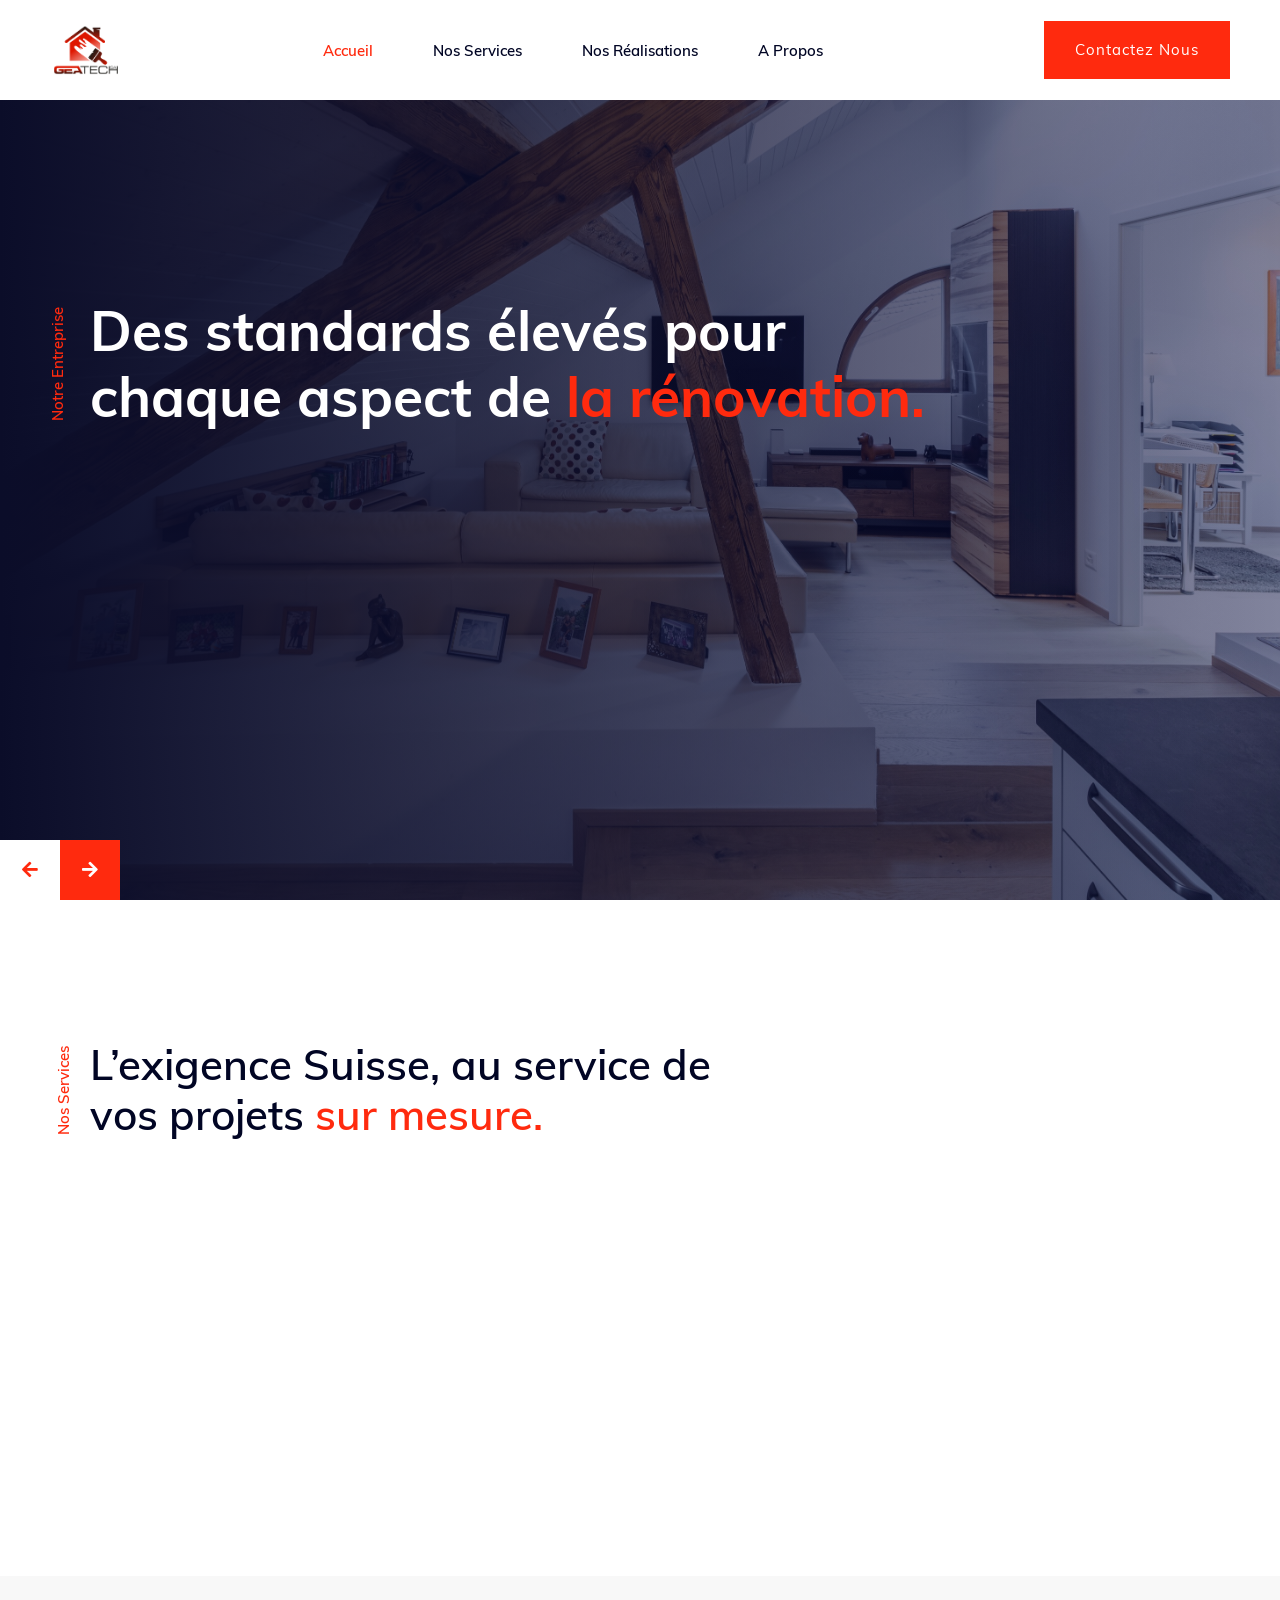
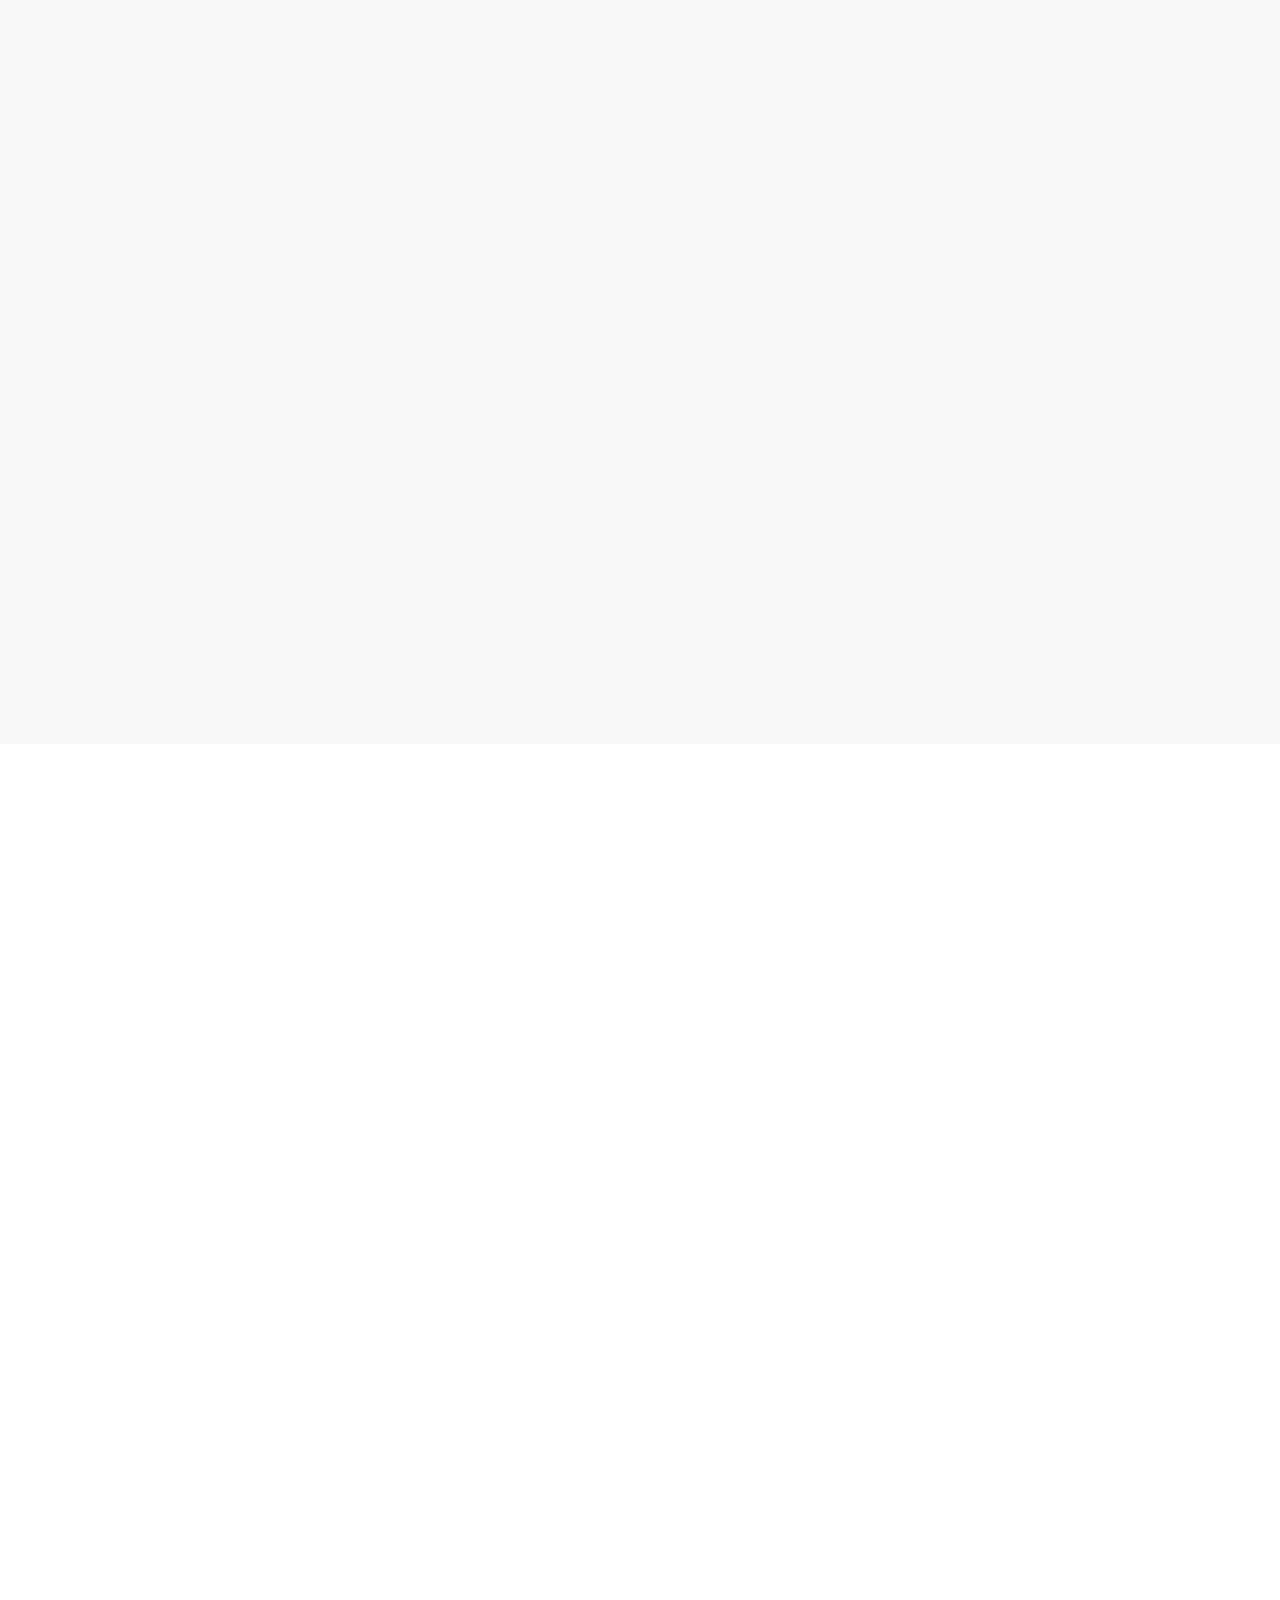
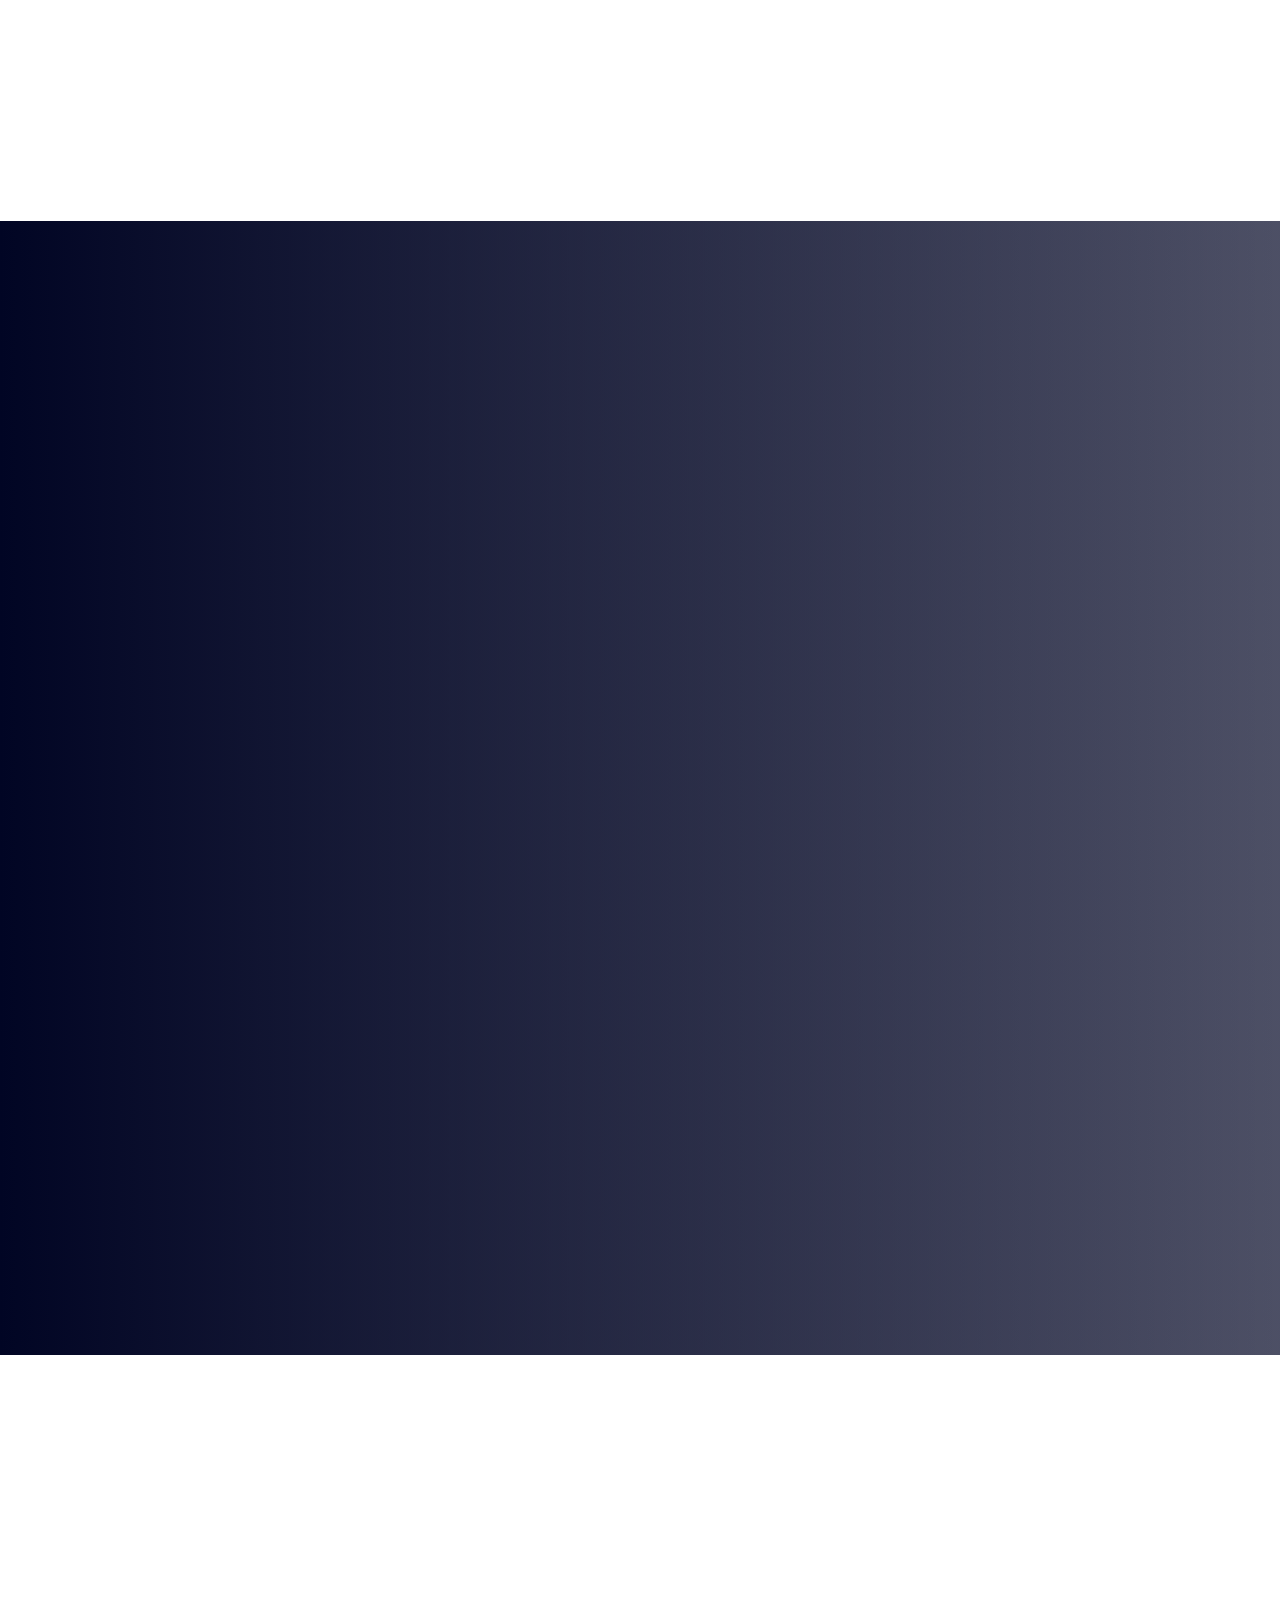
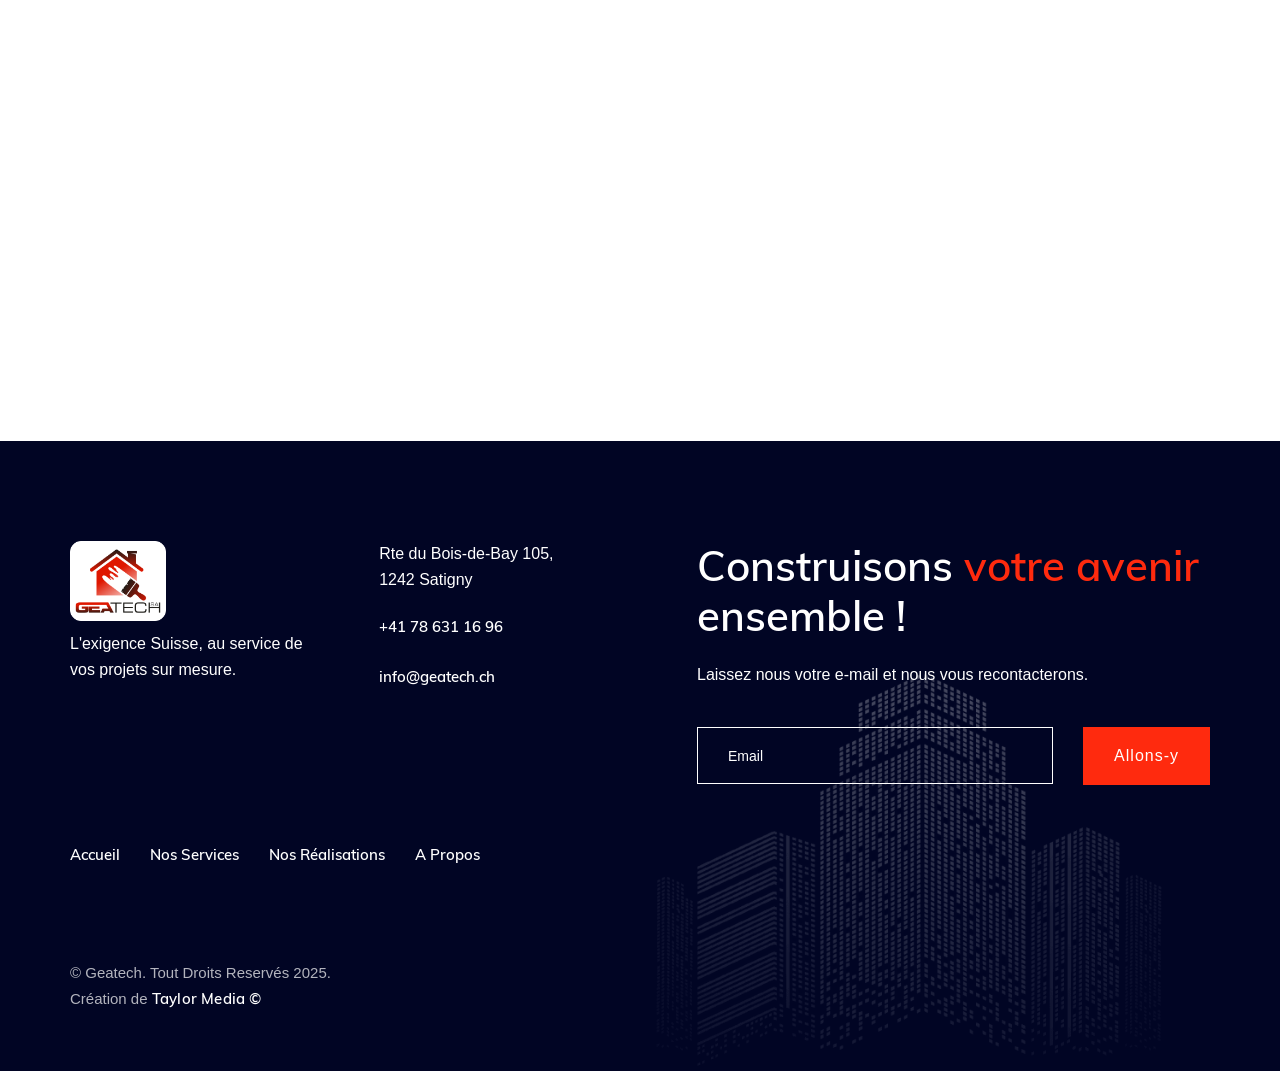
==== commit a6d5b082: "Add Supabase form-capture and private submissions dashboard - Capture all site forms (contact, newsl" ====
--- a/geatech.webflow/index.html
+++ b/geatech.webflow/index.html
@@ -623,6 +623,9 @@
     </div>
   </div>
   <script src="https://d3e54v103j8qbb.cloudfront.net/js/jquery-3.5.1.min.dc5e7f18c8.js?site=67e6977178d63261e75faa05" type="text/javascript" integrity="sha256-9/aliU8dGd2tb6OSsuzixeV4y/faTqgFtohetphbbj0=" crossorigin="anonymous"></script>
+  <script src="https://cdn.jsdelivr.net/npm/@supabase/supabase-js@2"></script>
+  <script src="js/supabase-config.js"></script>
+  <script src="js/supabase-capture.js"></script>
   <script src="js/webflow.js" type="text/javascript"></script>
 </body>
 </html>
